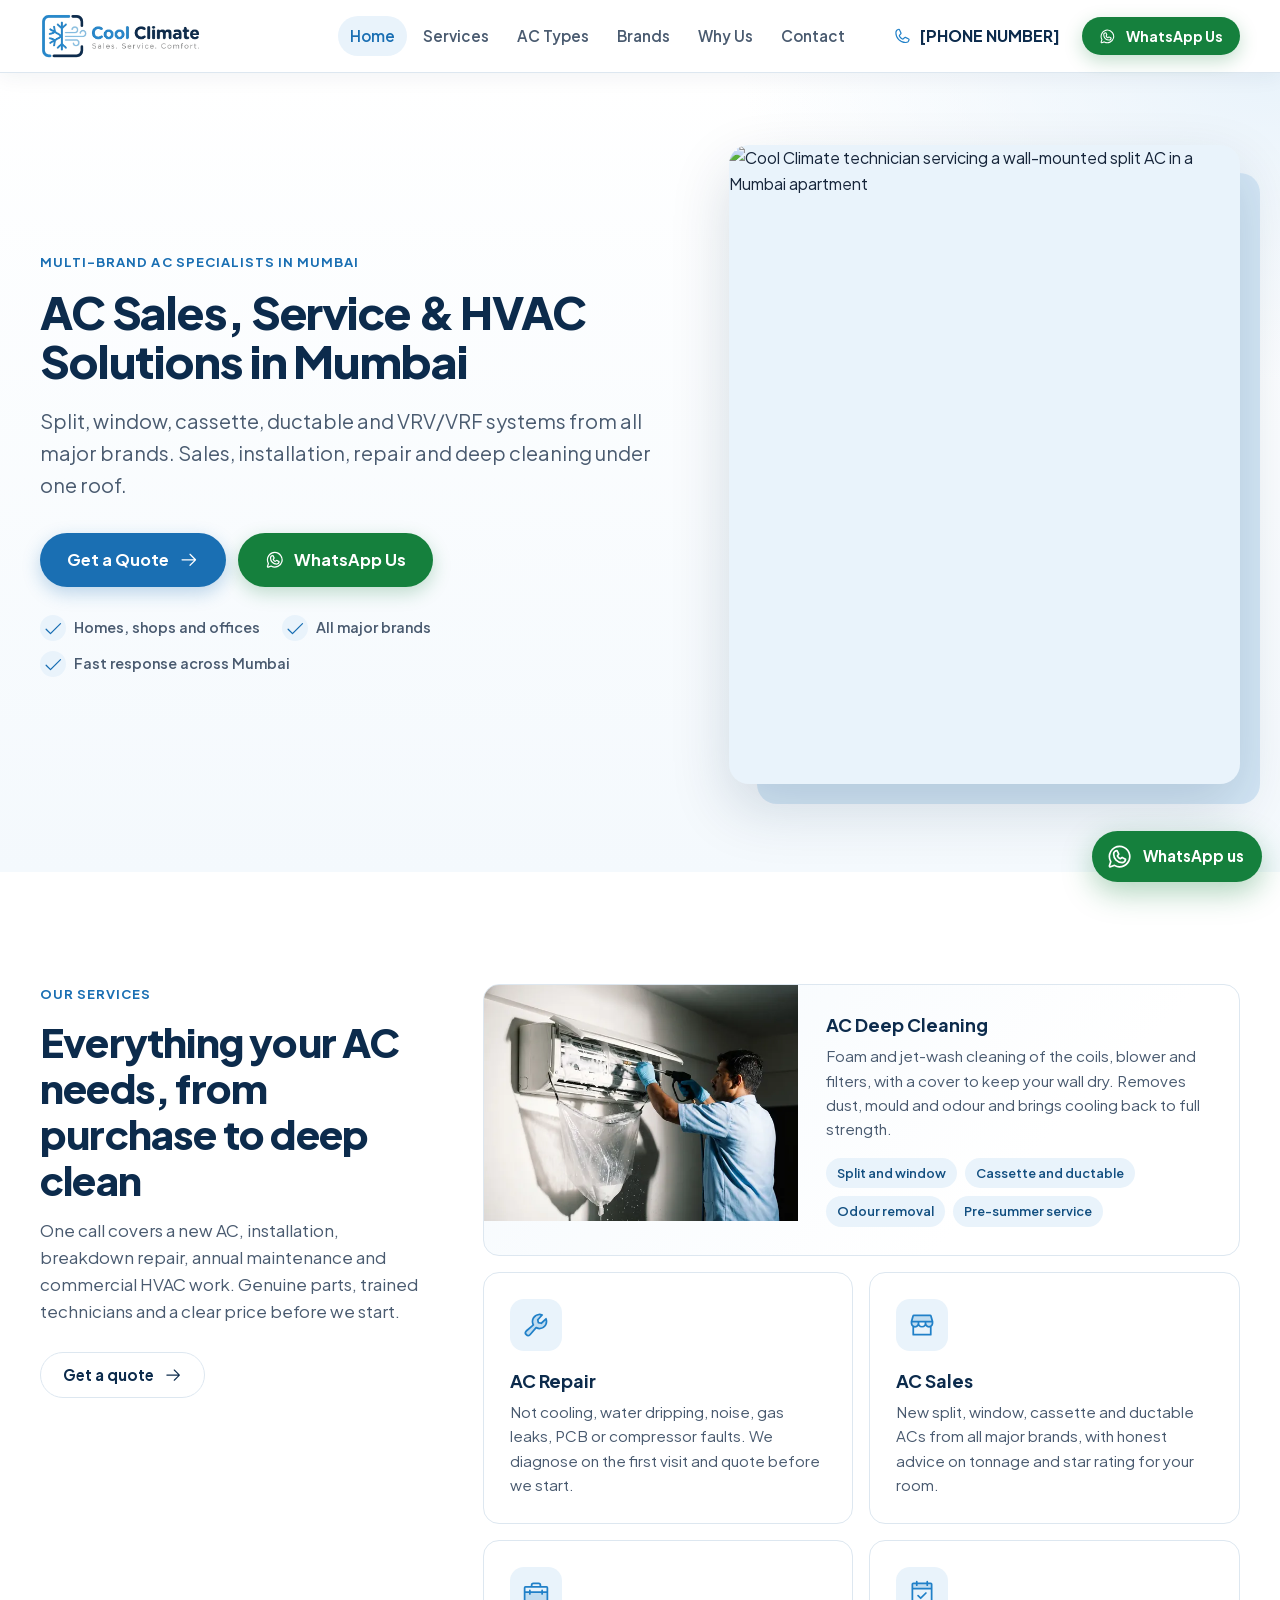
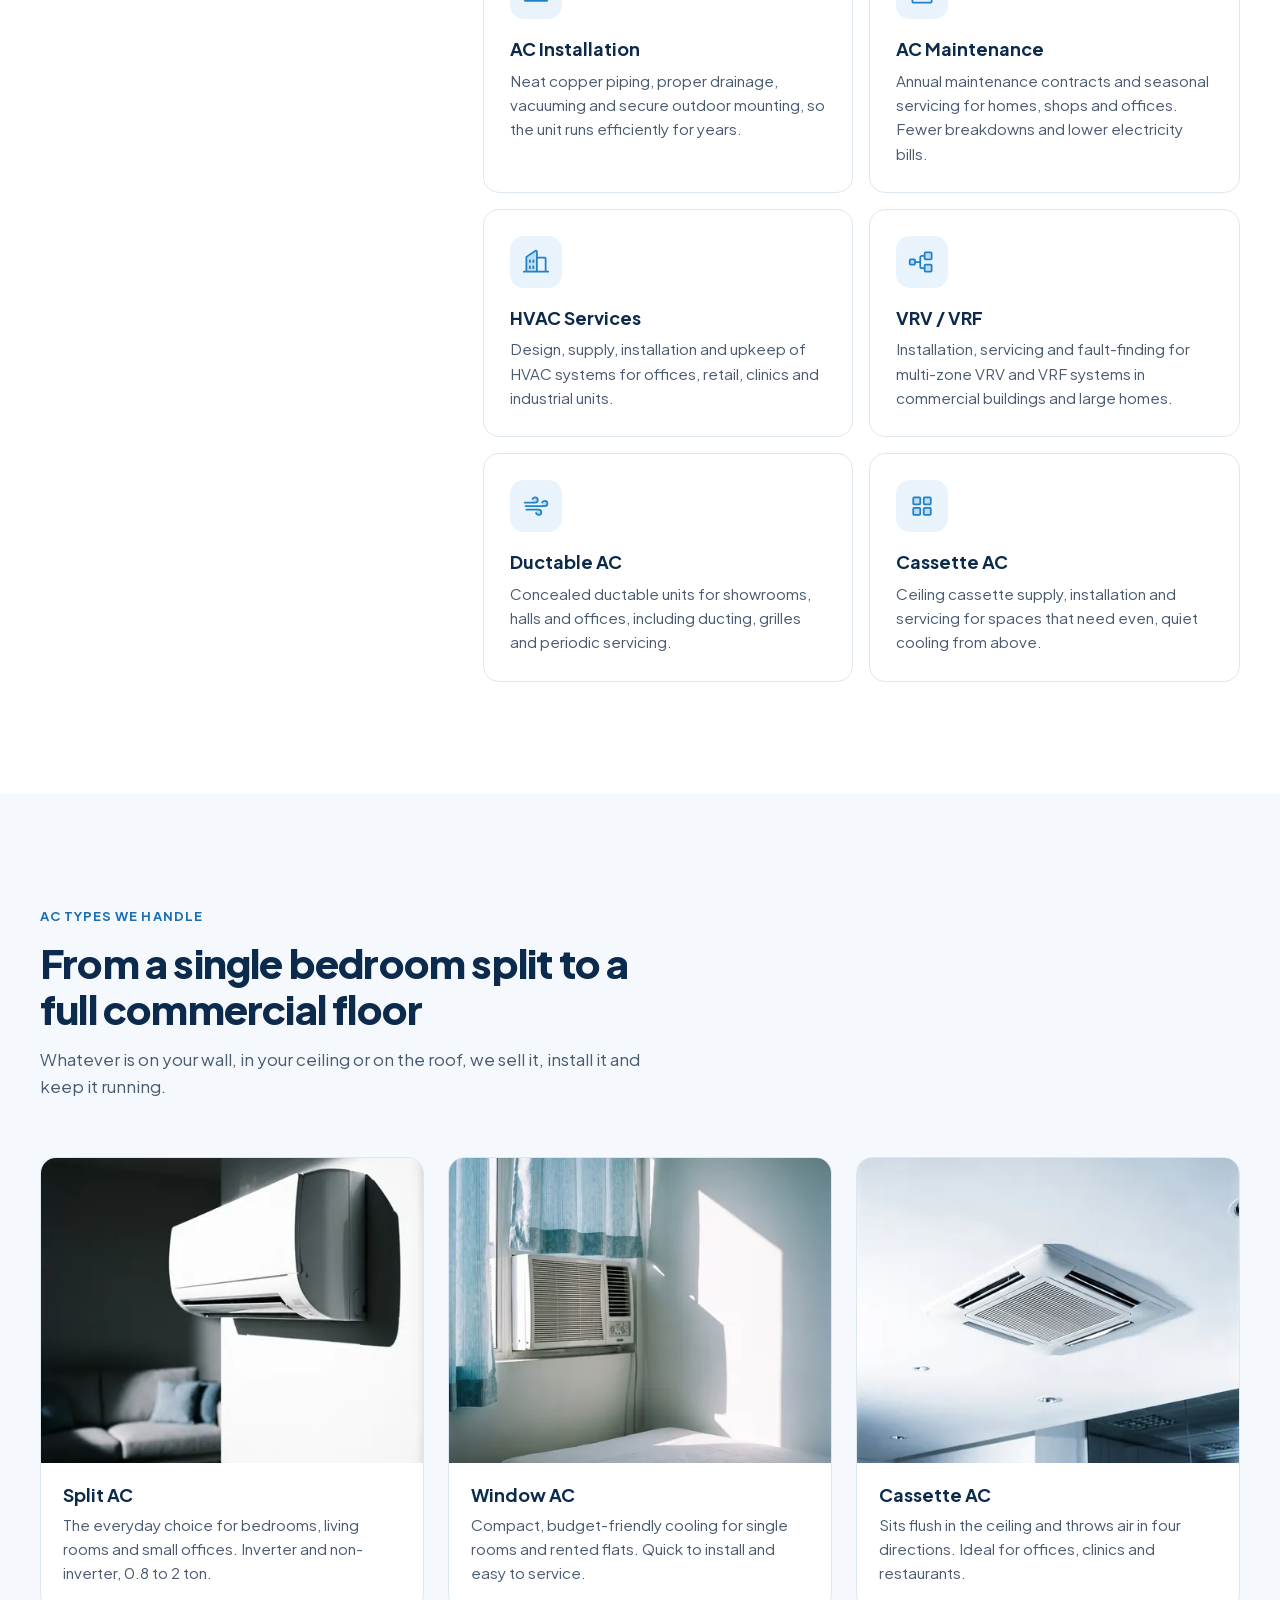
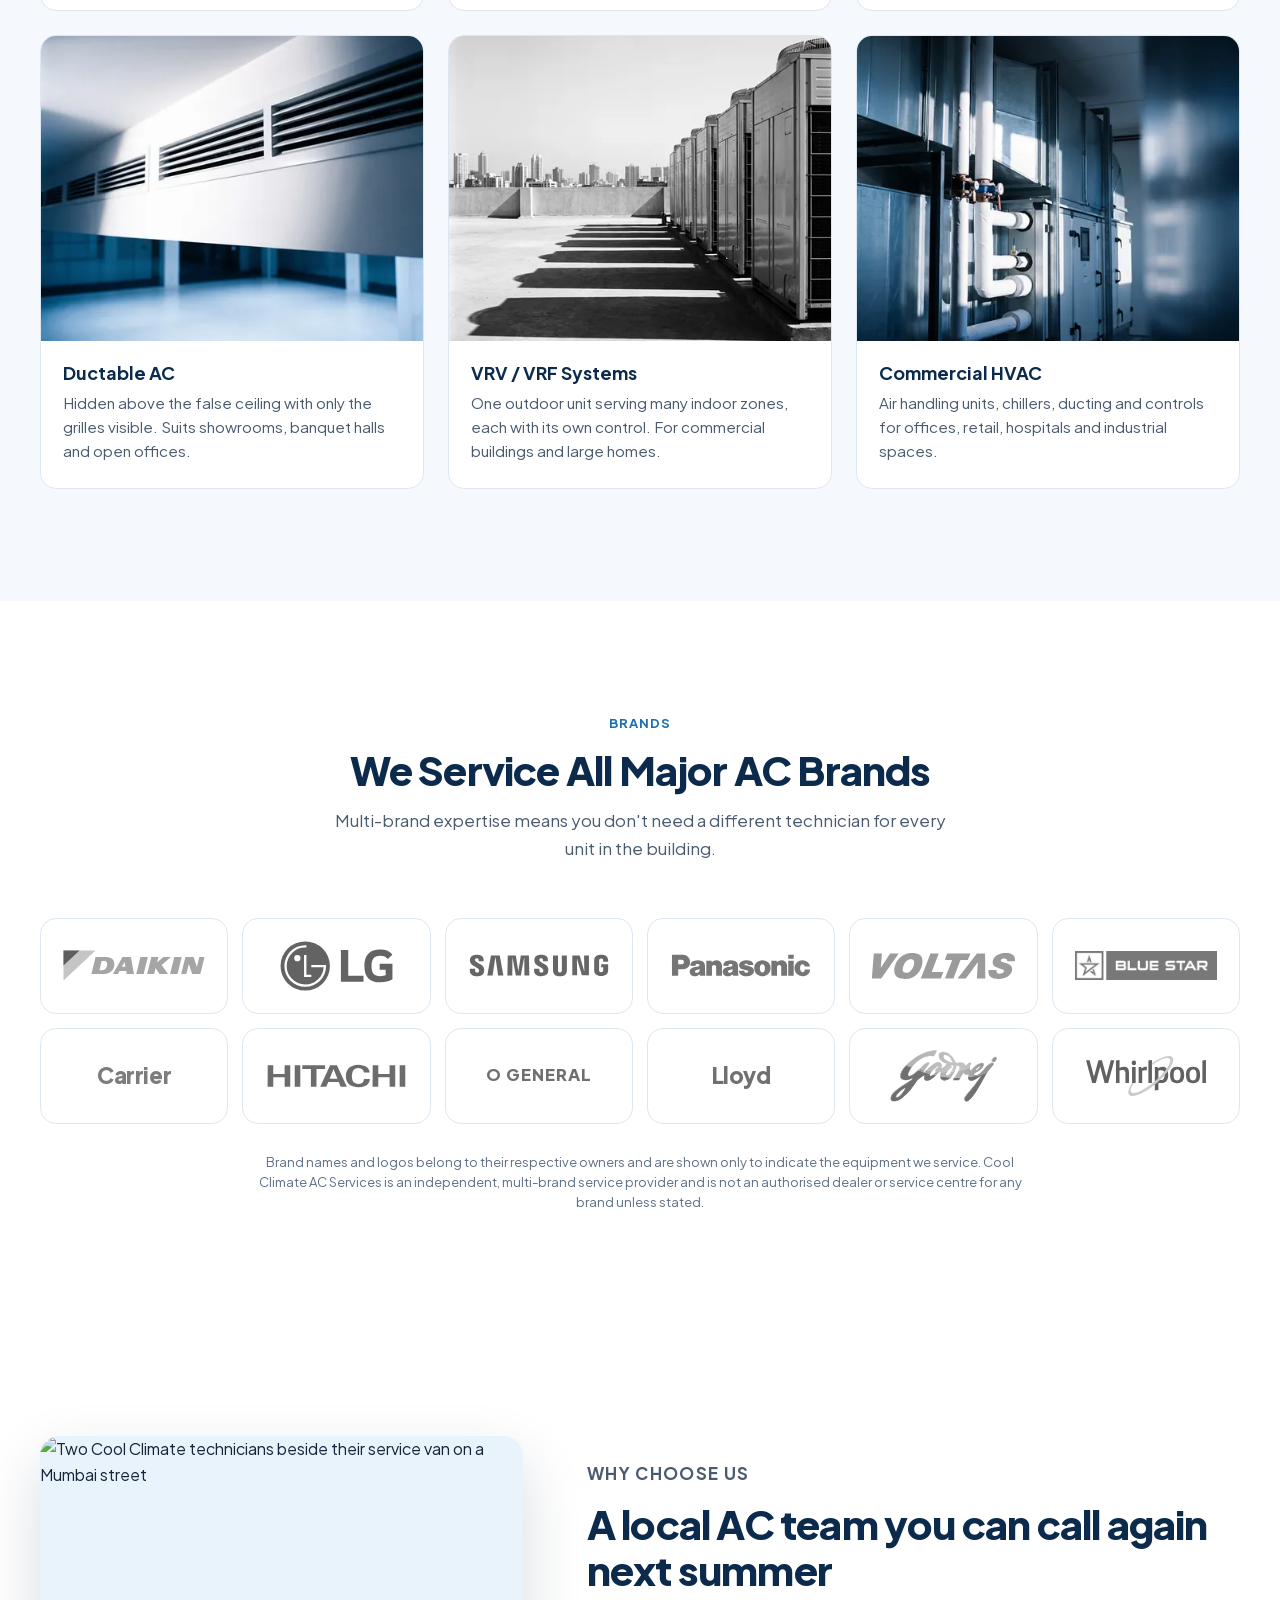
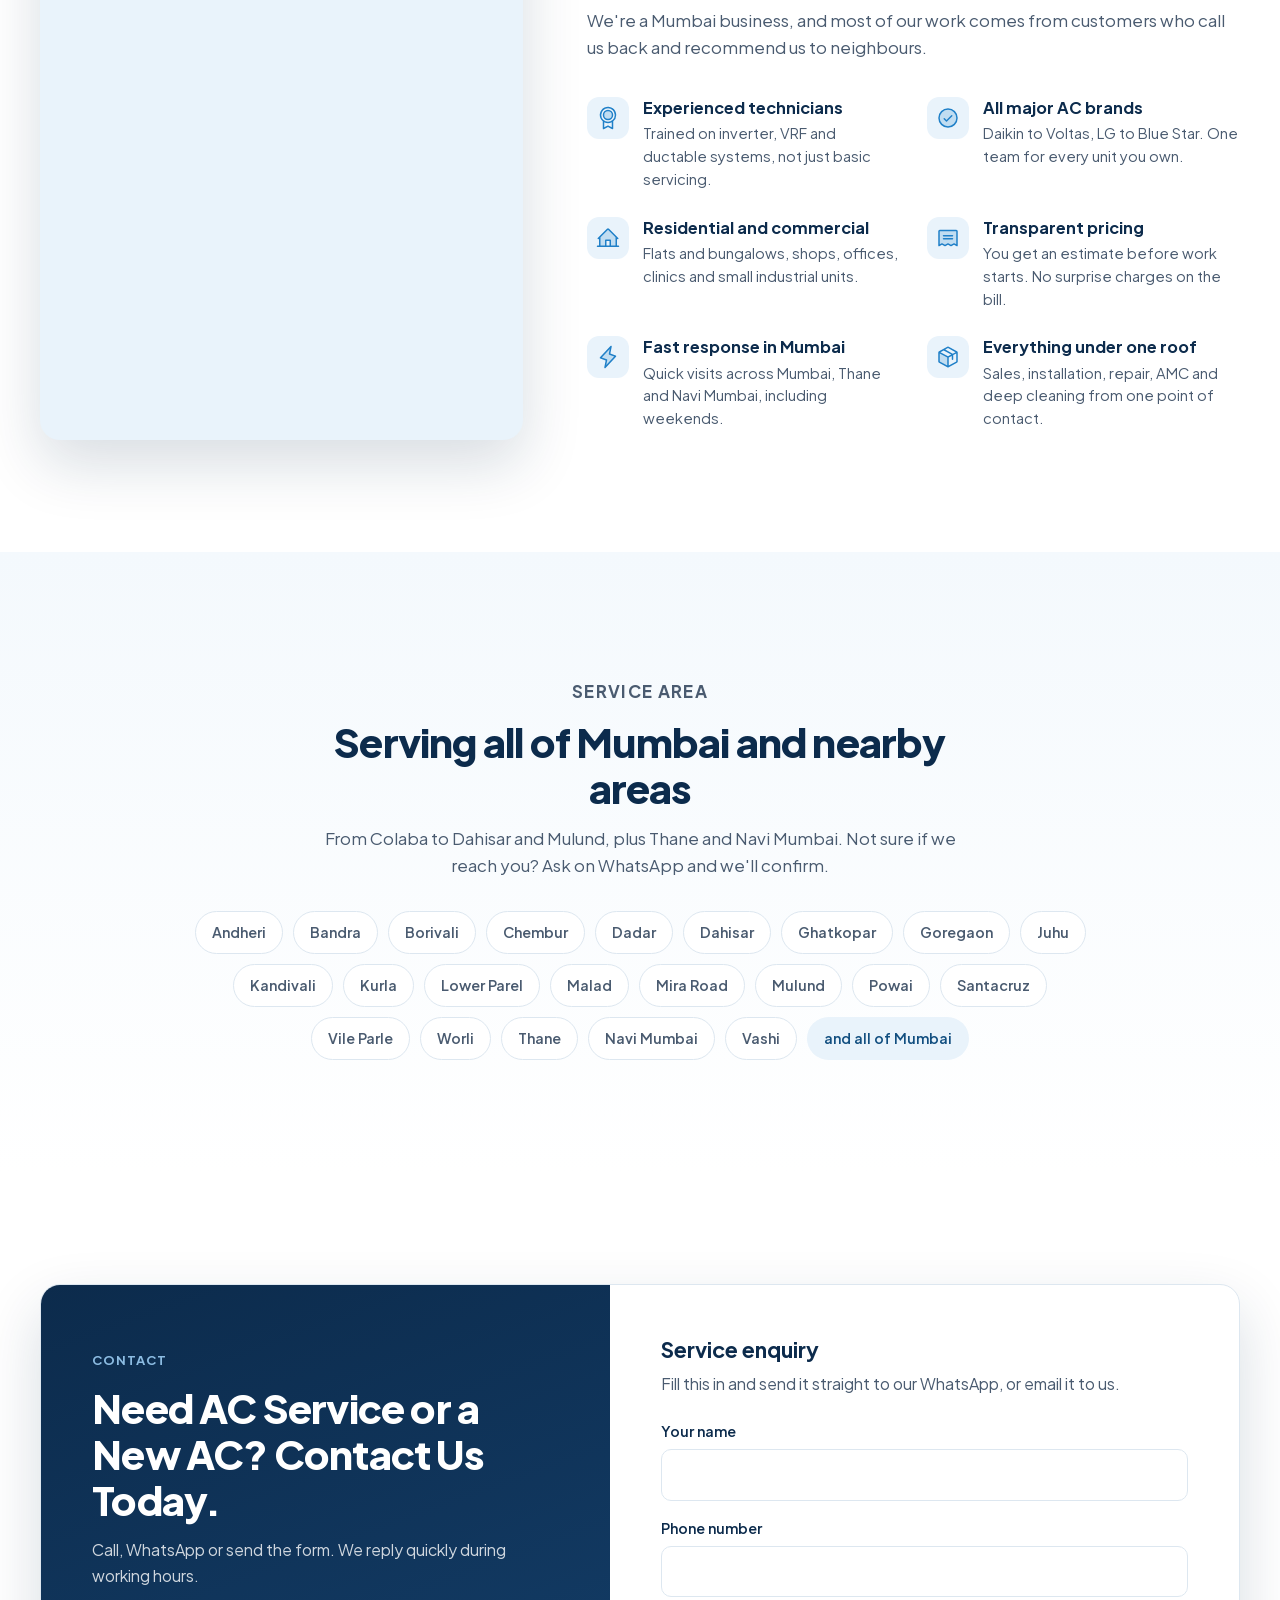
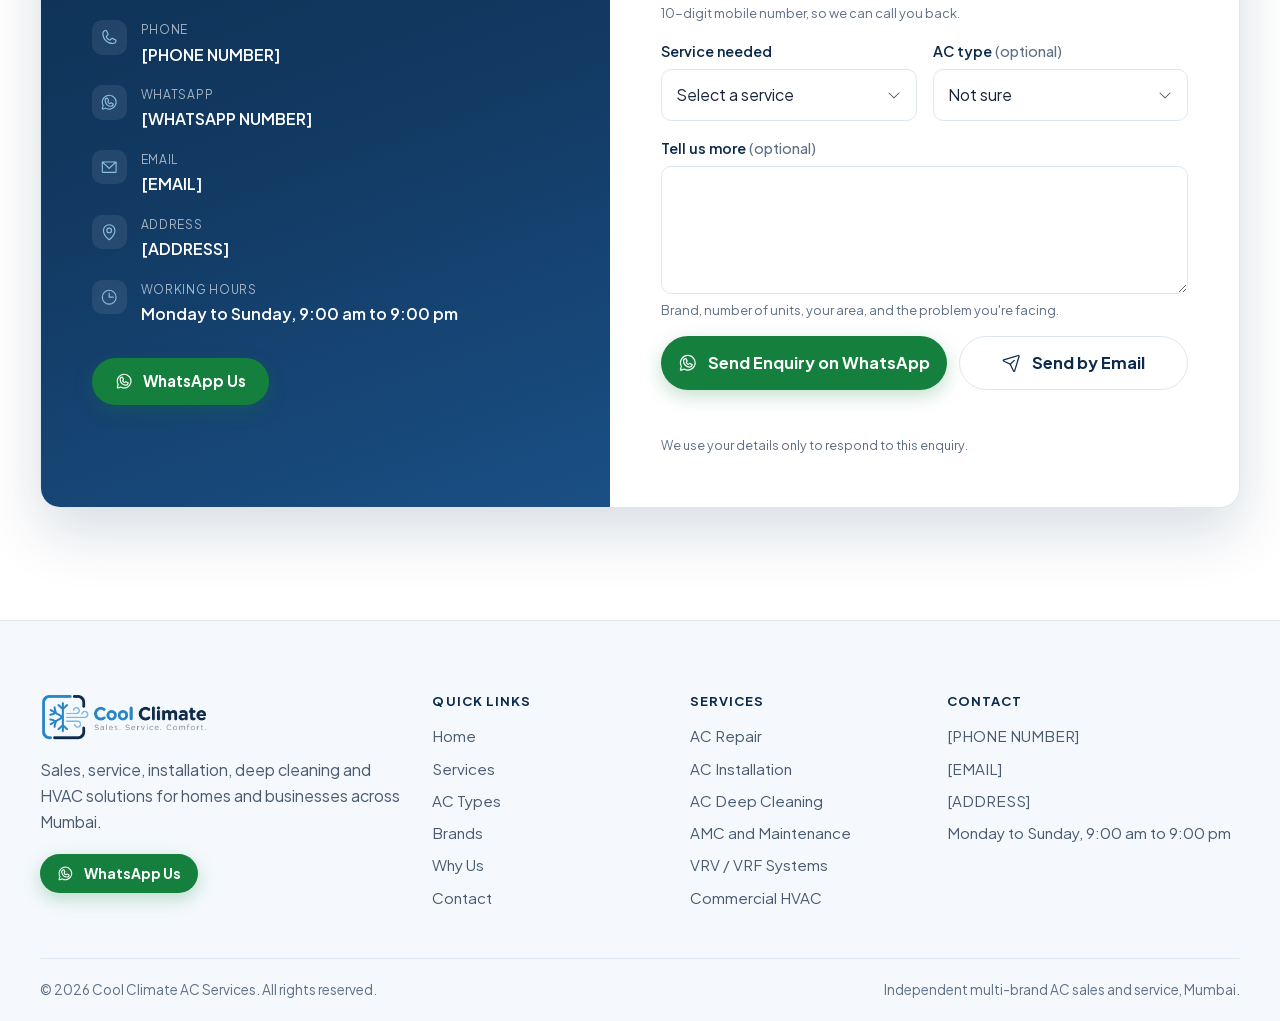
==== index.html @ 0ddce846 "v1" ====
<!DOCTYPE html>
<html lang="en-IN" class="no-js">
<head>
<meta charset="utf-8">
<meta name="viewport" content="width=device-width, initial-scale=1">
<script>document.documentElement.className = document.documentElement.className.replace('no-js', 'js');</script>

<!-- =====================================================================
     EDIT YOUR BUSINESS DETAILS
     1) On the <body> tag below: phone, WhatsApp number, email, address.
        Everything on the page (buttons, links, footer) reads from there.
     2) In this <head>: the website address, page title and description.
     Placeholders to search for:  [PHONE NUMBER]  [WHATSAPP NUMBER]  [EMAIL]  [ADDRESS]  [WEBSITE URL]
     ===================================================================== -->

<title>AC Sales, Service &amp; Repair in Mumbai | Cool Climate AC Services</title>
<meta name="description" content="Cool Climate AC Services: AC sales, installation, repair, maintenance, deep cleaning and HVAC solutions across Mumbai. Split, window, cassette, ductable and VRV/VRF systems, all major brands. WhatsApp us for a quote.">
<link rel="canonical" href="[WEBSITE URL]/">
<meta name="robots" content="index, follow">
<meta name="theme-color" content="#1a6fb3">
<meta name="geo.region" content="IN-MH">
<meta name="geo.placename" content="Mumbai, Maharashtra">

<!-- Social sharing (Open Graph / Twitter) -->
<meta property="og:type" content="website">
<meta property="og:site_name" content="Cool Climate AC Services">
<meta property="og:title" content="AC Sales, Service &amp; HVAC Solutions in Mumbai">
<meta property="og:description" content="Split, window, cassette, ductable and VRV/VRF systems from all major brands. Sales, installation, repair, maintenance and deep cleaning across Mumbai.">
<meta property="og:url" content="[WEBSITE URL]/">
<meta property="og:image" content="[WEBSITE URL]/assets/img/og-image.jpg">
<meta property="og:image:width" content="1200">
<meta property="og:image:height" content="630">
<meta property="og:image:alt" content="Cool Climate AC Services, AC sales, service and HVAC solutions in Mumbai">
<meta property="og:locale" content="en_IN">
<meta name="twitter:card" content="summary_large_image">
<meta name="twitter:title" content="AC Sales, Service &amp; HVAC Solutions in Mumbai">
<meta name="twitter:description" content="All AC types, all major brands. Sales, installation, repair, maintenance and deep cleaning across Mumbai.">
<meta name="twitter:image" content="[WEBSITE URL]/assets/img/og-image.jpg">

<!-- Icons -->
<link rel="icon" href="favicon.ico" sizes="any">
<link rel="icon" href="favicon-32.png" type="image/png" sizes="32x32">
<link rel="apple-touch-icon" href="apple-touch-icon.png">
<link rel="manifest" href="site.webmanifest">

<!-- Performance: self-hosted font and the hero photo load first -->
<link rel="preload" href="assets/fonts/plus-jakarta-sans-latin.woff2" as="font" type="font/woff2" crossorigin>
<link rel="preload" as="image" type="image/webp"
      imagesrcset="assets/img/hero-640.webp 640w, assets/img/hero-960.webp 960w, assets/img/hero-1280.webp 1280w"
      imagesizes="(min-width: 1024px) 38vw, 100vw">
<link rel="stylesheet" href="css/styles.css">

<!-- Local business structured data for Google -->
<script type="application/ld+json">
{
  "@context": "https://schema.org",
  "@type": "HVACBusiness",
  "name": "Cool Climate AC Services",
  "description": "AC sales, installation, repair, maintenance, deep cleaning and HVAC solutions for homes and businesses across Mumbai. All AC types and all major brands.",
  "url": "[WEBSITE URL]/",
  "logo": "[WEBSITE URL]/assets/img/logo.png",
  "image": "[WEBSITE URL]/assets/img/og-image.jpg",
  "telephone": "[PHONE NUMBER]",
  "email": "[EMAIL]",
  "address": {
    "@type": "PostalAddress",
    "streetAddress": "[ADDRESS]",
    "addressLocality": "Mumbai",
    "addressRegion": "Maharashtra",
    "addressCountry": "IN"
  },
  "areaServed": [
    { "@type": "City", "name": "Mumbai" },
    { "@type": "City", "name": "Navi Mumbai" },
    { "@type": "City", "name": "Thane" }
  ],
  "openingHoursSpecification": {
    "@type": "OpeningHoursSpecification",
    "dayOfWeek": ["Monday", "Tuesday", "Wednesday", "Thursday", "Friday", "Saturday", "Sunday"],
    "opens": "09:00",
    "closes": "21:00"
  },
  "priceRange": "₹₹",
  "hasOfferCatalog": {
    "@type": "OfferCatalog",
    "name": "AC services",
    "itemListElement": [
      { "@type": "Offer", "itemOffered": { "@type": "Service", "name": "AC Sales" } },
      { "@type": "Offer", "itemOffered": { "@type": "Service", "name": "AC Repair" } },
      { "@type": "Offer", "itemOffered": { "@type": "Service", "name": "AC Installation" } },
      { "@type": "Offer", "itemOffered": { "@type": "Service", "name": "AC Maintenance and AMC" } },
      { "@type": "Offer", "itemOffered": { "@type": "Service", "name": "AC Deep Cleaning" } },
      { "@type": "Offer", "itemOffered": { "@type": "Service", "name": "HVAC Services" } },
      { "@type": "Offer", "itemOffered": { "@type": "Service", "name": "VRV / VRF Systems" } },
      { "@type": "Offer", "itemOffered": { "@type": "Service", "name": "Ductable AC" } },
      { "@type": "Offer", "itemOffered": { "@type": "Service", "name": "Cassette AC" } }
    ]
  }
}
</script>
</head>

<!-- =====================================================================
     BUSINESS DETAILS: edit the values below.
       data-phone      shown on the page, e.g. "+91 98765 43210"
       data-whatsapp   digits with country code, no plus or spaces, e.g. "919876543210"
       data-email      e.g. "hello@coolclimate.in"
       data-address    e.g. "Shop 4, Sai Krupa CHS, S.V. Road, Andheri West, Mumbai 400058"
       data-wa-message the pre-filled WhatsApp text
     ===================================================================== -->
<body
  data-business="Cool Climate AC Services"
  data-phone="[PHONE NUMBER]"
  data-whatsapp="[WHATSAPP NUMBER]"
  data-email="[EMAIL]"
  data-address="[ADDRESS]"
  data-wa-message="Hello, I would like to enquire about AC sales/service. Please share more details.">

<a class="skip-link" href="#main">Skip to content</a>
<div class="header-sentinel" aria-hidden="true"></div>

<header class="site-header">
  <div class="wrap header-inner">
    <a class="brand" href="#home" aria-label="Cool Climate AC Services, back to top">
      <img class="brand-logo" src="assets/img/logo-sm.png" width="521" height="149" alt="Cool Climate. Sales. Service. Comfort." fetchpriority="high">
    </a>

    <nav class="site-nav" id="site-nav" aria-label="Primary">
      <ul>
        <li><a href="#home">Home</a></li>
        <li><a href="#services">Services</a></li>
        <li><a href="#ac-types">AC Types</a></li>
        <li><a href="#brands">Brands</a></li>
        <li><a href="#why-us">Why Us</a></li>
        <li><a href="#contact">Contact</a></li>
      </ul>
      <div class="nav-mobile-cta">
        <a class="btn btn-outline" href="tel:[PHONE NUMBER]" data-tel><svg class="icon" aria-hidden="true" focusable="false" xmlns="http://www.w3.org/2000/svg" viewBox="0 0 256 256" fill="currentColor"><path d="M222.37,158.46l-47.11-21.11-.13-.06a16,16,0,0,0-15.17,1.4,8.12,8.12,0,0,0-.75.56L134.87,160c-15.42-7.49-31.34-23.29-38.83-38.51l20.78-24.71c.2-.25.39-.5.57-.77a16,16,0,0,0,1.32-15.06l0-.12L97.54,33.64a16,16,0,0,0-16.62-9.52A56.26,56.26,0,0,0,32,80c0,79.4,64.6,144,144,144a56.26,56.26,0,0,0,55.88-48.92A16,16,0,0,0,222.37,158.46ZM176,208A128.14,128.14,0,0,1,48,80,40.2,40.2,0,0,1,82.87,40a.61.61,0,0,0,0,.12l21,47L83.2,111.86a6.13,6.13,0,0,0-.57.77,16,16,0,0,0-1,15.7c9.06,18.53,27.73,37.06,46.46,46.11a16,16,0,0,0,15.75-1.14,8.44,8.44,0,0,0,.74-.56L168.89,152l47,21.05h0s.08,0,.11,0A40.21,40.21,0,0,1,176,208Z"/></svg> Call us</a>
        <a class="btn btn-wa" href="https://wa.me/[WHATSAPP NUMBER]?text=Hello%2C%20I%20would%20like%20to%20enquire%20about%20AC%20sales%2Fservice.%20Please%20share%20more%20details." data-wa><svg class="icon" aria-hidden="true" focusable="false" xmlns="http://www.w3.org/2000/svg" viewBox="0 0 256 256" fill="currentColor"><path d="M187.58,144.84l-32-16a8,8,0,0,0-8,.5l-14.69,9.8a40.55,40.55,0,0,1-16-16l9.8-14.69a8,8,0,0,0,.5-8l-16-32A8,8,0,0,0,104,64a40,40,0,0,0-40,40,88.1,88.1,0,0,0,88,88,40,40,0,0,0,40-40A8,8,0,0,0,187.58,144.84ZM152,176a72.08,72.08,0,0,1-72-72A24,24,0,0,1,99.29,80.46l11.48,23L101,118a8,8,0,0,0-.73,7.51,56.47,56.47,0,0,0,30.15,30.15A8,8,0,0,0,138,155l14.61-9.74,23,11.48A24,24,0,0,1,152,176ZM128,24A104,104,0,0,0,36.18,176.88L24.83,210.93a16,16,0,0,0,20.24,20.24l34.05-11.35A104,104,0,1,0,128,24Zm0,192a87.87,87.87,0,0,1-44.06-11.81,8,8,0,0,0-6.54-.67L40,216,52.47,178.6a8,8,0,0,0-.66-6.54A88,88,0,1,1,128,216Z"/></svg> WhatsApp</a>
      </div>
    </nav>

    <div class="header-actions">
      <a class="header-phone" href="tel:[PHONE NUMBER]" data-tel><svg class="icon" aria-hidden="true" focusable="false" xmlns="http://www.w3.org/2000/svg" viewBox="0 0 256 256" fill="currentColor"><path d="M222.37,158.46l-47.11-21.11-.13-.06a16,16,0,0,0-15.17,1.4,8.12,8.12,0,0,0-.75.56L134.87,160c-15.42-7.49-31.34-23.29-38.83-38.51l20.78-24.71c.2-.25.39-.5.57-.77a16,16,0,0,0,1.32-15.06l0-.12L97.54,33.64a16,16,0,0,0-16.62-9.52A56.26,56.26,0,0,0,32,80c0,79.4,64.6,144,144,144a56.26,56.26,0,0,0,55.88-48.92A16,16,0,0,0,222.37,158.46ZM176,208A128.14,128.14,0,0,1,48,80,40.2,40.2,0,0,1,82.87,40a.61.61,0,0,0,0,.12l21,47L83.2,111.86a6.13,6.13,0,0,0-.57.77,16,16,0,0,0-1,15.7c9.06,18.53,27.73,37.06,46.46,46.11a16,16,0,0,0,15.75-1.14,8.44,8.44,0,0,0,.74-.56L168.89,152l47,21.05h0s.08,0,.11,0A40.21,40.21,0,0,1,176,208Z"/></svg> <span data-bind="phone">[PHONE NUMBER]</span></a>
      <a class="btn btn-wa btn-sm" href="https://wa.me/[WHATSAPP NUMBER]?text=Hello%2C%20I%20would%20like%20to%20enquire%20about%20AC%20sales%2Fservice.%20Please%20share%20more%20details." data-wa><svg class="icon" aria-hidden="true" focusable="false" xmlns="http://www.w3.org/2000/svg" viewBox="0 0 256 256" fill="currentColor"><path d="M187.58,144.84l-32-16a8,8,0,0,0-8,.5l-14.69,9.8a40.55,40.55,0,0,1-16-16l9.8-14.69a8,8,0,0,0,.5-8l-16-32A8,8,0,0,0,104,64a40,40,0,0,0-40,40,88.1,88.1,0,0,0,88,88,40,40,0,0,0,40-40A8,8,0,0,0,187.58,144.84ZM152,176a72.08,72.08,0,0,1-72-72A24,24,0,0,1,99.29,80.46l11.48,23L101,118a8,8,0,0,0-.73,7.51,56.47,56.47,0,0,0,30.15,30.15A8,8,0,0,0,138,155l14.61-9.74,23,11.48A24,24,0,0,1,152,176ZM128,24A104,104,0,0,0,36.18,176.88L24.83,210.93a16,16,0,0,0,20.24,20.24l34.05-11.35A104,104,0,1,0,128,24Zm0,192a87.87,87.87,0,0,1-44.06-11.81,8,8,0,0,0-6.54-.67L40,216,52.47,178.6a8,8,0,0,0-.66-6.54A88,88,0,1,1,128,216Z"/></svg> <span class="label">WhatsApp Us</span></a>
      <button class="nav-toggle" type="button" aria-expanded="false" aria-controls="site-nav" aria-label="Open menu"><svg class="icon icon-list" aria-hidden="true" focusable="false" xmlns="http://www.w3.org/2000/svg" viewBox="0 0 256 256" fill="currentColor"><path d="M224,128a8,8,0,0,1-8,8H40a8,8,0,0,1,0-16H216A8,8,0,0,1,224,128ZM40,72H216a8,8,0,0,0,0-16H40a8,8,0,0,0,0,16ZM216,184H40a8,8,0,0,0,0,16H216a8,8,0,0,0,0-16Z"/></svg><svg class="icon icon-x" aria-hidden="true" focusable="false" xmlns="http://www.w3.org/2000/svg" viewBox="0 0 256 256" fill="currentColor"><path d="M205.66,194.34a8,8,0,0,1-11.32,11.32L128,139.31,61.66,205.66a8,8,0,0,1-11.32-11.32L116.69,128,50.34,61.66A8,8,0,0,1,61.66,50.34L128,116.69l66.34-66.35a8,8,0,0,1,11.32,11.32L139.31,128Z"/></svg></button>
    </div>
  </div>
</header>

<main id="main">

  <!-- ================= HERO ================= -->
  <section class="hero" id="home" aria-labelledby="hero-title">
    <div class="wrap hero-grid">
      <div class="hero-copy">
        <p class="eyebrow">Multi-brand AC specialists in Mumbai</p>
        <h1 id="hero-title">AC Sales, Service &amp; HVAC Solutions in Mumbai</h1>
        <p class="lead">Split, window, cassette, ductable and VRV/VRF systems from all major brands. Sales, installation, repair and deep cleaning under one roof.</p>
        <div class="hero-actions">
          <a class="btn btn-primary btn-lg" href="#contact">Get a Quote <svg class="icon" aria-hidden="true" focusable="false" xmlns="http://www.w3.org/2000/svg" viewBox="0 0 256 256" fill="currentColor"><path d="M221.66,133.66l-72,72a8,8,0,0,1-11.32-11.32L196.69,136H40a8,8,0,0,1,0-16H196.69L138.34,61.66a8,8,0,0,1,11.32-11.32l72,72A8,8,0,0,1,221.66,133.66Z"/></svg></a>
          <a class="btn btn-wa btn-lg" href="https://wa.me/[WHATSAPP NUMBER]?text=Hello%2C%20I%20would%20like%20to%20enquire%20about%20AC%20sales%2Fservice.%20Please%20share%20more%20details." data-wa><svg class="icon" aria-hidden="true" focusable="false" xmlns="http://www.w3.org/2000/svg" viewBox="0 0 256 256" fill="currentColor"><path d="M187.58,144.84l-32-16a8,8,0,0,0-8,.5l-14.69,9.8a40.55,40.55,0,0,1-16-16l9.8-14.69a8,8,0,0,0,.5-8l-16-32A8,8,0,0,0,104,64a40,40,0,0,0-40,40,88.1,88.1,0,0,0,88,88,40,40,0,0,0,40-40A8,8,0,0,0,187.58,144.84ZM152,176a72.08,72.08,0,0,1-72-72A24,24,0,0,1,99.29,80.46l11.48,23L101,118a8,8,0,0,0-.73,7.51,56.47,56.47,0,0,0,30.15,30.15A8,8,0,0,0,138,155l14.61-9.74,23,11.48A24,24,0,0,1,152,176ZM128,24A104,104,0,0,0,36.18,176.88L24.83,210.93a16,16,0,0,0,20.24,20.24l34.05-11.35A104,104,0,1,0,128,24Zm0,192a87.87,87.87,0,0,1-44.06-11.81,8,8,0,0,0-6.54-.67L40,216,52.47,178.6a8,8,0,0,0-.66-6.54A88,88,0,1,1,128,216Z"/></svg> WhatsApp Us</a>
        </div>
        <ul class="hero-points" aria-label="Highlights">
          <li><svg class="icon" aria-hidden="true" focusable="false" xmlns="http://www.w3.org/2000/svg" viewBox="0 0 256 256" fill="currentColor"><path d="M229.66,77.66l-128,128a8,8,0,0,1-11.32,0l-56-56a8,8,0,0,1,11.32-11.32L96,188.69,218.34,66.34a8,8,0,0,1,11.32,11.32Z"/></svg> Homes, shops and offices</li>
          <li><svg class="icon" aria-hidden="true" focusable="false" xmlns="http://www.w3.org/2000/svg" viewBox="0 0 256 256" fill="currentColor"><path d="M229.66,77.66l-128,128a8,8,0,0,1-11.32,0l-56-56a8,8,0,0,1,11.32-11.32L96,188.69,218.34,66.34a8,8,0,0,1,11.32,11.32Z"/></svg> All major brands</li>
          <li><svg class="icon" aria-hidden="true" focusable="false" xmlns="http://www.w3.org/2000/svg" viewBox="0 0 256 256" fill="currentColor"><path d="M229.66,77.66l-128,128a8,8,0,0,1-11.32,0l-56-56a8,8,0,0,1,11.32-11.32L96,188.69,218.34,66.34a8,8,0,0,1,11.32,11.32Z"/></svg> Fast response across Mumbai</li>
        </ul>
      </div>
      <div class="hero-media">
        <picture>
          <source type="image/webp" srcset="assets/img/hero-640.webp 640w, assets/img/hero-960.webp 960w, assets/img/hero-1280.webp 1280w" sizes="(min-width: 1024px) 38vw, 100vw">
          <img src="assets/img/hero-960.jpg" srcset="assets/img/hero-640.jpg 640w, assets/img/hero-960.jpg 960w, assets/img/hero-1280.jpg 1280w" sizes="(min-width: 1024px) 38vw, 100vw" width="960" height="1192" alt="Cool Climate technician servicing a wall-mounted split AC in a Mumbai apartment" fetchpriority="high" decoding="async">
        </picture>
      </div>
    </div>
  </section>

  <!-- ================= SERVICES ================= -->
  <section class="section services" id="services" aria-labelledby="services-title">
    <div class="wrap services-layout">
      <div class="section-intro sticky reveal">
        <p class="eyebrow">Our services</p>
        <h2 id="services-title">Everything your AC needs, from purchase to deep clean</h2>
        <p>One call covers a new AC, installation, breakdown repair, annual maintenance and commercial HVAC work. Genuine parts, trained technicians and a clear price before we start.</p>
        <a class="btn btn-outline" href="#contact">Get a quote <svg class="icon" aria-hidden="true" focusable="false" xmlns="http://www.w3.org/2000/svg" viewBox="0 0 256 256" fill="currentColor"><path d="M221.66,133.66l-72,72a8,8,0,0,1-11.32-11.32L196.69,136H40a8,8,0,0,1,0-16H196.69L138.34,61.66a8,8,0,0,1,11.32-11.32l72,72A8,8,0,0,1,221.66,133.66Z"/></svg></a>
      </div>

      <div class="service-grid reveal-stagger">
        <article class="service-card featured">
          <div class="featured-media">
            <picture>
              <source type="image/webp" srcset="assets/img/deep-cleaning-800.webp 800w, assets/img/deep-cleaning-1280.webp 1280w" sizes="(min-width: 1024px) 330px, (min-width: 640px) 45vw, 100vw">
              <img src="assets/img/deep-cleaning-800.jpg" srcset="assets/img/deep-cleaning-800.jpg 800w, assets/img/deep-cleaning-1280.jpg 1280w" sizes="(min-width: 1024px) 330px, (min-width: 640px) 45vw, 100vw" width="800" height="447" alt="Technician deep cleaning a split AC indoor unit with a jet wash and protective cover" loading="lazy" decoding="async">
            </picture>
          </div>
          <div class="featured-body">
            <h3>AC Deep Cleaning</h3>
            <p>Foam and jet-wash cleaning of the coils, blower and filters, with a cover to keep your wall dry. Removes dust, mould and odour and brings cooling back to full strength.</p>
            <ul class="tag-row" aria-label="Deep cleaning covers">
              <li>Split and window</li>
              <li>Cassette and ductable</li>
              <li>Odour removal</li>
              <li>Pre-summer service</li>
            </ul>
          </div>
        </article>

        <article class="service-card">
          <span class="service-icon"><svg class="icon" aria-hidden="true" focusable="false" xmlns="http://www.w3.org/2000/svg" viewBox="0 0 256 256" fill="currentColor"><path d="M224,96a64,64,0,0,1-94.94,56L73,217A24,24,0,0,1,39,183L104,126.94a64,64,0,0,1,80-90.29L144,80l5.66,26.34L176,112l43.35-40A63.8,63.8,0,0,1,224,96Z" opacity="0.2"/><path d="M226.76,69a8,8,0,0,0-12.84-2.88l-40.3,37.19-17.23-3.7-3.7-17.23,37.19-40.3A8,8,0,0,0,187,29.24,72,72,0,0,0,88,96,72.34,72.34,0,0,0,94,124.94L33.79,177c-.15.12-.29.26-.43.39a32,32,0,0,0,45.26,45.26c.13-.13.27-.28.39-.42L131.06,162A72,72,0,0,0,232,96,71.56,71.56,0,0,0,226.76,69ZM160,152a56.14,56.14,0,0,1-27.07-7,8,8,0,0,0-9.92,1.77L67.11,211.51a16,16,0,0,1-22.62-22.62L109.18,133a8,8,0,0,0,1.77-9.93,56,56,0,0,1,58.36-82.31l-31.2,33.81a8,8,0,0,0-1.94,7.1L141.83,108a8,8,0,0,0,6.14,6.14l26.35,5.66a8,8,0,0,0,7.1-1.94l33.81-31.2A56.06,56.06,0,0,1,160,152Z"/></svg></span>
          <h3>AC Repair</h3>
          <p>Not cooling, water dripping, noise, gas leaks, PCB or compressor faults. We diagnose on the first visit and quote before we start.</p>
        </article>

        <article class="service-card">
          <span class="service-icon"><svg class="icon" aria-hidden="true" focusable="false" xmlns="http://www.w3.org/2000/svg" viewBox="0 0 256 256" fill="currentColor"><path d="M224,96v16a32,32,0,0,1-64,0V96H96v16a32,32,0,0,1-64,0V96L46.34,45.8A8,8,0,0,1,54,40H202a8,8,0,0,1,7.69,5.8Z" opacity="0.2"/><path d="M231.69,93.81,217.35,43.6A16.07,16.07,0,0,0,202,32H54A16.07,16.07,0,0,0,38.65,43.6L24.31,93.81A7.94,7.94,0,0,0,24,96v16a40,40,0,0,0,16,32v72a8,8,0,0,0,8,8H208a8,8,0,0,0,8-8V144a40,40,0,0,0,16-32V96A7.94,7.94,0,0,0,231.69,93.81ZM54,48H202l11.42,40H42.61Zm98,56v8a24,24,0,0,1-48,0v-8ZM51.06,132.2A24,24,0,0,1,40,112v-8H88v8a24,24,0,0,1-35.12,21.26A7.88,7.88,0,0,0,51.06,132.2ZM200,208H56V151.2a40.57,40.57,0,0,0,8,.8,40,40,0,0,0,32-16,40,40,0,0,0,64,0,40,40,0,0,0,32,16,40.57,40.57,0,0,0,8-.8Zm16-96a24,24,0,0,1-11.07,20.2,8.08,8.08,0,0,0-1.8,1.05A24,24,0,0,1,168,112v-8h48Z"/></svg></span>
          <h3>AC Sales</h3>
          <p>New split, window, cassette and ductable ACs from all major brands, with honest advice on tonnage and star rating for your room.</p>
        </article>

        <article class="service-card">
          <span class="service-icon"><svg class="icon" aria-hidden="true" focusable="false" xmlns="http://www.w3.org/2000/svg" viewBox="0 0 256 256" fill="currentColor"><path d="M232,120v72a8,8,0,0,1-8,8H32a8,8,0,0,1-8-8V120Z" opacity="0.2"/><path d="M224,64H176V56a24,24,0,0,0-24-24H104A24,24,0,0,0,80,56v8H32A16,16,0,0,0,16,80V192a16,16,0,0,0,16,16H224a16,16,0,0,0,16-16V80A16,16,0,0,0,224,64ZM96,56a8,8,0,0,1,8-8h48a8,8,0,0,1,8,8v8H96ZM32,80H224v32H192v-8a8,8,0,0,0-16,0v8H80v-8a8,8,0,0,0-16,0v8H32ZM224,192H32V128H64v8a8,8,0,0,0,16,0v-8h96v8a8,8,0,0,0,16,0v-8h32v64Z"/></svg></span>
          <h3>AC Installation</h3>
          <p>Neat copper piping, proper drainage, vacuuming and secure outdoor mounting, so the unit runs efficiently for years.</p>
        </article>

        <article class="service-card">
          <span class="service-icon"><svg class="icon" aria-hidden="true" focusable="false" xmlns="http://www.w3.org/2000/svg" viewBox="0 0 256 256" fill="currentColor"><path d="M216,48V88H40V48a8,8,0,0,1,8-8H208A8,8,0,0,1,216,48Z" opacity="0.2"/><path d="M208,32H184V24a8,8,0,0,0-16,0v8H88V24a8,8,0,0,0-16,0v8H48A16,16,0,0,0,32,48V208a16,16,0,0,0,16,16H208a16,16,0,0,0,16-16V48A16,16,0,0,0,208,32ZM72,48v8a8,8,0,0,0,16,0V48h80v8a8,8,0,0,0,16,0V48h24V80H48V48ZM208,208H48V96H208V208Zm-38.34-85.66a8,8,0,0,1,0,11.32l-48,48a8,8,0,0,1-11.32,0l-24-24a8,8,0,0,1,11.32-11.32L116,164.69l42.34-42.35A8,8,0,0,1,169.66,122.34Z"/></svg></span>
          <h3>AC Maintenance</h3>
          <p>Annual maintenance contracts and seasonal servicing for homes, shops and offices. Fewer breakdowns and lower electricity bills.</p>
        </article>

        <article class="service-card">
          <span class="service-icon"><svg class="icon" aria-hidden="true" focusable="false" xmlns="http://www.w3.org/2000/svg" viewBox="0 0 256 256" fill="currentColor"><path d="M136,32V216H40V85.35a8,8,0,0,1,3.56-6.66l80-53.33A8,8,0,0,1,136,32Z" opacity="0.2"/><path d="M240,208H224V96a16,16,0,0,0-16-16H144V32a16,16,0,0,0-24.88-13.32L39.12,72A16,16,0,0,0,32,85.34V208H16a8,8,0,0,0,0,16H240a8,8,0,0,0,0-16ZM208,96V208H144V96ZM48,85.34,128,32V208H48ZM112,112v16a8,8,0,0,1-16,0V112a8,8,0,1,1,16,0Zm-32,0v16a8,8,0,0,1-16,0V112a8,8,0,1,1,16,0Zm0,56v16a8,8,0,0,1-16,0V168a8,8,0,0,1,16,0Zm32,0v16a8,8,0,0,1-16,0V168a8,8,0,0,1,16,0Z"/></svg></span>
          <h3>HVAC Services</h3>
          <p>Design, supply, installation and upkeep of HVAC systems for offices, retail, clinics and industrial units.</p>
        </article>

        <article class="service-card">
          <span class="service-icon"><svg class="icon" aria-hidden="true" focusable="false" xmlns="http://www.w3.org/2000/svg" viewBox="0 0 256 256" fill="currentColor"><path d="M64,112v32a8,8,0,0,1-8,8H24a8,8,0,0,1-8-8V112a8,8,0,0,1,8-8H56A8,8,0,0,1,64,112ZM208,40H160a8,8,0,0,0-8,8V96a8,8,0,0,0,8,8h48a8,8,0,0,0,8-8V48A8,8,0,0,0,208,40Zm0,112H160a8,8,0,0,0-8,8v48a8,8,0,0,0,8,8h48a8,8,0,0,0,8-8V160A8,8,0,0,0,208,152Z" opacity="0.2"/><path d="M160,112h48a16,16,0,0,0,16-16V48a16,16,0,0,0-16-16H160a16,16,0,0,0-16,16V64H128a24,24,0,0,0-24,24v32H72v-8A16,16,0,0,0,56,96H24A16,16,0,0,0,8,112v32a16,16,0,0,0,16,16H56a16,16,0,0,0,16-16v-8h32v32a24,24,0,0,0,24,24h16v16a16,16,0,0,0,16,16h48a16,16,0,0,0,16-16V160a16,16,0,0,0-16-16H160a16,16,0,0,0-16,16v16H128a8,8,0,0,1-8-8V88a8,8,0,0,1,8-8h16V96A16,16,0,0,0,160,112ZM56,144H24V112H56v32Zm104,16h48v48H160Zm0-112h48V96H160Z"/></svg></span>
          <h3>VRV / VRF</h3>
          <p>Installation, servicing and fault-finding for multi-zone VRV and VRF systems in commercial buildings and large homes.</p>
        </article>

        <article class="service-card">
          <span class="service-icon"><svg class="icon" aria-hidden="true" focusable="false" xmlns="http://www.w3.org/2000/svg" viewBox="0 0 256 256" fill="currentColor"><path d="M120,96a24,24,0,1,1,24-24A24,24,0,0,1,120,96Zm88-16a24,24,0,1,0,24,24A24,24,0,0,0,208,80Zm-56,80a24,24,0,1,0,24,24A24,24,0,0,0,152,160Z" opacity="0.2"/><path d="M184,184a32,32,0,0,1-32,32c-13.7,0-26.95-8.93-31.5-21.22a8,8,0,0,1,15-5.56C137.74,195.27,145,200,152,200a16,16,0,0,0,0-32H40a8,8,0,0,1,0-16H152A32,32,0,0,1,184,184Zm-64-80a32,32,0,0,0,0-64c-13.7,0-26.95,8.93-31.5,21.22a8,8,0,0,0,15,5.56C105.74,60.73,113,56,120,56a16,16,0,0,1,0,32H24a8,8,0,0,0,0,16Zm88-32c-13.7,0-26.95,8.93-31.5,21.22a8,8,0,0,0,15,5.56C193.74,92.73,201,88,208,88a16,16,0,0,1,0,32H32a8,8,0,0,0,0,16H208a32,32,0,0,0,0-64Z"/></svg></span>
          <h3>Ductable AC</h3>
          <p>Concealed ductable units for showrooms, halls and offices, including ducting, grilles and periodic servicing.</p>
        </article>

        <article class="service-card">
          <span class="service-icon"><svg class="icon" aria-hidden="true" focusable="false" xmlns="http://www.w3.org/2000/svg" viewBox="0 0 256 256" fill="currentColor"><path d="M112,56v48a8,8,0,0,1-8,8H56a8,8,0,0,1-8-8V56a8,8,0,0,1,8-8h48A8,8,0,0,1,112,56Zm88-8H152a8,8,0,0,0-8,8v48a8,8,0,0,0,8,8h48a8,8,0,0,0,8-8V56A8,8,0,0,0,200,48Zm-96,96H56a8,8,0,0,0-8,8v48a8,8,0,0,0,8,8h48a8,8,0,0,0,8-8V152A8,8,0,0,0,104,144Zm96,0H152a8,8,0,0,0-8,8v48a8,8,0,0,0,8,8h48a8,8,0,0,0,8-8V152A8,8,0,0,0,200,144Z" opacity="0.2"/><path d="M200,136H152a16,16,0,0,0-16,16v48a16,16,0,0,0,16,16h48a16,16,0,0,0,16-16V152A16,16,0,0,0,200,136Zm0,64H152V152h48v48ZM104,40H56A16,16,0,0,0,40,56v48a16,16,0,0,0,16,16h48a16,16,0,0,0,16-16V56A16,16,0,0,0,104,40Zm0,64H56V56h48v48Zm96-64H152a16,16,0,0,0-16,16v48a16,16,0,0,0,16,16h48a16,16,0,0,0,16-16V56A16,16,0,0,0,200,40Zm0,64H152V56h48v48Zm-96,32H56a16,16,0,0,0-16,16v48a16,16,0,0,0,16,16h48a16,16,0,0,0,16-16V152A16,16,0,0,0,104,136Zm0,64H56V152h48v48Z"/></svg></span>
          <h3>Cassette AC</h3>
          <p>Ceiling cassette supply, installation and servicing for spaces that need even, quiet cooling from above.</p>
        </article>
      </div>
    </div>
  </section>

  <!-- ================= AC TYPES ================= -->
  <section class="section ac-types" id="ac-types" aria-labelledby="types-title">
    <div class="wrap">
      <div class="section-head reveal">
        <p class="eyebrow">AC types we handle</p>
        <h2 id="types-title">From a single bedroom split to a full commercial floor</h2>
        <p>Whatever is on your wall, in your ceiling or on the roof, we sell it, install it and keep it running.</p>
      </div>

      <div class="type-grid reveal-stagger">
        <article class="type-card">
          <div class="type-media">
            <picture>
              <source type="image/webp" srcset="assets/img/type-split-480.webp 480w, assets/img/type-split-800.webp 800w" sizes="(min-width: 1024px) 380px, (min-width: 560px) 50vw, 78vw">
              <img src="assets/img/type-split-480.jpg" srcset="assets/img/type-split-480.jpg 480w, assets/img/type-split-800.jpg 800w" sizes="(min-width: 1024px) 380px, (min-width: 560px) 50vw, 78vw" width="480" height="480" alt="White split AC indoor unit mounted on a living room wall" loading="lazy" decoding="async">
            </picture>
          </div>
          <div class="type-body">
            <h3>Split AC</h3>
            <p>The everyday choice for bedrooms, living rooms and small offices. Inverter and non-inverter, 0.8 to 2 ton.</p>
          </div>
        </article>

        <article class="type-card">
          <div class="type-media">
            <picture>
              <source type="image/webp" srcset="assets/img/type-window-480.webp 480w, assets/img/type-window-800.webp 800w" sizes="(min-width: 1024px) 380px, (min-width: 560px) 50vw, 78vw">
              <img src="assets/img/type-window-480.jpg" srcset="assets/img/type-window-480.jpg 480w, assets/img/type-window-800.jpg 800w" sizes="(min-width: 1024px) 380px, (min-width: 560px) 50vw, 78vw" width="480" height="480" alt="Window AC unit fitted in a bedroom window" loading="lazy" decoding="async">
            </picture>
          </div>
          <div class="type-body">
            <h3>Window AC</h3>
            <p>Compact, budget-friendly cooling for single rooms and rented flats. Quick to install and easy to service.</p>
          </div>
        </article>

        <article class="type-card">
          <div class="type-media">
            <picture>
              <source type="image/webp" srcset="assets/img/type-cassette-480.webp 480w, assets/img/type-cassette-800.webp 800w" sizes="(min-width: 1024px) 380px, (min-width: 560px) 50vw, 78vw">
              <img src="assets/img/type-cassette-480.jpg" srcset="assets/img/type-cassette-480.jpg 480w, assets/img/type-cassette-800.jpg 800w" sizes="(min-width: 1024px) 380px, (min-width: 560px) 50vw, 78vw" width="480" height="480" alt="Four-way ceiling cassette AC in an office false ceiling" loading="lazy" decoding="async">
            </picture>
          </div>
          <div class="type-body">
            <h3>Cassette AC</h3>
            <p>Sits flush in the ceiling and throws air in four directions. Ideal for offices, clinics and restaurants.</p>
          </div>
        </article>

        <article class="type-card">
          <div class="type-media">
            <picture>
              <source type="image/webp" srcset="assets/img/type-ductable-480.webp 480w, assets/img/type-ductable-800.webp 800w" sizes="(min-width: 1024px) 380px, (min-width: 560px) 50vw, 78vw">
              <img src="assets/img/type-ductable-480.jpg" srcset="assets/img/type-ductable-480.jpg 480w, assets/img/type-ductable-800.jpg 800w" sizes="(min-width: 1024px) 380px, (min-width: 560px) 50vw, 78vw" width="480" height="480" alt="Linear supply air grilles of a concealed ductable AC in a showroom ceiling" loading="lazy" decoding="async">
            </picture>
          </div>
          <div class="type-body">
            <h3>Ductable AC</h3>
            <p>Hidden above the false ceiling with only the grilles visible. Suits showrooms, banquet halls and open offices.</p>
          </div>
        </article>

        <article class="type-card">
          <div class="type-media">
            <picture>
              <source type="image/webp" srcset="assets/img/type-vrf-480.webp 480w, assets/img/type-vrf-800.webp 800w" sizes="(min-width: 1024px) 380px, (min-width: 560px) 50vw, 78vw">
              <img src="assets/img/type-vrf-480.jpg" srcset="assets/img/type-vrf-480.jpg 480w, assets/img/type-vrf-800.jpg 800w" sizes="(min-width: 1024px) 380px, (min-width: 560px) 50vw, 78vw" width="480" height="480" alt="Row of VRF outdoor units on a commercial rooftop in Mumbai" loading="lazy" decoding="async">
            </picture>
          </div>
          <div class="type-body">
            <h3>VRV / VRF Systems</h3>
            <p>One outdoor unit serving many indoor zones, each with its own control. For commercial buildings and large homes.</p>
          </div>
        </article>

        <article class="type-card">
          <div class="type-media">
            <picture>
              <source type="image/webp" srcset="assets/img/type-hvac-480.webp 480w, assets/img/type-hvac-800.webp 800w" sizes="(min-width: 1024px) 380px, (min-width: 560px) 50vw, 78vw">
              <img src="assets/img/type-hvac-480.jpg" srcset="assets/img/type-hvac-480.jpg 480w, assets/img/type-hvac-800.jpg 800w" sizes="(min-width: 1024px) 380px, (min-width: 560px) 50vw, 78vw" width="480" height="480" alt="Commercial HVAC plant room with air handling unit and insulated pipework" loading="lazy" decoding="async">
            </picture>
          </div>
          <div class="type-body">
            <h3>Commercial HVAC</h3>
            <p>Air handling units, chillers, ducting and controls for offices, retail, hospitals and industrial spaces.</p>
          </div>
        </article>
      </div>
    </div>
  </section>

  <!-- ================= BRANDS ================= -->
  <section class="section brands" id="brands" aria-labelledby="brands-title">
    <div class="wrap">
      <div class="section-head center reveal">
        <p class="eyebrow">Brands</p>
        <h2 id="brands-title">We Service All Major AC Brands</h2>
        <p>Multi-brand expertise means you don't need a different technician for every unit in the building.</p>
      </div>

      <!-- To replace a logo: drop the file in assets/brands/ and update the <img> below.
           Carrier, O General and Lloyd are typeset until official artwork is added. -->
      <ul class="brand-grid reveal-stagger" aria-label="AC brands we service">
        <li><img src="assets/brands/daikin.svg" width="186" height="40" alt="Daikin" loading="lazy" decoding="async"></li>
        <li><img src="assets/brands/lg.svg" width="114" height="52" class="tall" alt="LG" loading="lazy" decoding="async"></li>
        <li><img src="assets/brands/samsung.svg" width="231" height="40" alt="Samsung" loading="lazy" decoding="async"></li>
        <li><img src="assets/brands/panasonic.svg" width="230" height="40" alt="Panasonic" loading="lazy" decoding="async"></li>
        <li><img src="assets/brands/voltas.svg" width="218" height="40" alt="Voltas" loading="lazy" decoding="async"></li>
        <li><img src="assets/brands/bluestar.png" width="200" height="40" alt="Blue Star" loading="lazy" decoding="async"></li>
        <li><span class="brand-wordmark" style="--brand-color:#1c4fa1">Carrier</span></li>
        <li><img src="assets/brands/hitachi.svg" width="220" height="40" alt="Hitachi" loading="lazy" decoding="async"></li>
        <li><span class="brand-wordmark caps" style="--brand-color:#0b3d91">O GENERAL</span></li>
        <li><span class="brand-wordmark" style="--brand-color:#c8102e">Lloyd</span></li>
        <li><img src="assets/brands/godrej.svg" width="108" height="52" class="tall" alt="Godrej" loading="lazy" decoding="async"></li>
        <li><img src="assets/brands/whirlpool.svg" width="120" height="40" alt="Whirlpool" loading="lazy" decoding="async"></li>
      </ul>

      <p class="brand-note">Brand names and logos belong to their respective owners and are shown only to indicate the equipment we service. Cool Climate AC Services is an independent, multi-brand service provider and is not an authorised dealer or service centre for any brand unless stated.</p>
    </div>
  </section>

  <!-- ================= WHY US ================= -->
  <section class="section why-us" id="why-us" aria-labelledby="why-title">
    <div class="wrap why-layout">
      <div class="why-media reveal">
        <picture>
          <source type="image/webp" srcset="assets/img/team-800.webp 800w, assets/img/team-1280.webp 1280w" sizes="(min-width: 1024px) 40vw, 100vw">
          <img src="assets/img/team-800.jpg" srcset="assets/img/team-800.jpg 800w, assets/img/team-1280.jpg 1280w" sizes="(min-width: 1024px) 40vw, 100vw" width="800" height="447" alt="Two Cool Climate technicians beside their service van on a Mumbai street" loading="lazy" decoding="async">
        </picture>
      </div>

      <div class="why-copy reveal">
        <p class="eyebrow">Why choose us</p>
        <h2 id="why-title">A local AC team you can call again next summer</h2>
        <p>We're a Mumbai business, and most of our work comes from customers who call us back and recommend us to neighbours.</p>
        <ul class="benefit-grid">
          <li><svg class="icon" aria-hidden="true" focusable="false" xmlns="http://www.w3.org/2000/svg" viewBox="0 0 256 256" fill="currentColor"><path d="M176,96a48,48,0,1,1-48-48A48,48,0,0,1,176,96Z" opacity="0.2"/><path d="M216,96A88,88,0,1,0,72,163.83V240a8,8,0,0,0,11.58,7.16L128,225l44.43,22.21A8.07,8.07,0,0,0,176,248a8,8,0,0,0,8-8V163.83A87.85,87.85,0,0,0,216,96ZM56,96a72,72,0,1,1,72,72A72.08,72.08,0,0,1,56,96ZM168,227.06l-36.43-18.21a8,8,0,0,0-7.16,0L88,227.06V174.37a87.89,87.89,0,0,0,80,0ZM128,152A56,56,0,1,0,72,96,56.06,56.06,0,0,0,128,152Zm0-96A40,40,0,1,1,88,96,40,40,0,0,1,128,56Z"/></svg><div><h3>Experienced technicians</h3><p>Trained on inverter, VRF and ductable systems, not just basic servicing.</p></div></li>
          <li><svg class="icon" aria-hidden="true" focusable="false" xmlns="http://www.w3.org/2000/svg" viewBox="0 0 256 256" fill="currentColor"><path d="M224,128a96,96,0,1,1-96-96A96,96,0,0,1,224,128Z" opacity="0.2"/><path d="M173.66,98.34a8,8,0,0,1,0,11.32l-56,56a8,8,0,0,1-11.32,0l-24-24a8,8,0,0,1,11.32-11.32L112,148.69l50.34-50.35A8,8,0,0,1,173.66,98.34ZM232,128A104,104,0,1,1,128,24,104.11,104.11,0,0,1,232,128Zm-16,0a88,88,0,1,0-88,88A88.1,88.1,0,0,0,216,128Z"/></svg><div><h3>All major AC brands</h3><p>Daikin to Voltas, LG to Blue Star. One team for every unit you own.</p></div></li>
          <li><svg class="icon" aria-hidden="true" focusable="false" xmlns="http://www.w3.org/2000/svg" viewBox="0 0 256 256" fill="currentColor"><path d="M216,116.69V216H152V152H104v64H40V116.69l82.34-82.35a8,8,0,0,1,11.32,0Z" opacity="0.2"/><path d="M240,208H224V136l2.34,2.34A8,8,0,0,0,237.66,127L139.31,28.68a16,16,0,0,0-22.62,0L18.34,127a8,8,0,0,0,11.32,11.31L32,136v72H16a8,8,0,0,0,0,16H240a8,8,0,0,0,0-16ZM48,120l80-80,80,80v88H160V152a8,8,0,0,0-8-8H104a8,8,0,0,0-8,8v56H48Zm96,88H112V160h32Z"/></svg><div><h3>Residential and commercial</h3><p>Flats and bungalows, shops, offices, clinics and small industrial units.</p></div></li>
          <li><svg class="icon" aria-hidden="true" focusable="false" xmlns="http://www.w3.org/2000/svg" viewBox="0 0 256 256" fill="currentColor"><path d="M224,56V208l-32-16-32,16-32-16L96,208,64,192,32,208V56a8,8,0,0,1,8-8H216A8,8,0,0,1,224,56Z" opacity="0.2"/><path d="M72,104a8,8,0,0,1,8-8h96a8,8,0,0,1,0,16H80A8,8,0,0,1,72,104Zm8,40h96a8,8,0,0,0,0-16H80a8,8,0,0,0,0,16ZM232,56V208a8,8,0,0,1-11.58,7.15L192,200.94l-28.42,14.21a8,8,0,0,1-7.16,0L128,200.94,99.58,215.15a8,8,0,0,1-7.16,0L64,200.94,35.58,215.15A8,8,0,0,1,24,208V56A16,16,0,0,1,40,40H216A16,16,0,0,1,232,56Zm-16,0H40V195.06l20.42-10.22a8,8,0,0,1,7.16,0L96,199.06l28.42-14.22a8,8,0,0,1,7.16,0L160,199.06l28.42-14.22a8,8,0,0,1,7.16,0L216,195.06Z"/></svg><div><h3>Transparent pricing</h3><p>You get an estimate before work starts. No surprise charges on the bill.</p></div></li>
          <li><svg class="icon" aria-hidden="true" focusable="false" xmlns="http://www.w3.org/2000/svg" viewBox="0 0 256 256" fill="currentColor"><path d="M96,240l16-80L48,136,160,16,144,96l64,24Z" opacity="0.2"/><path d="M215.79,118.17a8,8,0,0,0-5-5.66L153.18,90.9l14.66-73.33a8,8,0,0,0-13.69-7l-112,120a8,8,0,0,0,3,13l57.63,21.61L88.16,238.43a8,8,0,0,0,13.69,7l112-120A8,8,0,0,0,215.79,118.17ZM109.37,214l10.47-52.38a8,8,0,0,0-5-9.06L62,132.71l84.62-90.66L136.16,94.43a8,8,0,0,0,5,9.06l52.8,19.8Z"/></svg><div><h3>Fast response in Mumbai</h3><p>Quick visits across Mumbai, Thane and Navi Mumbai, including weekends.</p></div></li>
          <li><svg class="icon" aria-hidden="true" focusable="false" xmlns="http://www.w3.org/2000/svg" viewBox="0 0 256 256" fill="currentColor"><path d="M128,129.09V232a8,8,0,0,1-3.84-1l-88-48.18a8,8,0,0,1-4.16-7V80.18a8,8,0,0,1,.7-3.25Z" opacity="0.2"/><path d="M223.68,66.15,135.68,18a15.88,15.88,0,0,0-15.36,0l-88,48.17a16,16,0,0,0-8.32,14v95.64a16,16,0,0,0,8.32,14l88,48.17a15.88,15.88,0,0,0,15.36,0l88-48.17a16,16,0,0,0,8.32-14V80.18A16,16,0,0,0,223.68,66.15ZM128,32l80.34,44-29.77,16.3-80.35-44ZM128,120,47.66,76l33.9-18.56,80.34,44ZM40,90l80,43.78v85.79L40,175.82Zm176,85.78h0l-80,43.79V133.82l32-17.51V152a8,8,0,0,0,16,0V107.55L216,90v85.77Z"/></svg><div><h3>Everything under one roof</h3><p>Sales, installation, repair, AMC and deep cleaning from one point of contact.</p></div></li>
        </ul>
      </div>
    </div>
  </section>

  <!-- ================= SERVICE AREA ================= -->
  <section class="section area" id="service-area" aria-labelledby="area-title">
    <div class="wrap">
      <div class="area-copy reveal">
        <p class="eyebrow">Service area</p>
        <h2 id="area-title">Serving all of Mumbai and nearby areas</h2>
        <p>From Colaba to Dahisar and Mulund, plus Thane and Navi Mumbai. Not sure if we reach you? Ask on WhatsApp and we'll confirm.</p>
      </div>
      <ul class="area-pills reveal-stagger" aria-label="Areas we serve">
        <li>Andheri</li><li>Bandra</li><li>Borivali</li><li>Chembur</li><li>Dadar</li><li>Dahisar</li>
        <li>Ghatkopar</li><li>Goregaon</li><li>Juhu</li><li>Kandivali</li><li>Kurla</li><li>Lower Parel</li>
        <li>Malad</li><li>Mira Road</li><li>Mulund</li><li>Powai</li><li>Santacruz</li><li>Vile Parle</li>
        <li>Worli</li><li>Thane</li><li>Navi Mumbai</li><li>Vashi</li>
        <li class="more">and all of Mumbai</li>
      </ul>
    </div>
  </section>

  <!-- ================= CONTACT ================= -->
  <section class="section contact" id="contact" aria-labelledby="contact-title">
    <div class="wrap">
      <div class="contact-panel reveal">
        <div class="contact-info">
          <p class="eyebrow">Contact</p>
          <h2 id="contact-title">Need AC Service or a New AC? Contact Us Today.</h2>
          <p>Call, WhatsApp or send the form. We reply quickly during working hours.</p>

          <ul class="contact-list">
            <li><svg class="icon" aria-hidden="true" focusable="false" xmlns="http://www.w3.org/2000/svg" viewBox="0 0 256 256" fill="currentColor"><path d="M222.37,158.46l-47.11-21.11-.13-.06a16,16,0,0,0-15.17,1.4,8.12,8.12,0,0,0-.75.56L134.87,160c-15.42-7.49-31.34-23.29-38.83-38.51l20.78-24.71c.2-.25.39-.5.57-.77a16,16,0,0,0,1.32-15.06l0-.12L97.54,33.64a16,16,0,0,0-16.62-9.52A56.26,56.26,0,0,0,32,80c0,79.4,64.6,144,144,144a56.26,56.26,0,0,0,55.88-48.92A16,16,0,0,0,222.37,158.46ZM176,208A128.14,128.14,0,0,1,48,80,40.2,40.2,0,0,1,82.87,40a.61.61,0,0,0,0,.12l21,47L83.2,111.86a6.13,6.13,0,0,0-.57.77,16,16,0,0,0-1,15.7c9.06,18.53,27.73,37.06,46.46,46.11a16,16,0,0,0,15.75-1.14,8.44,8.44,0,0,0,.74-.56L168.89,152l47,21.05h0s.08,0,.11,0A40.21,40.21,0,0,1,176,208Z"/></svg><div><span class="label">Phone</span><a href="tel:[PHONE NUMBER]" data-tel data-bind="phone">[PHONE NUMBER]</a></div></li>
            <li><svg class="icon" aria-hidden="true" focusable="false" xmlns="http://www.w3.org/2000/svg" viewBox="0 0 256 256" fill="currentColor"><path d="M187.58,144.84l-32-16a8,8,0,0,0-8,.5l-14.69,9.8a40.55,40.55,0,0,1-16-16l9.8-14.69a8,8,0,0,0,.5-8l-16-32A8,8,0,0,0,104,64a40,40,0,0,0-40,40,88.1,88.1,0,0,0,88,88,40,40,0,0,0,40-40A8,8,0,0,0,187.58,144.84ZM152,176a72.08,72.08,0,0,1-72-72A24,24,0,0,1,99.29,80.46l11.48,23L101,118a8,8,0,0,0-.73,7.51,56.47,56.47,0,0,0,30.15,30.15A8,8,0,0,0,138,155l14.61-9.74,23,11.48A24,24,0,0,1,152,176ZM128,24A104,104,0,0,0,36.18,176.88L24.83,210.93a16,16,0,0,0,20.24,20.24l34.05-11.35A104,104,0,1,0,128,24Zm0,192a87.87,87.87,0,0,1-44.06-11.81,8,8,0,0,0-6.54-.67L40,216,52.47,178.6a8,8,0,0,0-.66-6.54A88,88,0,1,1,128,216Z"/></svg><div><span class="label">WhatsApp</span><a href="https://wa.me/[WHATSAPP NUMBER]?text=Hello%2C%20I%20would%20like%20to%20enquire%20about%20AC%20sales%2Fservice.%20Please%20share%20more%20details." data-wa data-bind="whatsapp">[WHATSAPP NUMBER]</a></div></li>
            <li><svg class="icon" aria-hidden="true" focusable="false" xmlns="http://www.w3.org/2000/svg" viewBox="0 0 256 256" fill="currentColor"><path d="M224,48H32a8,8,0,0,0-8,8V192a16,16,0,0,0,16,16H216a16,16,0,0,0,16-16V56A8,8,0,0,0,224,48ZM203.43,64,128,133.15,52.57,64ZM216,192H40V74.19l82.59,75.71a8,8,0,0,0,10.82,0L216,74.19V192Z"/></svg><div><span class="label">Email</span><a href="mailto:[EMAIL]" data-mail data-bind="email">[EMAIL]</a></div></li>
            <li><svg class="icon" aria-hidden="true" focusable="false" xmlns="http://www.w3.org/2000/svg" viewBox="0 0 256 256" fill="currentColor"><path d="M128,64a40,40,0,1,0,40,40A40,40,0,0,0,128,64Zm0,64a24,24,0,1,1,24-24A24,24,0,0,1,128,128Zm0-112a88.1,88.1,0,0,0-88,88c0,31.4,14.51,64.68,42,96.25a254.19,254.19,0,0,0,41.45,38.3,8,8,0,0,0,9.18,0A254.19,254.19,0,0,0,174,200.25c27.45-31.57,42-64.85,42-96.25A88.1,88.1,0,0,0,128,16Zm0,206c-16.53-13-72-60.75-72-118a72,72,0,0,1,144,0C200,161.23,144.53,209,128,222Z"/></svg><div><span class="label">Address</span><address data-bind="address">[ADDRESS]</address></div></li>
            <li><svg class="icon" aria-hidden="true" focusable="false" xmlns="http://www.w3.org/2000/svg" viewBox="0 0 256 256" fill="currentColor"><path d="M128,24A104,104,0,1,0,232,128,104.11,104.11,0,0,0,128,24Zm0,192a88,88,0,1,1,88-88A88.1,88.1,0,0,1,128,216Zm64-88a8,8,0,0,1-8,8H128a8,8,0,0,1-8-8V72a8,8,0,0,1,16,0v48h48A8,8,0,0,1,192,128Z"/></svg><div><span class="label">Working hours</span><span class="value">Monday to Sunday, 9:00 am to 9:00 pm</span></div></li>
          </ul>

          <a class="btn btn-wa" href="https://wa.me/[WHATSAPP NUMBER]?text=Hello%2C%20I%20would%20like%20to%20enquire%20about%20AC%20sales%2Fservice.%20Please%20share%20more%20details." data-wa><svg class="icon" aria-hidden="true" focusable="false" xmlns="http://www.w3.org/2000/svg" viewBox="0 0 256 256" fill="currentColor"><path d="M187.58,144.84l-32-16a8,8,0,0,0-8,.5l-14.69,9.8a40.55,40.55,0,0,1-16-16l9.8-14.69a8,8,0,0,0,.5-8l-16-32A8,8,0,0,0,104,64a40,40,0,0,0-40,40,88.1,88.1,0,0,0,88,88,40,40,0,0,0,40-40A8,8,0,0,0,187.58,144.84ZM152,176a72.08,72.08,0,0,1-72-72A24,24,0,0,1,99.29,80.46l11.48,23L101,118a8,8,0,0,0-.73,7.51,56.47,56.47,0,0,0,30.15,30.15A8,8,0,0,0,138,155l14.61-9.74,23,11.48A24,24,0,0,1,152,176ZM128,24A104,104,0,0,0,36.18,176.88L24.83,210.93a16,16,0,0,0,20.24,20.24l34.05-11.35A104,104,0,1,0,128,24Zm0,192a87.87,87.87,0,0,1-44.06-11.81,8,8,0,0,0-6.54-.67L40,216,52.47,178.6a8,8,0,0,0-.66-6.54A88,88,0,1,1,128,216Z"/></svg> WhatsApp Us</a>
        </div>

        <form class="enquiry-form" id="enquiry-form" action="send-enquiry.php" method="post" novalidate>
          <h3>Service enquiry</h3>
          <p class="form-hint">Fill this in and send it straight to our WhatsApp, or email it to us.</p>

          <div class="field">
            <label for="f-name">Your name</label>
            <input id="f-name" name="name" type="text" autocomplete="name" required>
            <p class="error" id="err-name" aria-live="polite"></p>
          </div>

          <div class="field">
            <label for="f-phone">Phone number</label>
            <input id="f-phone" name="phone" type="tel" inputmode="tel" autocomplete="tel" required>
            <p class="helper">10-digit mobile number, so we can call you back.</p>
            <p class="error" aria-live="polite"></p>
          </div>

          <div class="field-row">
            <div class="field">
              <label for="f-service">Service needed</label>
              <select id="f-service" name="service" required>
                <option value="">Select a service</option>
                <option>AC Repair</option>
                <option>AC Deep Cleaning</option>
                <option>AC Installation</option>
                <option>AC Maintenance / AMC</option>
                <option>Buy a new AC</option>
                <option>HVAC project</option>
                <option>VRV / VRF system</option>
                <option>Ductable AC</option>
                <option>Cassette AC</option>
                <option>Something else</option>
              </select>
              <p class="error" aria-live="polite"></p>
            </div>
            <div class="field">
              <label for="f-type">AC type <span class="optional">(optional)</span></label>
              <select id="f-type" name="ac_type">
                <option value="">Not sure</option>
                <option>Split AC</option>
                <option>Window AC</option>
                <option>Cassette AC</option>
                <option>Ductable AC</option>
                <option>VRV / VRF</option>
                <option>Commercial HVAC</option>
              </select>
            </div>
          </div>

          <div class="field">
            <label for="f-message">Tell us more <span class="optional">(optional)</span></label>
            <textarea id="f-message" name="message" rows="4"></textarea>
            <p class="helper">Brand, number of units, your area, and the problem you're facing.</p>
          </div>

          <!-- Spam trap: hidden from people, bots tend to fill it -->
          <input class="hp" type="text" name="website" tabindex="-1" autocomplete="off" aria-hidden="true">

          <div class="form-actions">
            <button class="btn btn-wa btn-lg" type="button" id="send-wa"><svg class="icon" aria-hidden="true" focusable="false" xmlns="http://www.w3.org/2000/svg" viewBox="0 0 256 256" fill="currentColor"><path d="M187.58,144.84l-32-16a8,8,0,0,0-8,.5l-14.69,9.8a40.55,40.55,0,0,1-16-16l9.8-14.69a8,8,0,0,0,.5-8l-16-32A8,8,0,0,0,104,64a40,40,0,0,0-40,40,88.1,88.1,0,0,0,88,88,40,40,0,0,0,40-40A8,8,0,0,0,187.58,144.84ZM152,176a72.08,72.08,0,0,1-72-72A24,24,0,0,1,99.29,80.46l11.48,23L101,118a8,8,0,0,0-.73,7.51,56.47,56.47,0,0,0,30.15,30.15A8,8,0,0,0,138,155l14.61-9.74,23,11.48A24,24,0,0,1,152,176ZM128,24A104,104,0,0,0,36.18,176.88L24.83,210.93a16,16,0,0,0,20.24,20.24l34.05-11.35A104,104,0,1,0,128,24Zm0,192a87.87,87.87,0,0,1-44.06-11.81,8,8,0,0,0-6.54-.67L40,216,52.47,178.6a8,8,0,0,0-.66-6.54A88,88,0,1,1,128,216Z"/></svg> Send Enquiry on WhatsApp</button>
            <button class="btn btn-outline btn-lg" type="submit" id="send-email"><svg class="icon" aria-hidden="true" focusable="false" xmlns="http://www.w3.org/2000/svg" viewBox="0 0 256 256" fill="currentColor"><path d="M227.32,28.68a16,16,0,0,0-15.66-4.08l-.15,0L19.57,82.84a16,16,0,0,0-2.49,29.8L102,154l41.3,84.87A15.86,15.86,0,0,0,157.74,248q.69,0,1.38-.06a15.88,15.88,0,0,0,14-11.51l58.2-191.94c0-.05,0-.1,0-.15A16,16,0,0,0,227.32,28.68ZM157.83,231.85l-.05.14,0-.07-40.06-82.3,48-48a8,8,0,0,0-11.31-11.31l-48,48L24.08,98.25l-.07,0,.14,0L216,40Z"/></svg> Send by Email</button>
          </div>
          <p class="form-status" id="form-status" role="status" aria-live="polite"></p>
          <p class="form-privacy">We use your details only to respond to this enquiry.</p>
        </form>
      </div>
    </div>
  </section>

</main>

<!-- ================= FOOTER ================= -->
<footer class="site-footer">
  <div class="wrap footer-grid">
    <div class="footer-brand">
      <img src="assets/img/logo-sm.png" width="521" height="149" alt="Cool Climate. Sales. Service. Comfort." loading="lazy">
      <p>Sales, service, installation, deep cleaning and HVAC solutions for homes and businesses across Mumbai.</p>
      <a class="btn btn-wa btn-sm" href="https://wa.me/[WHATSAPP NUMBER]?text=Hello%2C%20I%20would%20like%20to%20enquire%20about%20AC%20sales%2Fservice.%20Please%20share%20more%20details." data-wa><svg class="icon" aria-hidden="true" focusable="false" xmlns="http://www.w3.org/2000/svg" viewBox="0 0 256 256" fill="currentColor"><path d="M187.58,144.84l-32-16a8,8,0,0,0-8,.5l-14.69,9.8a40.55,40.55,0,0,1-16-16l9.8-14.69a8,8,0,0,0,.5-8l-16-32A8,8,0,0,0,104,64a40,40,0,0,0-40,40,88.1,88.1,0,0,0,88,88,40,40,0,0,0,40-40A8,8,0,0,0,187.58,144.84ZM152,176a72.08,72.08,0,0,1-72-72A24,24,0,0,1,99.29,80.46l11.48,23L101,118a8,8,0,0,0-.73,7.51,56.47,56.47,0,0,0,30.15,30.15A8,8,0,0,0,138,155l14.61-9.74,23,11.48A24,24,0,0,1,152,176ZM128,24A104,104,0,0,0,36.18,176.88L24.83,210.93a16,16,0,0,0,20.24,20.24l34.05-11.35A104,104,0,1,0,128,24Zm0,192a87.87,87.87,0,0,1-44.06-11.81,8,8,0,0,0-6.54-.67L40,216,52.47,178.6a8,8,0,0,0-.66-6.54A88,88,0,1,1,128,216Z"/></svg> WhatsApp Us</a>
    </div>

    <nav aria-label="Footer">
      <h3>Quick links</h3>
      <ul>
        <li><a href="#home">Home</a></li>
        <li><a href="#services">Services</a></li>
        <li><a href="#ac-types">AC Types</a></li>
        <li><a href="#brands">Brands</a></li>
        <li><a href="#why-us">Why Us</a></li>
        <li><a href="#contact">Contact</a></li>
      </ul>
    </nav>

    <div>
      <h3>Services</h3>
      <ul>
        <li><a href="#services">AC Repair</a></li>
        <li><a href="#services">AC Installation</a></li>
        <li><a href="#services">AC Deep Cleaning</a></li>
        <li><a href="#services">AMC and Maintenance</a></li>
        <li><a href="#services">VRV / VRF Systems</a></li>
        <li><a href="#services">Commercial HVAC</a></li>
      </ul>
    </div>

    <div>
      <h3>Contact</h3>
      <ul>
        <li><a href="tel:[PHONE NUMBER]" data-tel data-bind="phone">[PHONE NUMBER]</a></li>
        <li><a href="mailto:[EMAIL]" data-mail data-bind="email">[EMAIL]</a></li>
        <li><address data-bind="address">[ADDRESS]</address></li>
        <li>Monday to Sunday, 9:00 am to 9:00 pm</li>
      </ul>
    </div>
  </div>

  <div class="wrap footer-bottom">
    <p>&copy; <span data-year>2026</span> Cool Climate AC Services. All rights reserved.</p>
    <p>Independent multi-brand AC sales and service, Mumbai.</p>
  </div>
</footer>

<a class="wa-float" href="https://wa.me/[WHATSAPP NUMBER]?text=Hello%2C%20I%20would%20like%20to%20enquire%20about%20AC%20sales%2Fservice.%20Please%20share%20more%20details." data-wa aria-label="Chat with us on WhatsApp"><svg class="icon" aria-hidden="true" focusable="false" xmlns="http://www.w3.org/2000/svg" viewBox="0 0 256 256" fill="currentColor"><path d="M187.58,144.84l-32-16a8,8,0,0,0-8,.5l-14.69,9.8a40.55,40.55,0,0,1-16-16l9.8-14.69a8,8,0,0,0,.5-8l-16-32A8,8,0,0,0,104,64a40,40,0,0,0-40,40,88.1,88.1,0,0,0,88,88,40,40,0,0,0,40-40A8,8,0,0,0,187.58,144.84ZM152,176a72.08,72.08,0,0,1-72-72A24,24,0,0,1,99.29,80.46l11.48,23L101,118a8,8,0,0,0-.73,7.51,56.47,56.47,0,0,0,30.15,30.15A8,8,0,0,0,138,155l14.61-9.74,23,11.48A24,24,0,0,1,152,176ZM128,24A104,104,0,0,0,36.18,176.88L24.83,210.93a16,16,0,0,0,20.24,20.24l34.05-11.35A104,104,0,1,0,128,24Zm0,192a87.87,87.87,0,0,1-44.06-11.81,8,8,0,0,0-6.54-.67L40,216,52.47,178.6a8,8,0,0,0-.66-6.54A88,88,0,1,1,128,216Z"/></svg><span>WhatsApp us</span></a>

<script src="js/main.js" defer></script>
</body>
</html>
---- css/styles.css ----
/* ==========================================================================
   Cool Climate AC Services - stylesheet
   Plain CSS, no build step. Sections appear in the same order as the page.

   Design rules used throughout
   - Palette comes from the logo: navy, brand blue, ice blue. One accent.
     WhatsApp green is used only on WhatsApp actions.
   - Radius: cards 16px, inputs 10px, large photos 20px, buttons and pills round.
   - Motion: transform and opacity only, switched off under prefers-reduced-motion.
   ========================================================================== */

@font-face {
  font-family: "Plus Jakarta Sans";
  font-style: normal;
  font-weight: 200 800;
  font-display: swap;
  src: url("../assets/fonts/plus-jakarta-sans-latin.woff2") format("woff2");
}

:root {
  color-scheme: light;

  --navy: #0c2b4c;
  --navy-700: #123a63;
  --blue: #1a6fb3;        /* buttons, links: 5.3:1 on white */
  --blue-600: #165f99;
  --blue-700: #124f80;
  --blue-icon: #2080c8;   /* the logo blue, for icons and large text */
  --ice: #8cbce2;
  --ice-50: #f4f9fd;
  --ice-100: #e9f3fb;
  --ice-200: #d4e7f6;

  --text: #16253a;
  --text-2: #4a5b70;
  --text-3: #5f7086;
  --line: #dde7f0;
  --surface: #ffffff;
  --surface-2: #f5f9fd;

  --wa: #15803d;          /* WhatsApp actions: 5:1 with white text */
  --wa-600: #126b33;
  --wa-tint: #e8f6ee;

  --ok: #067647;
  --danger: #b42318;
  --danger-line: #d92d20;

  --shadow-sm: 0 1px 2px rgba(12, 43, 76, .06), 0 2px 8px rgba(12, 43, 76, .06);
  --shadow-md: 0 8px 24px rgba(12, 43, 76, .10), 0 2px 6px rgba(12, 43, 76, .06);
  --shadow-lg: 0 24px 60px rgba(12, 43, 76, .16);

  --r-card: 16px;
  --r-input: 10px;
  --r-media: 20px;
  --r-pill: 999px;

  --ease: cubic-bezier(.16, 1, .3, 1);
  --header-h: 72px;
  --wrap: 1200px;
  --gutter: clamp(16px, 4vw, 32px);
}

/* --------------------------------------------------------------------------
   Base
   -------------------------------------------------------------------------- */
*, *::before, *::after { box-sizing: border-box; }

html {
  -webkit-text-size-adjust: 100%;
  scroll-behavior: smooth;
  scroll-padding-top: calc(var(--header-h) + 16px);
}

body {
  margin: 0;
  font-family: "Plus Jakarta Sans", system-ui, -apple-system, "Segoe UI", Roboto, sans-serif;
  font-size: 1rem;
  line-height: 1.6;
  color: var(--text);
  background: var(--surface);
  -webkit-font-smoothing: antialiased;
  overflow-x: clip;
}

img, picture, svg { display: block; max-width: 100%; }
img { height: auto; }
h1, h2, h3, h4, p, ul, figure { margin: 0; }
ul { padding: 0; list-style: none; }
a { color: inherit; text-decoration: none; }
button, input, select, textarea { font: inherit; color: inherit; }
address { font-style: normal; }

:focus-visible { outline: 3px solid var(--blue); outline-offset: 3px; border-radius: 4px; }

.skip-link {
  position: absolute; left: 16px; top: -100px; z-index: 100;
  background: var(--navy); color: #fff; padding: 10px 16px; border-radius: var(--r-pill);
  font-weight: 700;
}
.skip-link:focus { top: 12px; }

.icon { width: 1em; height: 1em; flex: none; box-sizing: content-box; } /* padding adds to 1em, never eats it */

.wrap { width: min(var(--wrap), 100% - 2 * var(--gutter)); margin-inline: auto; }
.section { padding-block: clamp(64px, 9vw, 112px); }

/* --------------------------------------------------------------------------
   Type
   -------------------------------------------------------------------------- */
h1 {
  font-size: clamp(2.125rem, 1rem + 2.3vw, 3rem);
  line-height: 1.08; letter-spacing: -.025em; font-weight: 800; color: var(--navy);
}
h2 {
  font-size: clamp(1.75rem, 1.2rem + 1.9vw, 2.5rem);
  line-height: 1.15; letter-spacing: -.02em; font-weight: 800; color: var(--navy);
}
h3 { font-size: 1.125rem; font-weight: 700; color: var(--navy); line-height: 1.3; }

.eyebrow {
  font-size: .8125rem; font-weight: 700; letter-spacing: .08em; text-transform: uppercase;
  color: var(--blue); margin-bottom: 14px;
}
.lead { font-size: clamp(1.0625rem, 1rem + .35vw, 1.25rem); color: var(--text-2); }

.section-head { max-width: 640px; margin-bottom: clamp(36px, 5vw, 56px); }
.section-head p:not(.eyebrow) { margin-top: 14px; color: var(--text-2); font-size: 1.0625rem; }
.section-head.center { margin-inline: auto; text-align: center; }

/* --------------------------------------------------------------------------
   Buttons
   -------------------------------------------------------------------------- */
.btn {
  display: inline-flex; align-items: center; justify-content: center; gap: 10px;
  padding: 13px 22px; border-radius: var(--r-pill);
  font-weight: 700; font-size: .95rem; line-height: 1.2;
  border: 1.5px solid transparent; cursor: pointer; white-space: nowrap;
  transition: transform .2s var(--ease), background-color .2s, border-color .2s, box-shadow .2s, color .2s;
}
.btn .icon { font-size: 1.2em; }
.btn:hover { transform: translateY(-1px); }
.btn:active { transform: translateY(0) scale(.98); }
.btn:disabled { opacity: .6; cursor: default; transform: none; }

.btn-lg { padding: 16px 26px; font-size: 1.02rem; }
.btn-sm { padding: 10px 16px; font-size: .875rem; }

.btn-primary { background: var(--blue); color: #fff; box-shadow: 0 6px 18px rgba(26, 111, 179, .28); }
.btn-primary:hover { background: var(--blue-600); }

.btn-wa { background: var(--wa); color: #fff; box-shadow: 0 6px 18px rgba(21, 128, 61, .25); }
.btn-wa:hover { background: var(--wa-600); }

.btn-outline { background: transparent; color: var(--navy); border-color: var(--line); }
.btn-outline:hover { border-color: var(--blue); color: var(--blue); background: var(--ice-50); }

.btn-light { background: #fff; color: var(--navy); }
.btn-light:hover { background: var(--ice-100); }

/* --------------------------------------------------------------------------
   Header
   -------------------------------------------------------------------------- */
.header-sentinel { position: absolute; top: 0; left: 0; width: 1px; height: 1px; }

.site-header {
  position: sticky; top: 0; z-index: 50;
  background: rgba(255, 255, 255, .92);
  -webkit-backdrop-filter: saturate(1.4) blur(10px);
  backdrop-filter: saturate(1.4) blur(10px);
  border-bottom: 1px solid transparent;
  transition: border-color .25s, box-shadow .25s;
}
.site-header.is-stuck { border-bottom-color: var(--line); box-shadow: 0 4px 20px rgba(12, 43, 76, .06); }

.header-inner { height: var(--header-h); display: flex; align-items: center; gap: 24px; }

.brand { flex: none; display: flex; align-items: center; }
.brand-logo { height: 46px; width: auto; }

.site-nav { margin-left: auto; }
.site-nav ul { display: flex; gap: 4px; }
.site-nav ul a {
  display: block; padding: 8px 12px; border-radius: var(--r-pill);
  font-weight: 600; font-size: .95rem; color: var(--text-2);
  transition: color .2s, background-color .2s;
}
.site-nav ul a:hover { color: var(--navy); background: var(--ice-50); }
.site-nav ul a.is-active { color: var(--blue); background: var(--ice-100); }

.header-actions { display: flex; align-items: center; gap: 10px; }
.header-phone {
  display: inline-flex; align-items: center; gap: 8px;
  font-weight: 700; color: var(--navy); padding: 8px 12px; border-radius: var(--r-pill);
}
.header-phone .icon { color: var(--blue-icon); font-size: 1.15rem; }
.header-phone:hover { background: var(--ice-50); }

.nav-toggle {
  display: none; width: 44px; height: 44px; align-items: center; justify-content: center;
  border: 1.5px solid var(--line); background: #fff; border-radius: var(--r-pill);
  font-size: 1.4rem; color: var(--navy); cursor: pointer;
}
.nav-toggle .icon-x { display: none; }
.nav-open .nav-toggle .icon-x { display: block; }
.nav-open .nav-toggle .icon-list { display: none; }
.nav-mobile-cta { display: none; }

@media (max-width: 1099px) {
  .header-phone { display: none; }
}

@media (max-width: 899px) {
  .nav-toggle { display: inline-flex; }
  .site-nav {
    position: fixed; left: 0; right: 0; top: var(--header-h); margin-left: 0;
    background: #fff; border-bottom: 1px solid var(--line); box-shadow: var(--shadow-lg);
    padding: 12px var(--gutter) 24px;
    max-height: calc(100dvh - var(--header-h)); overflow: auto;
    transform: translateY(-8px); opacity: 0; visibility: hidden; pointer-events: none;
    transition: opacity .25s var(--ease), transform .25s var(--ease), visibility 0s .25s;
  }
  .nav-open .site-nav { transform: none; opacity: 1; visibility: visible; pointer-events: auto; transition-delay: 0s; }
  .site-nav ul { flex-direction: column; gap: 2px; }
  .site-nav ul a { padding: 12px 14px; font-size: 1.05rem; }
  .nav-mobile-cta {
    display: grid; grid-template-columns: 1fr 1fr; gap: 10px;
    margin-top: 12px; padding-top: 16px; border-top: 1px solid var(--line);
  }
}

@media (max-width: 419px) {
  .header-actions .btn-wa .label { display: none; }
  .header-actions .btn-wa { padding: 10px 12px; }
  .brand-logo { height: 40px; }
}

/* --------------------------------------------------------------------------
   Hero
   -------------------------------------------------------------------------- */
.hero {
  position: relative; overflow: hidden;
  padding-block: clamp(40px, 6vw, 72px) clamp(48px, 7vw, 88px);
  background:
    radial-gradient(60% 55% at 100% 0%, var(--ice-100) 0%, rgba(233, 243, 251, 0) 70%),
    linear-gradient(180deg, #fff 0%, var(--ice-50) 100%);
}
.hero-grid {
  display: grid; grid-template-columns: minmax(0, 1.1fr) minmax(0, .9fr);
  gap: clamp(32px, 5vw, 72px); align-items: center;
}
.hero-copy { max-width: 620px; }
.hero h1 { text-wrap: balance; }
.hero h1 { margin-bottom: 20px; }
.hero .lead { max-width: 52ch; }
.hero-actions { display: flex; flex-wrap: wrap; gap: 12px; margin-top: 32px; }
.hero-points {
  display: flex; flex-wrap: wrap; gap: 10px 22px; margin-top: 28px;
  font-size: .9rem; font-weight: 600; color: var(--text-2);
}
.hero-points li { display: inline-flex; align-items: center; gap: 8px; }
.hero-points .icon {
  color: var(--blue); background: var(--ice-100); border-radius: 50%; padding: 3px; font-size: 1.25rem;
}

.hero-media { position: relative; }
.hero-media::before {
  content: ""; position: absolute; inset: 28px -20px -20px 28px; z-index: 0;
  border-radius: var(--r-media); background: var(--ice-200);
}
.hero-media img {
  position: relative; z-index: 1; width: 100%;
  aspect-ratio: 4 / 5; object-fit: cover; border-radius: var(--r-media);
  max-height: calc(100dvh - var(--header-h) - 140px); min-height: 440px;
  box-shadow: var(--shadow-lg); background: var(--ice-100);
}

@media (max-width: 1023px) {
  .hero-grid { grid-template-columns: 1fr; }
  .hero-media::before { display: none; }
  .hero-media img { aspect-ratio: 4 / 3; max-height: none; min-height: 0; }
}

/* --------------------------------------------------------------------------
   Services: sticky intro + two-column card grid
   -------------------------------------------------------------------------- */
.services-layout {
  display: grid; grid-template-columns: minmax(0, 1fr) minmax(0, 2fr);
  gap: clamp(32px, 5vw, 72px); align-items: start;
}
.section-intro.sticky { position: sticky; top: calc(var(--header-h) + 32px); }
.section-intro p:not(.eyebrow) { margin-top: 14px; color: var(--text-2); font-size: 1.0625rem; }
.section-intro .btn { margin-top: 26px; }

.service-grid { display: grid; grid-template-columns: repeat(2, minmax(0, 1fr)); gap: 16px; }

.service-card {
  background: #fff; border: 1px solid var(--line); border-radius: var(--r-card); padding: 26px;
  transition: transform .3s var(--ease), box-shadow .3s var(--ease), border-color .3s;
}
.service-card:hover { transform: translateY(-3px); box-shadow: var(--shadow-md); border-color: var(--ice-200); }
.service-card h3 { margin-bottom: 8px; }
.service-card p { color: var(--text-2); font-size: .95rem; }

.service-icon {
  display: inline-flex; font-size: 1.75rem; color: var(--blue-icon);
  background: var(--ice-100); border-radius: 14px; padding: 12px; margin-bottom: 18px;
}

.service-card.featured {
  grid-column: 1 / -1; padding: 0; overflow: hidden;
  display: grid; grid-template-columns: minmax(0, 5fr) minmax(0, 7fr);
  background: linear-gradient(135deg, var(--ice-50), #fff 70%);
}
.featured-media { overflow: hidden; }
.featured-media img { width: 100%; height: 100%; object-fit: cover; aspect-ratio: 4 / 3; }
.featured-body { padding: 28px; }
.tag-row { display: flex; flex-wrap: wrap; gap: 8px; margin-top: 16px; }
.tag-row li {
  font-size: .8rem; font-weight: 600; color: var(--blue-700);
  background: var(--ice-100); padding: 5px 11px; border-radius: var(--r-pill);
}

@media (max-width: 1023px) {
  .services-layout { grid-template-columns: 1fr; }
  .section-intro.sticky { position: static; }
}
@media (max-width: 639px) {
  .service-grid { grid-template-columns: 1fr; }
  .service-card.featured { grid-template-columns: 1fr; }
  .featured-media img { aspect-ratio: 16 / 10; }
  .service-card { padding: 22px; }
}

/* --------------------------------------------------------------------------
   AC types: catalogue grid, horizontal scroll on phones
   -------------------------------------------------------------------------- */
.ac-types { background: var(--surface-2); }
.type-grid { display: grid; grid-template-columns: repeat(3, minmax(0, 1fr)); gap: 24px; }

.type-card {
  background: #fff; border: 1px solid var(--line); border-radius: var(--r-card); overflow: hidden;
  transition: transform .3s var(--ease), box-shadow .3s var(--ease);
}
.type-card:hover { transform: translateY(-4px); box-shadow: var(--shadow-md); }
.type-media { overflow: hidden; background: var(--ice-100); }
.type-media img { width: 100%; aspect-ratio: 5 / 4; object-fit: cover; transition: transform .6s var(--ease); }
.type-card:hover .type-media img { transform: scale(1.04); }
.type-body { padding: 20px 22px 24px; }
.type-body p { color: var(--text-2); font-size: .95rem; margin-top: 6px; }

@media (max-width: 899px) { .type-grid { grid-template-columns: repeat(2, minmax(0, 1fr)); gap: 16px; } }
@media (max-width: 559px) {
  .type-grid {
    display: flex; overflow-x: auto; gap: 14px;
    scroll-snap-type: x mandatory; scrollbar-width: none;
    margin-inline: calc(-1 * var(--gutter)); padding: 4px var(--gutter) 12px;
  }
  .type-grid::-webkit-scrollbar { display: none; }
  .type-card { flex: 0 0 78%; scroll-snap-align: start; }
  .type-card:hover { transform: none; }
}

/* --------------------------------------------------------------------------
   Brands
   -------------------------------------------------------------------------- */
.brand-grid { display: grid; grid-template-columns: repeat(6, minmax(0, 1fr)); gap: 14px; }
.brand-grid li {
  height: 96px; display: flex; align-items: center; justify-content: center; padding: 18px 22px;
  background: #fff; border: 1px solid var(--line); border-radius: var(--r-card);
  transition: border-color .25s, box-shadow .25s, transform .25s var(--ease);
}
.brand-grid li:hover { border-color: var(--ice-200); box-shadow: var(--shadow-sm); transform: translateY(-2px); }
.brand-grid img, .brand-wordmark {
  filter: grayscale(1); opacity: .72;
  transition: filter .25s, opacity .25s;
}
.brand-grid li:hover img, .brand-grid li:hover .brand-wordmark { filter: none; opacity: 1; }
.brand-grid img { max-height: 40px; width: auto; max-width: 100%; object-fit: contain; }
.brand-grid img.tall { max-height: 52px; }
.brand-wordmark {
  font-weight: 800; font-size: 1.4rem; letter-spacing: -.02em; line-height: 1;
  color: var(--brand-color, var(--navy)); white-space: nowrap;
}
.brand-wordmark.caps { font-size: 1.05rem; letter-spacing: .06em; }
.brand-note {
  margin: 28px auto 0; max-width: 780px; text-align: center;
  font-size: .8125rem; line-height: 1.55; color: var(--text-3);
}

@media (max-width: 1023px) { .brand-grid { grid-template-columns: repeat(4, minmax(0, 1fr)); } }
@media (max-width: 639px) {
  .brand-grid { grid-template-columns: repeat(3, minmax(0, 1fr)); gap: 10px; }
  .brand-grid li { height: 78px; padding: 14px; }
  .brand-grid img { max-height: 32px; }
  .brand-wordmark { font-size: 1.1rem; }
  .brand-wordmark.caps { font-size: .85rem; }
}

/* --------------------------------------------------------------------------
   Why us: photo + benefit grid
   -------------------------------------------------------------------------- */
.why-layout {
  display: grid; grid-template-columns: minmax(0, .85fr) minmax(0, 1.15fr);
  gap: clamp(32px, 5vw, 72px); align-items: center;
}
.why-media img {
  width: 100%; aspect-ratio: 4 / 5; object-fit: cover; object-position: center;
  border-radius: var(--r-media); box-shadow: var(--shadow-lg); background: var(--ice-100);
}
.why-copy > p { margin-top: 14px; color: var(--text-2); font-size: 1.0625rem; max-width: 56ch; }
.benefit-grid { display: grid; grid-template-columns: repeat(2, minmax(0, 1fr)); gap: 26px 28px; margin-top: 36px; }
.benefit-grid li { display: grid; grid-template-columns: auto 1fr; gap: 14px; align-items: start; }
.benefit-grid .icon {
  font-size: 1.5rem; color: var(--blue-icon); background: var(--ice-100);
  border-radius: 12px; padding: 9px;
}
.benefit-grid h3 { font-size: 1.02rem; margin-bottom: 4px; }
.benefit-grid p { color: var(--text-2); font-size: .92rem; line-height: 1.55; }

@media (max-width: 1023px) {
  .why-layout { grid-template-columns: 1fr; }
  .why-media img { aspect-ratio: 16 / 9; }
}
@media (max-width: 559px) { .benefit-grid { grid-template-columns: 1fr; gap: 20px; } }

/* --------------------------------------------------------------------------
   Service area
   -------------------------------------------------------------------------- */
.area { background: linear-gradient(180deg, var(--ice-50), #fff); text-align: center; }
.area-copy { max-width: 640px; margin-inline: auto; }
.area-copy p { margin-top: 14px; color: var(--text-2); font-size: 1.0625rem; }
.area-pills {
  display: flex; flex-wrap: wrap; justify-content: center; gap: 10px;
  max-width: 920px; margin: 32px auto 0;
}
.area-pills li {
  padding: 9px 16px; border-radius: var(--r-pill);
  background: #fff; border: 1px solid var(--line);
  font-weight: 600; font-size: .9rem; color: var(--text-2);
}
.area-pills li.more { background: var(--ice-100); color: var(--blue-700); border-color: transparent; }

/* --------------------------------------------------------------------------
   Contact: navy details panel + enquiry form
   -------------------------------------------------------------------------- */
.contact-panel {
  display: grid; grid-template-columns: minmax(0, .95fr) minmax(0, 1.05fr);
  border-radius: var(--r-media); overflow: hidden;
  background: #fff; border: 1px solid var(--line); box-shadow: var(--shadow-lg);
}
.contact-info {
  background: linear-gradient(160deg, var(--navy) 0%, var(--navy-700) 55%, #1a4f85 100%);
  color: #fff; padding: clamp(28px, 4vw, 52px);
}
.contact-info .eyebrow { color: var(--ice); }
.contact-info h2 { color: #fff; }
.contact-info > p { margin-top: 14px; color: rgba(255, 255, 255, .8); }
.contact-list { margin-top: 32px; display: grid; gap: 18px; }
.contact-list li { display: flex; gap: 14px; align-items: flex-start; }
.contact-list .icon {
  flex: none; font-size: 1.15rem; color: var(--ice);
  background: rgba(255, 255, 255, .08); border-radius: 10px; padding: 8px;
}
.contact-list .label {
  display: block; font-size: .75rem; text-transform: uppercase; letter-spacing: .06em;
  color: rgba(255, 255, 255, .62); margin-bottom: 2px;
}
.contact-list a, .contact-list address, .contact-list .value { font-weight: 600; color: #fff; overflow-wrap: anywhere; }
.contact-list a:hover { text-decoration: underline; text-underline-offset: 3px; }
.contact-info .btn { margin-top: 32px; }

.enquiry-form { padding: clamp(28px, 4vw, 52px); }
.enquiry-form h3 { font-size: 1.35rem; }
.form-hint { color: var(--text-2); margin: 6px 0 24px; }

.field { display: grid; gap: 6px; margin-bottom: 16px; position: relative; }
.field label { font-weight: 600; font-size: .9rem; color: var(--navy); }
.field .optional { font-weight: 500; color: var(--text-3); }
.field input, .field select, .field textarea {
  width: 100%; padding: 12px 14px; border: 1.5px solid var(--line);
  border-radius: var(--r-input); background: #fff;
  transition: border-color .2s, box-shadow .2s;
}
.field textarea { resize: vertical; min-height: 110px; }
.field select {
  appearance: none; -webkit-appearance: none; padding-right: 40px;
  background-image: url("data:image/svg+xml;utf8,<svg xmlns='http://www.w3.org/2000/svg' viewBox='0 0 256 256' fill='%234a5b70'><path d='M213.66 101.66l-80 80a8 8 0 0 1-11.32 0l-80-80a8 8 0 0 1 11.32-11.32L128 164.69l74.34-74.35a8 8 0 0 1 11.32 11.32Z'/></svg>");
  background-repeat: no-repeat; background-position: right 14px center; background-size: 16px;
}
.field input:focus, .field select:focus, .field textarea:focus {
  outline: none; border-color: var(--blue); box-shadow: 0 0 0 4px var(--ice-100);
}
.field .helper { font-size: .8rem; color: var(--text-3); }
.field .error { font-size: .8rem; color: var(--danger); display: none; }
.field.has-error .error { display: block; }
.field.has-error input, .field.has-error select { border-color: var(--danger-line); }
.field-row { display: grid; grid-template-columns: 1fr 1fr; gap: 16px; }

.hp { position: absolute; left: -9999px; width: 1px; height: 1px; opacity: 0; }

.form-actions { display: flex; flex-wrap: wrap; gap: 12px; margin-top: 8px; }
.form-actions .btn { flex: 1 1 220px; }
.form-status { margin-top: 14px; font-size: .9rem; font-weight: 600; min-height: 1.4em; }
.form-status.ok { color: var(--ok); }
.form-status.err { color: var(--danger); }
.form-privacy { margin-top: 12px; font-size: .78rem; color: var(--text-3); }

@media (max-width: 899px) { .contact-panel { grid-template-columns: 1fr; } }
@media (max-width: 479px) { .field-row { grid-template-columns: 1fr; } }

/* --------------------------------------------------------------------------
   Footer
   -------------------------------------------------------------------------- */
.site-footer { background: var(--surface-2); border-top: 1px solid var(--line); padding-top: clamp(48px, 6vw, 72px); }
.footer-grid { display: grid; grid-template-columns: 1.6fr 1fr 1fr 1.3fr; gap: 32px; padding-bottom: 40px; }
.footer-brand img { height: 48px; width: auto; margin-bottom: 16px; }
.footer-brand p { color: var(--text-2); max-width: 36ch; margin-bottom: 20px; }
.site-footer h3 { font-size: .8125rem; text-transform: uppercase; letter-spacing: .08em; color: var(--navy); margin-bottom: 14px; }
.site-footer li { margin-bottom: 8px; color: var(--text-2); font-size: .95rem; overflow-wrap: anywhere; }
.site-footer li a:hover { color: var(--blue); }
.footer-bottom {
  border-top: 1px solid var(--line); padding-block: 20px;
  display: flex; flex-wrap: wrap; justify-content: space-between; gap: 8px 24px;
  font-size: .85rem; color: var(--text-3);
}
@media (max-width: 899px) { .footer-grid { grid-template-columns: 1fr 1fr; } }
@media (max-width: 559px) { .footer-grid { grid-template-columns: 1fr; gap: 28px; } }

/* --------------------------------------------------------------------------
   Floating WhatsApp button
   -------------------------------------------------------------------------- */
.wa-float {
  position: fixed; right: 18px; bottom: 18px; z-index: 40;
  display: inline-flex; align-items: center; gap: 10px;
  background: var(--wa); color: #fff; padding: 12px 18px 12px 14px;
  border-radius: var(--r-pill); font-weight: 700; font-size: .95rem;
  box-shadow: 0 10px 30px rgba(21, 128, 61, .35);
  transition: transform .25s var(--ease), background-color .2s;
}
.wa-float .icon { font-size: 1.7rem; }
.wa-float:hover { transform: translateY(-2px); background: var(--wa-600); }
@media (max-width: 899px) {
  .wa-float { right: 16px; bottom: 16px; padding: 14px; }
  .wa-float span { display: none; }
}

/* --------------------------------------------------------------------------
   Motion. Only when the visitor allows it and JS is running.
   -------------------------------------------------------------------------- */
@media (prefers-reduced-motion: reduce) {
  html { scroll-behavior: auto; }
  *, *::before, *::after { transition-duration: .01ms !important; animation-duration: .01ms !important; }
}

@media (prefers-reduced-motion: no-preference) {
  @keyframes rise {
    from { opacity: 0; transform: translateY(16px); }
    to   { opacity: 1; transform: none; }
  }
  .js .hero-copy > * { animation: rise .8s var(--ease) both; }
  .js .hero-copy > :nth-child(2) { animation-delay: .08s; }
  .js .hero-copy > :nth-child(3) { animation-delay: .16s; }
  .js .hero-copy > :nth-child(4) { animation-delay: .24s; }
  .js .hero-copy > :nth-child(5) { animation-delay: .32s; }
  .js .hero-media { animation: rise 1s var(--ease) .15s both; }

  .js .reveal { opacity: 0; transform: translateY(18px); transition: opacity .7s var(--ease), transform .7s var(--ease); }
  .js .reveal.is-visible { opacity: 1; transform: none; }

  .js .reveal-stagger > * {
    opacity: 0; transform: translateY(18px);
    transition: opacity .6s var(--ease), transform .6s var(--ease);
    transition-delay: calc(var(--i, 0) * 60ms);
  }
  .js .reveal-stagger.is-visible > * { opacity: 1; transform: none; }
}
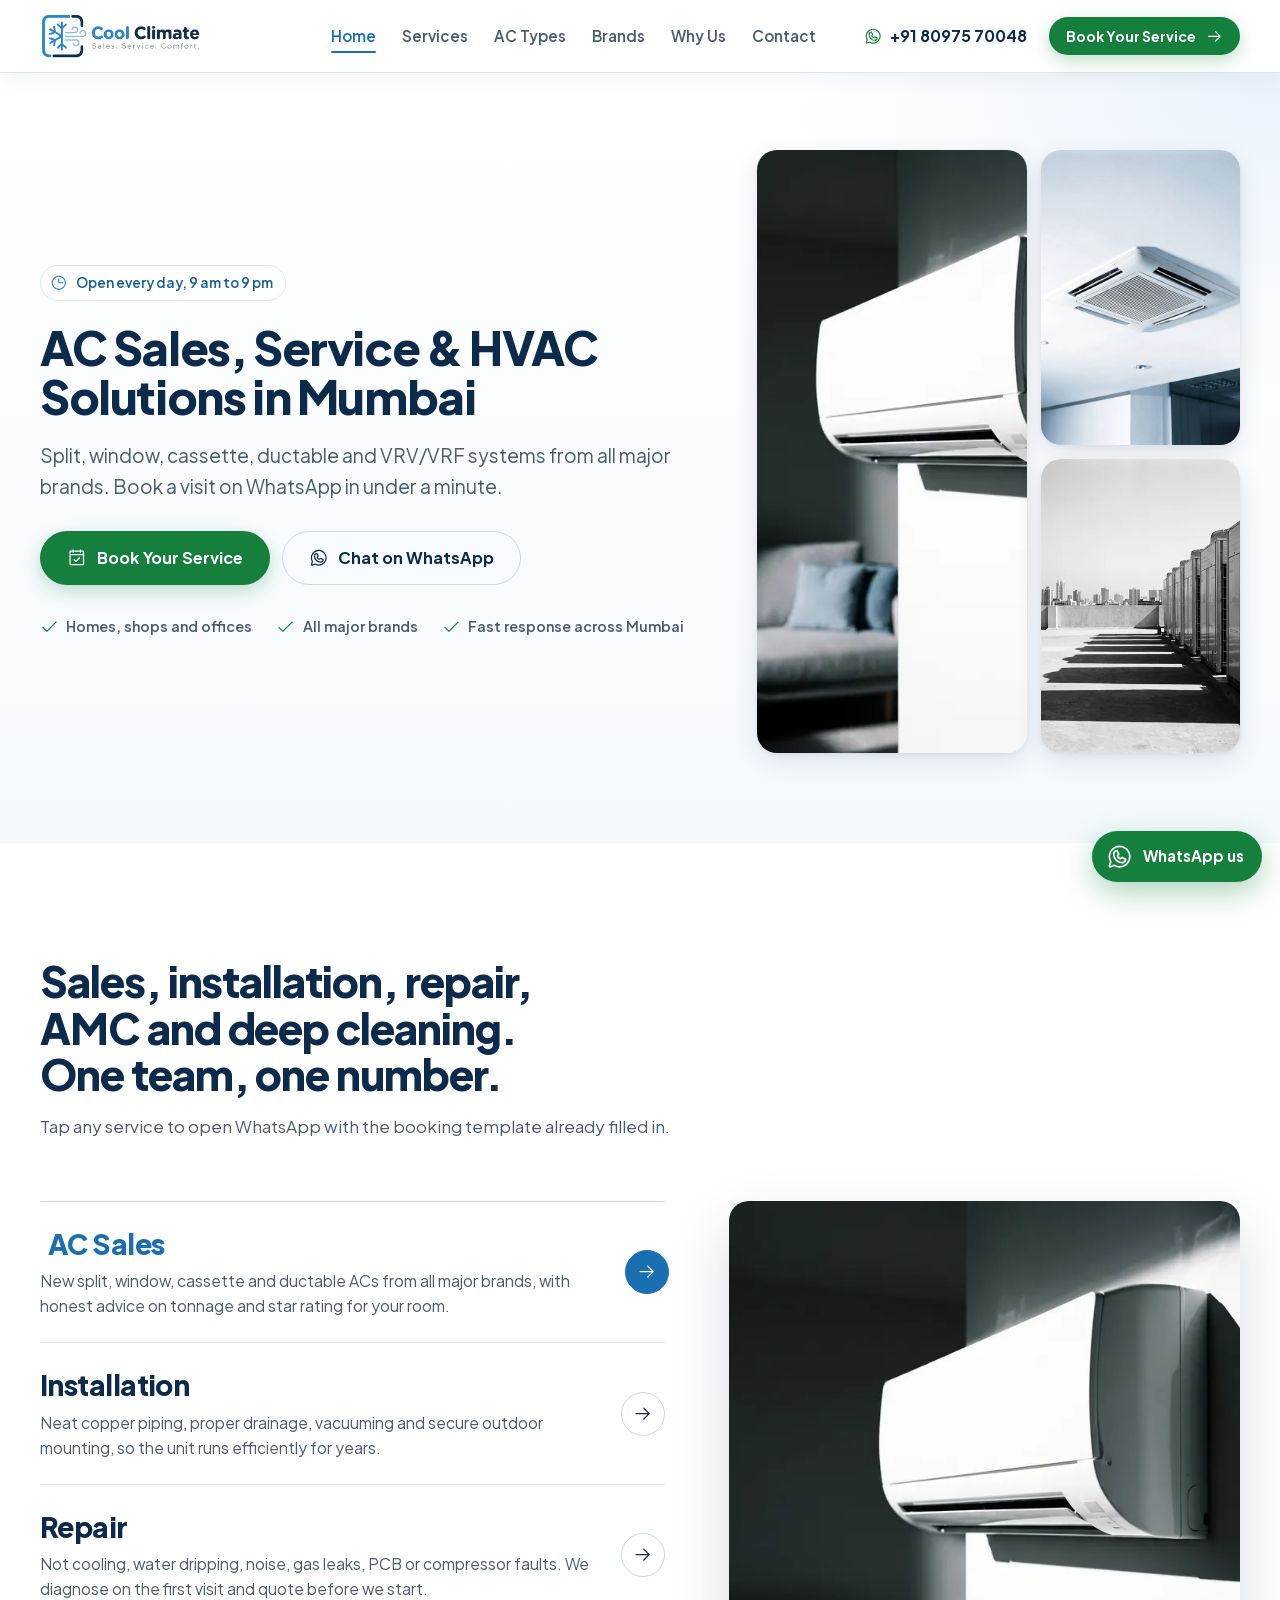
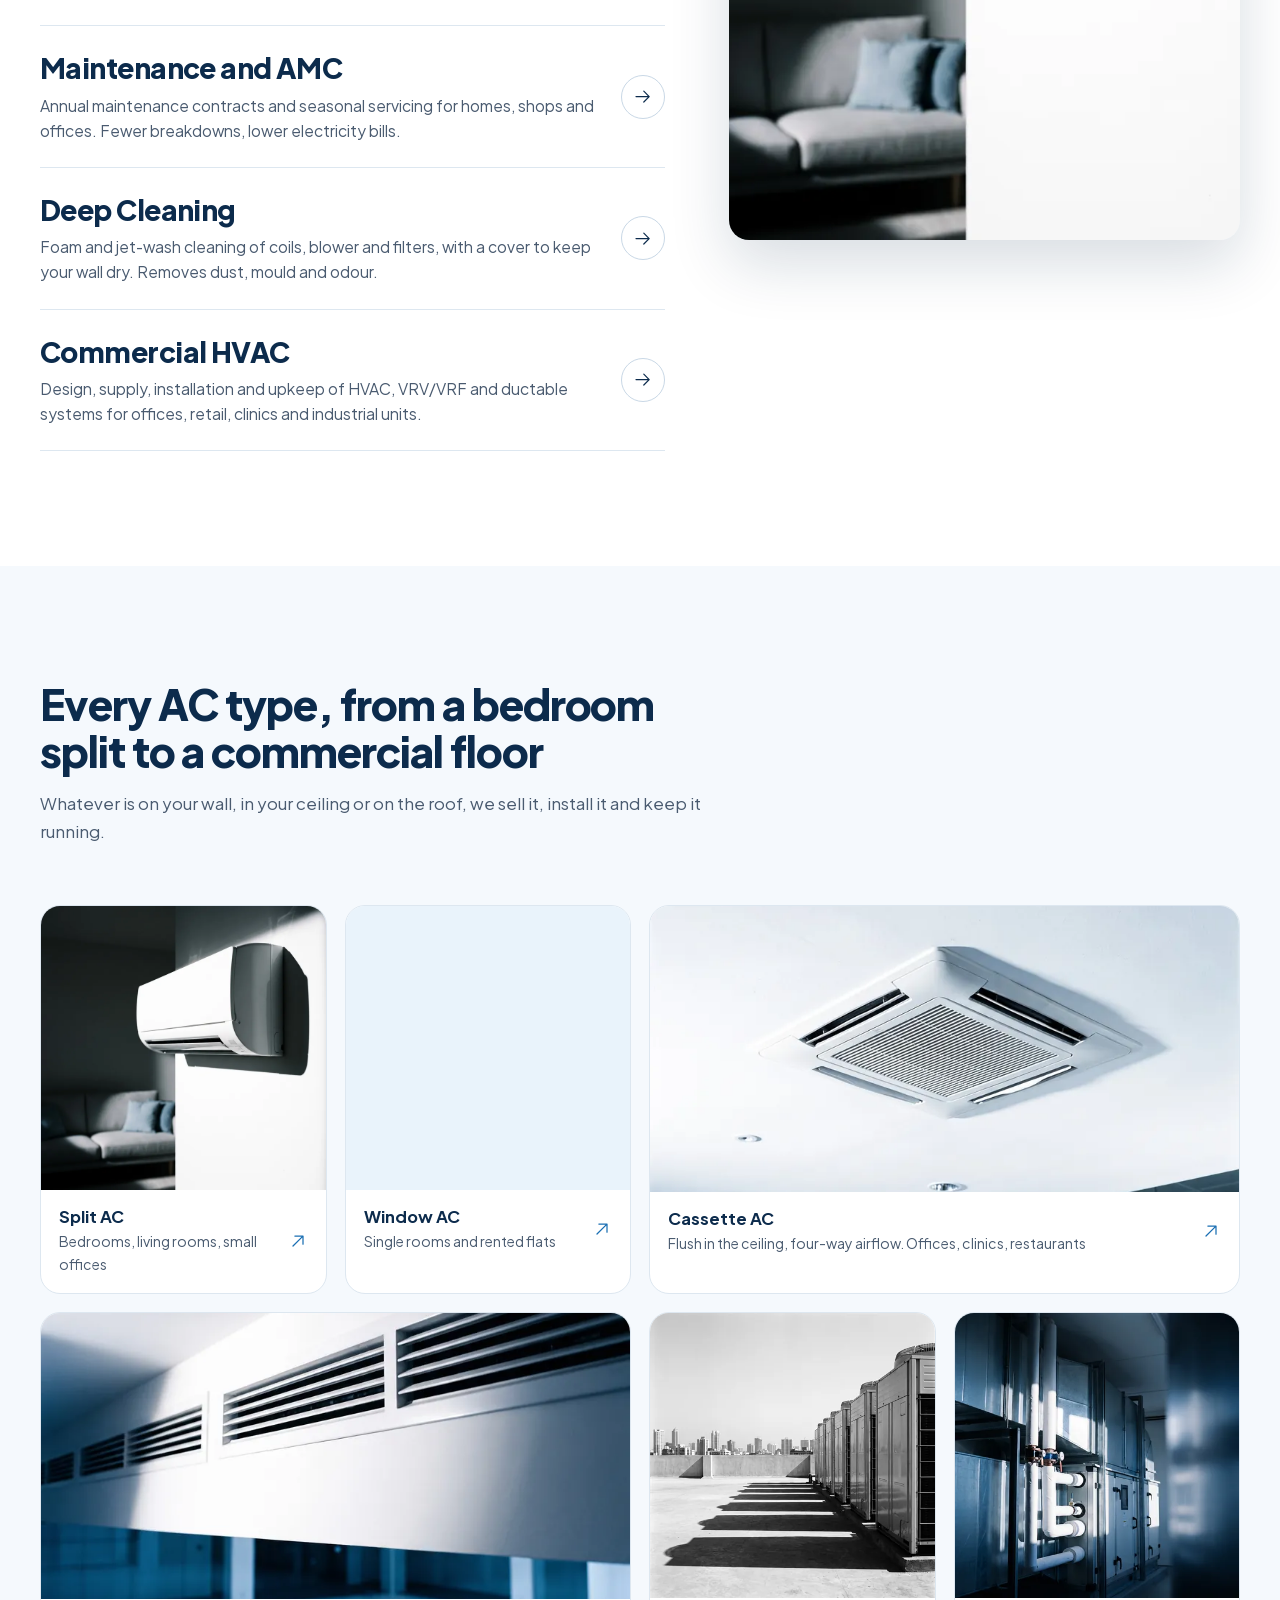
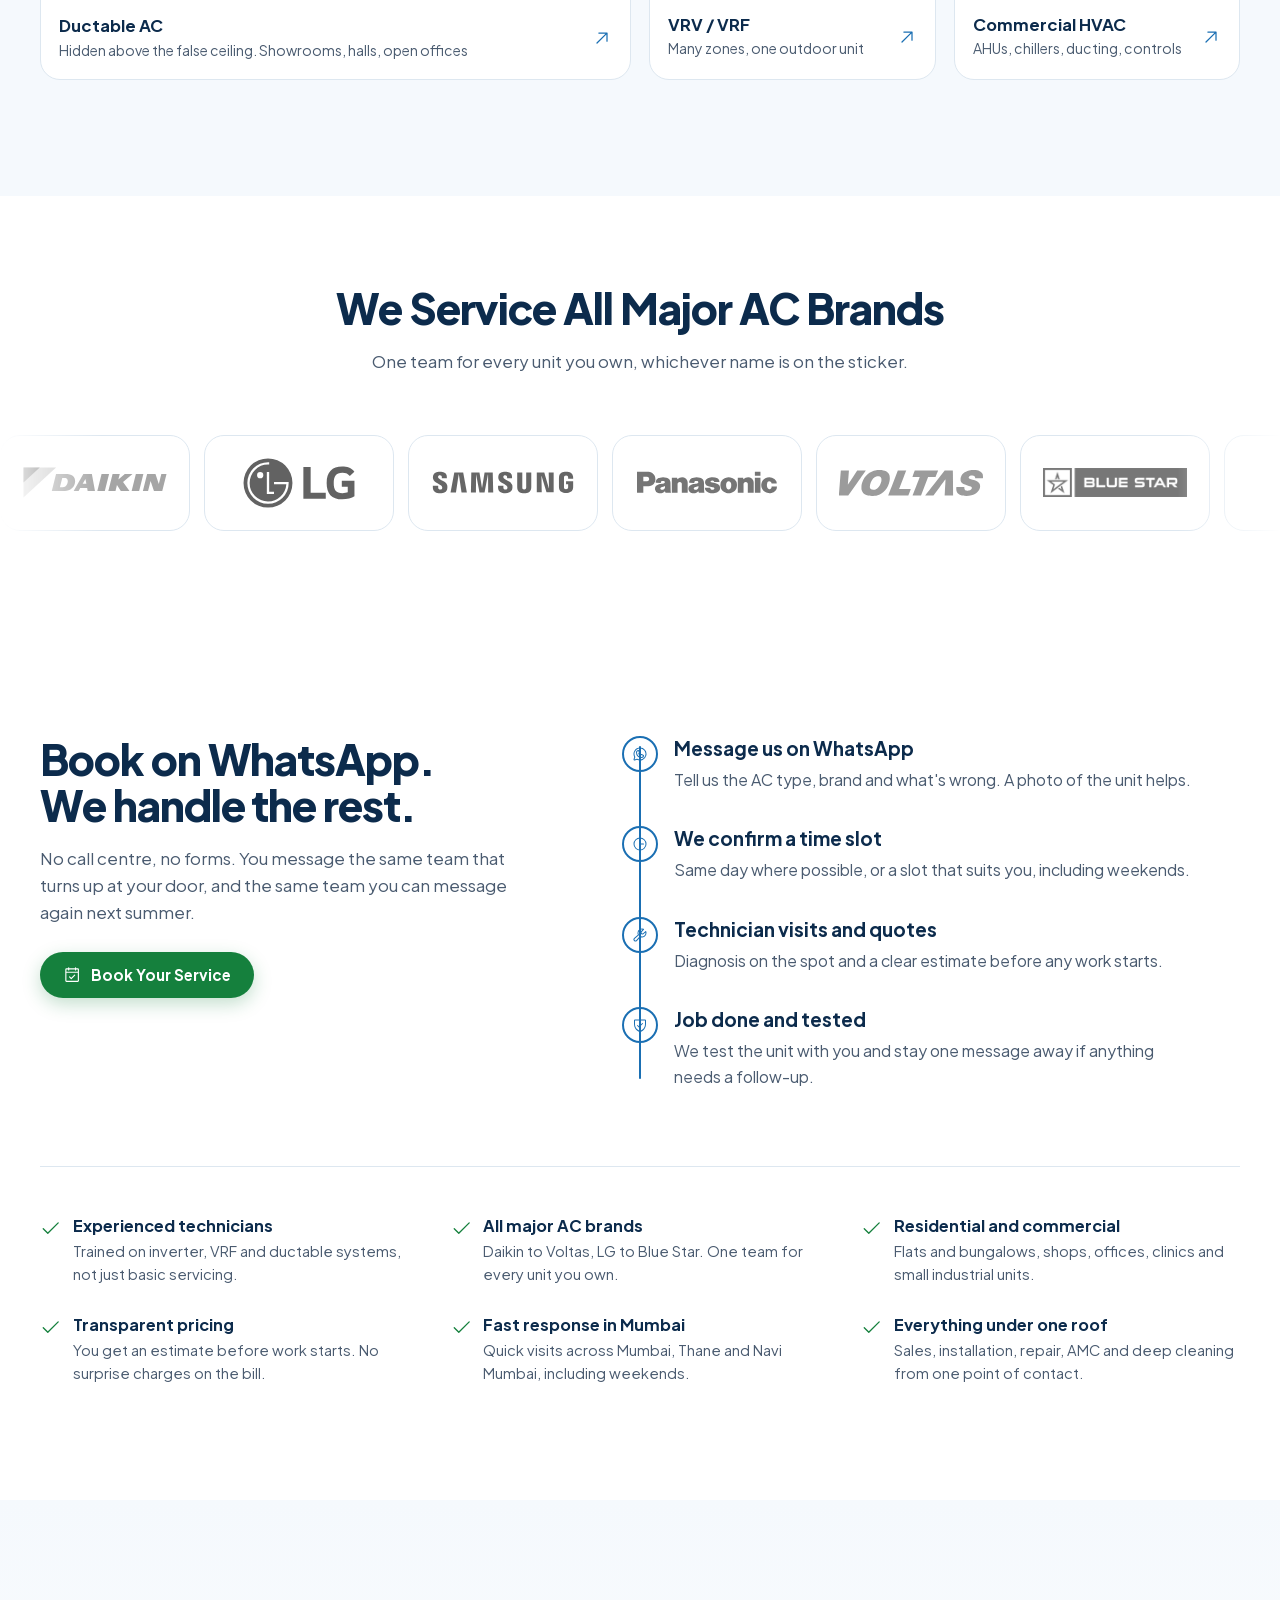
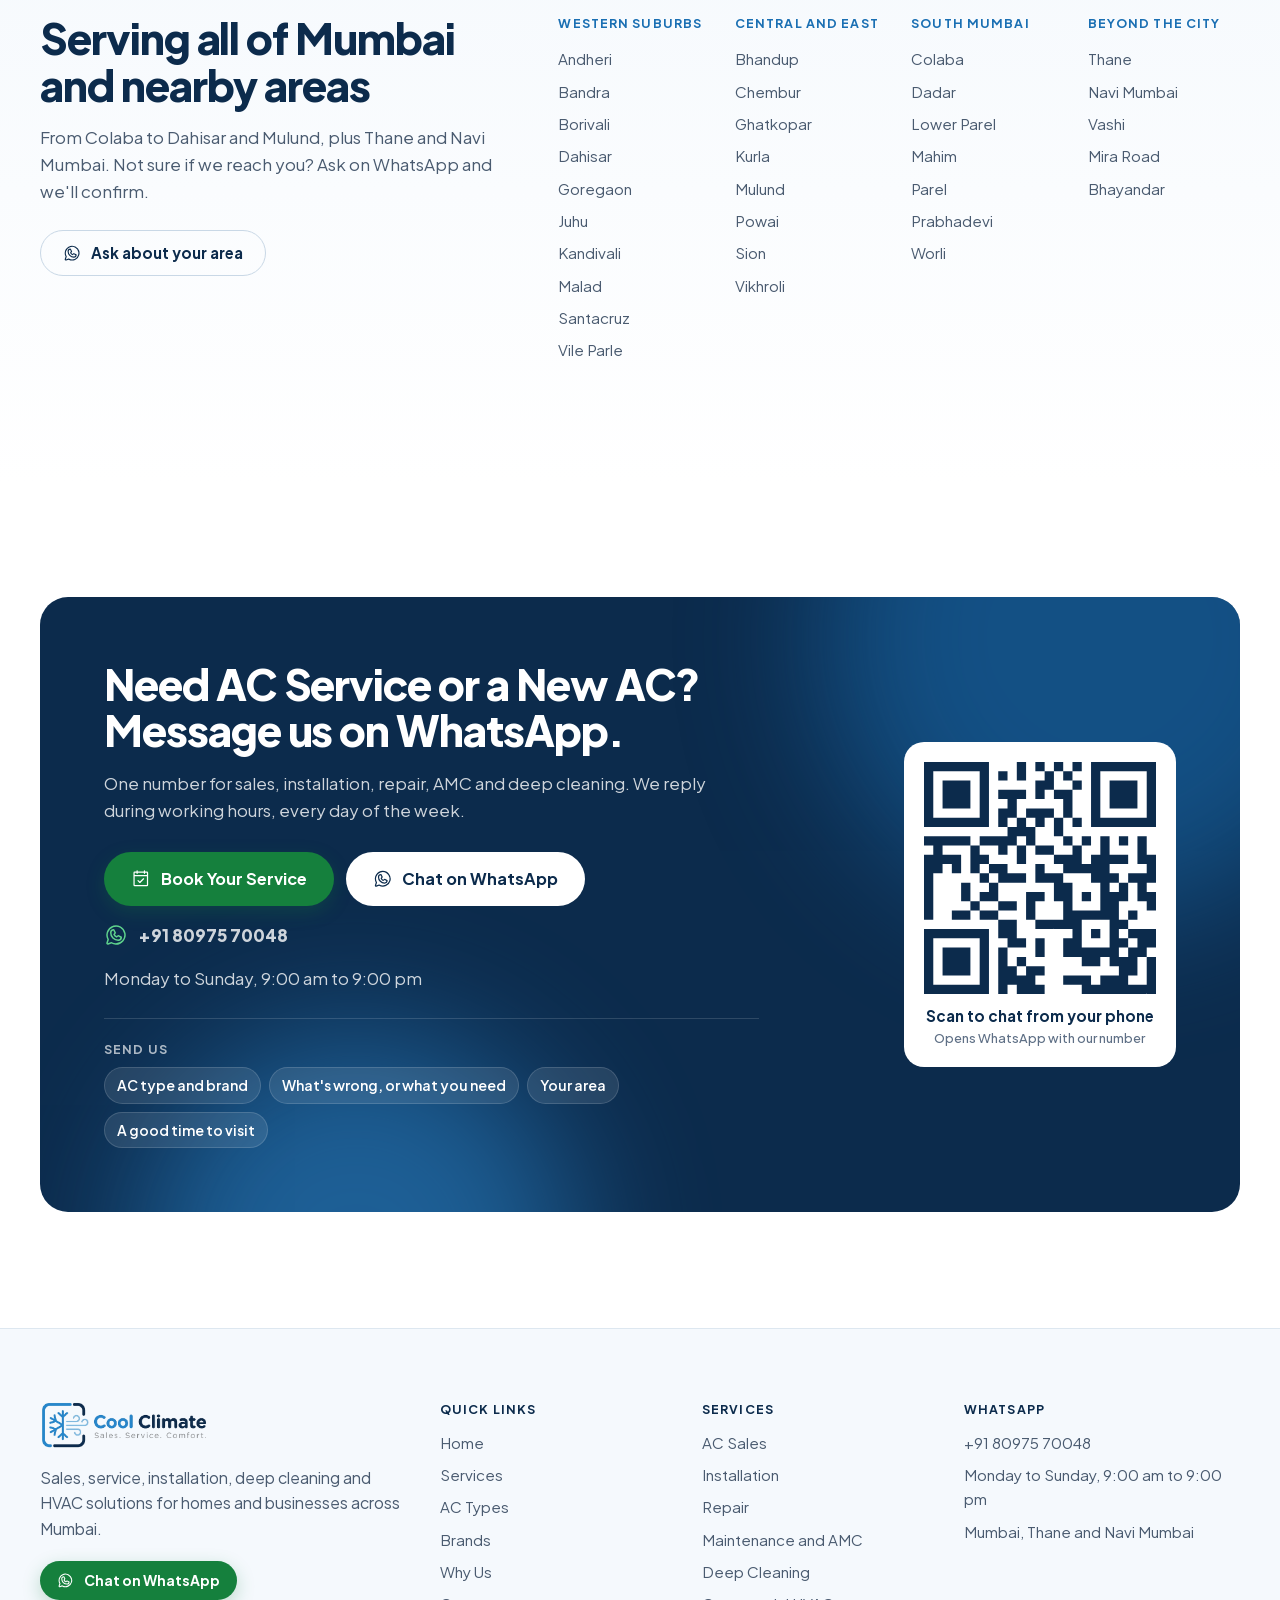
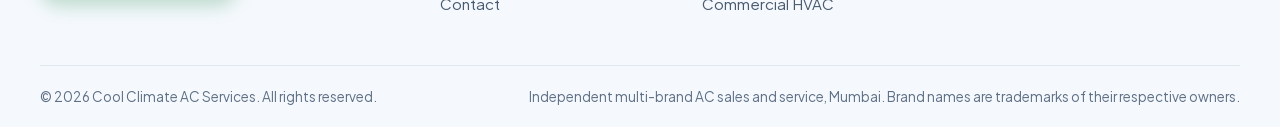
==== commit 695c8a2f: "v2" ====
--- a/index.html
+++ b/index.html
@@ -6,15 +6,14 @@
 <script>document.documentElement.className = document.documentElement.className.replace('no-js', 'js');</script>
 
 <!-- =====================================================================
-     EDIT YOUR BUSINESS DETAILS
-     1) On the <body> tag below: phone, WhatsApp number, email, address.
-        Everything on the page (buttons, links, footer) reads from there.
-     2) In this <head>: the website address, page title and description.
-     Placeholders to search for:  [PHONE NUMBER]  [WHATSAPP NUMBER]  [EMAIL]  [ADDRESS]  [WEBSITE URL]
+     EDIT YOUR DETAILS
+     1) WhatsApp number and messages: the data-* attributes on the <body> tag.
+     2) Website address: replace [WEBSITE URL] here in the <head> (and in
+        robots.txt and sitemap.xml) once you have a domain.
      ===================================================================== -->
 
 <title>AC Sales, Service &amp; Repair in Mumbai | Cool Climate AC Services</title>
-<meta name="description" content="Cool Climate AC Services: AC sales, installation, repair, maintenance, deep cleaning and HVAC solutions across Mumbai. Split, window, cassette, ductable and VRV/VRF systems, all major brands. WhatsApp us for a quote.">
+<meta name="description" content="Cool Climate AC Services: AC sales, installation, repair, AMC, deep cleaning and HVAC solutions across Mumbai. Split, window, cassette, ductable and VRV/VRF systems, all major brands. Book on WhatsApp.">
 <link rel="canonical" href="[WEBSITE URL]/">
 <meta name="robots" content="index, follow">
 <meta name="theme-color" content="#1a6fb3">
@@ -25,7 +24,7 @@
 <meta property="og:type" content="website">
 <meta property="og:site_name" content="Cool Climate AC Services">
 <meta property="og:title" content="AC Sales, Service &amp; HVAC Solutions in Mumbai">
-<meta property="og:description" content="Split, window, cassette, ductable and VRV/VRF systems from all major brands. Sales, installation, repair, maintenance and deep cleaning across Mumbai.">
+<meta property="og:description" content="Split, window, cassette, ductable and VRV/VRF systems from all major brands. Book sales, installation, repair, AMC or deep cleaning on WhatsApp.">
 <meta property="og:url" content="[WEBSITE URL]/">
 <meta property="og:image" content="[WEBSITE URL]/assets/img/og-image.jpg">
 <meta property="og:image:width" content="1200">
@@ -34,7 +33,7 @@
 <meta property="og:locale" content="en_IN">
 <meta name="twitter:card" content="summary_large_image">
 <meta name="twitter:title" content="AC Sales, Service &amp; HVAC Solutions in Mumbai">
-<meta name="twitter:description" content="All AC types, all major brands. Sales, installation, repair, maintenance and deep cleaning across Mumbai.">
+<meta name="twitter:description" content="All AC types, all major brands. Book sales, installation, repair, AMC or deep cleaning on WhatsApp.">
 <meta name="twitter:image" content="[WEBSITE URL]/assets/img/og-image.jpg">
 
 <!-- Icons -->
@@ -43,11 +42,9 @@
 <link rel="apple-touch-icon" href="apple-touch-icon.png">
 <link rel="manifest" href="site.webmanifest">
 
-<!-- Performance: self-hosted font and the hero photo load first -->
+<!-- Performance: self-hosted font and the first hero photo load early -->
 <link rel="preload" href="assets/fonts/plus-jakarta-sans-latin.woff2" as="font" type="font/woff2" crossorigin>
-<link rel="preload" as="image" type="image/webp"
-      imagesrcset="assets/img/hero-640.webp 640w, assets/img/hero-960.webp 960w, assets/img/hero-1280.webp 1280w"
-      imagesizes="(min-width: 1024px) 38vw, 100vw">
+<link rel="preload" as="image" type="image/webp" imagesrcset="assets/img/hero-split-560.webp 560w, assets/img/hero-split-840.webp 840w" imagesizes="(min-width: 1024px) 22vw, 55vw">
 <link rel="stylesheet" href="css/styles.css">
 
 <!-- Local business structured data for Google -->
@@ -56,15 +53,14 @@
   "@context": "https://schema.org",
   "@type": "HVACBusiness",
   "name": "Cool Climate AC Services",
-  "description": "AC sales, installation, repair, maintenance, deep cleaning and HVAC solutions for homes and businesses across Mumbai. All AC types and all major brands.",
+  "description": "AC sales, installation, repair, AMC, deep cleaning and HVAC solutions for homes and businesses across Mumbai. All AC types and all major brands.",
   "url": "[WEBSITE URL]/",
   "logo": "[WEBSITE URL]/assets/img/logo.png",
   "image": "[WEBSITE URL]/assets/img/og-image.jpg",
-  "telephone": "[PHONE NUMBER]",
-  "email": "[EMAIL]",
+  "telephone": "+91 80975 70048",
+  "sameAs": ["https://wa.me/918097570048"],
   "address": {
     "@type": "PostalAddress",
-    "streetAddress": "[ADDRESS]",
     "addressLocality": "Mumbai",
     "addressRegion": "Maharashtra",
     "addressCountry": "IN"
@@ -86,14 +82,11 @@
     "name": "AC services",
     "itemListElement": [
       { "@type": "Offer", "itemOffered": { "@type": "Service", "name": "AC Sales" } },
+      { "@type": "Offer", "itemOffered": { "@type": "Service", "name": "AC Installation" } },
       { "@type": "Offer", "itemOffered": { "@type": "Service", "name": "AC Repair" } },
-      { "@type": "Offer", "itemOffered": { "@type": "Service", "name": "AC Installation" } },
       { "@type": "Offer", "itemOffered": { "@type": "Service", "name": "AC Maintenance and AMC" } },
       { "@type": "Offer", "itemOffered": { "@type": "Service", "name": "AC Deep Cleaning" } },
-      { "@type": "Offer", "itemOffered": { "@type": "Service", "name": "HVAC Services" } },
-      { "@type": "Offer", "itemOffered": { "@type": "Service", "name": "VRV / VRF Systems" } },
-      { "@type": "Offer", "itemOffered": { "@type": "Service", "name": "Ductable AC" } },
-      { "@type": "Offer", "itemOffered": { "@type": "Service", "name": "Cassette AC" } }
+      { "@type": "Offer", "itemOffered": { "@type": "Service", "name": "Commercial HVAC, VRV/VRF and Ductable Systems" } }
     ]
   }
 }
@@ -101,20 +94,18 @@
 </head>
 
 <!-- =====================================================================
-     BUSINESS DETAILS: edit the values below.
-       data-phone      shown on the page, e.g. "+91 98765 43210"
-       data-whatsapp   digits with country code, no plus or spaces, e.g. "919876543210"
-       data-email      e.g. "hello@coolclimate.in"
-       data-address    e.g. "Shop 4, Sai Krupa CHS, S.V. Road, Andheri West, Mumbai 400058"
-       data-wa-message the pre-filled WhatsApp text
+     WHATSAPP SETTINGS
+       data-whatsapp          digits with country code, no plus or spaces
+       data-whatsapp-display  how the number is shown on the page
+       data-wa-chat           pre-filled text for "Chat on WhatsApp"
+       data-wa-book           first line of the "Book Your Service" template
      ===================================================================== -->
 <body
   data-business="Cool Climate AC Services"
-  data-phone="[PHONE NUMBER]"
-  data-whatsapp="[WHATSAPP NUMBER]"
-  data-email="[EMAIL]"
-  data-address="[ADDRESS]"
-  data-wa-message="Hello, I would like to enquire about AC sales/service. Please share more details.">
+  data-whatsapp="918097570048"
+  data-whatsapp-display="+91 80975 70048"
+  data-wa-chat="Hello Cool Climate, I would like to enquire about AC sales/service. Please share more details."
+  data-wa-book="Hello Cool Climate, I would like to book an AC service.">
 
 <a class="skip-link" href="#main">Skip to content</a>
 <div class="header-sentinel" aria-hidden="true"></div>
@@ -135,14 +126,14 @@
         <li><a href="#contact">Contact</a></li>
       </ul>
       <div class="nav-mobile-cta">
-        <a class="btn btn-outline" href="tel:[PHONE NUMBER]" data-tel><svg class="icon" aria-hidden="true" focusable="false" xmlns="http://www.w3.org/2000/svg" viewBox="0 0 256 256" fill="currentColor"><path d="M222.37,158.46l-47.11-21.11-.13-.06a16,16,0,0,0-15.17,1.4,8.12,8.12,0,0,0-.75.56L134.87,160c-15.42-7.49-31.34-23.29-38.83-38.51l20.78-24.71c.2-.25.39-.5.57-.77a16,16,0,0,0,1.32-15.06l0-.12L97.54,33.64a16,16,0,0,0-16.62-9.52A56.26,56.26,0,0,0,32,80c0,79.4,64.6,144,144,144a56.26,56.26,0,0,0,55.88-48.92A16,16,0,0,0,222.37,158.46ZM176,208A128.14,128.14,0,0,1,48,80,40.2,40.2,0,0,1,82.87,40a.61.61,0,0,0,0,.12l21,47L83.2,111.86a6.13,6.13,0,0,0-.57.77,16,16,0,0,0-1,15.7c9.06,18.53,27.73,37.06,46.46,46.11a16,16,0,0,0,15.75-1.14,8.44,8.44,0,0,0,.74-.56L168.89,152l47,21.05h0s.08,0,.11,0A40.21,40.21,0,0,1,176,208Z"/></svg> Call us</a>
-        <a class="btn btn-wa" href="https://wa.me/[WHATSAPP NUMBER]?text=Hello%2C%20I%20would%20like%20to%20enquire%20about%20AC%20sales%2Fservice.%20Please%20share%20more%20details." data-wa><svg class="icon" aria-hidden="true" focusable="false" xmlns="http://www.w3.org/2000/svg" viewBox="0 0 256 256" fill="currentColor"><path d="M187.58,144.84l-32-16a8,8,0,0,0-8,.5l-14.69,9.8a40.55,40.55,0,0,1-16-16l9.8-14.69a8,8,0,0,0,.5-8l-16-32A8,8,0,0,0,104,64a40,40,0,0,0-40,40,88.1,88.1,0,0,0,88,88,40,40,0,0,0,40-40A8,8,0,0,0,187.58,144.84ZM152,176a72.08,72.08,0,0,1-72-72A24,24,0,0,1,99.29,80.46l11.48,23L101,118a8,8,0,0,0-.73,7.51,56.47,56.47,0,0,0,30.15,30.15A8,8,0,0,0,138,155l14.61-9.74,23,11.48A24,24,0,0,1,152,176ZM128,24A104,104,0,0,0,36.18,176.88L24.83,210.93a16,16,0,0,0,20.24,20.24l34.05-11.35A104,104,0,1,0,128,24Zm0,192a87.87,87.87,0,0,1-44.06-11.81,8,8,0,0,0-6.54-.67L40,216,52.47,178.6a8,8,0,0,0-.66-6.54A88,88,0,1,1,128,216Z"/></svg> WhatsApp</a>
+        <a class="btn btn-ghost" href="https://wa.me/918097570048?text=Hello%20Cool%20Climate%2C%20I%20would%20like%20to%20enquire%20about%20AC%20sales%2Fservice.%20Please%20share%20more%20details." data-wa="book">Book a service</a>
+        <a class="btn btn-wa" href="https://wa.me/918097570048?text=Hello%20Cool%20Climate%2C%20I%20would%20like%20to%20enquire%20about%20AC%20sales%2Fservice.%20Please%20share%20more%20details." data-wa="chat"><svg class="icon" aria-hidden="true" focusable="false" xmlns="http://www.w3.org/2000/svg" viewBox="0 0 256 256" fill="currentColor"><path d="M187.58,144.84l-32-16a8,8,0,0,0-8,.5l-14.69,9.8a40.55,40.55,0,0,1-16-16l9.8-14.69a8,8,0,0,0,.5-8l-16-32A8,8,0,0,0,104,64a40,40,0,0,0-40,40,88.1,88.1,0,0,0,88,88,40,40,0,0,0,40-40A8,8,0,0,0,187.58,144.84ZM152,176a72.08,72.08,0,0,1-72-72A24,24,0,0,1,99.29,80.46l11.48,23L101,118a8,8,0,0,0-.73,7.51,56.47,56.47,0,0,0,30.15,30.15A8,8,0,0,0,138,155l14.61-9.74,23,11.48A24,24,0,0,1,152,176ZM128,24A104,104,0,0,0,36.18,176.88L24.83,210.93a16,16,0,0,0,20.24,20.24l34.05-11.35A104,104,0,1,0,128,24Zm0,192a87.87,87.87,0,0,1-44.06-11.81,8,8,0,0,0-6.54-.67L40,216,52.47,178.6a8,8,0,0,0-.66-6.54A88,88,0,1,1,128,216Z"/></svg> Chat</a>
       </div>
     </nav>
 
     <div class="header-actions">
-      <a class="header-phone" href="tel:[PHONE NUMBER]" data-tel><svg class="icon" aria-hidden="true" focusable="false" xmlns="http://www.w3.org/2000/svg" viewBox="0 0 256 256" fill="currentColor"><path d="M222.37,158.46l-47.11-21.11-.13-.06a16,16,0,0,0-15.17,1.4,8.12,8.12,0,0,0-.75.56L134.87,160c-15.42-7.49-31.34-23.29-38.83-38.51l20.78-24.71c.2-.25.39-.5.57-.77a16,16,0,0,0,1.32-15.06l0-.12L97.54,33.64a16,16,0,0,0-16.62-9.52A56.26,56.26,0,0,0,32,80c0,79.4,64.6,144,144,144a56.26,56.26,0,0,0,55.88-48.92A16,16,0,0,0,222.37,158.46ZM176,208A128.14,128.14,0,0,1,48,80,40.2,40.2,0,0,1,82.87,40a.61.61,0,0,0,0,.12l21,47L83.2,111.86a6.13,6.13,0,0,0-.57.77,16,16,0,0,0-1,15.7c9.06,18.53,27.73,37.06,46.46,46.11a16,16,0,0,0,15.75-1.14,8.44,8.44,0,0,0,.74-.56L168.89,152l47,21.05h0s.08,0,.11,0A40.21,40.21,0,0,1,176,208Z"/></svg> <span data-bind="phone">[PHONE NUMBER]</span></a>
-      <a class="btn btn-wa btn-sm" href="https://wa.me/[WHATSAPP NUMBER]?text=Hello%2C%20I%20would%20like%20to%20enquire%20about%20AC%20sales%2Fservice.%20Please%20share%20more%20details." data-wa><svg class="icon" aria-hidden="true" focusable="false" xmlns="http://www.w3.org/2000/svg" viewBox="0 0 256 256" fill="currentColor"><path d="M187.58,144.84l-32-16a8,8,0,0,0-8,.5l-14.69,9.8a40.55,40.55,0,0,1-16-16l9.8-14.69a8,8,0,0,0,.5-8l-16-32A8,8,0,0,0,104,64a40,40,0,0,0-40,40,88.1,88.1,0,0,0,88,88,40,40,0,0,0,40-40A8,8,0,0,0,187.58,144.84ZM152,176a72.08,72.08,0,0,1-72-72A24,24,0,0,1,99.29,80.46l11.48,23L101,118a8,8,0,0,0-.73,7.51,56.47,56.47,0,0,0,30.15,30.15A8,8,0,0,0,138,155l14.61-9.74,23,11.48A24,24,0,0,1,152,176ZM128,24A104,104,0,0,0,36.18,176.88L24.83,210.93a16,16,0,0,0,20.24,20.24l34.05-11.35A104,104,0,1,0,128,24Zm0,192a87.87,87.87,0,0,1-44.06-11.81,8,8,0,0,0-6.54-.67L40,216,52.47,178.6a8,8,0,0,0-.66-6.54A88,88,0,1,1,128,216Z"/></svg> <span class="label">WhatsApp Us</span></a>
+      <a class="header-number" href="https://wa.me/918097570048?text=Hello%20Cool%20Climate%2C%20I%20would%20like%20to%20enquire%20about%20AC%20sales%2Fservice.%20Please%20share%20more%20details." data-wa="chat"><svg class="icon" aria-hidden="true" focusable="false" xmlns="http://www.w3.org/2000/svg" viewBox="0 0 256 256" fill="currentColor"><path d="M187.58,144.84l-32-16a8,8,0,0,0-8,.5l-14.69,9.8a40.55,40.55,0,0,1-16-16l9.8-14.69a8,8,0,0,0,.5-8l-16-32A8,8,0,0,0,104,64a40,40,0,0,0-40,40,88.1,88.1,0,0,0,88,88,40,40,0,0,0,40-40A8,8,0,0,0,187.58,144.84ZM152,176a72.08,72.08,0,0,1-72-72A24,24,0,0,1,99.29,80.46l11.48,23L101,118a8,8,0,0,0-.73,7.51,56.47,56.47,0,0,0,30.15,30.15A8,8,0,0,0,138,155l14.61-9.74,23,11.48A24,24,0,0,1,152,176ZM128,24A104,104,0,0,0,36.18,176.88L24.83,210.93a16,16,0,0,0,20.24,20.24l34.05-11.35A104,104,0,1,0,128,24Zm0,192a87.87,87.87,0,0,1-44.06-11.81,8,8,0,0,0-6.54-.67L40,216,52.47,178.6a8,8,0,0,0-.66-6.54A88,88,0,1,1,128,216Z"/></svg> <span data-bind="whatsapp-display">+91 80975 70048</span></a>
+      <a class="btn btn-wa btn-sm" href="https://wa.me/918097570048?text=Hello%20Cool%20Climate%2C%20I%20would%20like%20to%20enquire%20about%20AC%20sales%2Fservice.%20Please%20share%20more%20details." data-wa="book" aria-label="Book your service on WhatsApp"><svg class="icon icon-compact" aria-hidden="true" focusable="false" xmlns="http://www.w3.org/2000/svg" viewBox="0 0 256 256" fill="currentColor"><path d="M187.58,144.84l-32-16a8,8,0,0,0-8,.5l-14.69,9.8a40.55,40.55,0,0,1-16-16l9.8-14.69a8,8,0,0,0,.5-8l-16-32A8,8,0,0,0,104,64a40,40,0,0,0-40,40,88.1,88.1,0,0,0,88,88,40,40,0,0,0,40-40A8,8,0,0,0,187.58,144.84ZM152,176a72.08,72.08,0,0,1-72-72A24,24,0,0,1,99.29,80.46l11.48,23L101,118a8,8,0,0,0-.73,7.51,56.47,56.47,0,0,0,30.15,30.15A8,8,0,0,0,138,155l14.61-9.74,23,11.48A24,24,0,0,1,152,176ZM128,24A104,104,0,0,0,36.18,176.88L24.83,210.93a16,16,0,0,0,20.24,20.24l34.05-11.35A104,104,0,1,0,128,24Zm0,192a87.87,87.87,0,0,1-44.06-11.81,8,8,0,0,0-6.54-.67L40,216,52.47,178.6a8,8,0,0,0-.66-6.54A88,88,0,1,1,128,216Z"/></svg><span class="label">Book Your Service</span><svg class="icon icon-nudge" aria-hidden="true" focusable="false" xmlns="http://www.w3.org/2000/svg" viewBox="0 0 256 256" fill="currentColor"><path d="M221.66,133.66l-72,72a8,8,0,0,1-11.32-11.32L196.69,136H40a8,8,0,0,1,0-16H196.69L138.34,61.66a8,8,0,0,1,11.32-11.32l72,72A8,8,0,0,1,221.66,133.66Z"/></svg></a>
       <button class="nav-toggle" type="button" aria-expanded="false" aria-controls="site-nav" aria-label="Open menu"><svg class="icon icon-list" aria-hidden="true" focusable="false" xmlns="http://www.w3.org/2000/svg" viewBox="0 0 256 256" fill="currentColor"><path d="M224,128a8,8,0,0,1-8,8H40a8,8,0,0,1,0-16H216A8,8,0,0,1,224,128ZM40,72H216a8,8,0,0,0,0-16H40a8,8,0,0,0,0,16ZM216,184H40a8,8,0,0,0,0,16H216a8,8,0,0,0,0-16Z"/></svg><svg class="icon icon-x" aria-hidden="true" focusable="false" xmlns="http://www.w3.org/2000/svg" viewBox="0 0 256 256" fill="currentColor"><path d="M205.66,194.34a8,8,0,0,1-11.32,11.32L128,139.31,61.66,205.66a8,8,0,0,1-11.32-11.32L116.69,128,50.34,61.66A8,8,0,0,1,61.66,50.34L128,116.69l66.34-66.35a8,8,0,0,1,11.32,11.32L139.31,128Z"/></svg></button>
     </div>
   </div>
@@ -154,12 +145,12 @@
   <section class="hero" id="home" aria-labelledby="hero-title">
     <div class="wrap hero-grid">
       <div class="hero-copy">
-        <p class="eyebrow">Multi-brand AC specialists in Mumbai</p>
+        <p class="hero-status"><svg class="icon" aria-hidden="true" focusable="false" xmlns="http://www.w3.org/2000/svg" viewBox="0 0 256 256" fill="currentColor"><path d="M128,24A104,104,0,1,0,232,128,104.11,104.11,0,0,0,128,24Zm0,192a88,88,0,1,1,88-88A88.1,88.1,0,0,1,128,216Zm64-88a8,8,0,0,1-8,8H128a8,8,0,0,1-8-8V72a8,8,0,0,1,16,0v48h48A8,8,0,0,1,192,128Z"/></svg> Open every day, 9 am to 9 pm</p>
         <h1 id="hero-title">AC Sales, Service &amp; HVAC Solutions in Mumbai</h1>
-        <p class="lead">Split, window, cassette, ductable and VRV/VRF systems from all major brands. Sales, installation, repair and deep cleaning under one roof.</p>
+        <p class="lead">Split, window, cassette, ductable and VRV/VRF systems from all major brands. Book a visit on WhatsApp in under a minute.</p>
         <div class="hero-actions">
-          <a class="btn btn-primary btn-lg" href="#contact">Get a Quote <svg class="icon" aria-hidden="true" focusable="false" xmlns="http://www.w3.org/2000/svg" viewBox="0 0 256 256" fill="currentColor"><path d="M221.66,133.66l-72,72a8,8,0,0,1-11.32-11.32L196.69,136H40a8,8,0,0,1,0-16H196.69L138.34,61.66a8,8,0,0,1,11.32-11.32l72,72A8,8,0,0,1,221.66,133.66Z"/></svg></a>
-          <a class="btn btn-wa btn-lg" href="https://wa.me/[WHATSAPP NUMBER]?text=Hello%2C%20I%20would%20like%20to%20enquire%20about%20AC%20sales%2Fservice.%20Please%20share%20more%20details." data-wa><svg class="icon" aria-hidden="true" focusable="false" xmlns="http://www.w3.org/2000/svg" viewBox="0 0 256 256" fill="currentColor"><path d="M187.58,144.84l-32-16a8,8,0,0,0-8,.5l-14.69,9.8a40.55,40.55,0,0,1-16-16l9.8-14.69a8,8,0,0,0,.5-8l-16-32A8,8,0,0,0,104,64a40,40,0,0,0-40,40,88.1,88.1,0,0,0,88,88,40,40,0,0,0,40-40A8,8,0,0,0,187.58,144.84ZM152,176a72.08,72.08,0,0,1-72-72A24,24,0,0,1,99.29,80.46l11.48,23L101,118a8,8,0,0,0-.73,7.51,56.47,56.47,0,0,0,30.15,30.15A8,8,0,0,0,138,155l14.61-9.74,23,11.48A24,24,0,0,1,152,176ZM128,24A104,104,0,0,0,36.18,176.88L24.83,210.93a16,16,0,0,0,20.24,20.24l34.05-11.35A104,104,0,1,0,128,24Zm0,192a87.87,87.87,0,0,1-44.06-11.81,8,8,0,0,0-6.54-.67L40,216,52.47,178.6a8,8,0,0,0-.66-6.54A88,88,0,1,1,128,216Z"/></svg> WhatsApp Us</a>
+          <a class="btn btn-wa btn-lg" href="https://wa.me/918097570048?text=Hello%20Cool%20Climate%2C%20I%20would%20like%20to%20enquire%20about%20AC%20sales%2Fservice.%20Please%20share%20more%20details." data-wa="book"><svg class="icon" aria-hidden="true" focusable="false" xmlns="http://www.w3.org/2000/svg" viewBox="0 0 256 256" fill="currentColor"><path d="M208,32H184V24a8,8,0,0,0-16,0v8H88V24a8,8,0,0,0-16,0v8H48A16,16,0,0,0,32,48V208a16,16,0,0,0,16,16H208a16,16,0,0,0,16-16V48A16,16,0,0,0,208,32ZM72,48v8a8,8,0,0,0,16,0V48h80v8a8,8,0,0,0,16,0V48h24V80H48V48ZM208,208H48V96H208V208Zm-38.34-85.66a8,8,0,0,1,0,11.32l-48,48a8,8,0,0,1-11.32,0l-24-24a8,8,0,0,1,11.32-11.32L116,164.69l42.34-42.35A8,8,0,0,1,169.66,122.34Z"/></svg> Book Your Service</a>
+          <a class="btn btn-ghost btn-lg" href="https://wa.me/918097570048?text=Hello%20Cool%20Climate%2C%20I%20would%20like%20to%20enquire%20about%20AC%20sales%2Fservice.%20Please%20share%20more%20details." data-wa="chat"><svg class="icon" aria-hidden="true" focusable="false" xmlns="http://www.w3.org/2000/svg" viewBox="0 0 256 256" fill="currentColor"><path d="M187.58,144.84l-32-16a8,8,0,0,0-8,.5l-14.69,9.8a40.55,40.55,0,0,1-16-16l9.8-14.69a8,8,0,0,0,.5-8l-16-32A8,8,0,0,0,104,64a40,40,0,0,0-40,40,88.1,88.1,0,0,0,88,88,40,40,0,0,0,40-40A8,8,0,0,0,187.58,144.84ZM152,176a72.08,72.08,0,0,1-72-72A24,24,0,0,1,99.29,80.46l11.48,23L101,118a8,8,0,0,0-.73,7.51,56.47,56.47,0,0,0,30.15,30.15A8,8,0,0,0,138,155l14.61-9.74,23,11.48A24,24,0,0,1,152,176ZM128,24A104,104,0,0,0,36.18,176.88L24.83,210.93a16,16,0,0,0,20.24,20.24l34.05-11.35A104,104,0,1,0,128,24Zm0,192a87.87,87.87,0,0,1-44.06-11.81,8,8,0,0,0-6.54-.67L40,216,52.47,178.6a8,8,0,0,0-.66-6.54A88,88,0,1,1,128,216Z"/></svg> Chat on WhatsApp</a>
         </div>
         <ul class="hero-points" aria-label="Highlights">
           <li><svg class="icon" aria-hidden="true" focusable="false" xmlns="http://www.w3.org/2000/svg" viewBox="0 0 256 256" fill="currentColor"><path d="M229.66,77.66l-128,128a8,8,0,0,1-11.32,0l-56-56a8,8,0,0,1,11.32-11.32L96,188.69,218.34,66.34a8,8,0,0,1,11.32,11.32Z"/></svg> Homes, shops and offices</li>
@@ -167,184 +158,172 @@
           <li><svg class="icon" aria-hidden="true" focusable="false" xmlns="http://www.w3.org/2000/svg" viewBox="0 0 256 256" fill="currentColor"><path d="M229.66,77.66l-128,128a8,8,0,0,1-11.32,0l-56-56a8,8,0,0,1,11.32-11.32L96,188.69,218.34,66.34a8,8,0,0,1,11.32,11.32Z"/></svg> Fast response across Mumbai</li>
         </ul>
       </div>
-      <div class="hero-media">
-        <picture>
-          <source type="image/webp" srcset="assets/img/hero-640.webp 640w, assets/img/hero-960.webp 960w, assets/img/hero-1280.webp 1280w" sizes="(min-width: 1024px) 38vw, 100vw">
-          <img src="assets/img/hero-960.jpg" srcset="assets/img/hero-640.jpg 640w, assets/img/hero-960.jpg 960w, assets/img/hero-1280.jpg 1280w" sizes="(min-width: 1024px) 38vw, 100vw" width="960" height="1192" alt="Cool Climate technician servicing a wall-mounted split AC in a Mumbai apartment" fetchpriority="high" decoding="async">
-        </picture>
+
+      <div class="hero-mosaic" aria-hidden="true">
+        <figure class="m1">
+          <picture>
+            <source type="image/webp" srcset="assets/img/hero-split-560.webp 560w, assets/img/hero-split-840.webp 840w" sizes="(min-width: 1024px) 22vw, 55vw">
+            <img src="assets/img/hero-split-560.jpg" srcset="assets/img/hero-split-560.jpg 560w, assets/img/hero-split-840.jpg 840w" sizes="(min-width: 1024px) 22vw, 55vw" width="560" height="700" alt="" fetchpriority="high" decoding="async">
+          </picture>
+        </figure>
+        <figure class="m2">
+          <picture>
+            <source type="image/webp" srcset="assets/img/type-cassette-480.webp 480w, assets/img/type-cassette-800.webp 800w" sizes="(min-width: 1024px) 16vw, 40vw">
+            <img src="assets/img/type-cassette-480.jpg" srcset="assets/img/type-cassette-480.jpg 480w, assets/img/type-cassette-800.jpg 800w" sizes="(min-width: 1024px) 16vw, 40vw" width="480" height="480" alt="" decoding="async">
+          </picture>
+        </figure>
+        <figure class="m3">
+          <picture>
+            <source type="image/webp" srcset="assets/img/type-vrf-480.webp 480w, assets/img/type-vrf-800.webp 800w" sizes="(min-width: 1024px) 16vw, 40vw">
+            <img src="assets/img/type-vrf-480.jpg" srcset="assets/img/type-vrf-480.jpg 480w, assets/img/type-vrf-800.jpg 800w" sizes="(min-width: 1024px) 16vw, 40vw" width="480" height="480" alt="" decoding="async">
+          </picture>
+        </figure>
       </div>
     </div>
   </section>
 
   <!-- ================= SERVICES ================= -->
   <section class="section services" id="services" aria-labelledby="services-title">
-    <div class="wrap services-layout">
-      <div class="section-intro sticky reveal">
-        <p class="eyebrow">Our services</p>
-        <h2 id="services-title">Everything your AC needs, from purchase to deep clean</h2>
-        <p>One call covers a new AC, installation, breakdown repair, annual maintenance and commercial HVAC work. Genuine parts, trained technicians and a clear price before we start.</p>
-        <a class="btn btn-outline" href="#contact">Get a quote <svg class="icon" aria-hidden="true" focusable="false" xmlns="http://www.w3.org/2000/svg" viewBox="0 0 256 256" fill="currentColor"><path d="M221.66,133.66l-72,72a8,8,0,0,1-11.32-11.32L196.69,136H40a8,8,0,0,1,0-16H196.69L138.34,61.66a8,8,0,0,1,11.32-11.32l72,72A8,8,0,0,1,221.66,133.66Z"/></svg></a>
-      </div>
-
-      <div class="service-grid reveal-stagger">
-        <article class="service-card featured">
-          <div class="featured-media">
-            <picture>
-              <source type="image/webp" srcset="assets/img/deep-cleaning-800.webp 800w, assets/img/deep-cleaning-1280.webp 1280w" sizes="(min-width: 1024px) 330px, (min-width: 640px) 45vw, 100vw">
-              <img src="assets/img/deep-cleaning-800.jpg" srcset="assets/img/deep-cleaning-800.jpg 800w, assets/img/deep-cleaning-1280.jpg 1280w" sizes="(min-width: 1024px) 330px, (min-width: 640px) 45vw, 100vw" width="800" height="447" alt="Technician deep cleaning a split AC indoor unit with a jet wash and protective cover" loading="lazy" decoding="async">
-            </picture>
-          </div>
-          <div class="featured-body">
-            <h3>AC Deep Cleaning</h3>
-            <p>Foam and jet-wash cleaning of the coils, blower and filters, with a cover to keep your wall dry. Removes dust, mould and odour and brings cooling back to full strength.</p>
-            <ul class="tag-row" aria-label="Deep cleaning covers">
-              <li>Split and window</li>
-              <li>Cassette and ductable</li>
-              <li>Odour removal</li>
-              <li>Pre-summer service</li>
-            </ul>
-          </div>
-        </article>
-
-        <article class="service-card">
-          <span class="service-icon"><svg class="icon" aria-hidden="true" focusable="false" xmlns="http://www.w3.org/2000/svg" viewBox="0 0 256 256" fill="currentColor"><path d="M224,96a64,64,0,0,1-94.94,56L73,217A24,24,0,0,1,39,183L104,126.94a64,64,0,0,1,80-90.29L144,80l5.66,26.34L176,112l43.35-40A63.8,63.8,0,0,1,224,96Z" opacity="0.2"/><path d="M226.76,69a8,8,0,0,0-12.84-2.88l-40.3,37.19-17.23-3.7-3.7-17.23,37.19-40.3A8,8,0,0,0,187,29.24,72,72,0,0,0,88,96,72.34,72.34,0,0,0,94,124.94L33.79,177c-.15.12-.29.26-.43.39a32,32,0,0,0,45.26,45.26c.13-.13.27-.28.39-.42L131.06,162A72,72,0,0,0,232,96,71.56,71.56,0,0,0,226.76,69ZM160,152a56.14,56.14,0,0,1-27.07-7,8,8,0,0,0-9.92,1.77L67.11,211.51a16,16,0,0,1-22.62-22.62L109.18,133a8,8,0,0,0,1.77-9.93,56,56,0,0,1,58.36-82.31l-31.2,33.81a8,8,0,0,0-1.94,7.1L141.83,108a8,8,0,0,0,6.14,6.14l26.35,5.66a8,8,0,0,0,7.1-1.94l33.81-31.2A56.06,56.06,0,0,1,160,152Z"/></svg></span>
-          <h3>AC Repair</h3>
-          <p>Not cooling, water dripping, noise, gas leaks, PCB or compressor faults. We diagnose on the first visit and quote before we start.</p>
-        </article>
-
-        <article class="service-card">
-          <span class="service-icon"><svg class="icon" aria-hidden="true" focusable="false" xmlns="http://www.w3.org/2000/svg" viewBox="0 0 256 256" fill="currentColor"><path d="M224,96v16a32,32,0,0,1-64,0V96H96v16a32,32,0,0,1-64,0V96L46.34,45.8A8,8,0,0,1,54,40H202a8,8,0,0,1,7.69,5.8Z" opacity="0.2"/><path d="M231.69,93.81,217.35,43.6A16.07,16.07,0,0,0,202,32H54A16.07,16.07,0,0,0,38.65,43.6L24.31,93.81A7.94,7.94,0,0,0,24,96v16a40,40,0,0,0,16,32v72a8,8,0,0,0,8,8H208a8,8,0,0,0,8-8V144a40,40,0,0,0,16-32V96A7.94,7.94,0,0,0,231.69,93.81ZM54,48H202l11.42,40H42.61Zm98,56v8a24,24,0,0,1-48,0v-8ZM51.06,132.2A24,24,0,0,1,40,112v-8H88v8a24,24,0,0,1-35.12,21.26A7.88,7.88,0,0,0,51.06,132.2ZM200,208H56V151.2a40.57,40.57,0,0,0,8,.8,40,40,0,0,0,32-16,40,40,0,0,0,64,0,40,40,0,0,0,32,16,40.57,40.57,0,0,0,8-.8Zm16-96a24,24,0,0,1-11.07,20.2,8.08,8.08,0,0,0-1.8,1.05A24,24,0,0,1,168,112v-8h48Z"/></svg></span>
-          <h3>AC Sales</h3>
-          <p>New split, window, cassette and ductable ACs from all major brands, with honest advice on tonnage and star rating for your room.</p>
-        </article>
-
-        <article class="service-card">
-          <span class="service-icon"><svg class="icon" aria-hidden="true" focusable="false" xmlns="http://www.w3.org/2000/svg" viewBox="0 0 256 256" fill="currentColor"><path d="M232,120v72a8,8,0,0,1-8,8H32a8,8,0,0,1-8-8V120Z" opacity="0.2"/><path d="M224,64H176V56a24,24,0,0,0-24-24H104A24,24,0,0,0,80,56v8H32A16,16,0,0,0,16,80V192a16,16,0,0,0,16,16H224a16,16,0,0,0,16-16V80A16,16,0,0,0,224,64ZM96,56a8,8,0,0,1,8-8h48a8,8,0,0,1,8,8v8H96ZM32,80H224v32H192v-8a8,8,0,0,0-16,0v8H80v-8a8,8,0,0,0-16,0v8H32ZM224,192H32V128H64v8a8,8,0,0,0,16,0v-8h96v8a8,8,0,0,0,16,0v-8h32v64Z"/></svg></span>
-          <h3>AC Installation</h3>
-          <p>Neat copper piping, proper drainage, vacuuming and secure outdoor mounting, so the unit runs efficiently for years.</p>
-        </article>
-
-        <article class="service-card">
-          <span class="service-icon"><svg class="icon" aria-hidden="true" focusable="false" xmlns="http://www.w3.org/2000/svg" viewBox="0 0 256 256" fill="currentColor"><path d="M216,48V88H40V48a8,8,0,0,1,8-8H208A8,8,0,0,1,216,48Z" opacity="0.2"/><path d="M208,32H184V24a8,8,0,0,0-16,0v8H88V24a8,8,0,0,0-16,0v8H48A16,16,0,0,0,32,48V208a16,16,0,0,0,16,16H208a16,16,0,0,0,16-16V48A16,16,0,0,0,208,32ZM72,48v8a8,8,0,0,0,16,0V48h80v8a8,8,0,0,0,16,0V48h24V80H48V48ZM208,208H48V96H208V208Zm-38.34-85.66a8,8,0,0,1,0,11.32l-48,48a8,8,0,0,1-11.32,0l-24-24a8,8,0,0,1,11.32-11.32L116,164.69l42.34-42.35A8,8,0,0,1,169.66,122.34Z"/></svg></span>
-          <h3>AC Maintenance</h3>
-          <p>Annual maintenance contracts and seasonal servicing for homes, shops and offices. Fewer breakdowns and lower electricity bills.</p>
-        </article>
-
-        <article class="service-card">
-          <span class="service-icon"><svg class="icon" aria-hidden="true" focusable="false" xmlns="http://www.w3.org/2000/svg" viewBox="0 0 256 256" fill="currentColor"><path d="M136,32V216H40V85.35a8,8,0,0,1,3.56-6.66l80-53.33A8,8,0,0,1,136,32Z" opacity="0.2"/><path d="M240,208H224V96a16,16,0,0,0-16-16H144V32a16,16,0,0,0-24.88-13.32L39.12,72A16,16,0,0,0,32,85.34V208H16a8,8,0,0,0,0,16H240a8,8,0,0,0,0-16ZM208,96V208H144V96ZM48,85.34,128,32V208H48ZM112,112v16a8,8,0,0,1-16,0V112a8,8,0,1,1,16,0Zm-32,0v16a8,8,0,0,1-16,0V112a8,8,0,1,1,16,0Zm0,56v16a8,8,0,0,1-16,0V168a8,8,0,0,1,16,0Zm32,0v16a8,8,0,0,1-16,0V168a8,8,0,0,1,16,0Z"/></svg></span>
-          <h3>HVAC Services</h3>
-          <p>Design, supply, installation and upkeep of HVAC systems for offices, retail, clinics and industrial units.</p>
-        </article>
-
-        <article class="service-card">
-          <span class="service-icon"><svg class="icon" aria-hidden="true" focusable="false" xmlns="http://www.w3.org/2000/svg" viewBox="0 0 256 256" fill="currentColor"><path d="M64,112v32a8,8,0,0,1-8,8H24a8,8,0,0,1-8-8V112a8,8,0,0,1,8-8H56A8,8,0,0,1,64,112ZM208,40H160a8,8,0,0,0-8,8V96a8,8,0,0,0,8,8h48a8,8,0,0,0,8-8V48A8,8,0,0,0,208,40Zm0,112H160a8,8,0,0,0-8,8v48a8,8,0,0,0,8,8h48a8,8,0,0,0,8-8V160A8,8,0,0,0,208,152Z" opacity="0.2"/><path d="M160,112h48a16,16,0,0,0,16-16V48a16,16,0,0,0-16-16H160a16,16,0,0,0-16,16V64H128a24,24,0,0,0-24,24v32H72v-8A16,16,0,0,0,56,96H24A16,16,0,0,0,8,112v32a16,16,0,0,0,16,16H56a16,16,0,0,0,16-16v-8h32v32a24,24,0,0,0,24,24h16v16a16,16,0,0,0,16,16h48a16,16,0,0,0,16-16V160a16,16,0,0,0-16-16H160a16,16,0,0,0-16,16v16H128a8,8,0,0,1-8-8V88a8,8,0,0,1,8-8h16V96A16,16,0,0,0,160,112ZM56,144H24V112H56v32Zm104,16h48v48H160Zm0-112h48V96H160Z"/></svg></span>
-          <h3>VRV / VRF</h3>
-          <p>Installation, servicing and fault-finding for multi-zone VRV and VRF systems in commercial buildings and large homes.</p>
-        </article>
-
-        <article class="service-card">
-          <span class="service-icon"><svg class="icon" aria-hidden="true" focusable="false" xmlns="http://www.w3.org/2000/svg" viewBox="0 0 256 256" fill="currentColor"><path d="M120,96a24,24,0,1,1,24-24A24,24,0,0,1,120,96Zm88-16a24,24,0,1,0,24,24A24,24,0,0,0,208,80Zm-56,80a24,24,0,1,0,24,24A24,24,0,0,0,152,160Z" opacity="0.2"/><path d="M184,184a32,32,0,0,1-32,32c-13.7,0-26.95-8.93-31.5-21.22a8,8,0,0,1,15-5.56C137.74,195.27,145,200,152,200a16,16,0,0,0,0-32H40a8,8,0,0,1,0-16H152A32,32,0,0,1,184,184Zm-64-80a32,32,0,0,0,0-64c-13.7,0-26.95,8.93-31.5,21.22a8,8,0,0,0,15,5.56C105.74,60.73,113,56,120,56a16,16,0,0,1,0,32H24a8,8,0,0,0,0,16Zm88-32c-13.7,0-26.95,8.93-31.5,21.22a8,8,0,0,0,15,5.56C193.74,92.73,201,88,208,88a16,16,0,0,1,0,32H32a8,8,0,0,0,0,16H208a32,32,0,0,0,0-64Z"/></svg></span>
-          <h3>Ductable AC</h3>
-          <p>Concealed ductable units for showrooms, halls and offices, including ducting, grilles and periodic servicing.</p>
-        </article>
-
-        <article class="service-card">
-          <span class="service-icon"><svg class="icon" aria-hidden="true" focusable="false" xmlns="http://www.w3.org/2000/svg" viewBox="0 0 256 256" fill="currentColor"><path d="M112,56v48a8,8,0,0,1-8,8H56a8,8,0,0,1-8-8V56a8,8,0,0,1,8-8h48A8,8,0,0,1,112,56Zm88-8H152a8,8,0,0,0-8,8v48a8,8,0,0,0,8,8h48a8,8,0,0,0,8-8V56A8,8,0,0,0,200,48Zm-96,96H56a8,8,0,0,0-8,8v48a8,8,0,0,0,8,8h48a8,8,0,0,0,8-8V152A8,8,0,0,0,104,144Zm96,0H152a8,8,0,0,0-8,8v48a8,8,0,0,0,8,8h48a8,8,0,0,0,8-8V152A8,8,0,0,0,200,144Z" opacity="0.2"/><path d="M200,136H152a16,16,0,0,0-16,16v48a16,16,0,0,0,16,16h48a16,16,0,0,0,16-16V152A16,16,0,0,0,200,136Zm0,64H152V152h48v48ZM104,40H56A16,16,0,0,0,40,56v48a16,16,0,0,0,16,16h48a16,16,0,0,0,16-16V56A16,16,0,0,0,104,40Zm0,64H56V56h48v48Zm96-64H152a16,16,0,0,0-16,16v48a16,16,0,0,0,16,16h48a16,16,0,0,0,16-16V56A16,16,0,0,0,200,40Zm0,64H152V56h48v48Zm-96,32H56a16,16,0,0,0-16,16v48a16,16,0,0,0,16,16h48a16,16,0,0,0,16-16V152A16,16,0,0,0,104,136Zm0,64H56V152h48v48Z"/></svg></span>
-          <h3>Cassette AC</h3>
-          <p>Ceiling cassette supply, installation and servicing for spaces that need even, quiet cooling from above.</p>
-        </article>
-      </div>
-    </div>
-  </section>
-
-  <!-- ================= AC TYPES ================= -->
-  <section class="section ac-types" id="ac-types" aria-labelledby="types-title">
     <div class="wrap">
       <div class="section-head reveal">
-        <p class="eyebrow">AC types we handle</p>
-        <h2 id="types-title">From a single bedroom split to a full commercial floor</h2>
+        <h2 id="services-title">Sales, installation, repair, AMC and deep cleaning. One team, one number.</h2>
+        <p>Tap any service to open WhatsApp with the booking template already filled in.</p>
+      </div>
+
+      <div class="services-layout">
+        <ul class="service-list reveal-stagger">
+          <li class="service-row" data-img="split">
+            <a href="https://wa.me/918097570048?text=Hello%20Cool%20Climate%2C%20I%20would%20like%20to%20enquire%20about%20AC%20sales%2Fservice.%20Please%20share%20more%20details." data-wa="book:AC Sales">
+              <h3>AC Sales</h3>
+              <p>New split, window, cassette and ductable ACs from all major brands, with honest advice on tonnage and star rating for your room.</p>
+              <span class="row-arrow"><svg class="icon" aria-hidden="true" focusable="false" xmlns="http://www.w3.org/2000/svg" viewBox="0 0 256 256" fill="currentColor"><path d="M221.66,133.66l-72,72a8,8,0,0,1-11.32-11.32L196.69,136H40a8,8,0,0,1,0-16H196.69L138.34,61.66a8,8,0,0,1,11.32-11.32l72,72A8,8,0,0,1,221.66,133.66Z"/></svg></span>
+            </a>
+          </li>
+          <li class="service-row" data-img="window">
+            <a href="https://wa.me/918097570048?text=Hello%20Cool%20Climate%2C%20I%20would%20like%20to%20enquire%20about%20AC%20sales%2Fservice.%20Please%20share%20more%20details." data-wa="book:AC Installation">
+              <h3>Installation</h3>
+              <p>Neat copper piping, proper drainage, vacuuming and secure outdoor mounting, so the unit runs efficiently for years.</p>
+              <span class="row-arrow"><svg class="icon" aria-hidden="true" focusable="false" xmlns="http://www.w3.org/2000/svg" viewBox="0 0 256 256" fill="currentColor"><path d="M221.66,133.66l-72,72a8,8,0,0,1-11.32-11.32L196.69,136H40a8,8,0,0,1,0-16H196.69L138.34,61.66a8,8,0,0,1,11.32-11.32l72,72A8,8,0,0,1,221.66,133.66Z"/></svg></span>
+            </a>
+          </li>
+          <li class="service-row" data-img="cassette">
+            <a href="https://wa.me/918097570048?text=Hello%20Cool%20Climate%2C%20I%20would%20like%20to%20enquire%20about%20AC%20sales%2Fservice.%20Please%20share%20more%20details." data-wa="book:AC Repair">
+              <h3>Repair</h3>
+              <p>Not cooling, water dripping, noise, gas leaks, PCB or compressor faults. We diagnose on the first visit and quote before we start.</p>
+              <span class="row-arrow"><svg class="icon" aria-hidden="true" focusable="false" xmlns="http://www.w3.org/2000/svg" viewBox="0 0 256 256" fill="currentColor"><path d="M221.66,133.66l-72,72a8,8,0,0,1-11.32-11.32L196.69,136H40a8,8,0,0,1,0-16H196.69L138.34,61.66a8,8,0,0,1,11.32-11.32l72,72A8,8,0,0,1,221.66,133.66Z"/></svg></span>
+            </a>
+          </li>
+          <li class="service-row" data-img="ductable">
+            <a href="https://wa.me/918097570048?text=Hello%20Cool%20Climate%2C%20I%20would%20like%20to%20enquire%20about%20AC%20sales%2Fservice.%20Please%20share%20more%20details." data-wa="book:AC Maintenance / AMC">
+              <h3>Maintenance and AMC</h3>
+              <p>Annual maintenance contracts and seasonal servicing for homes, shops and offices. Fewer breakdowns, lower electricity bills.</p>
+              <span class="row-arrow"><svg class="icon" aria-hidden="true" focusable="false" xmlns="http://www.w3.org/2000/svg" viewBox="0 0 256 256" fill="currentColor"><path d="M221.66,133.66l-72,72a8,8,0,0,1-11.32-11.32L196.69,136H40a8,8,0,0,1,0-16H196.69L138.34,61.66a8,8,0,0,1,11.32-11.32l72,72A8,8,0,0,1,221.66,133.66Z"/></svg></span>
+            </a>
+          </li>
+          <li class="service-row" data-img="cleaning">
+            <a href="https://wa.me/918097570048?text=Hello%20Cool%20Climate%2C%20I%20would%20like%20to%20enquire%20about%20AC%20sales%2Fservice.%20Please%20share%20more%20details." data-wa="book:AC Deep Cleaning">
+              <h3>Deep Cleaning</h3>
+              <p>Foam and jet-wash cleaning of coils, blower and filters, with a cover to keep your wall dry. Removes dust, mould and odour.</p>
+              <span class="row-arrow"><svg class="icon" aria-hidden="true" focusable="false" xmlns="http://www.w3.org/2000/svg" viewBox="0 0 256 256" fill="currentColor"><path d="M221.66,133.66l-72,72a8,8,0,0,1-11.32-11.32L196.69,136H40a8,8,0,0,1,0-16H196.69L138.34,61.66a8,8,0,0,1,11.32-11.32l72,72A8,8,0,0,1,221.66,133.66Z"/></svg></span>
+            </a>
+          </li>
+          <li class="service-row" data-img="hvac">
+            <a href="https://wa.me/918097570048?text=Hello%20Cool%20Climate%2C%20I%20would%20like%20to%20enquire%20about%20AC%20sales%2Fservice.%20Please%20share%20more%20details." data-wa="book:Commercial HVAC">
+              <h3>Commercial HVAC</h3>
+              <p>Design, supply, installation and upkeep of HVAC, VRV/VRF and ductable systems for offices, retail, clinics and industrial units.</p>
+              <span class="row-arrow"><svg class="icon" aria-hidden="true" focusable="false" xmlns="http://www.w3.org/2000/svg" viewBox="0 0 256 256" fill="currentColor"><path d="M221.66,133.66l-72,72a8,8,0,0,1-11.32-11.32L196.69,136H40a8,8,0,0,1,0-16H196.69L138.34,61.66a8,8,0,0,1,11.32-11.32l72,72A8,8,0,0,1,221.66,133.66Z"/></svg></span>
+            </a>
+          </li>
+        </ul>
+
+        <div class="service-visual reveal" aria-hidden="true">
+          <picture><source type="image/webp" srcset="assets/img/type-split-800.webp"><img data-for="split" src="assets/img/type-split-800.jpg" width="800" height="800" alt="" loading="lazy" decoding="async"></picture>
+          <picture><source type="image/webp" srcset="assets/img/type-window-800.webp"><img data-for="window" src="assets/img/type-window-800.jpg" width="800" height="800" alt="" loading="lazy" decoding="async"></picture>
+          <picture><source type="image/webp" srcset="assets/img/type-cassette-800.webp"><img data-for="cassette" src="assets/img/type-cassette-800.jpg" width="800" height="800" alt="" loading="lazy" decoding="async"></picture>
+          <picture><source type="image/webp" srcset="assets/img/type-ductable-800.webp"><img data-for="ductable" src="assets/img/type-ductable-800.jpg" width="800" height="800" alt="" loading="lazy" decoding="async"></picture>
+          <picture><source type="image/webp" srcset="assets/img/deep-cleaning-900.webp"><img data-for="cleaning" src="assets/img/deep-cleaning-900.jpg" width="900" height="1213" alt="" loading="lazy" decoding="async"></picture>
+          <picture><source type="image/webp" srcset="assets/img/type-hvac-800.webp"><img data-for="hvac" src="assets/img/type-hvac-800.jpg" width="800" height="800" alt="" loading="lazy" decoding="async"></picture>
+        </div>
+      </div>
+    </div>
+  </section>
+
+  <!-- ================= AC TYPES ================= -->
+  <section class="section types" id="ac-types" aria-labelledby="types-title">
+    <div class="wrap">
+      <div class="section-head reveal">
+        <h2 id="types-title">Every AC type, from a bedroom split to a commercial floor</h2>
         <p>Whatever is on your wall, in your ceiling or on the roof, we sell it, install it and keep it running.</p>
       </div>
 
-      <div class="type-grid reveal-stagger">
-        <article class="type-card">
-          <div class="type-media">
-            <picture>
-              <source type="image/webp" srcset="assets/img/type-split-480.webp 480w, assets/img/type-split-800.webp 800w" sizes="(min-width: 1024px) 380px, (min-width: 560px) 50vw, 78vw">
-              <img src="assets/img/type-split-480.jpg" srcset="assets/img/type-split-480.jpg 480w, assets/img/type-split-800.jpg 800w" sizes="(min-width: 1024px) 380px, (min-width: 560px) 50vw, 78vw" width="480" height="480" alt="White split AC indoor unit mounted on a living room wall" loading="lazy" decoding="async">
-            </picture>
-          </div>
-          <div class="type-body">
-            <h3>Split AC</h3>
-            <p>The everyday choice for bedrooms, living rooms and small offices. Inverter and non-inverter, 0.8 to 2 ton.</p>
-          </div>
-        </article>
-
-        <article class="type-card">
-          <div class="type-media">
-            <picture>
-              <source type="image/webp" srcset="assets/img/type-window-480.webp 480w, assets/img/type-window-800.webp 800w" sizes="(min-width: 1024px) 380px, (min-width: 560px) 50vw, 78vw">
-              <img src="assets/img/type-window-480.jpg" srcset="assets/img/type-window-480.jpg 480w, assets/img/type-window-800.jpg 800w" sizes="(min-width: 1024px) 380px, (min-width: 560px) 50vw, 78vw" width="480" height="480" alt="Window AC unit fitted in a bedroom window" loading="lazy" decoding="async">
-            </picture>
-          </div>
-          <div class="type-body">
-            <h3>Window AC</h3>
-            <p>Compact, budget-friendly cooling for single rooms and rented flats. Quick to install and easy to service.</p>
-          </div>
-        </article>
-
-        <article class="type-card">
-          <div class="type-media">
-            <picture>
-              <source type="image/webp" srcset="assets/img/type-cassette-480.webp 480w, assets/img/type-cassette-800.webp 800w" sizes="(min-width: 1024px) 380px, (min-width: 560px) 50vw, 78vw">
-              <img src="assets/img/type-cassette-480.jpg" srcset="assets/img/type-cassette-480.jpg 480w, assets/img/type-cassette-800.jpg 800w" sizes="(min-width: 1024px) 380px, (min-width: 560px) 50vw, 78vw" width="480" height="480" alt="Four-way ceiling cassette AC in an office false ceiling" loading="lazy" decoding="async">
-            </picture>
-          </div>
-          <div class="type-body">
-            <h3>Cassette AC</h3>
-            <p>Sits flush in the ceiling and throws air in four directions. Ideal for offices, clinics and restaurants.</p>
-          </div>
-        </article>
-
-        <article class="type-card">
-          <div class="type-media">
-            <picture>
-              <source type="image/webp" srcset="assets/img/type-ductable-480.webp 480w, assets/img/type-ductable-800.webp 800w" sizes="(min-width: 1024px) 380px, (min-width: 560px) 50vw, 78vw">
-              <img src="assets/img/type-ductable-480.jpg" srcset="assets/img/type-ductable-480.jpg 480w, assets/img/type-ductable-800.jpg 800w" sizes="(min-width: 1024px) 380px, (min-width: 560px) 50vw, 78vw" width="480" height="480" alt="Linear supply air grilles of a concealed ductable AC in a showroom ceiling" loading="lazy" decoding="async">
-            </picture>
-          </div>
-          <div class="type-body">
-            <h3>Ductable AC</h3>
-            <p>Hidden above the false ceiling with only the grilles visible. Suits showrooms, banquet halls and open offices.</p>
-          </div>
-        </article>
-
-        <article class="type-card">
-          <div class="type-media">
-            <picture>
-              <source type="image/webp" srcset="assets/img/type-vrf-480.webp 480w, assets/img/type-vrf-800.webp 800w" sizes="(min-width: 1024px) 380px, (min-width: 560px) 50vw, 78vw">
-              <img src="assets/img/type-vrf-480.jpg" srcset="assets/img/type-vrf-480.jpg 480w, assets/img/type-vrf-800.jpg 800w" sizes="(min-width: 1024px) 380px, (min-width: 560px) 50vw, 78vw" width="480" height="480" alt="Row of VRF outdoor units on a commercial rooftop in Mumbai" loading="lazy" decoding="async">
-            </picture>
-          </div>
-          <div class="type-body">
-            <h3>VRV / VRF Systems</h3>
-            <p>One outdoor unit serving many indoor zones, each with its own control. For commercial buildings and large homes.</p>
-          </div>
-        </article>
-
-        <article class="type-card">
-          <div class="type-media">
-            <picture>
-              <source type="image/webp" srcset="assets/img/type-hvac-480.webp 480w, assets/img/type-hvac-800.webp 800w" sizes="(min-width: 1024px) 380px, (min-width: 560px) 50vw, 78vw">
-              <img src="assets/img/type-hvac-480.jpg" srcset="assets/img/type-hvac-480.jpg 480w, assets/img/type-hvac-800.jpg 800w" sizes="(min-width: 1024px) 380px, (min-width: 560px) 50vw, 78vw" width="480" height="480" alt="Commercial HVAC plant room with air handling unit and insulated pipework" loading="lazy" decoding="async">
-            </picture>
-          </div>
-          <div class="type-body">
-            <h3>Commercial HVAC</h3>
-            <p>Air handling units, chillers, ducting and controls for offices, retail, hospitals and industrial spaces.</p>
-          </div>
-        </article>
-      </div>
+      <ul class="bento reveal-stagger">
+        <li class="tile">
+          <a href="https://wa.me/918097570048?text=Hello%20Cool%20Climate%2C%20I%20would%20like%20to%20enquire%20about%20AC%20sales%2Fservice.%20Please%20share%20more%20details." data-wa="type:Split AC">
+            <figure>
+              <picture>
+                <source type="image/webp" srcset="assets/img/type-split-480.webp 480w, assets/img/type-split-800.webp 800w" sizes="(min-width: 1024px) 24vw, (min-width: 560px) 50vw, 100vw">
+                <img src="assets/img/type-split-480.jpg" srcset="assets/img/type-split-480.jpg 480w, assets/img/type-split-800.jpg 800w" sizes="(min-width: 1024px) 24vw, (min-width: 560px) 50vw, 100vw" width="480" height="480" alt="White split AC indoor unit on a living room wall" loading="lazy" decoding="async">
+              </picture>
+            </figure>
+            <div class="tile-cap"><div><h3>Split AC</h3><p>Bedrooms, living rooms, small offices</p></div><svg class="icon" aria-hidden="true" focusable="false" xmlns="http://www.w3.org/2000/svg" viewBox="0 0 256 256" fill="currentColor"><path d="M200,64V168a8,8,0,0,1-16,0V83.31L69.66,197.66a8,8,0,0,1-11.32-11.32L172.69,72H88a8,8,0,0,1,0-16H192A8,8,0,0,1,200,64Z"/></svg></div>
+          </a>
+        </li>
+        <li class="tile">
+          <a href="https://wa.me/918097570048?text=Hello%20Cool%20Climate%2C%20I%20would%20like%20to%20enquire%20about%20AC%20sales%2Fservice.%20Please%20share%20more%20details." data-wa="type:Window AC">
+            <figure>
+              <picture>
+                <source type="image/webp" srcset="assets/img/type-window-480.webp 480w, assets/img/type-window-800.webp 800w" sizes="(min-width: 1024px) 24vw, (min-width: 560px) 50vw, 100vw">
+                <img src="assets/img/type-window-480.jpg" srcset="assets/img/type-window-480.jpg 480w, assets/img/type-window-800.jpg 800w" sizes="(min-width: 1024px) 24vw, (min-width: 560px) 50vw, 100vw" width="480" height="480" alt="Window AC unit fitted in a bedroom window" loading="lazy" decoding="async">
+              </picture>
+            </figure>
+            <div class="tile-cap"><div><h3>Window AC</h3><p>Single rooms and rented flats</p></div><svg class="icon" aria-hidden="true" focusable="false" xmlns="http://www.w3.org/2000/svg" viewBox="0 0 256 256" fill="currentColor"><path d="M200,64V168a8,8,0,0,1-16,0V83.31L69.66,197.66a8,8,0,0,1-11.32-11.32L172.69,72H88a8,8,0,0,1,0-16H192A8,8,0,0,1,200,64Z"/></svg></div>
+          </a>
+        </li>
+        <li class="tile wide">
+          <a href="https://wa.me/918097570048?text=Hello%20Cool%20Climate%2C%20I%20would%20like%20to%20enquire%20about%20AC%20sales%2Fservice.%20Please%20share%20more%20details." data-wa="type:Cassette AC">
+            <figure>
+              <picture>
+                <source type="image/webp" srcset="assets/img/type-cassette-800.webp 800w, assets/img/type-cassette-1200.webp 1200w" sizes="(min-width: 1024px) 50vw, 100vw">
+                <img src="assets/img/type-cassette-800.jpg" srcset="assets/img/type-cassette-800.jpg 800w, assets/img/type-cassette-1200.jpg 1200w" sizes="(min-width: 1024px) 50vw, 100vw" width="800" height="800" alt="Four-way ceiling cassette AC in an office false ceiling" loading="lazy" decoding="async">
+              </picture>
+            </figure>
+            <div class="tile-cap"><div><h3>Cassette AC</h3><p>Flush in the ceiling, four-way airflow. Offices, clinics, restaurants</p></div><svg class="icon" aria-hidden="true" focusable="false" xmlns="http://www.w3.org/2000/svg" viewBox="0 0 256 256" fill="currentColor"><path d="M200,64V168a8,8,0,0,1-16,0V83.31L69.66,197.66a8,8,0,0,1-11.32-11.32L172.69,72H88a8,8,0,0,1,0-16H192A8,8,0,0,1,200,64Z"/></svg></div>
+          </a>
+        </li>
+        <li class="tile wide">
+          <a href="https://wa.me/918097570048?text=Hello%20Cool%20Climate%2C%20I%20would%20like%20to%20enquire%20about%20AC%20sales%2Fservice.%20Please%20share%20more%20details." data-wa="type:Ductable AC">
+            <figure>
+              <picture>
+                <source type="image/webp" srcset="assets/img/type-ductable-800.webp 800w, assets/img/type-ductable-1200.webp 1200w" sizes="(min-width: 1024px) 50vw, 100vw">
+                <img src="assets/img/type-ductable-800.jpg" srcset="assets/img/type-ductable-800.jpg 800w, assets/img/type-ductable-1200.jpg 1200w" sizes="(min-width: 1024px) 50vw, 100vw" width="800" height="800" alt="Linear supply air grilles of a concealed ductable AC" loading="lazy" decoding="async">
+              </picture>
+            </figure>
+            <div class="tile-cap"><div><h3>Ductable AC</h3><p>Hidden above the false ceiling. Showrooms, halls, open offices</p></div><svg class="icon" aria-hidden="true" focusable="false" xmlns="http://www.w3.org/2000/svg" viewBox="0 0 256 256" fill="currentColor"><path d="M200,64V168a8,8,0,0,1-16,0V83.31L69.66,197.66a8,8,0,0,1-11.32-11.32L172.69,72H88a8,8,0,0,1,0-16H192A8,8,0,0,1,200,64Z"/></svg></div>
+          </a>
+        </li>
+        <li class="tile">
+          <a href="https://wa.me/918097570048?text=Hello%20Cool%20Climate%2C%20I%20would%20like%20to%20enquire%20about%20AC%20sales%2Fservice.%20Please%20share%20more%20details." data-wa="type:VRV / VRF">
+            <figure>
+              <picture>
+                <source type="image/webp" srcset="assets/img/type-vrf-480.webp 480w, assets/img/type-vrf-800.webp 800w" sizes="(min-width: 1024px) 24vw, (min-width: 560px) 50vw, 100vw">
+                <img src="assets/img/type-vrf-480.jpg" srcset="assets/img/type-vrf-480.jpg 480w, assets/img/type-vrf-800.jpg 800w" sizes="(min-width: 1024px) 24vw, (min-width: 560px) 50vw, 100vw" width="480" height="480" alt="Row of VRF outdoor units on a commercial rooftop in Mumbai" loading="lazy" decoding="async">
+              </picture>
+            </figure>
+            <div class="tile-cap"><div><h3>VRV / VRF</h3><p>Many zones, one outdoor unit</p></div><svg class="icon" aria-hidden="true" focusable="false" xmlns="http://www.w3.org/2000/svg" viewBox="0 0 256 256" fill="currentColor"><path d="M200,64V168a8,8,0,0,1-16,0V83.31L69.66,197.66a8,8,0,0,1-11.32-11.32L172.69,72H88a8,8,0,0,1,0-16H192A8,8,0,0,1,200,64Z"/></svg></div>
+          </a>
+        </li>
+        <li class="tile">
+          <a href="https://wa.me/918097570048?text=Hello%20Cool%20Climate%2C%20I%20would%20like%20to%20enquire%20about%20AC%20sales%2Fservice.%20Please%20share%20more%20details." data-wa="type:Commercial HVAC">
+            <figure>
+              <picture>
+                <source type="image/webp" srcset="assets/img/type-hvac-480.webp 480w, assets/img/type-hvac-800.webp 800w" sizes="(min-width: 1024px) 24vw, (min-width: 560px) 50vw, 100vw">
+                <img src="assets/img/type-hvac-480.jpg" srcset="assets/img/type-hvac-480.jpg 480w, assets/img/type-hvac-800.jpg 800w" sizes="(min-width: 1024px) 24vw, (min-width: 560px) 50vw, 100vw" width="480" height="480" alt="Commercial HVAC plant room with air handling unit and pipework" loading="lazy" decoding="async">
+              </picture>
+            </figure>
+            <div class="tile-cap"><div><h3>Commercial HVAC</h3><p>AHUs, chillers, ducting, controls</p></div><svg class="icon" aria-hidden="true" focusable="false" xmlns="http://www.w3.org/2000/svg" viewBox="0 0 256 256" fill="currentColor"><path d="M200,64V168a8,8,0,0,1-16,0V83.31L69.66,197.66a8,8,0,0,1-11.32-11.32L172.69,72H88a8,8,0,0,1,0-16H192A8,8,0,0,1,200,64Z"/></svg></div>
+          </a>
+        </li>
+      </ul>
     </div>
   </section>
 
@@ -352,161 +331,129 @@
   <section class="section brands" id="brands" aria-labelledby="brands-title">
     <div class="wrap">
       <div class="section-head center reveal">
-        <p class="eyebrow">Brands</p>
         <h2 id="brands-title">We Service All Major AC Brands</h2>
-        <p>Multi-brand expertise means you don't need a different technician for every unit in the building.</p>
-      </div>
-
-      <!-- To replace a logo: drop the file in assets/brands/ and update the <img> below.
-           Carrier, O General and Lloyd are typeset until official artwork is added. -->
-      <ul class="brand-grid reveal-stagger" aria-label="AC brands we service">
-        <li><img src="assets/brands/daikin.svg" width="186" height="40" alt="Daikin" loading="lazy" decoding="async"></li>
-        <li><img src="assets/brands/lg.svg" width="114" height="52" class="tall" alt="LG" loading="lazy" decoding="async"></li>
-        <li><img src="assets/brands/samsung.svg" width="231" height="40" alt="Samsung" loading="lazy" decoding="async"></li>
-        <li><img src="assets/brands/panasonic.svg" width="230" height="40" alt="Panasonic" loading="lazy" decoding="async"></li>
-        <li><img src="assets/brands/voltas.svg" width="218" height="40" alt="Voltas" loading="lazy" decoding="async"></li>
-        <li><img src="assets/brands/bluestar.png" width="200" height="40" alt="Blue Star" loading="lazy" decoding="async"></li>
-        <li><span class="brand-wordmark" style="--brand-color:#1c4fa1">Carrier</span></li>
-        <li><img src="assets/brands/hitachi.svg" width="220" height="40" alt="Hitachi" loading="lazy" decoding="async"></li>
-        <li><span class="brand-wordmark caps" style="--brand-color:#0b3d91">O GENERAL</span></li>
-        <li><span class="brand-wordmark" style="--brand-color:#c8102e">Lloyd</span></li>
-        <li><img src="assets/brands/godrej.svg" width="108" height="52" class="tall" alt="Godrej" loading="lazy" decoding="async"></li>
-        <li><img src="assets/brands/whirlpool.svg" width="120" height="40" alt="Whirlpool" loading="lazy" decoding="async"></li>
-      </ul>
-
-      <p class="brand-note">Brand names and logos belong to their respective owners and are shown only to indicate the equipment we service. Cool Climate AC Services is an independent, multi-brand service provider and is not an authorised dealer or service centre for any brand unless stated.</p>
+        <p>One team for every unit you own, whichever name is on the sticker.</p>
+      </div>
+    </div>
+    <!-- To replace a logo: drop the file in assets/brands/ and update the matching <img> in BOTH tracks.
+         Carrier, O General and Lloyd are typeset until official artwork is added. -->
+    <div class="marquee reveal" aria-label="AC brands we service">
+      <ul class="marquee-track">
+        <li class="brand-tile"><img src="assets/brands/daikin.svg" width="186" height="40" alt="Daikin" decoding="async"></li>
+        <li class="brand-tile"><img src="assets/brands/lg.svg" width="114" height="52" class="tall" alt="LG" decoding="async"></li>
+        <li class="brand-tile"><img src="assets/brands/samsung.svg" width="231" height="40" alt="Samsung" decoding="async"></li>
+        <li class="brand-tile"><img src="assets/brands/panasonic.svg" width="230" height="40" alt="Panasonic" decoding="async"></li>
+        <li class="brand-tile"><img src="assets/brands/voltas.svg" width="218" height="40" alt="Voltas" decoding="async"></li>
+        <li class="brand-tile"><img src="assets/brands/bluestar.png" width="200" height="40" alt="Blue Star" decoding="async"></li>
+        <li class="brand-tile"><span class="brand-wordmark" style="--brand-color:#1c4fa1" role="img" aria-label="Carrier">Carrier</span></li>
+        <li class="brand-tile"><img src="assets/brands/hitachi.svg" width="220" height="40" alt="Hitachi" decoding="async"></li>
+        <li class="brand-tile"><span class="brand-wordmark caps" style="--brand-color:#0b3d91" role="img" aria-label="O GENERAL">O GENERAL</span></li>
+        <li class="brand-tile"><span class="brand-wordmark" style="--brand-color:#c8102e" role="img" aria-label="Lloyd">Lloyd</span></li>
+        <li class="brand-tile"><img src="assets/brands/godrej.svg" width="108" height="52" class="tall" alt="Godrej" decoding="async"></li>
+        <li class="brand-tile"><img src="assets/brands/whirlpool.svg" width="120" height="40" alt="Whirlpool" decoding="async"></li>
+      </ul>
+      <ul class="marquee-track" aria-hidden="true">
+        <li class="brand-tile"><img src="assets/brands/daikin.svg" width="186" height="40" alt="Daikin" decoding="async"></li>
+        <li class="brand-tile"><img src="assets/brands/lg.svg" width="114" height="52" class="tall" alt="LG" decoding="async"></li>
+        <li class="brand-tile"><img src="assets/brands/samsung.svg" width="231" height="40" alt="Samsung" decoding="async"></li>
+        <li class="brand-tile"><img src="assets/brands/panasonic.svg" width="230" height="40" alt="Panasonic" decoding="async"></li>
+        <li class="brand-tile"><img src="assets/brands/voltas.svg" width="218" height="40" alt="Voltas" decoding="async"></li>
+        <li class="brand-tile"><img src="assets/brands/bluestar.png" width="200" height="40" alt="Blue Star" decoding="async"></li>
+        <li class="brand-tile"><span class="brand-wordmark" style="--brand-color:#1c4fa1" role="img" aria-label="Carrier">Carrier</span></li>
+        <li class="brand-tile"><img src="assets/brands/hitachi.svg" width="220" height="40" alt="Hitachi" decoding="async"></li>
+        <li class="brand-tile"><span class="brand-wordmark caps" style="--brand-color:#0b3d91" role="img" aria-label="O GENERAL">O GENERAL</span></li>
+        <li class="brand-tile"><span class="brand-wordmark" style="--brand-color:#c8102e" role="img" aria-label="Lloyd">Lloyd</span></li>
+        <li class="brand-tile"><img src="assets/brands/godrej.svg" width="108" height="52" class="tall" alt="Godrej" decoding="async"></li>
+        <li class="brand-tile"><img src="assets/brands/whirlpool.svg" width="120" height="40" alt="Whirlpool" decoding="async"></li>
+      </ul>
     </div>
   </section>
 
   <!-- ================= WHY US ================= -->
-  <section class="section why-us" id="why-us" aria-labelledby="why-title">
-    <div class="wrap why-layout">
-      <div class="why-media reveal">
-        <picture>
-          <source type="image/webp" srcset="assets/img/team-800.webp 800w, assets/img/team-1280.webp 1280w" sizes="(min-width: 1024px) 40vw, 100vw">
-          <img src="assets/img/team-800.jpg" srcset="assets/img/team-800.jpg 800w, assets/img/team-1280.jpg 1280w" sizes="(min-width: 1024px) 40vw, 100vw" width="800" height="447" alt="Two Cool Climate technicians beside their service van on a Mumbai street" loading="lazy" decoding="async">
-        </picture>
-      </div>
-
-      <div class="why-copy reveal">
-        <p class="eyebrow">Why choose us</p>
-        <h2 id="why-title">A local AC team you can call again next summer</h2>
-        <p>We're a Mumbai business, and most of our work comes from customers who call us back and recommend us to neighbours.</p>
-        <ul class="benefit-grid">
-          <li><svg class="icon" aria-hidden="true" focusable="false" xmlns="http://www.w3.org/2000/svg" viewBox="0 0 256 256" fill="currentColor"><path d="M176,96a48,48,0,1,1-48-48A48,48,0,0,1,176,96Z" opacity="0.2"/><path d="M216,96A88,88,0,1,0,72,163.83V240a8,8,0,0,0,11.58,7.16L128,225l44.43,22.21A8.07,8.07,0,0,0,176,248a8,8,0,0,0,8-8V163.83A87.85,87.85,0,0,0,216,96ZM56,96a72,72,0,1,1,72,72A72.08,72.08,0,0,1,56,96ZM168,227.06l-36.43-18.21a8,8,0,0,0-7.16,0L88,227.06V174.37a87.89,87.89,0,0,0,80,0ZM128,152A56,56,0,1,0,72,96,56.06,56.06,0,0,0,128,152Zm0-96A40,40,0,1,1,88,96,40,40,0,0,1,128,56Z"/></svg><div><h3>Experienced technicians</h3><p>Trained on inverter, VRF and ductable systems, not just basic servicing.</p></div></li>
-          <li><svg class="icon" aria-hidden="true" focusable="false" xmlns="http://www.w3.org/2000/svg" viewBox="0 0 256 256" fill="currentColor"><path d="M224,128a96,96,0,1,1-96-96A96,96,0,0,1,224,128Z" opacity="0.2"/><path d="M173.66,98.34a8,8,0,0,1,0,11.32l-56,56a8,8,0,0,1-11.32,0l-24-24a8,8,0,0,1,11.32-11.32L112,148.69l50.34-50.35A8,8,0,0,1,173.66,98.34ZM232,128A104,104,0,1,1,128,24,104.11,104.11,0,0,1,232,128Zm-16,0a88,88,0,1,0-88,88A88.1,88.1,0,0,0,216,128Z"/></svg><div><h3>All major AC brands</h3><p>Daikin to Voltas, LG to Blue Star. One team for every unit you own.</p></div></li>
-          <li><svg class="icon" aria-hidden="true" focusable="false" xmlns="http://www.w3.org/2000/svg" viewBox="0 0 256 256" fill="currentColor"><path d="M216,116.69V216H152V152H104v64H40V116.69l82.34-82.35a8,8,0,0,1,11.32,0Z" opacity="0.2"/><path d="M240,208H224V136l2.34,2.34A8,8,0,0,0,237.66,127L139.31,28.68a16,16,0,0,0-22.62,0L18.34,127a8,8,0,0,0,11.32,11.31L32,136v72H16a8,8,0,0,0,0,16H240a8,8,0,0,0,0-16ZM48,120l80-80,80,80v88H160V152a8,8,0,0,0-8-8H104a8,8,0,0,0-8,8v56H48Zm96,88H112V160h32Z"/></svg><div><h3>Residential and commercial</h3><p>Flats and bungalows, shops, offices, clinics and small industrial units.</p></div></li>
-          <li><svg class="icon" aria-hidden="true" focusable="false" xmlns="http://www.w3.org/2000/svg" viewBox="0 0 256 256" fill="currentColor"><path d="M224,56V208l-32-16-32,16-32-16L96,208,64,192,32,208V56a8,8,0,0,1,8-8H216A8,8,0,0,1,224,56Z" opacity="0.2"/><path d="M72,104a8,8,0,0,1,8-8h96a8,8,0,0,1,0,16H80A8,8,0,0,1,72,104Zm8,40h96a8,8,0,0,0,0-16H80a8,8,0,0,0,0,16ZM232,56V208a8,8,0,0,1-11.58,7.15L192,200.94l-28.42,14.21a8,8,0,0,1-7.16,0L128,200.94,99.58,215.15a8,8,0,0,1-7.16,0L64,200.94,35.58,215.15A8,8,0,0,1,24,208V56A16,16,0,0,1,40,40H216A16,16,0,0,1,232,56Zm-16,0H40V195.06l20.42-10.22a8,8,0,0,1,7.16,0L96,199.06l28.42-14.22a8,8,0,0,1,7.16,0L160,199.06l28.42-14.22a8,8,0,0,1,7.16,0L216,195.06Z"/></svg><div><h3>Transparent pricing</h3><p>You get an estimate before work starts. No surprise charges on the bill.</p></div></li>
-          <li><svg class="icon" aria-hidden="true" focusable="false" xmlns="http://www.w3.org/2000/svg" viewBox="0 0 256 256" fill="currentColor"><path d="M96,240l16-80L48,136,160,16,144,96l64,24Z" opacity="0.2"/><path d="M215.79,118.17a8,8,0,0,0-5-5.66L153.18,90.9l14.66-73.33a8,8,0,0,0-13.69-7l-112,120a8,8,0,0,0,3,13l57.63,21.61L88.16,238.43a8,8,0,0,0,13.69,7l112-120A8,8,0,0,0,215.79,118.17ZM109.37,214l10.47-52.38a8,8,0,0,0-5-9.06L62,132.71l84.62-90.66L136.16,94.43a8,8,0,0,0,5,9.06l52.8,19.8Z"/></svg><div><h3>Fast response in Mumbai</h3><p>Quick visits across Mumbai, Thane and Navi Mumbai, including weekends.</p></div></li>
-          <li><svg class="icon" aria-hidden="true" focusable="false" xmlns="http://www.w3.org/2000/svg" viewBox="0 0 256 256" fill="currentColor"><path d="M128,129.09V232a8,8,0,0,1-3.84-1l-88-48.18a8,8,0,0,1-4.16-7V80.18a8,8,0,0,1,.7-3.25Z" opacity="0.2"/><path d="M223.68,66.15,135.68,18a15.88,15.88,0,0,0-15.36,0l-88,48.17a16,16,0,0,0-8.32,14v95.64a16,16,0,0,0,8.32,14l88,48.17a15.88,15.88,0,0,0,15.36,0l88-48.17a16,16,0,0,0,8.32-14V80.18A16,16,0,0,0,223.68,66.15ZM128,32l80.34,44-29.77,16.3-80.35-44ZM128,120,47.66,76l33.9-18.56,80.34,44ZM40,90l80,43.78v85.79L40,175.82Zm176,85.78h0l-80,43.79V133.82l32-17.51V152a8,8,0,0,0,16,0V107.55L216,90v85.77Z"/></svg><div><h3>Everything under one roof</h3><p>Sales, installation, repair, AMC and deep cleaning from one point of contact.</p></div></li>
-        </ul>
-      </div>
+  <section class="section why" id="why-us" aria-labelledby="why-title">
+    <div class="wrap">
+      <div class="why-grid">
+        <div class="why-intro reveal">
+          <h2 id="why-title">Book on WhatsApp. We handle the rest.</h2>
+          <p>No call centre, no forms. You message the same team that turns up at your door, and the same team you can message again next summer.</p>
+          <a class="btn btn-wa" href="https://wa.me/918097570048?text=Hello%20Cool%20Climate%2C%20I%20would%20like%20to%20enquire%20about%20AC%20sales%2Fservice.%20Please%20share%20more%20details." data-wa="book"><svg class="icon" aria-hidden="true" focusable="false" xmlns="http://www.w3.org/2000/svg" viewBox="0 0 256 256" fill="currentColor"><path d="M208,32H184V24a8,8,0,0,0-16,0v8H88V24a8,8,0,0,0-16,0v8H48A16,16,0,0,0,32,48V208a16,16,0,0,0,16,16H208a16,16,0,0,0,16-16V48A16,16,0,0,0,208,32ZM72,48v8a8,8,0,0,0,16,0V48h80v8a8,8,0,0,0,16,0V48h24V80H48V48ZM208,208H48V96H208V208Zm-38.34-85.66a8,8,0,0,1,0,11.32l-48,48a8,8,0,0,1-11.32,0l-24-24a8,8,0,0,1,11.32-11.32L116,164.69l42.34-42.35A8,8,0,0,1,169.66,122.34Z"/></svg> Book Your Service</a>
+        </div>
+
+        <ol class="steps reveal-stagger" aria-label="How a service visit works">
+          <li><span class="step-dot"><svg class="icon" aria-hidden="true" focusable="false" xmlns="http://www.w3.org/2000/svg" viewBox="0 0 256 256" fill="currentColor"><path d="M187.58,144.84l-32-16a8,8,0,0,0-8,.5l-14.69,9.8a40.55,40.55,0,0,1-16-16l9.8-14.69a8,8,0,0,0,.5-8l-16-32A8,8,0,0,0,104,64a40,40,0,0,0-40,40,88.1,88.1,0,0,0,88,88,40,40,0,0,0,40-40A8,8,0,0,0,187.58,144.84ZM152,176a72.08,72.08,0,0,1-72-72A24,24,0,0,1,99.29,80.46l11.48,23L101,118a8,8,0,0,0-.73,7.51,56.47,56.47,0,0,0,30.15,30.15A8,8,0,0,0,138,155l14.61-9.74,23,11.48A24,24,0,0,1,152,176ZM128,24A104,104,0,0,0,36.18,176.88L24.83,210.93a16,16,0,0,0,20.24,20.24l34.05-11.35A104,104,0,1,0,128,24Zm0,192a87.87,87.87,0,0,1-44.06-11.81,8,8,0,0,0-6.54-.67L40,216,52.47,178.6a8,8,0,0,0-.66-6.54A88,88,0,1,1,128,216Z"/></svg></span><h3>Message us on WhatsApp</h3><p>Tell us the AC type, brand and what's wrong. A photo of the unit helps.</p></li>
+          <li><span class="step-dot"><svg class="icon" aria-hidden="true" focusable="false" xmlns="http://www.w3.org/2000/svg" viewBox="0 0 256 256" fill="currentColor"><path d="M128,24A104,104,0,1,0,232,128,104.11,104.11,0,0,0,128,24Zm0,192a88,88,0,1,1,88-88A88.1,88.1,0,0,1,128,216Zm64-88a8,8,0,0,1-8,8H128a8,8,0,0,1-8-8V72a8,8,0,0,1,16,0v48h48A8,8,0,0,1,192,128Z"/></svg></span><h3>We confirm a time slot</h3><p>Same day where possible, or a slot that suits you, including weekends.</p></li>
+          <li><span class="step-dot"><svg class="icon" aria-hidden="true" focusable="false" xmlns="http://www.w3.org/2000/svg" viewBox="0 0 256 256" fill="currentColor"><path d="M226.76,69a8,8,0,0,0-12.84-2.88l-40.3,37.19-17.23-3.7-3.7-17.23,37.19-40.3A8,8,0,0,0,187,29.24,72,72,0,0,0,88,96,72.34,72.34,0,0,0,94,124.94L33.79,177c-.15.12-.29.26-.43.39a32,32,0,0,0,45.26,45.26c.13-.13.27-.28.39-.42L131.06,162A72,72,0,0,0,232,96,71.56,71.56,0,0,0,226.76,69ZM160,152a56.14,56.14,0,0,1-27.07-7,8,8,0,0,0-9.92,1.77L67.11,211.51a16,16,0,0,1-22.62-22.62L109.18,133a8,8,0,0,0,1.77-9.93,56,56,0,0,1,58.36-82.31l-31.2,33.81a8,8,0,0,0-1.94,7.1L141.83,108a8,8,0,0,0,6.14,6.14l26.35,5.66a8,8,0,0,0,7.1-1.94l33.81-31.2A56.06,56.06,0,0,1,160,152Z"/></svg></span><h3>Technician visits and quotes</h3><p>Diagnosis on the spot and a clear estimate before any work starts.</p></li>
+          <li><span class="step-dot"><svg class="icon" aria-hidden="true" focusable="false" xmlns="http://www.w3.org/2000/svg" viewBox="0 0 256 256" fill="currentColor"><path d="M208,40H48A16,16,0,0,0,32,56v56c0,52.72,25.52,84.67,46.93,102.19,23.06,18.86,46,25.26,47,25.53a8,8,0,0,0,4.2,0c1-.27,23.91-6.67,47-25.53C198.48,196.67,224,164.72,224,112V56A16,16,0,0,0,208,40Zm0,72c0,37.07-13.66,67.16-40.6,89.42A129.3,129.3,0,0,1,128,223.62a128.25,128.25,0,0,1-38.92-21.81C61.82,179.51,48,149.3,48,112l0-56,160,0ZM82.34,141.66a8,8,0,0,1,11.32-11.32L112,148.69l50.34-50.35a8,8,0,0,1,11.32,11.32l-56,56a8,8,0,0,1-11.32,0Z"/></svg></span><h3>Job done and tested</h3><p>We test the unit with you and stay one message away if anything needs a follow-up.</p></li>
+        </ol>
+      </div>
+
+      <ul class="benefits reveal-stagger" aria-label="Why choose Cool Climate">
+        <li><svg class="icon" aria-hidden="true" focusable="false" xmlns="http://www.w3.org/2000/svg" viewBox="0 0 256 256" fill="currentColor"><path d="M229.66,77.66l-128,128a8,8,0,0,1-11.32,0l-56-56a8,8,0,0,1,11.32-11.32L96,188.69,218.34,66.34a8,8,0,0,1,11.32,11.32Z"/></svg><div><h3>Experienced technicians</h3><p>Trained on inverter, VRF and ductable systems, not just basic servicing.</p></div></li>
+        <li><svg class="icon" aria-hidden="true" focusable="false" xmlns="http://www.w3.org/2000/svg" viewBox="0 0 256 256" fill="currentColor"><path d="M229.66,77.66l-128,128a8,8,0,0,1-11.32,0l-56-56a8,8,0,0,1,11.32-11.32L96,188.69,218.34,66.34a8,8,0,0,1,11.32,11.32Z"/></svg><div><h3>All major AC brands</h3><p>Daikin to Voltas, LG to Blue Star. One team for every unit you own.</p></div></li>
+        <li><svg class="icon" aria-hidden="true" focusable="false" xmlns="http://www.w3.org/2000/svg" viewBox="0 0 256 256" fill="currentColor"><path d="M229.66,77.66l-128,128a8,8,0,0,1-11.32,0l-56-56a8,8,0,0,1,11.32-11.32L96,188.69,218.34,66.34a8,8,0,0,1,11.32,11.32Z"/></svg><div><h3>Residential and commercial</h3><p>Flats and bungalows, shops, offices, clinics and small industrial units.</p></div></li>
+        <li><svg class="icon" aria-hidden="true" focusable="false" xmlns="http://www.w3.org/2000/svg" viewBox="0 0 256 256" fill="currentColor"><path d="M229.66,77.66l-128,128a8,8,0,0,1-11.32,0l-56-56a8,8,0,0,1,11.32-11.32L96,188.69,218.34,66.34a8,8,0,0,1,11.32,11.32Z"/></svg><div><h3>Transparent pricing</h3><p>You get an estimate before work starts. No surprise charges on the bill.</p></div></li>
+        <li><svg class="icon" aria-hidden="true" focusable="false" xmlns="http://www.w3.org/2000/svg" viewBox="0 0 256 256" fill="currentColor"><path d="M229.66,77.66l-128,128a8,8,0,0,1-11.32,0l-56-56a8,8,0,0,1,11.32-11.32L96,188.69,218.34,66.34a8,8,0,0,1,11.32,11.32Z"/></svg><div><h3>Fast response in Mumbai</h3><p>Quick visits across Mumbai, Thane and Navi Mumbai, including weekends.</p></div></li>
+        <li><svg class="icon" aria-hidden="true" focusable="false" xmlns="http://www.w3.org/2000/svg" viewBox="0 0 256 256" fill="currentColor"><path d="M229.66,77.66l-128,128a8,8,0,0,1-11.32,0l-56-56a8,8,0,0,1,11.32-11.32L96,188.69,218.34,66.34a8,8,0,0,1,11.32,11.32Z"/></svg><div><h3>Everything under one roof</h3><p>Sales, installation, repair, AMC and deep cleaning from one point of contact.</p></div></li>
+      </ul>
     </div>
   </section>
 
   <!-- ================= SERVICE AREA ================= -->
   <section class="section area" id="service-area" aria-labelledby="area-title">
-    <div class="wrap">
-      <div class="area-copy reveal">
-        <p class="eyebrow">Service area</p>
+    <div class="wrap area-grid">
+      <div class="area-intro reveal">
         <h2 id="area-title">Serving all of Mumbai and nearby areas</h2>
         <p>From Colaba to Dahisar and Mulund, plus Thane and Navi Mumbai. Not sure if we reach you? Ask on WhatsApp and we'll confirm.</p>
-      </div>
-      <ul class="area-pills reveal-stagger" aria-label="Areas we serve">
-        <li>Andheri</li><li>Bandra</li><li>Borivali</li><li>Chembur</li><li>Dadar</li><li>Dahisar</li>
-        <li>Ghatkopar</li><li>Goregaon</li><li>Juhu</li><li>Kandivali</li><li>Kurla</li><li>Lower Parel</li>
-        <li>Malad</li><li>Mira Road</li><li>Mulund</li><li>Powai</li><li>Santacruz</li><li>Vile Parle</li>
-        <li>Worli</li><li>Thane</li><li>Navi Mumbai</li><li>Vashi</li>
-        <li class="more">and all of Mumbai</li>
-      </ul>
+        <a class="btn btn-ghost" href="https://wa.me/918097570048?text=Hello%20Cool%20Climate%2C%20I%20would%20like%20to%20enquire%20about%20AC%20sales%2Fservice.%20Please%20share%20more%20details." data-wa="chat"><svg class="icon" aria-hidden="true" focusable="false" xmlns="http://www.w3.org/2000/svg" viewBox="0 0 256 256" fill="currentColor"><path d="M187.58,144.84l-32-16a8,8,0,0,0-8,.5l-14.69,9.8a40.55,40.55,0,0,1-16-16l9.8-14.69a8,8,0,0,0,.5-8l-16-32A8,8,0,0,0,104,64a40,40,0,0,0-40,40,88.1,88.1,0,0,0,88,88,40,40,0,0,0,40-40A8,8,0,0,0,187.58,144.84ZM152,176a72.08,72.08,0,0,1-72-72A24,24,0,0,1,99.29,80.46l11.48,23L101,118a8,8,0,0,0-.73,7.51,56.47,56.47,0,0,0,30.15,30.15A8,8,0,0,0,138,155l14.61-9.74,23,11.48A24,24,0,0,1,152,176ZM128,24A104,104,0,0,0,36.18,176.88L24.83,210.93a16,16,0,0,0,20.24,20.24l34.05-11.35A104,104,0,1,0,128,24Zm0,192a87.87,87.87,0,0,1-44.06-11.81,8,8,0,0,0-6.54-.67L40,216,52.47,178.6a8,8,0,0,0-.66-6.54A88,88,0,1,1,128,216Z"/></svg> Ask about your area</a>
+      </div>
+      <div class="area-cols reveal-stagger">
+        <div>
+          <h3>Western suburbs</h3>
+          <ul><li>Andheri</li><li>Bandra</li><li>Borivali</li><li>Dahisar</li><li>Goregaon</li><li>Juhu</li><li>Kandivali</li><li>Malad</li><li>Santacruz</li><li>Vile Parle</li></ul>
+        </div>
+        <div>
+          <h3>Central and east</h3>
+          <ul><li>Bhandup</li><li>Chembur</li><li>Ghatkopar</li><li>Kurla</li><li>Mulund</li><li>Powai</li><li>Sion</li><li>Vikhroli</li></ul>
+        </div>
+        <div>
+          <h3>South Mumbai</h3>
+          <ul><li>Colaba</li><li>Dadar</li><li>Lower Parel</li><li>Mahim</li><li>Parel</li><li>Prabhadevi</li><li>Worli</li></ul>
+        </div>
+        <div>
+          <h3>Beyond the city</h3>
+          <ul><li>Thane</li><li>Navi Mumbai</li><li>Vashi</li><li>Mira Road</li><li>Bhayandar</li></ul>
+        </div>
+      </div>
     </div>
   </section>
 
   <!-- ================= CONTACT ================= -->
   <section class="section contact" id="contact" aria-labelledby="contact-title">
     <div class="wrap">
-      <div class="contact-panel reveal">
-        <div class="contact-info">
-          <p class="eyebrow">Contact</p>
-          <h2 id="contact-title">Need AC Service or a New AC? Contact Us Today.</h2>
-          <p>Call, WhatsApp or send the form. We reply quickly during working hours.</p>
-
-          <ul class="contact-list">
-            <li><svg class="icon" aria-hidden="true" focusable="false" xmlns="http://www.w3.org/2000/svg" viewBox="0 0 256 256" fill="currentColor"><path d="M222.37,158.46l-47.11-21.11-.13-.06a16,16,0,0,0-15.17,1.4,8.12,8.12,0,0,0-.75.56L134.87,160c-15.42-7.49-31.34-23.29-38.83-38.51l20.78-24.71c.2-.25.39-.5.57-.77a16,16,0,0,0,1.32-15.06l0-.12L97.54,33.64a16,16,0,0,0-16.62-9.52A56.26,56.26,0,0,0,32,80c0,79.4,64.6,144,144,144a56.26,56.26,0,0,0,55.88-48.92A16,16,0,0,0,222.37,158.46ZM176,208A128.14,128.14,0,0,1,48,80,40.2,40.2,0,0,1,82.87,40a.61.61,0,0,0,0,.12l21,47L83.2,111.86a6.13,6.13,0,0,0-.57.77,16,16,0,0,0-1,15.7c9.06,18.53,27.73,37.06,46.46,46.11a16,16,0,0,0,15.75-1.14,8.44,8.44,0,0,0,.74-.56L168.89,152l47,21.05h0s.08,0,.11,0A40.21,40.21,0,0,1,176,208Z"/></svg><div><span class="label">Phone</span><a href="tel:[PHONE NUMBER]" data-tel data-bind="phone">[PHONE NUMBER]</a></div></li>
-            <li><svg class="icon" aria-hidden="true" focusable="false" xmlns="http://www.w3.org/2000/svg" viewBox="0 0 256 256" fill="currentColor"><path d="M187.58,144.84l-32-16a8,8,0,0,0-8,.5l-14.69,9.8a40.55,40.55,0,0,1-16-16l9.8-14.69a8,8,0,0,0,.5-8l-16-32A8,8,0,0,0,104,64a40,40,0,0,0-40,40,88.1,88.1,0,0,0,88,88,40,40,0,0,0,40-40A8,8,0,0,0,187.58,144.84ZM152,176a72.08,72.08,0,0,1-72-72A24,24,0,0,1,99.29,80.46l11.48,23L101,118a8,8,0,0,0-.73,7.51,56.47,56.47,0,0,0,30.15,30.15A8,8,0,0,0,138,155l14.61-9.74,23,11.48A24,24,0,0,1,152,176ZM128,24A104,104,0,0,0,36.18,176.88L24.83,210.93a16,16,0,0,0,20.24,20.24l34.05-11.35A104,104,0,1,0,128,24Zm0,192a87.87,87.87,0,0,1-44.06-11.81,8,8,0,0,0-6.54-.67L40,216,52.47,178.6a8,8,0,0,0-.66-6.54A88,88,0,1,1,128,216Z"/></svg><div><span class="label">WhatsApp</span><a href="https://wa.me/[WHATSAPP NUMBER]?text=Hello%2C%20I%20would%20like%20to%20enquire%20about%20AC%20sales%2Fservice.%20Please%20share%20more%20details." data-wa data-bind="whatsapp">[WHATSAPP NUMBER]</a></div></li>
-            <li><svg class="icon" aria-hidden="true" focusable="false" xmlns="http://www.w3.org/2000/svg" viewBox="0 0 256 256" fill="currentColor"><path d="M224,48H32a8,8,0,0,0-8,8V192a16,16,0,0,0,16,16H216a16,16,0,0,0,16-16V56A8,8,0,0,0,224,48ZM203.43,64,128,133.15,52.57,64ZM216,192H40V74.19l82.59,75.71a8,8,0,0,0,10.82,0L216,74.19V192Z"/></svg><div><span class="label">Email</span><a href="mailto:[EMAIL]" data-mail data-bind="email">[EMAIL]</a></div></li>
-            <li><svg class="icon" aria-hidden="true" focusable="false" xmlns="http://www.w3.org/2000/svg" viewBox="0 0 256 256" fill="currentColor"><path d="M128,64a40,40,0,1,0,40,40A40,40,0,0,0,128,64Zm0,64a24,24,0,1,1,24-24A24,24,0,0,1,128,128Zm0-112a88.1,88.1,0,0,0-88,88c0,31.4,14.51,64.68,42,96.25a254.19,254.19,0,0,0,41.45,38.3,8,8,0,0,0,9.18,0A254.19,254.19,0,0,0,174,200.25c27.45-31.57,42-64.85,42-96.25A88.1,88.1,0,0,0,128,16Zm0,206c-16.53-13-72-60.75-72-118a72,72,0,0,1,144,0C200,161.23,144.53,209,128,222Z"/></svg><div><span class="label">Address</span><address data-bind="address">[ADDRESS]</address></div></li>
-            <li><svg class="icon" aria-hidden="true" focusable="false" xmlns="http://www.w3.org/2000/svg" viewBox="0 0 256 256" fill="currentColor"><path d="M128,24A104,104,0,1,0,232,128,104.11,104.11,0,0,0,128,24Zm0,192a88,88,0,1,1,88-88A88.1,88.1,0,0,1,128,216Zm64-88a8,8,0,0,1-8,8H128a8,8,0,0,1-8-8V72a8,8,0,0,1,16,0v48h48A8,8,0,0,1,192,128Z"/></svg><div><span class="label">Working hours</span><span class="value">Monday to Sunday, 9:00 am to 9:00 pm</span></div></li>
-          </ul>
-
-          <a class="btn btn-wa" href="https://wa.me/[WHATSAPP NUMBER]?text=Hello%2C%20I%20would%20like%20to%20enquire%20about%20AC%20sales%2Fservice.%20Please%20share%20more%20details." data-wa><svg class="icon" aria-hidden="true" focusable="false" xmlns="http://www.w3.org/2000/svg" viewBox="0 0 256 256" fill="currentColor"><path d="M187.58,144.84l-32-16a8,8,0,0,0-8,.5l-14.69,9.8a40.55,40.55,0,0,1-16-16l9.8-14.69a8,8,0,0,0,.5-8l-16-32A8,8,0,0,0,104,64a40,40,0,0,0-40,40,88.1,88.1,0,0,0,88,88,40,40,0,0,0,40-40A8,8,0,0,0,187.58,144.84ZM152,176a72.08,72.08,0,0,1-72-72A24,24,0,0,1,99.29,80.46l11.48,23L101,118a8,8,0,0,0-.73,7.51,56.47,56.47,0,0,0,30.15,30.15A8,8,0,0,0,138,155l14.61-9.74,23,11.48A24,24,0,0,1,152,176ZM128,24A104,104,0,0,0,36.18,176.88L24.83,210.93a16,16,0,0,0,20.24,20.24l34.05-11.35A104,104,0,1,0,128,24Zm0,192a87.87,87.87,0,0,1-44.06-11.81,8,8,0,0,0-6.54-.67L40,216,52.47,178.6a8,8,0,0,0-.66-6.54A88,88,0,1,1,128,216Z"/></svg> WhatsApp Us</a>
-        </div>
-
-        <form class="enquiry-form" id="enquiry-form" action="send-enquiry.php" method="post" novalidate>
-          <h3>Service enquiry</h3>
-          <p class="form-hint">Fill this in and send it straight to our WhatsApp, or email it to us.</p>
-
-          <div class="field">
-            <label for="f-name">Your name</label>
-            <input id="f-name" name="name" type="text" autocomplete="name" required>
-            <p class="error" id="err-name" aria-live="polite"></p>
+      <div class="cta-panel reveal">
+        <div class="cta-copy">
+          <h2 id="contact-title">Need AC Service or a New AC? Message us on WhatsApp.</h2>
+          <p>One number for sales, installation, repair, AMC and deep cleaning. We reply during working hours, every day of the week.</p>
+          <div class="cta-actions">
+            <a class="btn btn-wa btn-lg" href="https://wa.me/918097570048?text=Hello%20Cool%20Climate%2C%20I%20would%20like%20to%20enquire%20about%20AC%20sales%2Fservice.%20Please%20share%20more%20details." data-wa="book"><svg class="icon" aria-hidden="true" focusable="false" xmlns="http://www.w3.org/2000/svg" viewBox="0 0 256 256" fill="currentColor"><path d="M208,32H184V24a8,8,0,0,0-16,0v8H88V24a8,8,0,0,0-16,0v8H48A16,16,0,0,0,32,48V208a16,16,0,0,0,16,16H208a16,16,0,0,0,16-16V48A16,16,0,0,0,208,32ZM72,48v8a8,8,0,0,0,16,0V48h80v8a8,8,0,0,0,16,0V48h24V80H48V48ZM208,208H48V96H208V208Zm-38.34-85.66a8,8,0,0,1,0,11.32l-48,48a8,8,0,0,1-11.32,0l-24-24a8,8,0,0,1,11.32-11.32L116,164.69l42.34-42.35A8,8,0,0,1,169.66,122.34Z"/></svg> Book Your Service</a>
+            <a class="btn btn-light btn-lg" href="https://wa.me/918097570048?text=Hello%20Cool%20Climate%2C%20I%20would%20like%20to%20enquire%20about%20AC%20sales%2Fservice.%20Please%20share%20more%20details." data-wa="chat"><svg class="icon" aria-hidden="true" focusable="false" xmlns="http://www.w3.org/2000/svg" viewBox="0 0 256 256" fill="currentColor"><path d="M187.58,144.84l-32-16a8,8,0,0,0-8,.5l-14.69,9.8a40.55,40.55,0,0,1-16-16l9.8-14.69a8,8,0,0,0,.5-8l-16-32A8,8,0,0,0,104,64a40,40,0,0,0-40,40,88.1,88.1,0,0,0,88,88,40,40,0,0,0,40-40A8,8,0,0,0,187.58,144.84ZM152,176a72.08,72.08,0,0,1-72-72A24,24,0,0,1,99.29,80.46l11.48,23L101,118a8,8,0,0,0-.73,7.51,56.47,56.47,0,0,0,30.15,30.15A8,8,0,0,0,138,155l14.61-9.74,23,11.48A24,24,0,0,1,152,176ZM128,24A104,104,0,0,0,36.18,176.88L24.83,210.93a16,16,0,0,0,20.24,20.24l34.05-11.35A104,104,0,1,0,128,24Zm0,192a87.87,87.87,0,0,1-44.06-11.81,8,8,0,0,0-6.54-.67L40,216,52.47,178.6a8,8,0,0,0-.66-6.54A88,88,0,1,1,128,216Z"/></svg> Chat on WhatsApp</a>
           </div>
-
-          <div class="field">
-            <label for="f-phone">Phone number</label>
-            <input id="f-phone" name="phone" type="tel" inputmode="tel" autocomplete="tel" required>
-            <p class="helper">10-digit mobile number, so we can call you back.</p>
-            <p class="error" aria-live="polite"></p>
+          <p class="cta-number"><svg class="icon" aria-hidden="true" focusable="false" xmlns="http://www.w3.org/2000/svg" viewBox="0 0 256 256" fill="currentColor"><path d="M187.58,144.84l-32-16a8,8,0,0,0-8,.5l-14.69,9.8a40.55,40.55,0,0,1-16-16l9.8-14.69a8,8,0,0,0,.5-8l-16-32A8,8,0,0,0,104,64a40,40,0,0,0-40,40,88.1,88.1,0,0,0,88,88,40,40,0,0,0,40-40A8,8,0,0,0,187.58,144.84ZM152,176a72.08,72.08,0,0,1-72-72A24,24,0,0,1,99.29,80.46l11.48,23L101,118a8,8,0,0,0-.73,7.51,56.47,56.47,0,0,0,30.15,30.15A8,8,0,0,0,138,155l14.61-9.74,23,11.48A24,24,0,0,1,152,176ZM128,24A104,104,0,0,0,36.18,176.88L24.83,210.93a16,16,0,0,0,20.24,20.24l34.05-11.35A104,104,0,1,0,128,24Zm0,192a87.87,87.87,0,0,1-44.06-11.81,8,8,0,0,0-6.54-.67L40,216,52.47,178.6a8,8,0,0,0-.66-6.54A88,88,0,1,1,128,216Z"/></svg><a href="https://wa.me/918097570048?text=Hello%20Cool%20Climate%2C%20I%20would%20like%20to%20enquire%20about%20AC%20sales%2Fservice.%20Please%20share%20more%20details." data-wa="chat" data-bind="whatsapp-display">+91 80975 70048</a></p>
+          <p class="cta-hours">Monday to Sunday, 9:00 am to 9:00 pm</p>
+          <div class="cta-send">
+            <h3>Send us</h3>
+            <ul>
+              <li>AC type and brand</li>
+              <li>What's wrong, or what you need</li>
+              <li>Your area</li>
+              <li>A good time to visit</li>
+            </ul>
           </div>
-
-          <div class="field-row">
-            <div class="field">
-              <label for="f-service">Service needed</label>
-              <select id="f-service" name="service" required>
-                <option value="">Select a service</option>
-                <option>AC Repair</option>
-                <option>AC Deep Cleaning</option>
-                <option>AC Installation</option>
-                <option>AC Maintenance / AMC</option>
-                <option>Buy a new AC</option>
-                <option>HVAC project</option>
-                <option>VRV / VRF system</option>
-                <option>Ductable AC</option>
-                <option>Cassette AC</option>
-                <option>Something else</option>
-              </select>
-              <p class="error" aria-live="polite"></p>
-            </div>
-            <div class="field">
-              <label for="f-type">AC type <span class="optional">(optional)</span></label>
-              <select id="f-type" name="ac_type">
-                <option value="">Not sure</option>
-                <option>Split AC</option>
-                <option>Window AC</option>
-                <option>Cassette AC</option>
-                <option>Ductable AC</option>
-                <option>VRV / VRF</option>
-                <option>Commercial HVAC</option>
-              </select>
-            </div>
-          </div>
-
-          <div class="field">
-            <label for="f-message">Tell us more <span class="optional">(optional)</span></label>
-            <textarea id="f-message" name="message" rows="4"></textarea>
-            <p class="helper">Brand, number of units, your area, and the problem you're facing.</p>
-          </div>
-
-          <!-- Spam trap: hidden from people, bots tend to fill it -->
-          <input class="hp" type="text" name="website" tabindex="-1" autocomplete="off" aria-hidden="true">
-
-          <div class="form-actions">
-            <button class="btn btn-wa btn-lg" type="button" id="send-wa"><svg class="icon" aria-hidden="true" focusable="false" xmlns="http://www.w3.org/2000/svg" viewBox="0 0 256 256" fill="currentColor"><path d="M187.58,144.84l-32-16a8,8,0,0,0-8,.5l-14.69,9.8a40.55,40.55,0,0,1-16-16l9.8-14.69a8,8,0,0,0,.5-8l-16-32A8,8,0,0,0,104,64a40,40,0,0,0-40,40,88.1,88.1,0,0,0,88,88,40,40,0,0,0,40-40A8,8,0,0,0,187.58,144.84ZM152,176a72.08,72.08,0,0,1-72-72A24,24,0,0,1,99.29,80.46l11.48,23L101,118a8,8,0,0,0-.73,7.51,56.47,56.47,0,0,0,30.15,30.15A8,8,0,0,0,138,155l14.61-9.74,23,11.48A24,24,0,0,1,152,176ZM128,24A104,104,0,0,0,36.18,176.88L24.83,210.93a16,16,0,0,0,20.24,20.24l34.05-11.35A104,104,0,1,0,128,24Zm0,192a87.87,87.87,0,0,1-44.06-11.81,8,8,0,0,0-6.54-.67L40,216,52.47,178.6a8,8,0,0,0-.66-6.54A88,88,0,1,1,128,216Z"/></svg> Send Enquiry on WhatsApp</button>
-            <button class="btn btn-outline btn-lg" type="submit" id="send-email"><svg class="icon" aria-hidden="true" focusable="false" xmlns="http://www.w3.org/2000/svg" viewBox="0 0 256 256" fill="currentColor"><path d="M227.32,28.68a16,16,0,0,0-15.66-4.08l-.15,0L19.57,82.84a16,16,0,0,0-2.49,29.8L102,154l41.3,84.87A15.86,15.86,0,0,0,157.74,248q.69,0,1.38-.06a15.88,15.88,0,0,0,14-11.51l58.2-191.94c0-.05,0-.1,0-.15A16,16,0,0,0,227.32,28.68ZM157.83,231.85l-.05.14,0-.07-40.06-82.3,48-48a8,8,0,0,0-11.31-11.31l-48,48L24.08,98.25l-.07,0,.14,0L216,40Z"/></svg> Send by Email</button>
-          </div>
-          <p class="form-status" id="form-status" role="status" aria-live="polite"></p>
-          <p class="form-privacy">We use your details only to respond to this enquiry.</p>
-        </form>
+        </div>
+        <div class="cta-qr">
+          <img src="assets/img/whatsapp-qr.svg" width="475" height="475" alt="QR code that opens a WhatsApp chat with Cool Climate" loading="lazy">
+          <p>Scan to chat from your phone<span>Opens WhatsApp with our number</span></p>
+        </div>
       </div>
     </div>
   </section>
@@ -519,7 +466,7 @@
     <div class="footer-brand">
       <img src="assets/img/logo-sm.png" width="521" height="149" alt="Cool Climate. Sales. Service. Comfort." loading="lazy">
       <p>Sales, service, installation, deep cleaning and HVAC solutions for homes and businesses across Mumbai.</p>
-      <a class="btn btn-wa btn-sm" href="https://wa.me/[WHATSAPP NUMBER]?text=Hello%2C%20I%20would%20like%20to%20enquire%20about%20AC%20sales%2Fservice.%20Please%20share%20more%20details." data-wa><svg class="icon" aria-hidden="true" focusable="false" xmlns="http://www.w3.org/2000/svg" viewBox="0 0 256 256" fill="currentColor"><path d="M187.58,144.84l-32-16a8,8,0,0,0-8,.5l-14.69,9.8a40.55,40.55,0,0,1-16-16l9.8-14.69a8,8,0,0,0,.5-8l-16-32A8,8,0,0,0,104,64a40,40,0,0,0-40,40,88.1,88.1,0,0,0,88,88,40,40,0,0,0,40-40A8,8,0,0,0,187.58,144.84ZM152,176a72.08,72.08,0,0,1-72-72A24,24,0,0,1,99.29,80.46l11.48,23L101,118a8,8,0,0,0-.73,7.51,56.47,56.47,0,0,0,30.15,30.15A8,8,0,0,0,138,155l14.61-9.74,23,11.48A24,24,0,0,1,152,176ZM128,24A104,104,0,0,0,36.18,176.88L24.83,210.93a16,16,0,0,0,20.24,20.24l34.05-11.35A104,104,0,1,0,128,24Zm0,192a87.87,87.87,0,0,1-44.06-11.81,8,8,0,0,0-6.54-.67L40,216,52.47,178.6a8,8,0,0,0-.66-6.54A88,88,0,1,1,128,216Z"/></svg> WhatsApp Us</a>
+      <a class="btn btn-wa btn-sm" href="https://wa.me/918097570048?text=Hello%20Cool%20Climate%2C%20I%20would%20like%20to%20enquire%20about%20AC%20sales%2Fservice.%20Please%20share%20more%20details." data-wa="chat"><svg class="icon" aria-hidden="true" focusable="false" xmlns="http://www.w3.org/2000/svg" viewBox="0 0 256 256" fill="currentColor"><path d="M187.58,144.84l-32-16a8,8,0,0,0-8,.5l-14.69,9.8a40.55,40.55,0,0,1-16-16l9.8-14.69a8,8,0,0,0,.5-8l-16-32A8,8,0,0,0,104,64a40,40,0,0,0-40,40,88.1,88.1,0,0,0,88,88,40,40,0,0,0,40-40A8,8,0,0,0,187.58,144.84ZM152,176a72.08,72.08,0,0,1-72-72A24,24,0,0,1,99.29,80.46l11.48,23L101,118a8,8,0,0,0-.73,7.51,56.47,56.47,0,0,0,30.15,30.15A8,8,0,0,0,138,155l14.61-9.74,23,11.48A24,24,0,0,1,152,176ZM128,24A104,104,0,0,0,36.18,176.88L24.83,210.93a16,16,0,0,0,20.24,20.24l34.05-11.35A104,104,0,1,0,128,24Zm0,192a87.87,87.87,0,0,1-44.06-11.81,8,8,0,0,0-6.54-.67L40,216,52.47,178.6a8,8,0,0,0-.66-6.54A88,88,0,1,1,128,216Z"/></svg> Chat on WhatsApp</a>
     </div>
 
     <nav aria-label="Footer">
@@ -537,33 +484,32 @@
     <div>
       <h3>Services</h3>
       <ul>
-        <li><a href="#services">AC Repair</a></li>
-        <li><a href="#services">AC Installation</a></li>
-        <li><a href="#services">AC Deep Cleaning</a></li>
-        <li><a href="#services">AMC and Maintenance</a></li>
-        <li><a href="#services">VRV / VRF Systems</a></li>
-        <li><a href="#services">Commercial HVAC</a></li>
+        <li><a href="https://wa.me/918097570048?text=Hello%20Cool%20Climate%2C%20I%20would%20like%20to%20enquire%20about%20AC%20sales%2Fservice.%20Please%20share%20more%20details." data-wa="book:AC Sales">AC Sales</a></li>
+        <li><a href="https://wa.me/918097570048?text=Hello%20Cool%20Climate%2C%20I%20would%20like%20to%20enquire%20about%20AC%20sales%2Fservice.%20Please%20share%20more%20details." data-wa="book:AC Installation">Installation</a></li>
+        <li><a href="https://wa.me/918097570048?text=Hello%20Cool%20Climate%2C%20I%20would%20like%20to%20enquire%20about%20AC%20sales%2Fservice.%20Please%20share%20more%20details." data-wa="book:AC Repair">Repair</a></li>
+        <li><a href="https://wa.me/918097570048?text=Hello%20Cool%20Climate%2C%20I%20would%20like%20to%20enquire%20about%20AC%20sales%2Fservice.%20Please%20share%20more%20details." data-wa="book:AC Maintenance / AMC">Maintenance and AMC</a></li>
+        <li><a href="https://wa.me/918097570048?text=Hello%20Cool%20Climate%2C%20I%20would%20like%20to%20enquire%20about%20AC%20sales%2Fservice.%20Please%20share%20more%20details." data-wa="book:AC Deep Cleaning">Deep Cleaning</a></li>
+        <li><a href="https://wa.me/918097570048?text=Hello%20Cool%20Climate%2C%20I%20would%20like%20to%20enquire%20about%20AC%20sales%2Fservice.%20Please%20share%20more%20details." data-wa="book:Commercial HVAC">Commercial HVAC</a></li>
       </ul>
     </div>
 
     <div>
-      <h3>Contact</h3>
+      <h3>WhatsApp</h3>
       <ul>
-        <li><a href="tel:[PHONE NUMBER]" data-tel data-bind="phone">[PHONE NUMBER]</a></li>
-        <li><a href="mailto:[EMAIL]" data-mail data-bind="email">[EMAIL]</a></li>
-        <li><address data-bind="address">[ADDRESS]</address></li>
+        <li><a href="https://wa.me/918097570048?text=Hello%20Cool%20Climate%2C%20I%20would%20like%20to%20enquire%20about%20AC%20sales%2Fservice.%20Please%20share%20more%20details." data-wa="chat" data-bind="whatsapp-display">+91 80975 70048</a></li>
         <li>Monday to Sunday, 9:00 am to 9:00 pm</li>
+        <li>Mumbai, Thane and Navi Mumbai</li>
       </ul>
     </div>
   </div>
 
   <div class="wrap footer-bottom">
     <p>&copy; <span data-year>2026</span> Cool Climate AC Services. All rights reserved.</p>
-    <p>Independent multi-brand AC sales and service, Mumbai.</p>
+    <p>Independent multi-brand AC sales and service, Mumbai. Brand names are trademarks of their respective owners.</p>
   </div>
 </footer>
 
-<a class="wa-float" href="https://wa.me/[WHATSAPP NUMBER]?text=Hello%2C%20I%20would%20like%20to%20enquire%20about%20AC%20sales%2Fservice.%20Please%20share%20more%20details." data-wa aria-label="Chat with us on WhatsApp"><svg class="icon" aria-hidden="true" focusable="false" xmlns="http://www.w3.org/2000/svg" viewBox="0 0 256 256" fill="currentColor"><path d="M187.58,144.84l-32-16a8,8,0,0,0-8,.5l-14.69,9.8a40.55,40.55,0,0,1-16-16l9.8-14.69a8,8,0,0,0,.5-8l-16-32A8,8,0,0,0,104,64a40,40,0,0,0-40,40,88.1,88.1,0,0,0,88,88,40,40,0,0,0,40-40A8,8,0,0,0,187.58,144.84ZM152,176a72.08,72.08,0,0,1-72-72A24,24,0,0,1,99.29,80.46l11.48,23L101,118a8,8,0,0,0-.73,7.51,56.47,56.47,0,0,0,30.15,30.15A8,8,0,0,0,138,155l14.61-9.74,23,11.48A24,24,0,0,1,152,176ZM128,24A104,104,0,0,0,36.18,176.88L24.83,210.93a16,16,0,0,0,20.24,20.24l34.05-11.35A104,104,0,1,0,128,24Zm0,192a87.87,87.87,0,0,1-44.06-11.81,8,8,0,0,0-6.54-.67L40,216,52.47,178.6a8,8,0,0,0-.66-6.54A88,88,0,1,1,128,216Z"/></svg><span>WhatsApp us</span></a>
+<a class="wa-float" href="https://wa.me/918097570048?text=Hello%20Cool%20Climate%2C%20I%20would%20like%20to%20enquire%20about%20AC%20sales%2Fservice.%20Please%20share%20more%20details." data-wa="chat" aria-label="Chat with us on WhatsApp"><svg class="icon" aria-hidden="true" focusable="false" xmlns="http://www.w3.org/2000/svg" viewBox="0 0 256 256" fill="currentColor"><path d="M187.58,144.84l-32-16a8,8,0,0,0-8,.5l-14.69,9.8a40.55,40.55,0,0,1-16-16l9.8-14.69a8,8,0,0,0,.5-8l-16-32A8,8,0,0,0,104,64a40,40,0,0,0-40,40,88.1,88.1,0,0,0,88,88,40,40,0,0,0,40-40A8,8,0,0,0,187.58,144.84ZM152,176a72.08,72.08,0,0,1-72-72A24,24,0,0,1,99.29,80.46l11.48,23L101,118a8,8,0,0,0-.73,7.51,56.47,56.47,0,0,0,30.15,30.15A8,8,0,0,0,138,155l14.61-9.74,23,11.48A24,24,0,0,1,152,176ZM128,24A104,104,0,0,0,36.18,176.88L24.83,210.93a16,16,0,0,0,20.24,20.24l34.05-11.35A104,104,0,1,0,128,24Zm0,192a87.87,87.87,0,0,1-44.06-11.81,8,8,0,0,0-6.54-.67L40,216,52.47,178.6a8,8,0,0,0-.66-6.54A88,88,0,1,1,128,216Z"/></svg><span>WhatsApp us</span></a>
 
 <script src="js/main.js" defer></script>
 </body>
--- a/css/styles.css
+++ b/css/styles.css
@@ -1,12 +1,13 @@
 /* ==========================================================================
    Cool Climate AC Services - stylesheet
-   Plain CSS, no build step. Sections appear in the same order as the page.
-
-   Design rules used throughout
-   - Palette comes from the logo: navy, brand blue, ice blue. One accent.
-     WhatsApp green is used only on WhatsApp actions.
-   - Radius: cards 16px, inputs 10px, large photos 20px, buttons and pills round.
-   - Motion: transform and opacity only, switched off under prefers-reduced-motion.
+   Plain CSS, no build step. Sections appear in page order.
+
+   Rules used throughout
+   - Palette from the logo: navy, brand blue, ice blue. WhatsApp green only on
+     WhatsApp actions. No other accents.
+   - Radius: cards and photos 20px, buttons and chips fully round.
+   - Motion: transform and opacity only. Everything is switched off under
+     prefers-reduced-motion.
    ========================================================================== */
 
 @font-face {
@@ -22,10 +23,9 @@
 
   --navy: #0c2b4c;
   --navy-700: #123a63;
-  --blue: #1a6fb3;        /* buttons, links: 5.3:1 on white */
+  --blue: #1a6fb3;
   --blue-600: #165f99;
-  --blue-700: #124f80;
-  --blue-icon: #2080c8;   /* the logo blue, for icons and large text */
+  --blue-icon: #2080c8;
   --ice: #8cbce2;
   --ice-50: #f4f9fd;
   --ice-100: #e9f3fb;
@@ -35,24 +35,19 @@
   --text-2: #4a5b70;
   --text-3: #5f7086;
   --line: #dde7f0;
+  --line-strong: #c9d8e6;
   --surface: #ffffff;
   --surface-2: #f5f9fd;
 
-  --wa: #15803d;          /* WhatsApp actions: 5:1 with white text */
+  --wa: #15803d;
   --wa-600: #126b33;
-  --wa-tint: #e8f6ee;
-
-  --ok: #067647;
-  --danger: #b42318;
-  --danger-line: #d92d20;
+  --wa-light: #5fd38d;
 
   --shadow-sm: 0 1px 2px rgba(12, 43, 76, .06), 0 2px 8px rgba(12, 43, 76, .06);
   --shadow-md: 0 8px 24px rgba(12, 43, 76, .10), 0 2px 6px rgba(12, 43, 76, .06);
   --shadow-lg: 0 24px 60px rgba(12, 43, 76, .16);
 
-  --r-card: 16px;
-  --r-input: 10px;
-  --r-media: 20px;
+  --r-card: 20px;
   --r-pill: 999px;
 
   --ease: cubic-bezier(.16, 1, .3, 1);
@@ -85,48 +80,44 @@
 
 img, picture, svg { display: block; max-width: 100%; }
 img { height: auto; }
-h1, h2, h3, h4, p, ul, figure { margin: 0; }
-ul { padding: 0; list-style: none; }
+h1, h2, h3, h4, p, ul, ol, figure { margin: 0; }
+ul, ol { padding: 0; list-style: none; }
 a { color: inherit; text-decoration: none; }
-button, input, select, textarea { font: inherit; color: inherit; }
-address { font-style: normal; }
+button { font: inherit; color: inherit; }
 
 :focus-visible { outline: 3px solid var(--blue); outline-offset: 3px; border-radius: 4px; }
 
 .skip-link {
   position: absolute; left: 16px; top: -100px; z-index: 100;
-  background: var(--navy); color: #fff; padding: 10px 16px; border-radius: var(--r-pill);
-  font-weight: 700;
+  background: var(--navy); color: #fff; padding: 10px 16px; border-radius: var(--r-pill); font-weight: 700;
 }
 .skip-link:focus { top: 12px; }
 
-.icon { width: 1em; height: 1em; flex: none; box-sizing: content-box; } /* padding adds to 1em, never eats it */
+.icon { width: 1em; height: 1em; flex: none; box-sizing: content-box; }
 
 .wrap { width: min(var(--wrap), 100% - 2 * var(--gutter)); margin-inline: auto; }
-.section { padding-block: clamp(64px, 9vw, 112px); }
+.section { padding-block: clamp(64px, 9vw, 120px); }
 
 /* --------------------------------------------------------------------------
    Type
    -------------------------------------------------------------------------- */
 h1 {
-  font-size: clamp(2.125rem, 1rem + 2.3vw, 3rem);
-  line-height: 1.08; letter-spacing: -.025em; font-weight: 800; color: var(--navy);
+  font-size: clamp(2.25rem, 1rem + 2.4vw, 3.125rem);
+  line-height: 1.06; letter-spacing: -.03em; font-weight: 800; color: var(--navy);
+  text-wrap: balance;
 }
 h2 {
-  font-size: clamp(1.75rem, 1.2rem + 1.9vw, 2.5rem);
-  line-height: 1.15; letter-spacing: -.02em; font-weight: 800; color: var(--navy);
+  font-size: clamp(1.9rem, 1.2rem + 1.8vw, 2.75rem);
+  line-height: 1.1; letter-spacing: -.025em; font-weight: 800; color: var(--navy);
+  text-wrap: balance;
 }
 h3 { font-size: 1.125rem; font-weight: 700; color: var(--navy); line-height: 1.3; }
 
-.eyebrow {
-  font-size: .8125rem; font-weight: 700; letter-spacing: .08em; text-transform: uppercase;
-  color: var(--blue); margin-bottom: 14px;
-}
-.lead { font-size: clamp(1.0625rem, 1rem + .35vw, 1.25rem); color: var(--text-2); }
-
-.section-head { max-width: 640px; margin-bottom: clamp(36px, 5vw, 56px); }
-.section-head p:not(.eyebrow) { margin-top: 14px; color: var(--text-2); font-size: 1.0625rem; }
+.lead { font-size: clamp(1.0625rem, 1rem + .35vw, 1.2rem); color: var(--text-2); }
+.section-head { max-width: 680px; margin-bottom: clamp(36px, 5vw, 60px); }
+.section-head p { margin-top: 16px; color: var(--text-2); font-size: 1.0625rem; max-width: 56ch; }
 .section-head.center { margin-inline: auto; text-align: center; }
+.section-head.center p { margin-inline: auto; }
 
 /* --------------------------------------------------------------------------
    Buttons
@@ -136,24 +127,21 @@
   padding: 13px 22px; border-radius: var(--r-pill);
   font-weight: 700; font-size: .95rem; line-height: 1.2;
   border: 1.5px solid transparent; cursor: pointer; white-space: nowrap;
-  transition: transform .2s var(--ease), background-color .2s, border-color .2s, box-shadow .2s, color .2s;
-}
-.btn .icon { font-size: 1.2em; }
-.btn:hover { transform: translateY(-1px); }
+  transition: transform .25s var(--ease), background-color .2s, border-color .2s, box-shadow .25s, color .2s;
+}
+.btn .icon { font-size: 1.2em; transition: transform .3s var(--ease); }
+.btn:hover { transform: translateY(-2px); }
 .btn:active { transform: translateY(0) scale(.98); }
-.btn:disabled { opacity: .6; cursor: default; transform: none; }
+.btn:hover .icon-nudge { transform: translateX(3px); }
 
 .btn-lg { padding: 16px 26px; font-size: 1.02rem; }
 .btn-sm { padding: 10px 16px; font-size: .875rem; }
 
-.btn-primary { background: var(--blue); color: #fff; box-shadow: 0 6px 18px rgba(26, 111, 179, .28); }
-.btn-primary:hover { background: var(--blue-600); }
-
 .btn-wa { background: var(--wa); color: #fff; box-shadow: 0 6px 18px rgba(21, 128, 61, .25); }
-.btn-wa:hover { background: var(--wa-600); }
-
-.btn-outline { background: transparent; color: var(--navy); border-color: var(--line); }
-.btn-outline:hover { border-color: var(--blue); color: var(--blue); background: var(--ice-50); }
+.btn-wa:hover { background: var(--wa-600); box-shadow: 0 10px 24px rgba(21, 128, 61, .3); }
+
+.btn-ghost { background: transparent; color: var(--navy); border-color: var(--line-strong); }
+.btn-ghost:hover { border-color: var(--navy); background: #fff; }
 
 .btn-light { background: #fff; color: var(--navy); }
 .btn-light:hover { background: var(--ice-100); }
@@ -165,40 +153,44 @@
 
 .site-header {
   position: sticky; top: 0; z-index: 50;
-  background: rgba(255, 255, 255, .92);
-  -webkit-backdrop-filter: saturate(1.4) blur(10px);
-  backdrop-filter: saturate(1.4) blur(10px);
+  background: rgba(255, 255, 255, .9);
+  -webkit-backdrop-filter: saturate(1.4) blur(12px);
+  backdrop-filter: saturate(1.4) blur(12px);
   border-bottom: 1px solid transparent;
   transition: border-color .25s, box-shadow .25s;
 }
 .site-header.is-stuck { border-bottom-color: var(--line); box-shadow: 0 4px 20px rgba(12, 43, 76, .06); }
 
 .header-inner { height: var(--header-h); display: flex; align-items: center; gap: 24px; }
-
 .brand { flex: none; display: flex; align-items: center; }
 .brand-logo { height: 46px; width: auto; }
 
 .site-nav { margin-left: auto; }
-.site-nav ul { display: flex; gap: 4px; }
+.site-nav ul { display: flex; gap: 2px; }
 .site-nav ul a {
-  display: block; padding: 8px 12px; border-radius: var(--r-pill);
-  font-weight: 600; font-size: .95rem; color: var(--text-2);
-  transition: color .2s, background-color .2s;
-}
-.site-nav ul a:hover { color: var(--navy); background: var(--ice-50); }
-.site-nav ul a.is-active { color: var(--blue); background: var(--ice-100); }
+  position: relative; display: block; padding: 8px 12px;
+  font-weight: 600; font-size: .95rem; color: var(--text-2); transition: color .2s;
+}
+.site-nav ul a::after {
+  content: ""; position: absolute; left: 12px; right: 12px; bottom: 3px; height: 2px;
+  background: var(--blue); border-radius: 2px;
+  transform: scaleX(0); transform-origin: left; transition: transform .35s var(--ease);
+}
+.site-nav ul a:hover { color: var(--navy); }
+.site-nav ul a:hover::after, .site-nav ul a.is-active::after { transform: scaleX(1); }
+.site-nav ul a.is-active { color: var(--blue); }
 
 .header-actions { display: flex; align-items: center; gap: 10px; }
-.header-phone {
-  display: inline-flex; align-items: center; gap: 8px;
-  font-weight: 700; color: var(--navy); padding: 8px 12px; border-radius: var(--r-pill);
-}
-.header-phone .icon { color: var(--blue-icon); font-size: 1.15rem; }
-.header-phone:hover { background: var(--ice-50); }
+.header-number {
+  display: inline-flex; align-items: center; gap: 8px; padding: 8px 12px;
+  font-weight: 700; color: var(--navy); border-radius: var(--r-pill); transition: background-color .2s;
+}
+.header-number .icon { color: var(--wa); font-size: 1.15rem; }
+.header-number:hover { background: var(--ice-50); }
 
 .nav-toggle {
   display: none; width: 44px; height: 44px; align-items: center; justify-content: center;
-  border: 1.5px solid var(--line); background: #fff; border-radius: var(--r-pill);
+  border: 1.5px solid var(--line-strong); background: #fff; border-radius: var(--r-pill);
   font-size: 1.4rem; color: var(--navy); cursor: pointer;
 }
 .nav-toggle .icon-x { display: none; }
@@ -206,9 +198,7 @@
 .nav-open .nav-toggle .icon-list { display: none; }
 .nav-mobile-cta { display: none; }
 
-@media (max-width: 1099px) {
-  .header-phone { display: none; }
-}
+@media (max-width: 1139px) { .header-number { display: none; } }
 
 @media (max-width: 899px) {
   .nav-toggle { display: inline-flex; }
@@ -223,301 +213,302 @@
   .nav-open .site-nav { transform: none; opacity: 1; visibility: visible; pointer-events: auto; transition-delay: 0s; }
   .site-nav ul { flex-direction: column; gap: 2px; }
   .site-nav ul a { padding: 12px 14px; font-size: 1.05rem; }
+  .site-nav ul a::after { left: 14px; right: auto; width: 28px; bottom: 8px; }
   .nav-mobile-cta {
     display: grid; grid-template-columns: 1fr 1fr; gap: 10px;
     margin-top: 12px; padding-top: 16px; border-top: 1px solid var(--line);
   }
 }
-
+.header-actions .icon-compact { display: none; }
 @media (max-width: 419px) {
-  .header-actions .btn-wa .label { display: none; }
+  .header-actions .btn-wa .label, .header-actions .icon-nudge { display: none; }
+  .header-actions .icon-compact { display: block; }
   .header-actions .btn-wa { padding: 10px 12px; }
   .brand-logo { height: 40px; }
 }
 
 /* --------------------------------------------------------------------------
-   Hero
+   Hero: copy + photo mosaic
    -------------------------------------------------------------------------- */
 .hero {
   position: relative; overflow: hidden;
-  padding-block: clamp(40px, 6vw, 72px) clamp(48px, 7vw, 88px);
+  padding-block: clamp(40px, 6vw, 80px) clamp(56px, 7vw, 96px);
   background:
-    radial-gradient(60% 55% at 100% 0%, var(--ice-100) 0%, rgba(233, 243, 251, 0) 70%),
+    radial-gradient(55% 60% at 100% 0%, var(--ice-100) 0%, rgba(233, 243, 251, 0) 70%),
     linear-gradient(180deg, #fff 0%, var(--ice-50) 100%);
 }
 .hero-grid {
-  display: grid; grid-template-columns: minmax(0, 1.1fr) minmax(0, .9fr);
+  display: grid; grid-template-columns: minmax(0, 1.15fr) minmax(0, .85fr);
   gap: clamp(32px, 5vw, 72px); align-items: center;
 }
-.hero-copy { max-width: 620px; }
-.hero h1 { text-wrap: balance; }
-.hero h1 { margin-bottom: 20px; }
-.hero .lead { max-width: 52ch; }
-.hero-actions { display: flex; flex-wrap: wrap; gap: 12px; margin-top: 32px; }
+.hero-copy { max-width: 660px; }
+.hero-status {
+  display: inline-flex; align-items: center; gap: 8px; margin-bottom: 22px;
+  font-size: .85rem; font-weight: 600; color: var(--blue-600);
+  background: #fff; border: 1px solid var(--ice-200); padding: 6px 12px 6px 9px; border-radius: var(--r-pill);
+}
+.hero-status .icon { color: var(--blue-icon); font-size: 1.1rem; }
+.hero h1 { margin-bottom: 18px; }
+.hero .lead { max-width: 54ch; }
+.hero-actions { display: flex; flex-wrap: wrap; gap: 12px; margin-top: 30px; }
 .hero-points {
-  display: flex; flex-wrap: wrap; gap: 10px 22px; margin-top: 28px;
+  display: flex; flex-wrap: wrap; gap: 10px 24px; margin-top: 30px;
   font-size: .9rem; font-weight: 600; color: var(--text-2);
 }
 .hero-points li { display: inline-flex; align-items: center; gap: 8px; }
-.hero-points .icon {
-  color: var(--blue); background: var(--ice-100); border-radius: 50%; padding: 3px; font-size: 1.25rem;
-}
-
-.hero-media { position: relative; }
-.hero-media::before {
-  content: ""; position: absolute; inset: 28px -20px -20px 28px; z-index: 0;
-  border-radius: var(--r-media); background: var(--ice-200);
-}
-.hero-media img {
-  position: relative; z-index: 1; width: 100%;
-  aspect-ratio: 4 / 5; object-fit: cover; border-radius: var(--r-media);
-  max-height: calc(100dvh - var(--header-h) - 140px); min-height: 440px;
-  box-shadow: var(--shadow-lg); background: var(--ice-100);
-}
+.hero-points .icon { color: var(--wa); font-size: 1.15rem; }
+
+.hero-mosaic {
+  display: grid; grid-template-columns: 1.15fr .85fr; grid-template-rows: repeat(2, minmax(0, 1fr));
+  gap: 14px; aspect-ratio: 4 / 5;
+}
+.hero-mosaic figure {
+  min-height: 0; overflow: hidden; border-radius: var(--r-card);
+  background: var(--ice-100); box-shadow: var(--shadow-md);
+}
+.hero-mosaic .m1 { grid-row: 1 / 3; }
+.hero-mosaic .m2, .hero-mosaic .m3 { transform: translateY(22px); }
+.hero-mosaic picture { height: 100%; }
+.hero-mosaic img { width: 100%; height: 100%; object-fit: cover; transition: transform .9s var(--ease); }
+.hero-mosaic figure:hover img { transform: scale(1.04); }
 
 @media (max-width: 1023px) {
   .hero-grid { grid-template-columns: 1fr; }
-  .hero-media::before { display: none; }
-  .hero-media img { aspect-ratio: 4 / 3; max-height: none; min-height: 0; }
-}
-
-/* --------------------------------------------------------------------------
-   Services: sticky intro + two-column card grid
+  .hero-mosaic { aspect-ratio: 16 / 10; }
+  .hero-mosaic .m2, .hero-mosaic .m3 { transform: none; }
+}
+
+/* --------------------------------------------------------------------------
+   Services: big-type list with a photo that follows the hovered row
    -------------------------------------------------------------------------- */
 .services-layout {
-  display: grid; grid-template-columns: minmax(0, 1fr) minmax(0, 2fr);
-  gap: clamp(32px, 5vw, 72px); align-items: start;
-}
-.section-intro.sticky { position: sticky; top: calc(var(--header-h) + 32px); }
-.section-intro p:not(.eyebrow) { margin-top: 14px; color: var(--text-2); font-size: 1.0625rem; }
-.section-intro .btn { margin-top: 26px; }
-
-.service-grid { display: grid; grid-template-columns: repeat(2, minmax(0, 1fr)); gap: 16px; }
-
-.service-card {
-  background: #fff; border: 1px solid var(--line); border-radius: var(--r-card); padding: 26px;
-  transition: transform .3s var(--ease), box-shadow .3s var(--ease), border-color .3s;
-}
-.service-card:hover { transform: translateY(-3px); box-shadow: var(--shadow-md); border-color: var(--ice-200); }
-.service-card h3 { margin-bottom: 8px; }
-.service-card p { color: var(--text-2); font-size: .95rem; }
-
-.service-icon {
-  display: inline-flex; font-size: 1.75rem; color: var(--blue-icon);
-  background: var(--ice-100); border-radius: 14px; padding: 12px; margin-bottom: 18px;
-}
-
-.service-card.featured {
-  grid-column: 1 / -1; padding: 0; overflow: hidden;
-  display: grid; grid-template-columns: minmax(0, 5fr) minmax(0, 7fr);
-  background: linear-gradient(135deg, var(--ice-50), #fff 70%);
-}
-.featured-media { overflow: hidden; }
-.featured-media img { width: 100%; height: 100%; object-fit: cover; aspect-ratio: 4 / 3; }
-.featured-body { padding: 28px; }
-.tag-row { display: flex; flex-wrap: wrap; gap: 8px; margin-top: 16px; }
-.tag-row li {
-  font-size: .8rem; font-weight: 600; color: var(--blue-700);
-  background: var(--ice-100); padding: 5px 11px; border-radius: var(--r-pill);
-}
+  display: grid; grid-template-columns: minmax(0, 1.1fr) minmax(0, .9fr);
+  gap: clamp(32px, 5vw, 80px); align-items: start;
+}
+.service-list { border-top: 1px solid var(--line-strong); }
+.service-row { border-bottom: 1px solid var(--line); }
+.service-row a {
+  display: grid; grid-template-columns: minmax(0, 1fr) auto; gap: 6px 24px;
+  padding: 24px 0; align-items: start;
+}
+.service-row h3 {
+  font-size: clamp(1.35rem, 1rem + 1vw, 1.75rem); font-weight: 800; letter-spacing: -.02em;
+  transition: transform .4s var(--ease), color .25s;
+}
+.service-row p { grid-column: 1; color: var(--text-2); font-size: .98rem; max-width: 52ch; }
+.row-arrow {
+  grid-column: 2; grid-row: 1 / 3; align-self: center;
+  width: 44px; height: 44px; border-radius: 50%;
+  border: 1.5px solid var(--line-strong); color: var(--navy);
+  display: inline-flex; align-items: center; justify-content: center; font-size: 1.2rem;
+  transition: background-color .3s, color .3s, border-color .3s, transform .4s var(--ease);
+}
+.service-row a:hover h3, .service-row a:focus-visible h3 { color: var(--blue); transform: translateX(8px); }
+.service-row a:hover .row-arrow, .service-row a:focus-visible .row-arrow {
+  background: var(--blue); border-color: var(--blue); color: #fff; transform: translateX(4px);
+}
+@media (min-width: 1024px) {
+  .service-row.is-active h3 { color: var(--blue); transform: translateX(8px); }
+  .service-row.is-active .row-arrow { background: var(--blue); border-color: var(--blue); color: #fff; transform: translateX(4px); }
+}
+
+.service-visual {
+  position: sticky; top: calc(var(--header-h) + 32px);
+  aspect-ratio: 4 / 5; border-radius: var(--r-card); overflow: hidden;
+  background: var(--ice-100); box-shadow: var(--shadow-lg);
+}
+.service-visual picture { display: contents; }
+.service-visual img {
+  position: absolute; inset: 0; width: 100%; height: 100%; object-fit: cover;
+  opacity: 0; transform: scale(1.06);
+  transition: opacity .6s var(--ease), transform 1.4s var(--ease);
+}
+.service-visual img.is-active { opacity: 1; transform: none; }
 
 @media (max-width: 1023px) {
   .services-layout { grid-template-columns: 1fr; }
-  .section-intro.sticky { position: static; }
-}
-@media (max-width: 639px) {
-  .service-grid { grid-template-columns: 1fr; }
-  .service-card.featured { grid-template-columns: 1fr; }
-  .featured-media img { aspect-ratio: 16 / 10; }
-  .service-card { padding: 22px; }
-}
-
-/* --------------------------------------------------------------------------
-   AC types: catalogue grid, horizontal scroll on phones
-   -------------------------------------------------------------------------- */
-.ac-types { background: var(--surface-2); }
-.type-grid { display: grid; grid-template-columns: repeat(3, minmax(0, 1fr)); gap: 24px; }
-
-.type-card {
+  .service-visual { display: none; }
+}
+@media (max-width: 559px) {
+  .service-row a { grid-template-columns: 1fr; padding: 20px 0; }
+  .row-arrow { display: none; }
+  .service-row h3 { transform: none !important; }
+}
+
+/* --------------------------------------------------------------------------
+   AC types: photo bento
+   -------------------------------------------------------------------------- */
+.types { background: var(--surface-2); }
+.bento { display: grid; grid-template-columns: repeat(4, minmax(0, 1fr)); gap: 18px; }
+.tile.wide { grid-column: span 2; }
+.tile a {
+  display: flex; flex-direction: column; height: 100%;
   background: #fff; border: 1px solid var(--line); border-radius: var(--r-card); overflow: hidden;
-  transition: transform .3s var(--ease), box-shadow .3s var(--ease);
-}
-.type-card:hover { transform: translateY(-4px); box-shadow: var(--shadow-md); }
-.type-media { overflow: hidden; background: var(--ice-100); }
-.type-media img { width: 100%; aspect-ratio: 5 / 4; object-fit: cover; transition: transform .6s var(--ease); }
-.type-card:hover .type-media img { transform: scale(1.04); }
-.type-body { padding: 20px 22px 24px; }
-.type-body p { color: var(--text-2); font-size: .95rem; margin-top: 6px; }
-
-@media (max-width: 899px) { .type-grid { grid-template-columns: repeat(2, minmax(0, 1fr)); gap: 16px; } }
+  transition: transform .45s var(--ease), box-shadow .45s var(--ease), border-color .3s;
+}
+.tile a:hover { transform: translateY(-4px); box-shadow: var(--shadow-md); border-color: var(--ice-200); }
+.tile figure { overflow: hidden; background: var(--ice-100); }
+.tile img { width: 100%; aspect-ratio: 1 / 1; object-fit: cover; transition: transform .9s var(--ease); }
+.tile.wide img { aspect-ratio: 2.06 / 1; }
+.tile a:hover img { transform: scale(1.05); }
+.tile-cap { display: flex; align-items: center; justify-content: space-between; gap: 12px; padding: 16px 18px 18px; }
+.tile-cap h3 { font-size: 1.05rem; }
+.tile-cap p { font-size: .88rem; color: var(--text-2); margin-top: 2px; }
+.tile-cap .icon { color: var(--blue); font-size: 1.25rem; transition: transform .4s var(--ease); }
+.tile a:hover .tile-cap .icon { transform: translate(3px, -3px); }
+
+@media (max-width: 1023px) { .bento { grid-template-columns: repeat(2, minmax(0, 1fr)); } }
 @media (max-width: 559px) {
-  .type-grid {
-    display: flex; overflow-x: auto; gap: 14px;
-    scroll-snap-type: x mandatory; scrollbar-width: none;
-    margin-inline: calc(-1 * var(--gutter)); padding: 4px var(--gutter) 12px;
-  }
-  .type-grid::-webkit-scrollbar { display: none; }
-  .type-card { flex: 0 0 78%; scroll-snap-align: start; }
-  .type-card:hover { transform: none; }
-}
-
-/* --------------------------------------------------------------------------
-   Brands
-   -------------------------------------------------------------------------- */
-.brand-grid { display: grid; grid-template-columns: repeat(6, minmax(0, 1fr)); gap: 14px; }
-.brand-grid li {
-  height: 96px; display: flex; align-items: center; justify-content: center; padding: 18px 22px;
+  .bento { grid-template-columns: 1fr; gap: 14px; }
+  .tile.wide { grid-column: auto; }
+  .tile img, .tile.wide img { aspect-ratio: 4 / 3; }
+}
+
+/* --------------------------------------------------------------------------
+   Brands: logo marquee
+   -------------------------------------------------------------------------- */
+.brands { padding-block: clamp(56px, 7vw, 96px); }
+.marquee {
+  display: flex; overflow: hidden; width: 100%;
+  -webkit-mask-image: linear-gradient(90deg, transparent, #000 8%, #000 92%, transparent);
+  mask-image: linear-gradient(90deg, transparent, #000 8%, #000 92%, transparent);
+}
+.marquee-track { display: flex; gap: 14px; flex: none; padding-right: 14px; animation: marquee 48s linear infinite; }
+.marquee:hover .marquee-track { animation-play-state: paused; }
+@keyframes marquee { to { transform: translateX(-100%); } }
+
+.brand-tile {
+  width: 190px; height: 96px; flex: none;
+  display: flex; align-items: center; justify-content: center; padding: 18px 22px;
   background: #fff; border: 1px solid var(--line); border-radius: var(--r-card);
-  transition: border-color .25s, box-shadow .25s, transform .25s var(--ease);
-}
-.brand-grid li:hover { border-color: var(--ice-200); box-shadow: var(--shadow-sm); transform: translateY(-2px); }
-.brand-grid img, .brand-wordmark {
-  filter: grayscale(1); opacity: .72;
-  transition: filter .25s, opacity .25s;
-}
-.brand-grid li:hover img, .brand-grid li:hover .brand-wordmark { filter: none; opacity: 1; }
-.brand-grid img { max-height: 40px; width: auto; max-width: 100%; object-fit: contain; }
-.brand-grid img.tall { max-height: 52px; }
-.brand-wordmark {
-  font-weight: 800; font-size: 1.4rem; letter-spacing: -.02em; line-height: 1;
-  color: var(--brand-color, var(--navy)); white-space: nowrap;
-}
+  transition: border-color .25s, box-shadow .25s;
+}
+.brand-tile:hover { border-color: var(--ice-200); box-shadow: var(--shadow-sm); }
+.brand-tile img, .brand-wordmark { filter: grayscale(1); opacity: .72; transition: filter .25s, opacity .25s; }
+.brand-tile:hover img, .brand-tile:hover .brand-wordmark { filter: none; opacity: 1; }
+.brand-tile img { max-height: 40px; width: auto; max-width: 100%; object-fit: contain; }
+.brand-tile img.tall { max-height: 52px; }
+.brand-wordmark { font-weight: 800; font-size: 1.4rem; letter-spacing: -.02em; line-height: 1; color: var(--brand-color, var(--navy)); white-space: nowrap; }
 .brand-wordmark.caps { font-size: 1.05rem; letter-spacing: .06em; }
-.brand-note {
-  margin: 28px auto 0; max-width: 780px; text-align: center;
-  font-size: .8125rem; line-height: 1.55; color: var(--text-3);
-}
-
-@media (max-width: 1023px) { .brand-grid { grid-template-columns: repeat(4, minmax(0, 1fr)); } }
-@media (max-width: 639px) {
-  .brand-grid { grid-template-columns: repeat(3, minmax(0, 1fr)); gap: 10px; }
-  .brand-grid li { height: 78px; padding: 14px; }
-  .brand-grid img { max-height: 32px; }
-  .brand-wordmark { font-size: 1.1rem; }
-  .brand-wordmark.caps { font-size: .85rem; }
-}
-
-/* --------------------------------------------------------------------------
-   Why us: photo + benefit grid
-   -------------------------------------------------------------------------- */
-.why-layout {
-  display: grid; grid-template-columns: minmax(0, .85fr) minmax(0, 1.15fr);
-  gap: clamp(32px, 5vw, 72px); align-items: center;
-}
-.why-media img {
-  width: 100%; aspect-ratio: 4 / 5; object-fit: cover; object-position: center;
-  border-radius: var(--r-media); box-shadow: var(--shadow-lg); background: var(--ice-100);
-}
-.why-copy > p { margin-top: 14px; color: var(--text-2); font-size: 1.0625rem; max-width: 56ch; }
-.benefit-grid { display: grid; grid-template-columns: repeat(2, minmax(0, 1fr)); gap: 26px 28px; margin-top: 36px; }
-.benefit-grid li { display: grid; grid-template-columns: auto 1fr; gap: 14px; align-items: start; }
-.benefit-grid .icon {
-  font-size: 1.5rem; color: var(--blue-icon); background: var(--ice-100);
-  border-radius: 12px; padding: 9px;
-}
-.benefit-grid h3 { font-size: 1.02rem; margin-bottom: 4px; }
-.benefit-grid p { color: var(--text-2); font-size: .92rem; line-height: 1.55; }
+
+@media (max-width: 639px) { .brand-tile { width: 150px; height: 80px; padding: 14px; } .brand-tile img { max-height: 32px; } .brand-wordmark { font-size: 1.1rem; } .brand-wordmark.caps { font-size: .85rem; } }
+
+/* --------------------------------------------------------------------------
+   Why us: how a visit works + benefits
+   -------------------------------------------------------------------------- */
+.why-grid {
+  display: grid; grid-template-columns: minmax(0, .9fr) minmax(0, 1.1fr);
+  gap: clamp(32px, 6vw, 96px); align-items: start;
+}
+.why-intro { position: sticky; top: calc(var(--header-h) + 32px); }
+.why-intro p { margin-top: 16px; color: var(--text-2); font-size: 1.0625rem; max-width: 46ch; }
+.why-intro .btn { margin-top: 26px; }
+
+.steps { position: relative; padding-left: 52px; display: grid; gap: 34px; }
+.steps::before, .steps::after {
+  content: ""; position: absolute; left: 17px; top: 10px; bottom: 10px; width: 2px; border-radius: 2px;
+  background: var(--ice-200);
+}
+.steps::after { background: var(--blue); transform: scaleY(0); transform-origin: top; transition: transform 1.6s var(--ease) .15s; }
+.steps.is-visible::after { transform: scaleY(1); }
+.steps li { position: relative; }
+.step-dot {
+  position: absolute; left: -52px; top: 0; width: 36px; height: 36px; border-radius: 50%;
+  background: #fff; border: 2px solid var(--blue); color: var(--blue);
+  display: grid; place-items: center; font-size: 1rem;
+  transform: scale(.5); opacity: 0;
+  transition: transform .6s var(--ease), opacity .4s;
+  transition-delay: calc(.25s + var(--i, 0) * .3s);
+}
+.steps.is-visible .step-dot { transform: none; opacity: 1; }
+.steps h3 { font-size: 1.2rem; margin-bottom: 6px; }
+.steps p { color: var(--text-2); max-width: 48ch; }
+
+.benefits {
+  margin-top: clamp(48px, 6vw, 84px); padding-top: clamp(32px, 4vw, 48px); border-top: 1px solid var(--line);
+  display: grid; grid-template-columns: repeat(3, minmax(0, 1fr)); gap: 28px 32px;
+}
+.benefits li { display: grid; grid-template-columns: auto 1fr; gap: 12px; align-items: start; }
+.benefits .icon { color: var(--wa); font-size: 1.3rem; margin-top: 2px; }
+.benefits h3 { font-size: 1.02rem; margin-bottom: 4px; }
+.benefits p { font-size: .92rem; color: var(--text-2); line-height: 1.55; }
 
 @media (max-width: 1023px) {
-  .why-layout { grid-template-columns: 1fr; }
-  .why-media img { aspect-ratio: 16 / 9; }
-}
-@media (max-width: 559px) { .benefit-grid { grid-template-columns: 1fr; gap: 20px; } }
-
-/* --------------------------------------------------------------------------
-   Service area
-   -------------------------------------------------------------------------- */
-.area { background: linear-gradient(180deg, var(--ice-50), #fff); text-align: center; }
-.area-copy { max-width: 640px; margin-inline: auto; }
-.area-copy p { margin-top: 14px; color: var(--text-2); font-size: 1.0625rem; }
-.area-pills {
-  display: flex; flex-wrap: wrap; justify-content: center; gap: 10px;
-  max-width: 920px; margin: 32px auto 0;
-}
-.area-pills li {
-  padding: 9px 16px; border-radius: var(--r-pill);
-  background: #fff; border: 1px solid var(--line);
-  font-weight: 600; font-size: .9rem; color: var(--text-2);
-}
-.area-pills li.more { background: var(--ice-100); color: var(--blue-700); border-color: transparent; }
-
-/* --------------------------------------------------------------------------
-   Contact: navy details panel + enquiry form
-   -------------------------------------------------------------------------- */
-.contact-panel {
-  display: grid; grid-template-columns: minmax(0, .95fr) minmax(0, 1.05fr);
-  border-radius: var(--r-media); overflow: hidden;
-  background: #fff; border: 1px solid var(--line); box-shadow: var(--shadow-lg);
-}
-.contact-info {
-  background: linear-gradient(160deg, var(--navy) 0%, var(--navy-700) 55%, #1a4f85 100%);
-  color: #fff; padding: clamp(28px, 4vw, 52px);
-}
-.contact-info .eyebrow { color: var(--ice); }
-.contact-info h2 { color: #fff; }
-.contact-info > p { margin-top: 14px; color: rgba(255, 255, 255, .8); }
-.contact-list { margin-top: 32px; display: grid; gap: 18px; }
-.contact-list li { display: flex; gap: 14px; align-items: flex-start; }
-.contact-list .icon {
-  flex: none; font-size: 1.15rem; color: var(--ice);
-  background: rgba(255, 255, 255, .08); border-radius: 10px; padding: 8px;
-}
-.contact-list .label {
-  display: block; font-size: .75rem; text-transform: uppercase; letter-spacing: .06em;
-  color: rgba(255, 255, 255, .62); margin-bottom: 2px;
-}
-.contact-list a, .contact-list address, .contact-list .value { font-weight: 600; color: #fff; overflow-wrap: anywhere; }
-.contact-list a:hover { text-decoration: underline; text-underline-offset: 3px; }
-.contact-info .btn { margin-top: 32px; }
-
-.enquiry-form { padding: clamp(28px, 4vw, 52px); }
-.enquiry-form h3 { font-size: 1.35rem; }
-.form-hint { color: var(--text-2); margin: 6px 0 24px; }
-
-.field { display: grid; gap: 6px; margin-bottom: 16px; position: relative; }
-.field label { font-weight: 600; font-size: .9rem; color: var(--navy); }
-.field .optional { font-weight: 500; color: var(--text-3); }
-.field input, .field select, .field textarea {
-  width: 100%; padding: 12px 14px; border: 1.5px solid var(--line);
-  border-radius: var(--r-input); background: #fff;
-  transition: border-color .2s, box-shadow .2s;
-}
-.field textarea { resize: vertical; min-height: 110px; }
-.field select {
-  appearance: none; -webkit-appearance: none; padding-right: 40px;
-  background-image: url("data:image/svg+xml;utf8,<svg xmlns='http://www.w3.org/2000/svg' viewBox='0 0 256 256' fill='%234a5b70'><path d='M213.66 101.66l-80 80a8 8 0 0 1-11.32 0l-80-80a8 8 0 0 1 11.32-11.32L128 164.69l74.34-74.35a8 8 0 0 1 11.32 11.32Z'/></svg>");
-  background-repeat: no-repeat; background-position: right 14px center; background-size: 16px;
-}
-.field input:focus, .field select:focus, .field textarea:focus {
-  outline: none; border-color: var(--blue); box-shadow: 0 0 0 4px var(--ice-100);
-}
-.field .helper { font-size: .8rem; color: var(--text-3); }
-.field .error { font-size: .8rem; color: var(--danger); display: none; }
-.field.has-error .error { display: block; }
-.field.has-error input, .field.has-error select { border-color: var(--danger-line); }
-.field-row { display: grid; grid-template-columns: 1fr 1fr; gap: 16px; }
-
-.hp { position: absolute; left: -9999px; width: 1px; height: 1px; opacity: 0; }
-
-.form-actions { display: flex; flex-wrap: wrap; gap: 12px; margin-top: 8px; }
-.form-actions .btn { flex: 1 1 220px; }
-.form-status { margin-top: 14px; font-size: .9rem; font-weight: 600; min-height: 1.4em; }
-.form-status.ok { color: var(--ok); }
-.form-status.err { color: var(--danger); }
-.form-privacy { margin-top: 12px; font-size: .78rem; color: var(--text-3); }
-
-@media (max-width: 899px) { .contact-panel { grid-template-columns: 1fr; } }
-@media (max-width: 479px) { .field-row { grid-template-columns: 1fr; } }
+  .why-grid { grid-template-columns: 1fr; }
+  .why-intro { position: static; }
+}
+@media (max-width: 899px) { .benefits { grid-template-columns: repeat(2, minmax(0, 1fr)); } }
+@media (max-width: 559px) { .benefits { grid-template-columns: 1fr; gap: 20px; } }
+
+/* --------------------------------------------------------------------------
+   Service area: grouped columns
+   -------------------------------------------------------------------------- */
+.area { background: linear-gradient(180deg, var(--surface-2), #fff); }
+.area-grid { display: grid; grid-template-columns: minmax(0, .8fr) minmax(0, 1.2fr); gap: clamp(32px, 5vw, 80px); align-items: start; }
+.area-intro p { margin-top: 16px; color: var(--text-2); font-size: 1.0625rem; max-width: 44ch; }
+.area-intro .btn { margin-top: 24px; }
+.area-cols { display: grid; grid-template-columns: repeat(4, minmax(0, 1fr)); gap: 24px; }
+.area-cols h3 { font-size: .78rem; text-transform: uppercase; letter-spacing: .09em; color: var(--blue); margin-bottom: 12px; }
+.area-cols li { color: var(--text-2); font-size: .95rem; padding: 4px 0; }
+
+@media (max-width: 1023px) { .area-grid { grid-template-columns: 1fr; } }
+@media (max-width: 639px) { .area-cols { grid-template-columns: repeat(2, minmax(0, 1fr)); } }
+
+/* --------------------------------------------------------------------------
+   Contact: WhatsApp panel
+   -------------------------------------------------------------------------- */
+.cta-panel {
+  position: relative; isolation: isolate; overflow: hidden;
+  border-radius: 28px; background: var(--navy); color: #fff;
+  padding: clamp(32px, 5vw, 64px);
+  display: grid; grid-template-columns: minmax(0, 1.3fr) minmax(0, .7fr);
+  gap: clamp(32px, 5vw, 64px); align-items: center;
+}
+.cta-panel::before, .cta-panel::after {
+  content: ""; position: absolute; z-index: -1; border-radius: 50%; pointer-events: none;
+  filter: blur(70px); opacity: .55;
+}
+.cta-panel::before { width: 560px; height: 560px; background: #1a6fb3; top: -240px; right: -140px; animation: drift 18s ease-in-out infinite alternate; }
+.cta-panel::after { width: 440px; height: 440px; background: #2c8ad2; bottom: -260px; left: 8%; animation: drift 24s ease-in-out infinite alternate-reverse; }
+@keyframes drift { from { transform: translate(0, 0); } to { transform: translate(-70px, 50px); } }
+
+.cta-panel h2 { color: #fff; }
+.cta-copy > p { margin-top: 16px; color: rgba(255, 255, 255, .8); max-width: 54ch; font-size: 1.0625rem; }
+.cta-actions { display: flex; flex-wrap: wrap; gap: 12px; margin-top: 28px; }
+.cta-number { margin-top: 28px; display: flex; align-items: center; gap: 10px; font-size: 1.3rem; font-weight: 800; }
+.cta-number .icon { color: var(--wa-light); font-size: 1.5rem; }
+.cta-number a:hover { text-decoration: underline; text-underline-offset: 5px; }
+.cta-hours { color: rgba(255, 255, 255, .68); font-size: .92rem; margin-top: 2px; }
+.cta-send { margin-top: 26px; padding-top: 22px; border-top: 1px solid rgba(255, 255, 255, .14); }
+.cta-send h3 { color: rgba(255, 255, 255, .66); font-size: .78rem; text-transform: uppercase; letter-spacing: .09em; margin-bottom: 10px; }
+.cta-send ul { display: flex; flex-wrap: wrap; gap: 8px; }
+.cta-send li {
+  font-size: .88rem; font-weight: 600; padding: 6px 12px; border-radius: var(--r-pill);
+  background: rgba(255, 255, 255, .1); border: 1px solid rgba(255, 255, 255, .14);
+}
+.cta-qr {
+  justify-self: end; width: min(100%, 272px);
+  background: #fff; color: var(--navy); border-radius: var(--r-card); padding: 20px; text-align: center;
+}
+.cta-qr img { width: 100%; height: auto; margin-bottom: 12px; }
+.cta-qr p { font-weight: 700; font-size: .95rem; line-height: 1.3; }
+.cta-qr span { display: block; font-weight: 500; color: var(--text-3); font-size: .8rem; margin-top: 4px; }
+
+@media (max-width: 899px) {
+  .cta-panel { grid-template-columns: 1fr; border-radius: var(--r-card); }
+  .cta-qr { display: none; }
+}
 
 /* --------------------------------------------------------------------------
    Footer
    -------------------------------------------------------------------------- */
 .site-footer { background: var(--surface-2); border-top: 1px solid var(--line); padding-top: clamp(48px, 6vw, 72px); }
-.footer-grid { display: grid; grid-template-columns: 1.6fr 1fr 1fr 1.3fr; gap: 32px; padding-bottom: 40px; }
+.footer-grid { display: grid; grid-template-columns: 1.6fr 1fr 1fr 1.2fr; gap: 32px; padding-bottom: 40px; }
 .footer-brand img { height: 48px; width: auto; margin-bottom: 16px; }
 .footer-brand p { color: var(--text-2); max-width: 36ch; margin-bottom: 20px; }
-.site-footer h3 { font-size: .8125rem; text-transform: uppercase; letter-spacing: .08em; color: var(--navy); margin-bottom: 14px; }
-.site-footer li { margin-bottom: 8px; color: var(--text-2); font-size: .95rem; overflow-wrap: anywhere; }
+.site-footer h3 { font-size: .78rem; text-transform: uppercase; letter-spacing: .09em; color: var(--navy); margin-bottom: 14px; }
+.site-footer li { margin-bottom: 8px; color: var(--text-2); font-size: .95rem; }
+.site-footer li a { transition: color .2s; }
 .site-footer li a:hover { color: var(--blue); }
 .footer-bottom {
   border-top: 1px solid var(--line); padding-block: 20px;
@@ -538,6 +529,16 @@
   box-shadow: 0 10px 30px rgba(21, 128, 61, .35);
   transition: transform .25s var(--ease), background-color .2s;
 }
+.wa-float::before {
+  content: ""; position: absolute; inset: -5px; border-radius: inherit;
+  border: 2px solid var(--wa); opacity: 0; pointer-events: none;
+  animation: ring 3.4s ease-out infinite;
+}
+@keyframes ring {
+  0% { transform: scale(.92); opacity: .55; }
+  60% { transform: scale(1.22); opacity: 0; }
+  100% { transform: scale(1.22); opacity: 0; }
+}
 .wa-float .icon { font-size: 1.7rem; }
 .wa-float:hover { transform: translateY(-2px); background: var(--wa-600); }
 @media (max-width: 899px) {
@@ -546,32 +547,39 @@
 }
 
 /* --------------------------------------------------------------------------
-   Motion. Only when the visitor allows it and JS is running.
+   Motion. Only with JS running and when the visitor allows it.
    -------------------------------------------------------------------------- */
 @media (prefers-reduced-motion: reduce) {
   html { scroll-behavior: auto; }
-  *, *::before, *::after { transition-duration: .01ms !important; animation-duration: .01ms !important; }
+  *, *::before, *::after { transition-duration: .01ms !important; animation-duration: .01ms !important; animation-iteration-count: 1 !important; }
+  .marquee { -webkit-mask-image: none; mask-image: none; flex-wrap: wrap; justify-content: center; }
+  .marquee-track { flex-wrap: wrap; justify-content: center; padding-right: 0; }
+  .marquee-track[aria-hidden="true"] { display: none; }
+  .brand-tile { width: 160px; margin-bottom: 14px; }
 }
 
 @media (prefers-reduced-motion: no-preference) {
   @keyframes rise {
-    from { opacity: 0; transform: translateY(16px); }
+    from { opacity: 0; transform: translateY(18px); }
     to   { opacity: 1; transform: none; }
   }
   .js .hero-copy > * { animation: rise .8s var(--ease) both; }
-  .js .hero-copy > :nth-child(2) { animation-delay: .08s; }
-  .js .hero-copy > :nth-child(3) { animation-delay: .16s; }
-  .js .hero-copy > :nth-child(4) { animation-delay: .24s; }
-  .js .hero-copy > :nth-child(5) { animation-delay: .32s; }
-  .js .hero-media { animation: rise 1s var(--ease) .15s both; }
-
-  .js .reveal { opacity: 0; transform: translateY(18px); transition: opacity .7s var(--ease), transform .7s var(--ease); }
+  .js .hero-copy > :nth-child(2) { animation-delay: .07s; }
+  .js .hero-copy > :nth-child(3) { animation-delay: .14s; }
+  .js .hero-copy > :nth-child(4) { animation-delay: .21s; }
+  .js .hero-copy > :nth-child(5) { animation-delay: .28s; }
+  .js .hero-mosaic figure { animation: rise 1s var(--ease) both; }
+  .js .hero-mosaic .m1 { animation-delay: .15s; }
+  .js .hero-mosaic .m2 { animation-delay: .3s; }
+  .js .hero-mosaic .m3 { animation-delay: .45s; }
+
+  .js .reveal { opacity: 0; transform: translateY(20px); transition: opacity .7s var(--ease), transform .7s var(--ease); }
   .js .reveal.is-visible { opacity: 1; transform: none; }
 
   .js .reveal-stagger > * {
     opacity: 0; transform: translateY(18px);
     transition: opacity .6s var(--ease), transform .6s var(--ease);
-    transition-delay: calc(var(--i, 0) * 60ms);
+    transition-delay: calc(var(--i, 0) * 70ms);
   }
   .js .reveal-stagger.is-visible > * { opacity: 1; transform: none; }
 }
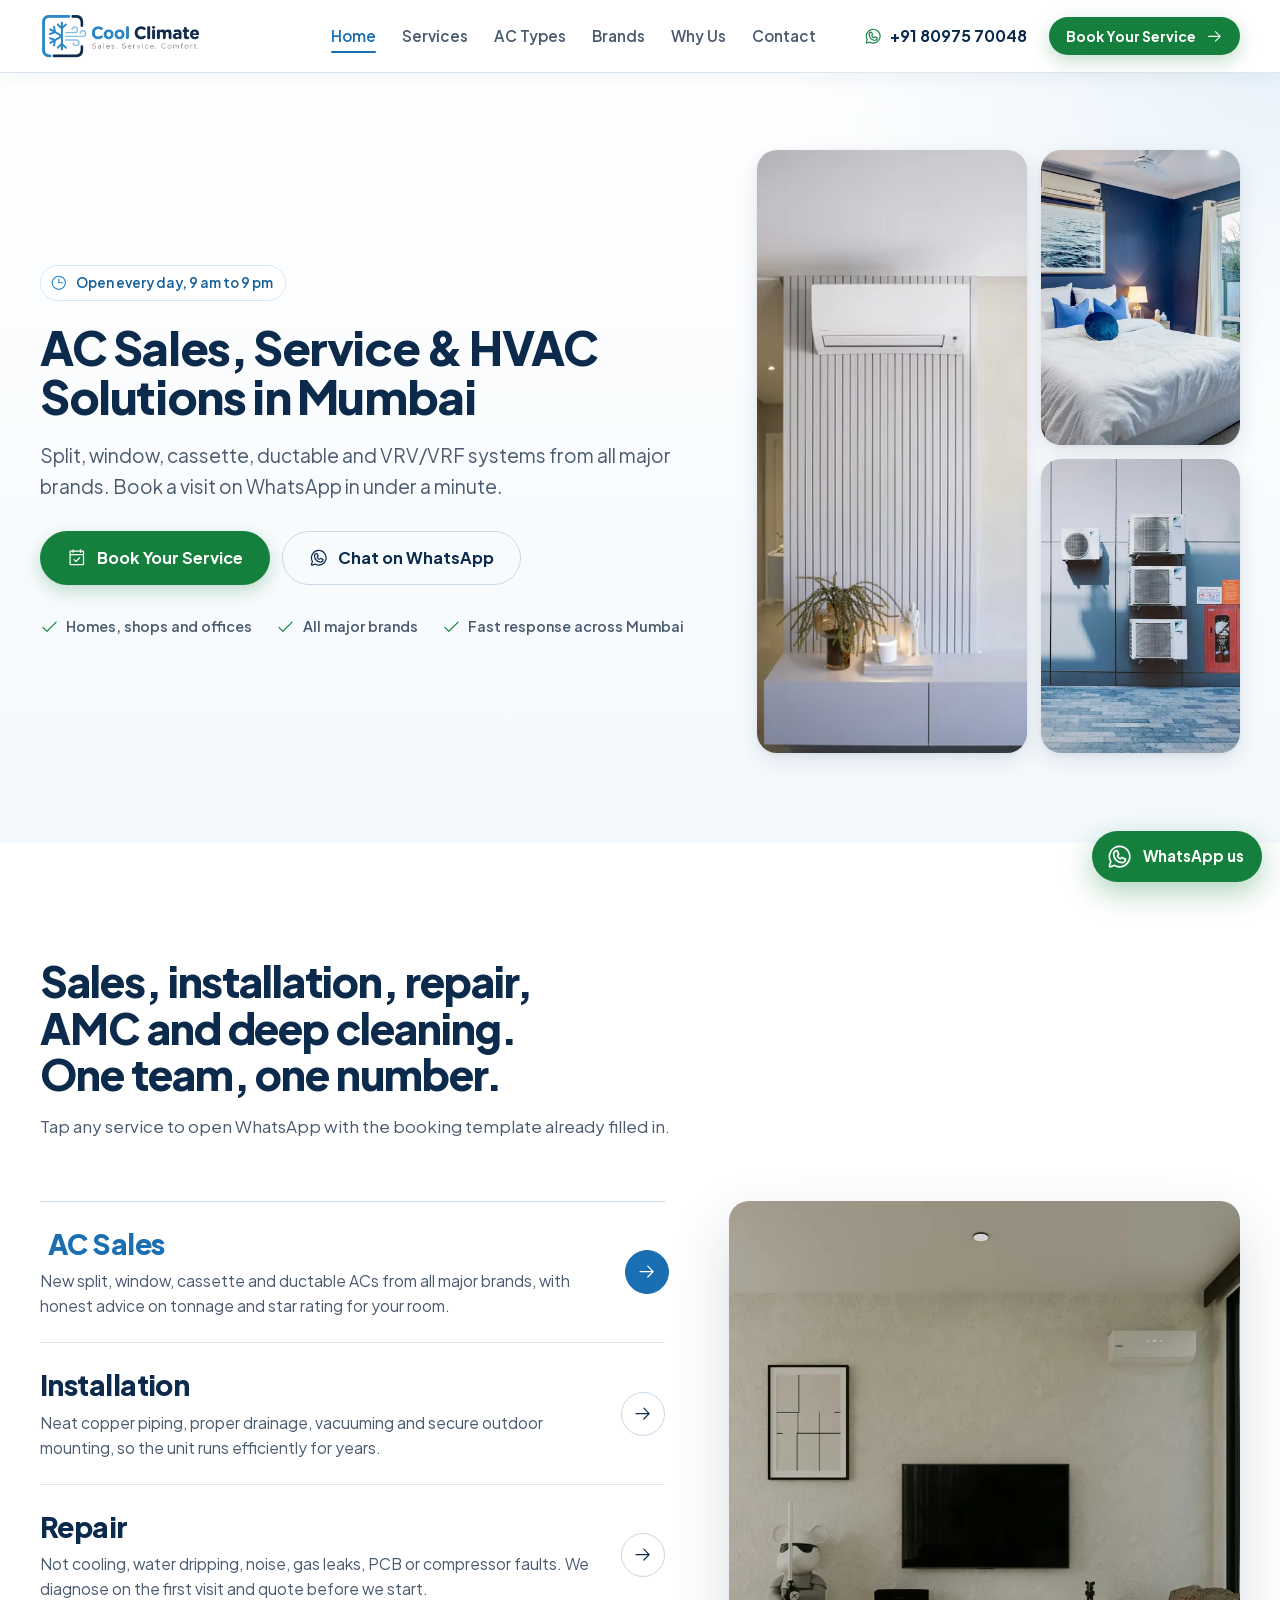
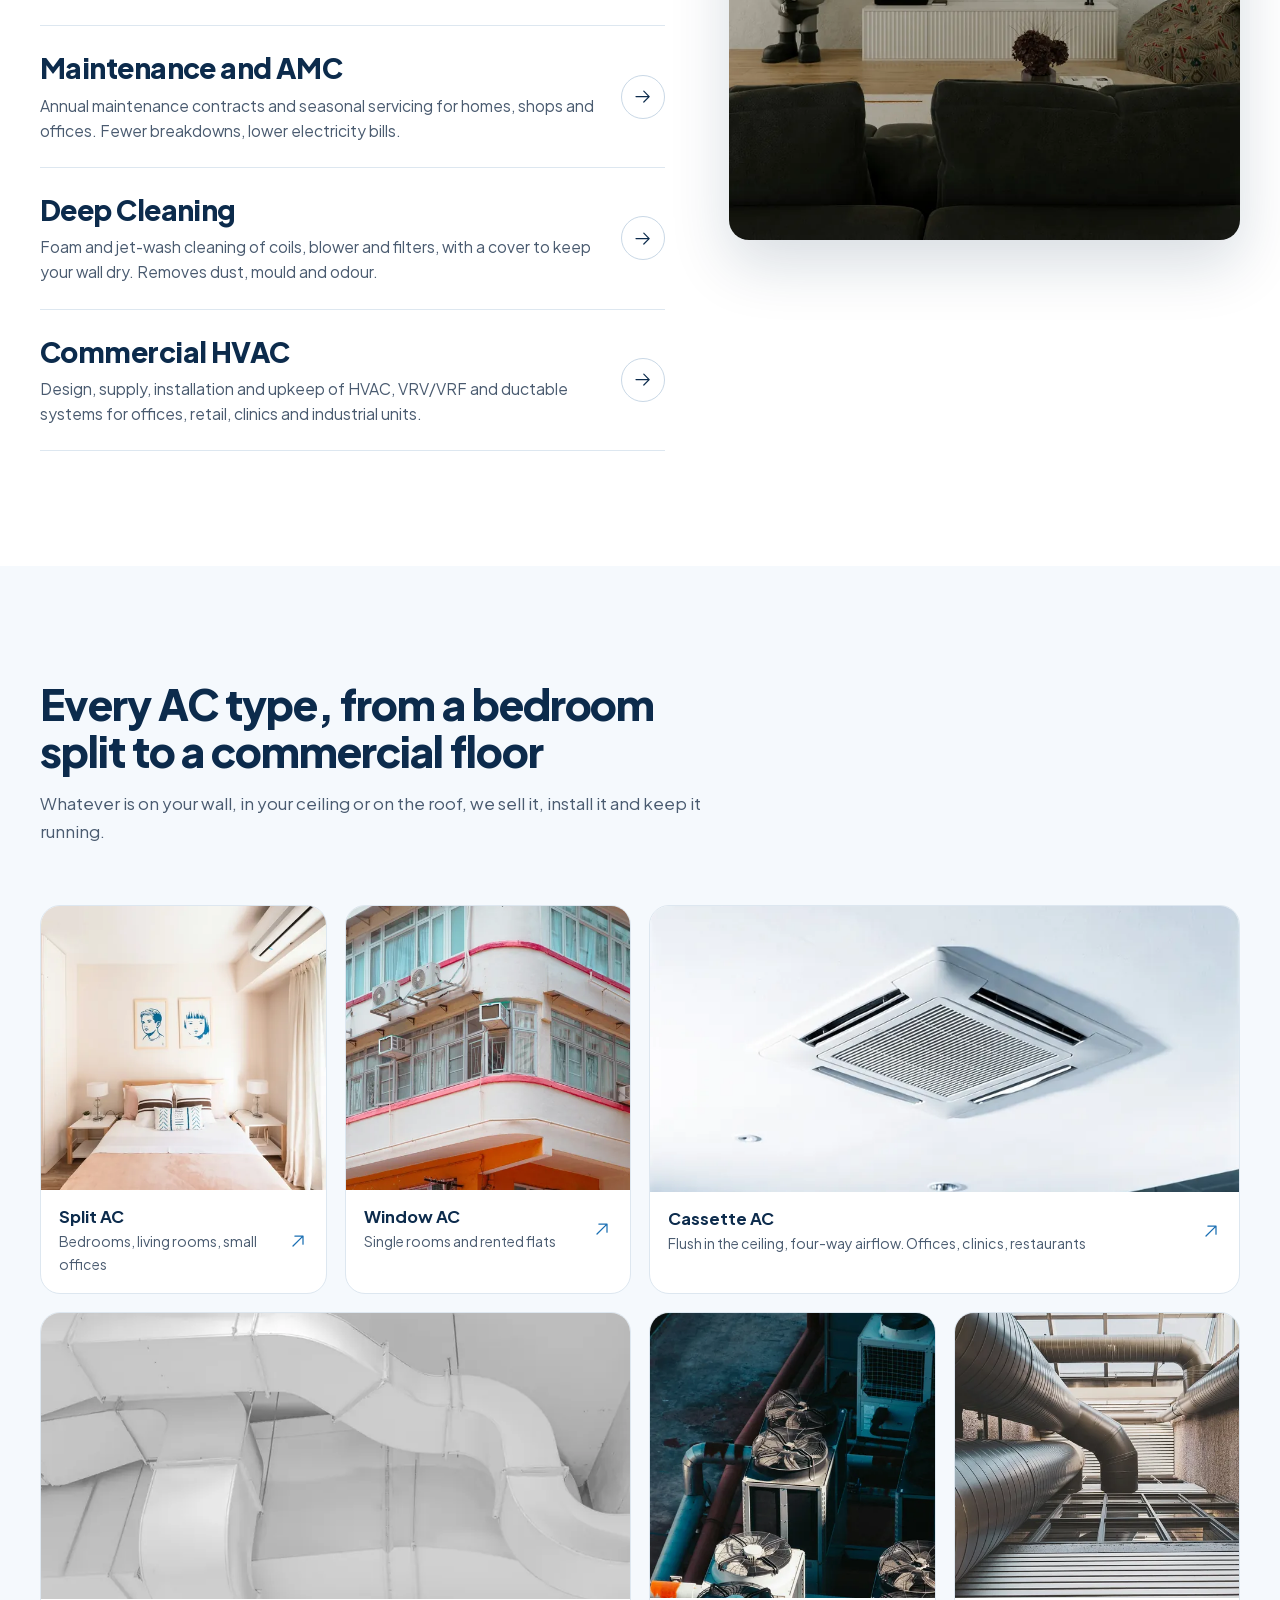
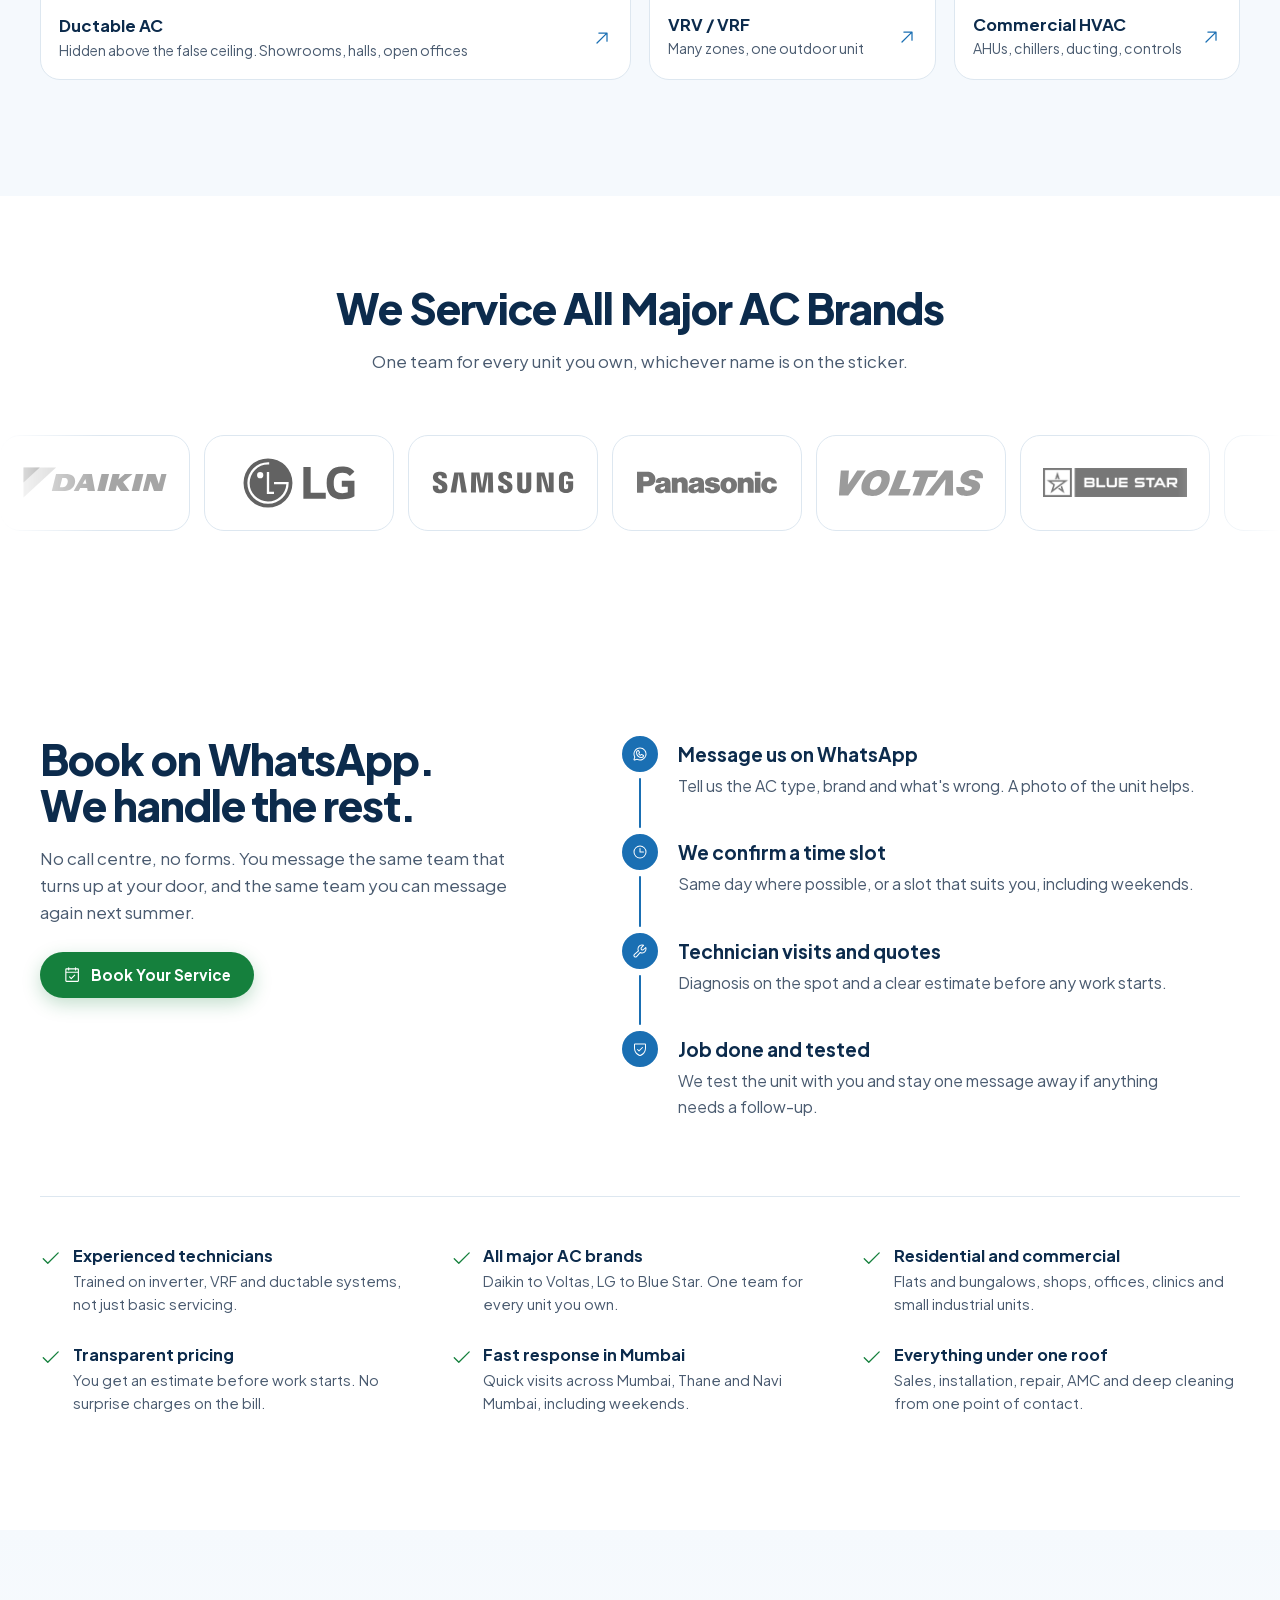
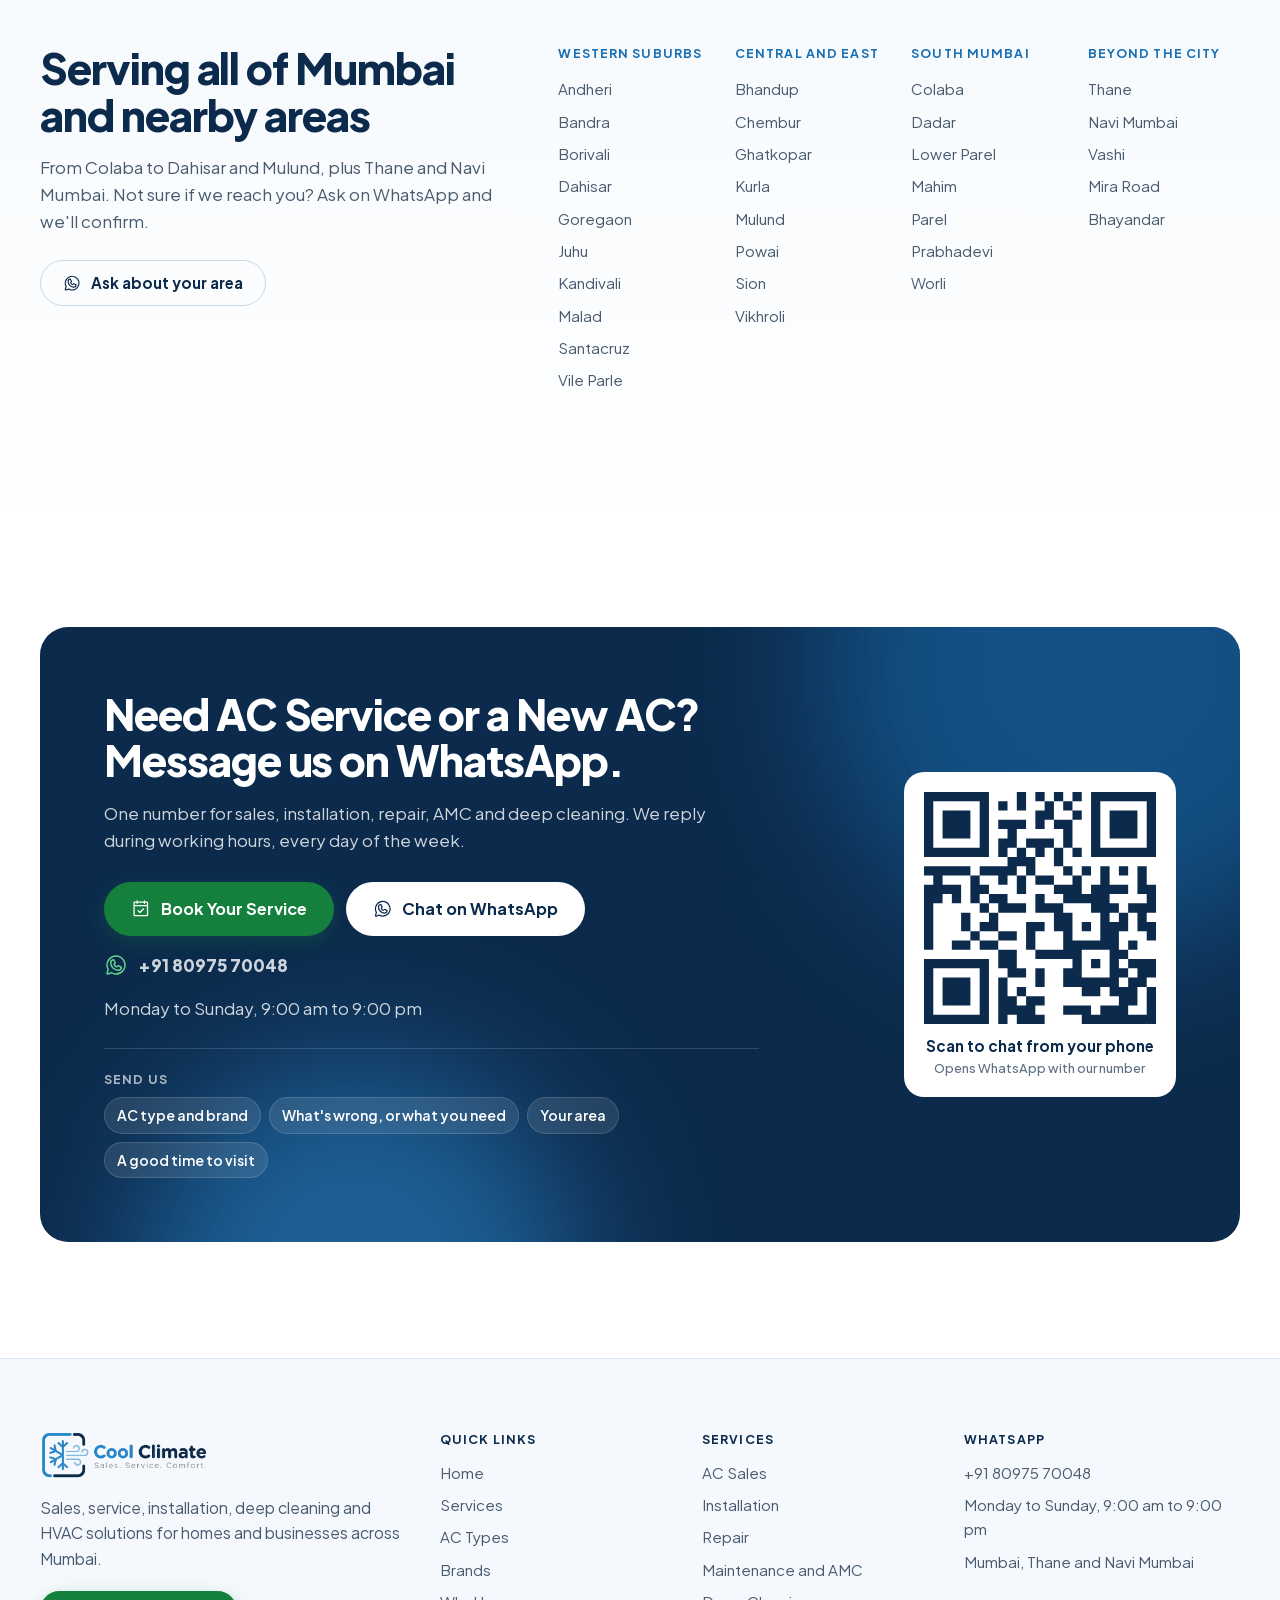
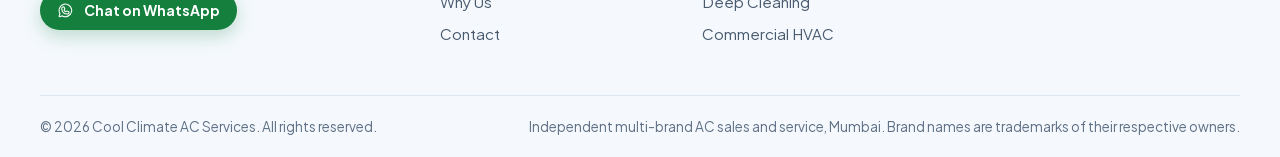
==== commit 46dd2b3b: "patch-1" ====
--- a/index.html
+++ b/index.html
@@ -44,7 +44,7 @@
 
 <!-- Performance: self-hosted font and the first hero photo load early -->
 <link rel="preload" href="assets/fonts/plus-jakarta-sans-latin.woff2" as="font" type="font/woff2" crossorigin>
-<link rel="preload" as="image" type="image/webp" imagesrcset="assets/img/hero-split-560.webp 560w, assets/img/hero-split-840.webp 840w" imagesizes="(min-width: 1024px) 22vw, 55vw">
+<link rel="preload" as="image" type="image/webp" imagesrcset="assets/img/hero-room-560.webp 560w, assets/img/hero-room-840.webp 840w" imagesizes="(min-width: 1024px) 22vw, 55vw">
 <link rel="stylesheet" href="css/styles.css">
 
 <!-- Local business structured data for Google -->
@@ -162,20 +162,20 @@
       <div class="hero-mosaic" aria-hidden="true">
         <figure class="m1">
           <picture>
-            <source type="image/webp" srcset="assets/img/hero-split-560.webp 560w, assets/img/hero-split-840.webp 840w" sizes="(min-width: 1024px) 22vw, 55vw">
-            <img src="assets/img/hero-split-560.jpg" srcset="assets/img/hero-split-560.jpg 560w, assets/img/hero-split-840.jpg 840w" sizes="(min-width: 1024px) 22vw, 55vw" width="560" height="700" alt="" fetchpriority="high" decoding="async">
+            <source type="image/webp" srcset="assets/img/hero-room-560.webp 560w, assets/img/hero-room-840.webp 840w" sizes="(min-width: 1024px) 22vw, 55vw">
+            <img src="assets/img/hero-room-560.jpg" srcset="assets/img/hero-room-560.jpg 560w, assets/img/hero-room-840.jpg 840w" sizes="(min-width: 1024px) 22vw, 55vw" width="560" height="700" alt="" fetchpriority="high" decoding="async">
           </picture>
         </figure>
         <figure class="m2">
           <picture>
-            <source type="image/webp" srcset="assets/img/type-cassette-480.webp 480w, assets/img/type-cassette-800.webp 800w" sizes="(min-width: 1024px) 16vw, 40vw">
-            <img src="assets/img/type-cassette-480.jpg" srcset="assets/img/type-cassette-480.jpg 480w, assets/img/type-cassette-800.jpg 800w" sizes="(min-width: 1024px) 16vw, 40vw" width="480" height="480" alt="" decoding="async">
+            <source type="image/webp" srcset="assets/img/hero-bedroom-480.webp 480w, assets/img/hero-bedroom-800.webp 800w" sizes="(min-width: 1024px) 16vw, 40vw">
+            <img src="assets/img/hero-bedroom-480.jpg" srcset="assets/img/hero-bedroom-480.jpg 480w, assets/img/hero-bedroom-800.jpg 800w" sizes="(min-width: 1024px) 16vw, 40vw" width="480" height="480" alt="" decoding="async">
           </picture>
         </figure>
         <figure class="m3">
           <picture>
-            <source type="image/webp" srcset="assets/img/type-vrf-480.webp 480w, assets/img/type-vrf-800.webp 800w" sizes="(min-width: 1024px) 16vw, 40vw">
-            <img src="assets/img/type-vrf-480.jpg" srcset="assets/img/type-vrf-480.jpg 480w, assets/img/type-vrf-800.jpg 800w" sizes="(min-width: 1024px) 16vw, 40vw" width="480" height="480" alt="" decoding="async">
+            <source type="image/webp" srcset="assets/img/hero-units-480.webp 480w, assets/img/hero-units-800.webp 800w" sizes="(min-width: 1024px) 16vw, 40vw">
+            <img src="assets/img/hero-units-480.jpg" srcset="assets/img/hero-units-480.jpg 480w, assets/img/hero-units-800.jpg 800w" sizes="(min-width: 1024px) 16vw, 40vw" width="480" height="480" alt="" decoding="async">
           </picture>
         </figure>
       </div>
@@ -237,12 +237,12 @@
         </ul>
 
         <div class="service-visual reveal" aria-hidden="true">
-          <picture><source type="image/webp" srcset="assets/img/type-split-800.webp"><img data-for="split" src="assets/img/type-split-800.jpg" width="800" height="800" alt="" loading="lazy" decoding="async"></picture>
-          <picture><source type="image/webp" srcset="assets/img/type-window-800.webp"><img data-for="window" src="assets/img/type-window-800.jpg" width="800" height="800" alt="" loading="lazy" decoding="async"></picture>
-          <picture><source type="image/webp" srcset="assets/img/type-cassette-800.webp"><img data-for="cassette" src="assets/img/type-cassette-800.jpg" width="800" height="800" alt="" loading="lazy" decoding="async"></picture>
-          <picture><source type="image/webp" srcset="assets/img/type-ductable-800.webp"><img data-for="ductable" src="assets/img/type-ductable-800.jpg" width="800" height="800" alt="" loading="lazy" decoding="async"></picture>
+          <picture><source type="image/webp" srcset="assets/img/svc-sales-800.webp"><img data-for="split" src="assets/img/svc-sales-800.jpg" width="800" height="1000" alt="" loading="lazy" decoding="async"></picture>
+          <picture><source type="image/webp" srcset="assets/img/svc-install-800.webp"><img data-for="window" src="assets/img/svc-install-800.jpg" width="800" height="1000" alt="" loading="lazy" decoding="async"></picture>
+          <picture><source type="image/webp" srcset="assets/img/svc-repair-800.webp"><img data-for="cassette" src="assets/img/svc-repair-800.jpg" width="800" height="1000" alt="" loading="lazy" decoding="async"></picture>
+          <picture><source type="image/webp" srcset="assets/img/svc-amc-800.webp"><img data-for="ductable" src="assets/img/svc-amc-800.jpg" width="800" height="1000" alt="" loading="lazy" decoding="async"></picture>
           <picture><source type="image/webp" srcset="assets/img/deep-cleaning-900.webp"><img data-for="cleaning" src="assets/img/deep-cleaning-900.jpg" width="900" height="1213" alt="" loading="lazy" decoding="async"></picture>
-          <picture><source type="image/webp" srcset="assets/img/type-hvac-800.webp"><img data-for="hvac" src="assets/img/type-hvac-800.jpg" width="800" height="800" alt="" loading="lazy" decoding="async"></picture>
+          <picture><source type="image/webp" srcset="assets/img/svc-hvac-800.webp"><img data-for="hvac" src="assets/img/svc-hvac-800.jpg" width="800" height="1000" alt="" loading="lazy" decoding="async"></picture>
         </div>
       </div>
     </div>
@@ -262,7 +262,7 @@
             <figure>
               <picture>
                 <source type="image/webp" srcset="assets/img/type-split-480.webp 480w, assets/img/type-split-800.webp 800w" sizes="(min-width: 1024px) 24vw, (min-width: 560px) 50vw, 100vw">
-                <img src="assets/img/type-split-480.jpg" srcset="assets/img/type-split-480.jpg 480w, assets/img/type-split-800.jpg 800w" sizes="(min-width: 1024px) 24vw, (min-width: 560px) 50vw, 100vw" width="480" height="480" alt="White split AC indoor unit on a living room wall" loading="lazy" decoding="async">
+                <img src="assets/img/type-split-480.jpg" srcset="assets/img/type-split-480.jpg 480w, assets/img/type-split-800.jpg 800w" sizes="(min-width: 1024px) 24vw, (min-width: 560px) 50vw, 100vw" width="480" height="480" alt="Wall-mounted split AC above a bed in a bright bedroom" loading="lazy" decoding="async">
               </picture>
             </figure>
             <div class="tile-cap"><div><h3>Split AC</h3><p>Bedrooms, living rooms, small offices</p></div><svg class="icon" aria-hidden="true" focusable="false" xmlns="http://www.w3.org/2000/svg" viewBox="0 0 256 256" fill="currentColor"><path d="M200,64V168a8,8,0,0,1-16,0V83.31L69.66,197.66a8,8,0,0,1-11.32-11.32L172.69,72H88a8,8,0,0,1,0-16H192A8,8,0,0,1,200,64Z"/></svg></div>
@@ -273,7 +273,7 @@
             <figure>
               <picture>
                 <source type="image/webp" srcset="assets/img/type-window-480.webp 480w, assets/img/type-window-800.webp 800w" sizes="(min-width: 1024px) 24vw, (min-width: 560px) 50vw, 100vw">
-                <img src="assets/img/type-window-480.jpg" srcset="assets/img/type-window-480.jpg 480w, assets/img/type-window-800.jpg 800w" sizes="(min-width: 1024px) 24vw, (min-width: 560px) 50vw, 100vw" width="480" height="480" alt="Window AC unit fitted in a bedroom window" loading="lazy" decoding="async">
+                <img src="assets/img/type-window-480.jpg" srcset="assets/img/type-window-480.jpg 480w, assets/img/type-window-800.jpg 800w" sizes="(min-width: 1024px) 24vw, (min-width: 560px) 50vw, 100vw" width="480" height="480" alt="Window AC units on the corner of a white apartment building" loading="lazy" decoding="async">
               </picture>
             </figure>
             <div class="tile-cap"><div><h3>Window AC</h3><p>Single rooms and rented flats</p></div><svg class="icon" aria-hidden="true" focusable="false" xmlns="http://www.w3.org/2000/svg" viewBox="0 0 256 256" fill="currentColor"><path d="M200,64V168a8,8,0,0,1-16,0V83.31L69.66,197.66a8,8,0,0,1-11.32-11.32L172.69,72H88a8,8,0,0,1,0-16H192A8,8,0,0,1,200,64Z"/></svg></div>
@@ -295,7 +295,7 @@
             <figure>
               <picture>
                 <source type="image/webp" srcset="assets/img/type-ductable-800.webp 800w, assets/img/type-ductable-1200.webp 1200w" sizes="(min-width: 1024px) 50vw, 100vw">
-                <img src="assets/img/type-ductable-800.jpg" srcset="assets/img/type-ductable-800.jpg 800w, assets/img/type-ductable-1200.jpg 1200w" sizes="(min-width: 1024px) 50vw, 100vw" width="800" height="800" alt="Linear supply air grilles of a concealed ductable AC" loading="lazy" decoding="async">
+                <img src="assets/img/type-ductable-800.jpg" srcset="assets/img/type-ductable-800.jpg 800w, assets/img/type-ductable-1200.jpg 1200w" sizes="(min-width: 1024px) 50vw, 100vw" width="800" height="800" alt="White ductwork running across a ceiling" loading="lazy" decoding="async">
               </picture>
             </figure>
             <div class="tile-cap"><div><h3>Ductable AC</h3><p>Hidden above the false ceiling. Showrooms, halls, open offices</p></div><svg class="icon" aria-hidden="true" focusable="false" xmlns="http://www.w3.org/2000/svg" viewBox="0 0 256 256" fill="currentColor"><path d="M200,64V168a8,8,0,0,1-16,0V83.31L69.66,197.66a8,8,0,0,1-11.32-11.32L172.69,72H88a8,8,0,0,1,0-16H192A8,8,0,0,1,200,64Z"/></svg></div>
@@ -306,7 +306,7 @@
             <figure>
               <picture>
                 <source type="image/webp" srcset="assets/img/type-vrf-480.webp 480w, assets/img/type-vrf-800.webp 800w" sizes="(min-width: 1024px) 24vw, (min-width: 560px) 50vw, 100vw">
-                <img src="assets/img/type-vrf-480.jpg" srcset="assets/img/type-vrf-480.jpg 480w, assets/img/type-vrf-800.jpg 800w" sizes="(min-width: 1024px) 24vw, (min-width: 560px) 50vw, 100vw" width="480" height="480" alt="Row of VRF outdoor units on a commercial rooftop in Mumbai" loading="lazy" decoding="async">
+                <img src="assets/img/type-vrf-480.jpg" srcset="assets/img/type-vrf-480.jpg 480w, assets/img/type-vrf-800.jpg 800w" sizes="(min-width: 1024px) 24vw, (min-width: 560px) 50vw, 100vw" width="480" height="480" alt="Cluster of outdoor condensing units and pipework on a rooftop" loading="lazy" decoding="async">
               </picture>
             </figure>
             <div class="tile-cap"><div><h3>VRV / VRF</h3><p>Many zones, one outdoor unit</p></div><svg class="icon" aria-hidden="true" focusable="false" xmlns="http://www.w3.org/2000/svg" viewBox="0 0 256 256" fill="currentColor"><path d="M200,64V168a8,8,0,0,1-16,0V83.31L69.66,197.66a8,8,0,0,1-11.32-11.32L172.69,72H88a8,8,0,0,1,0-16H192A8,8,0,0,1,200,64Z"/></svg></div>
@@ -317,7 +317,7 @@
             <figure>
               <picture>
                 <source type="image/webp" srcset="assets/img/type-hvac-480.webp 480w, assets/img/type-hvac-800.webp 800w" sizes="(min-width: 1024px) 24vw, (min-width: 560px) 50vw, 100vw">
-                <img src="assets/img/type-hvac-480.jpg" srcset="assets/img/type-hvac-480.jpg 480w, assets/img/type-hvac-800.jpg 800w" sizes="(min-width: 1024px) 24vw, (min-width: 560px) 50vw, 100vw" width="480" height="480" alt="Commercial HVAC plant room with air handling unit and pipework" loading="lazy" decoding="async">
+                <img src="assets/img/type-hvac-480.jpg" srcset="assets/img/type-hvac-480.jpg 480w, assets/img/type-hvac-800.jpg 800w" sizes="(min-width: 1024px) 24vw, (min-width: 560px) 50vw, 100vw" width="480" height="480" alt="Large spiral ventilation ducts in a commercial building" loading="lazy" decoding="async">
               </picture>
             </figure>
             <div class="tile-cap"><div><h3>Commercial HVAC</h3><p>AHUs, chillers, ducting, controls</p></div><svg class="icon" aria-hidden="true" focusable="false" xmlns="http://www.w3.org/2000/svg" viewBox="0 0 256 256" fill="currentColor"><path d="M200,64V168a8,8,0,0,1-16,0V83.31L69.66,197.66a8,8,0,0,1-11.32-11.32L172.69,72H88a8,8,0,0,1,0-16H192A8,8,0,0,1,200,64Z"/></svg></div>
--- a/css/styles.css
+++ b/css/styles.css
@@ -404,23 +404,29 @@
 .why-intro p { margin-top: 16px; color: var(--text-2); font-size: 1.0625rem; max-width: 46ch; }
 .why-intro .btn { margin-top: 26px; }
 
-.steps { position: relative; padding-left: 52px; display: grid; gap: 34px; }
-.steps::before, .steps::after {
-  content: ""; position: absolute; left: 17px; top: 10px; bottom: 10px; width: 2px; border-radius: 2px;
-  background: var(--ice-200);
-}
-.steps::after { background: var(--blue); transform: scaleY(0); transform-origin: top; transition: transform 1.6s var(--ease) .15s; }
-.steps.is-visible::after { transform: scaleY(1); }
-.steps li { position: relative; }
+.steps { position: relative; padding-left: 56px; display: grid; gap: 36px; }
+.steps li { position: relative; padding-top: 6px; }
+/* connector from this marker to the next one; the last step has none */
+.steps li::before, .steps li::after {
+  content: ""; position: absolute; left: -39px; top: 42px; width: 2px; height: calc(100% - 12px);
+  border-radius: 2px; background: var(--ice-200);
+}
+.steps li::after {
+  background: var(--blue); transform: scaleY(0); transform-origin: top;
+  transition: transform .7s var(--ease);
+  transition-delay: calc(.45s + var(--i, 0) * .45s);
+}
+.steps li:last-child::before, .steps li:last-child::after { display: none; }
+.steps.is-visible li::after { transform: scaleY(1); }
 .step-dot {
-  position: absolute; left: -52px; top: 0; width: 36px; height: 36px; border-radius: 50%;
-  background: #fff; border: 2px solid var(--blue); color: var(--blue);
+  position: absolute; left: -56px; top: 0; width: 36px; height: 36px; border-radius: 50%;
+  background: var(--ice-100); border: 2px solid var(--blue); color: var(--blue);
   display: grid; place-items: center; font-size: 1rem;
   transform: scale(.5); opacity: 0;
-  transition: transform .6s var(--ease), opacity .4s;
-  transition-delay: calc(.25s + var(--i, 0) * .3s);
-}
-.steps.is-visible .step-dot { transform: none; opacity: 1; }
+  transition: transform .6s var(--ease), opacity .4s, background-color .4s, color .4s;
+  transition-delay: calc(.15s + var(--i, 0) * .45s);
+}
+.steps.is-visible .step-dot { transform: none; opacity: 1; background: var(--blue); color: #fff; }
 .steps h3 { font-size: 1.2rem; margin-bottom: 6px; }
 .steps p { color: var(--text-2); max-width: 48ch; }
 
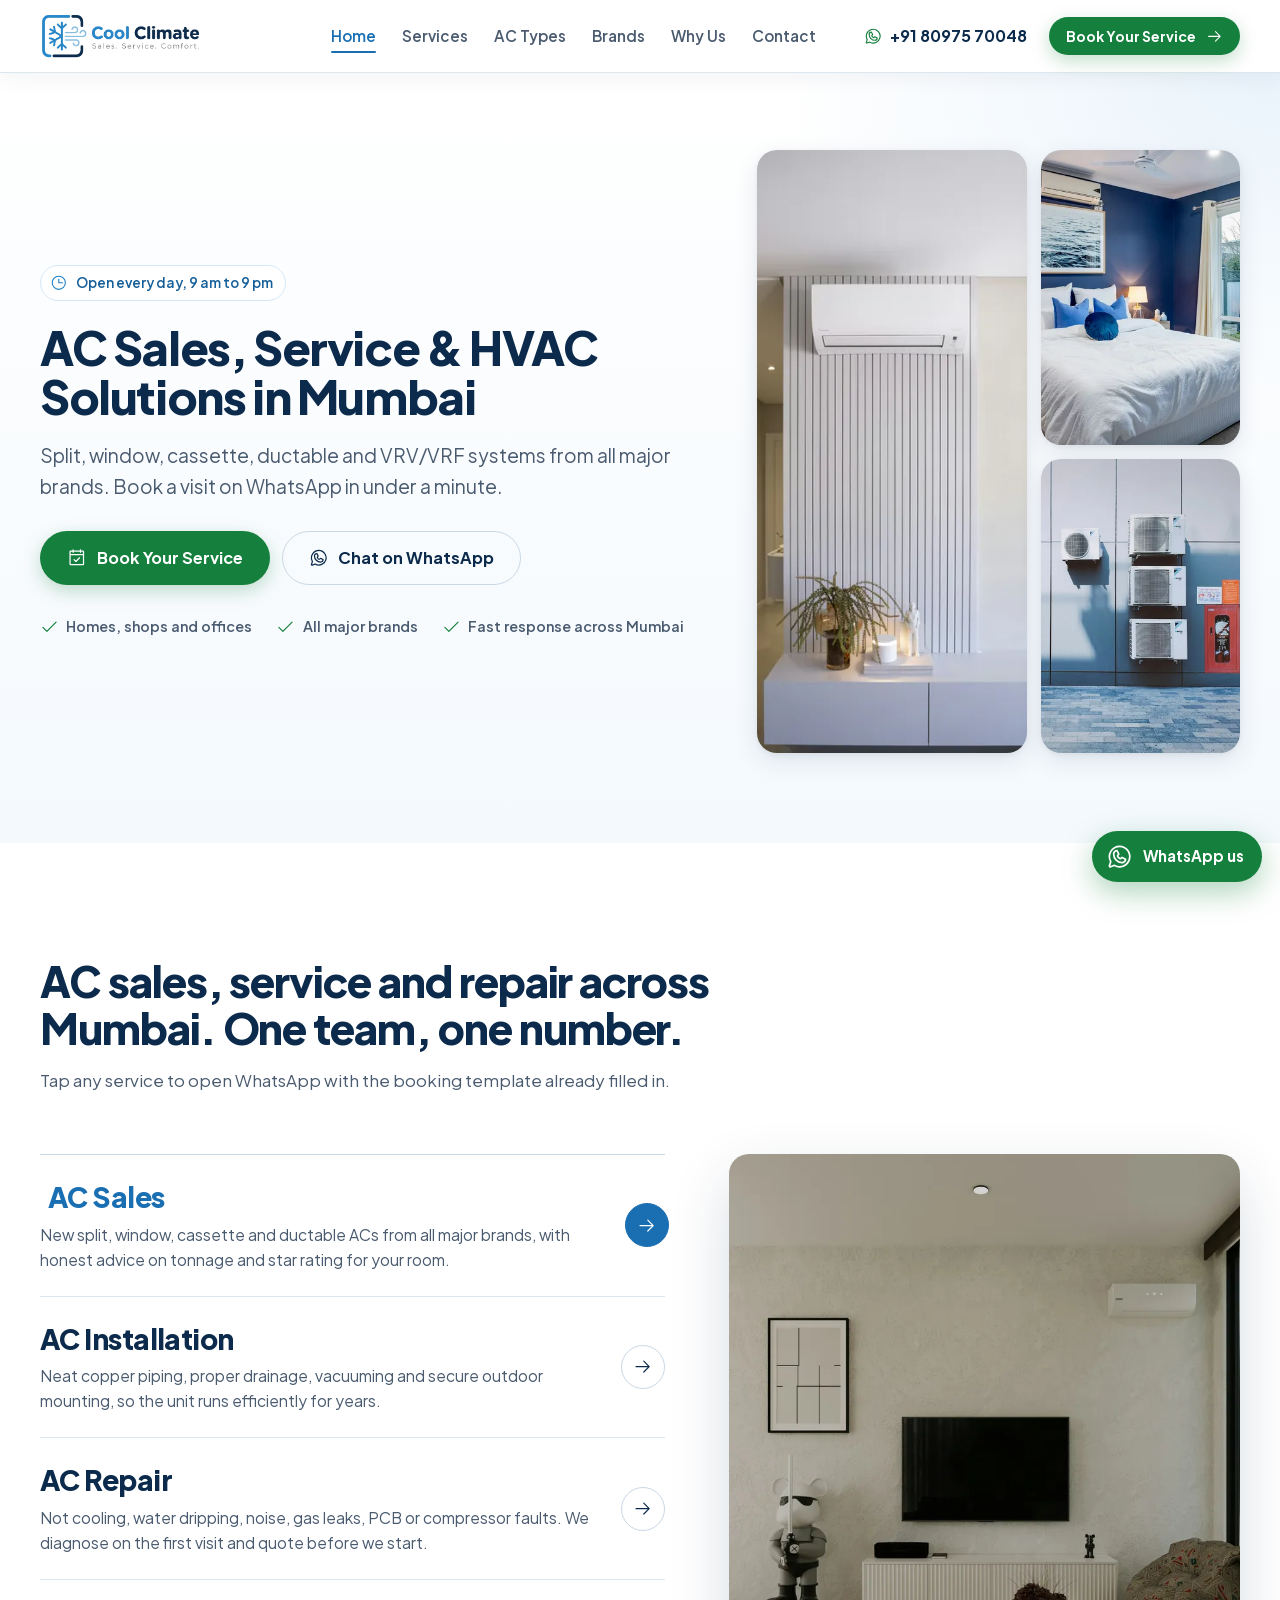
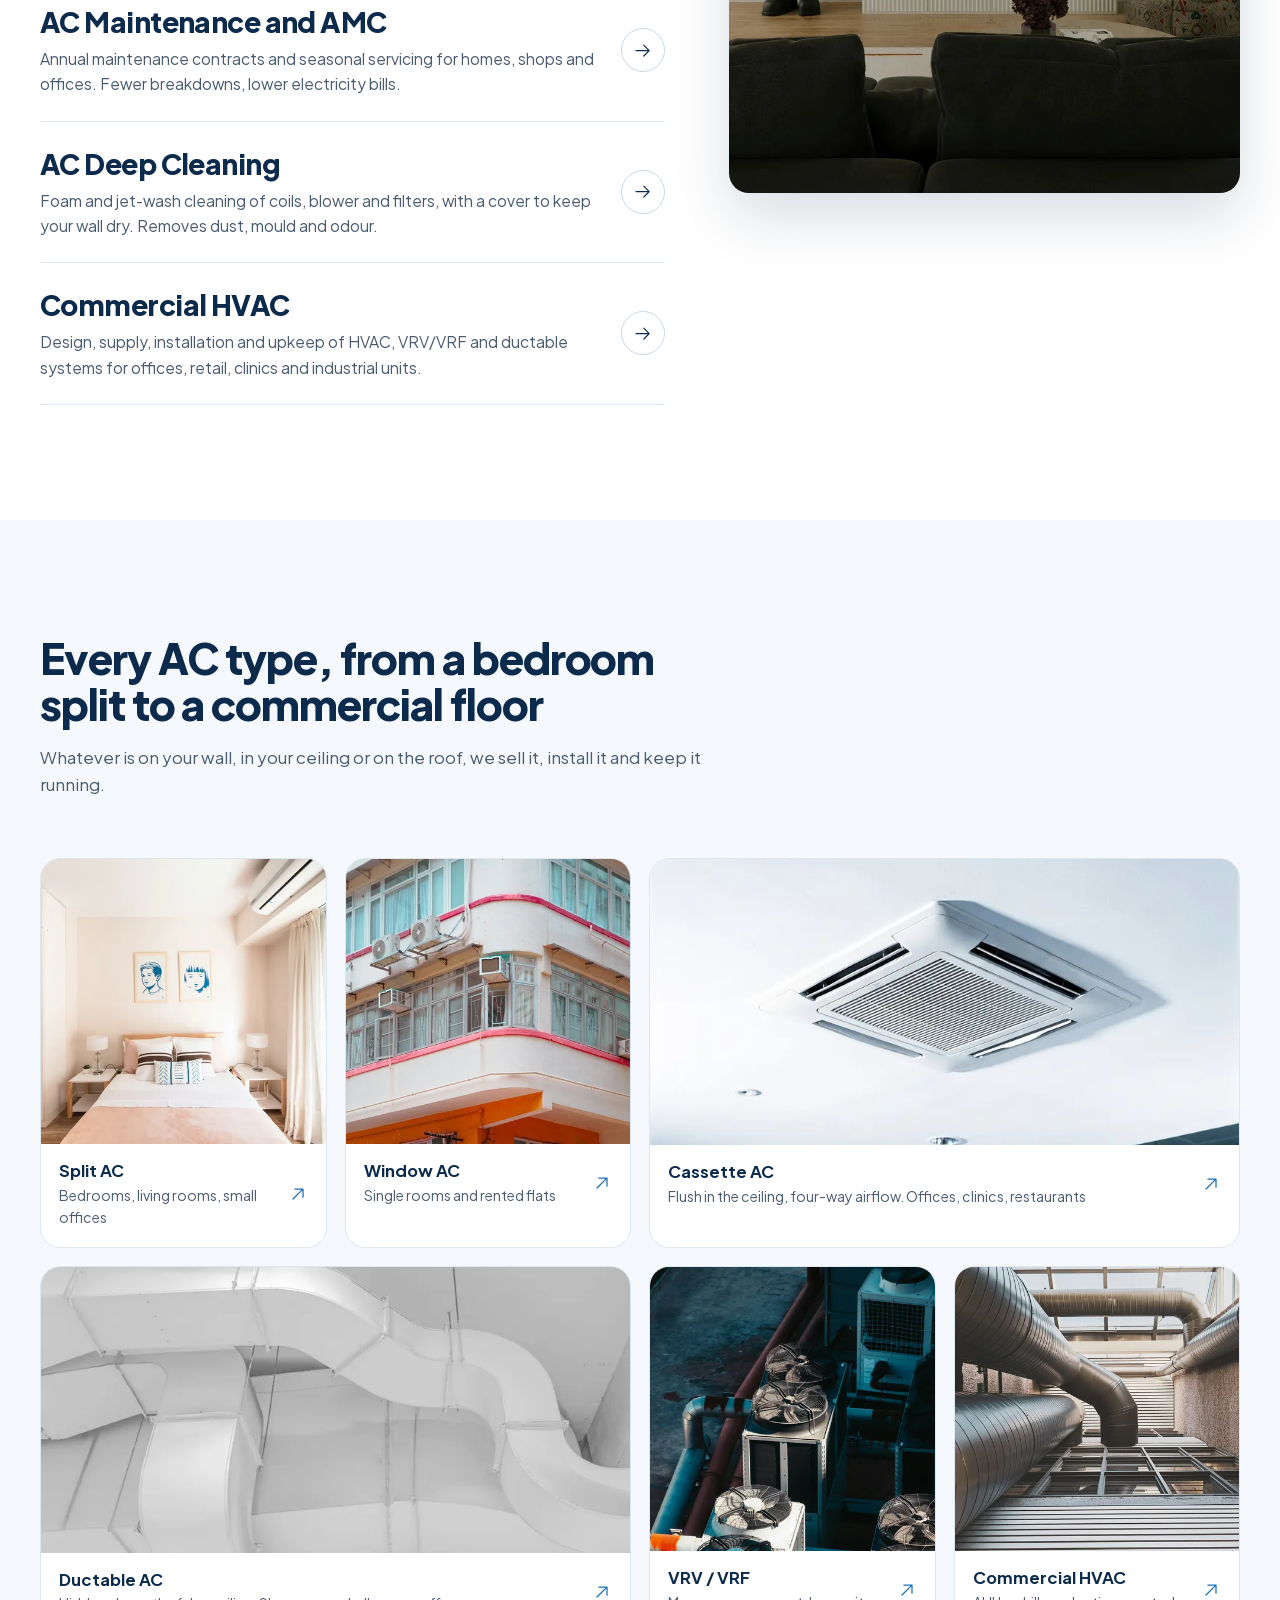
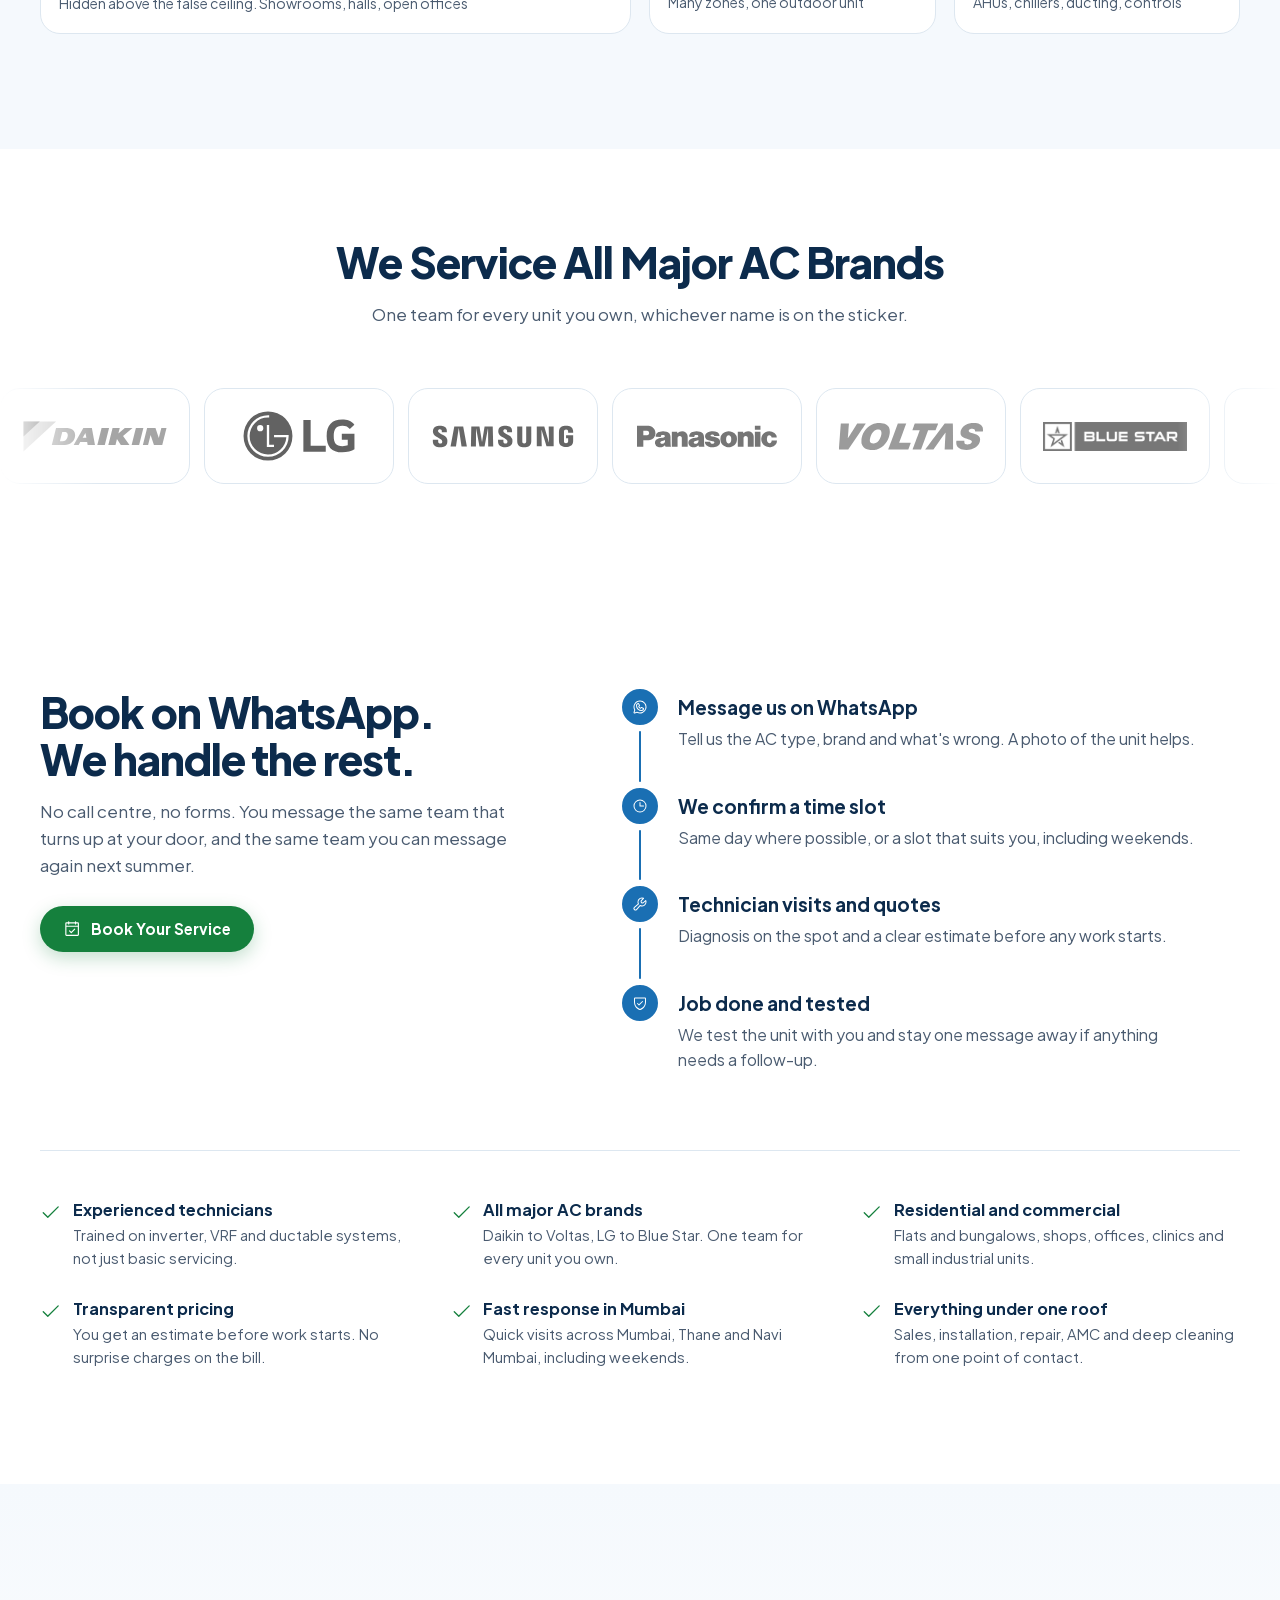
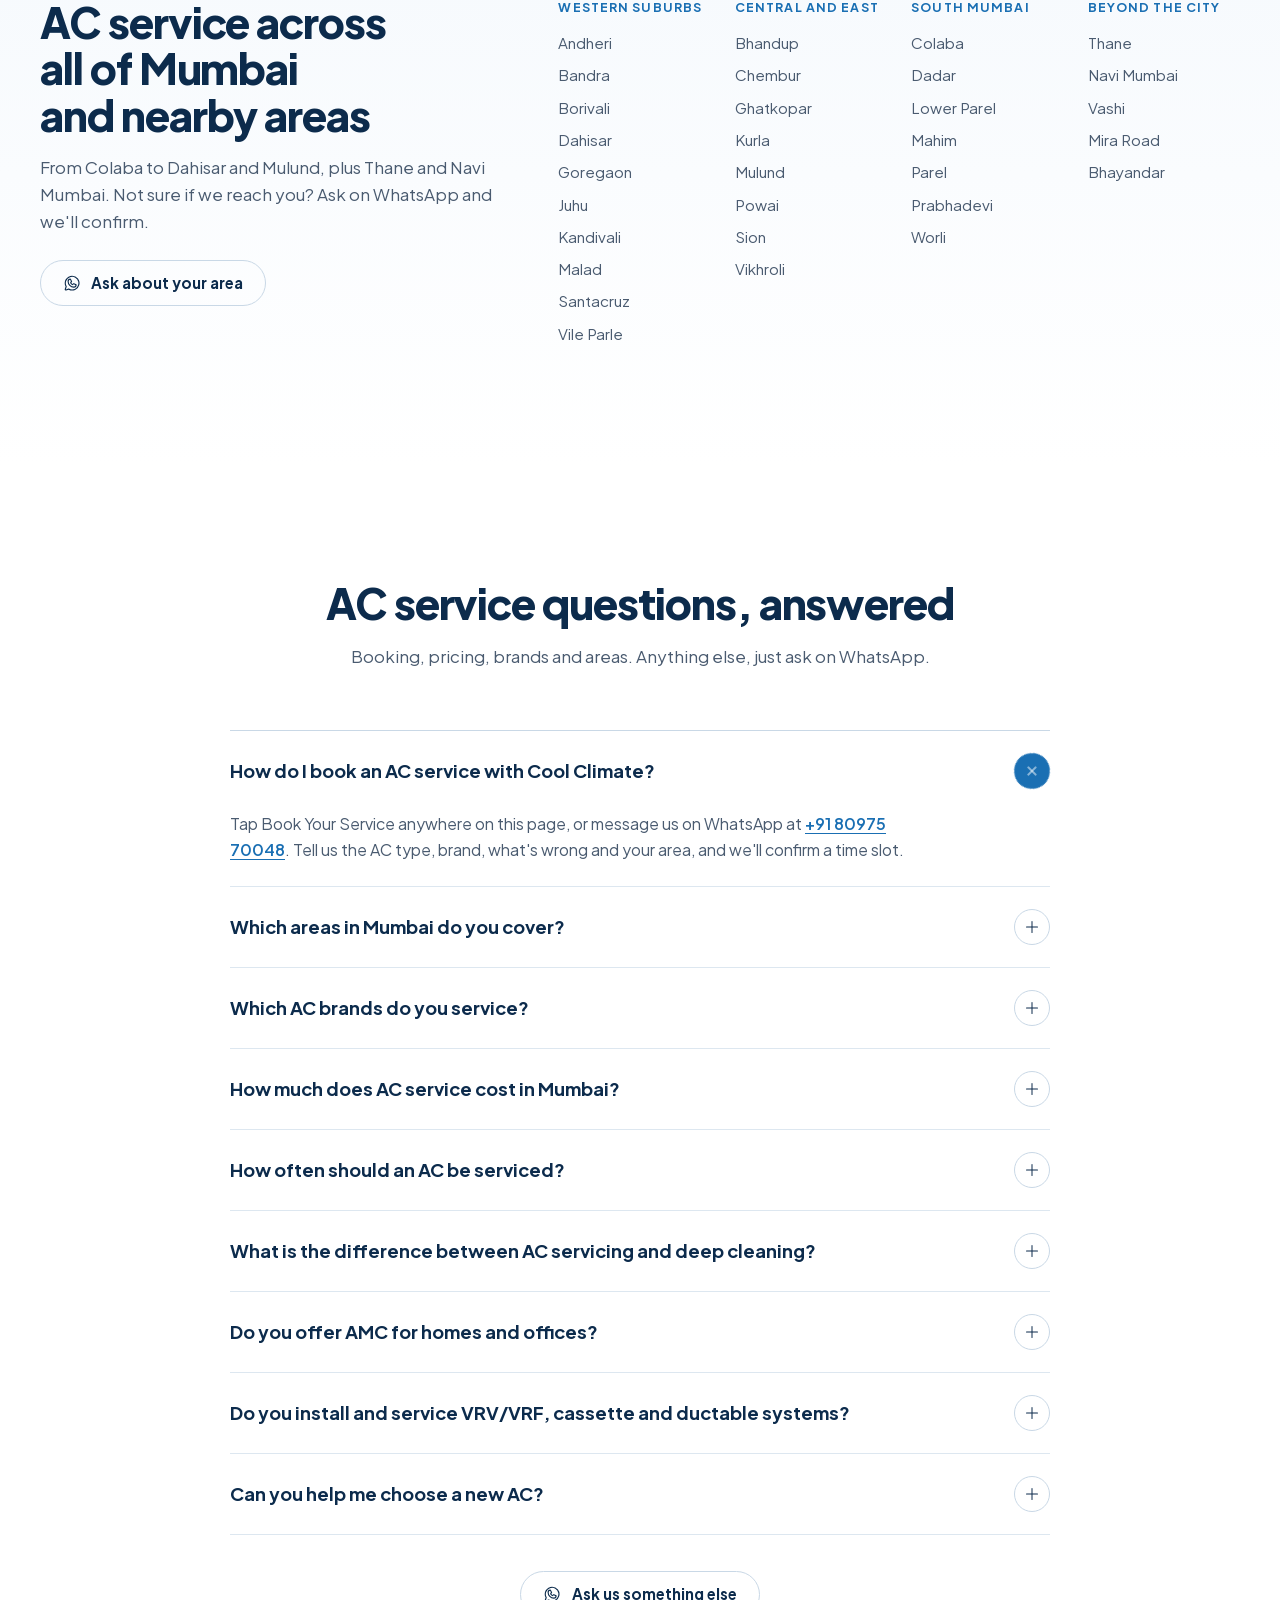
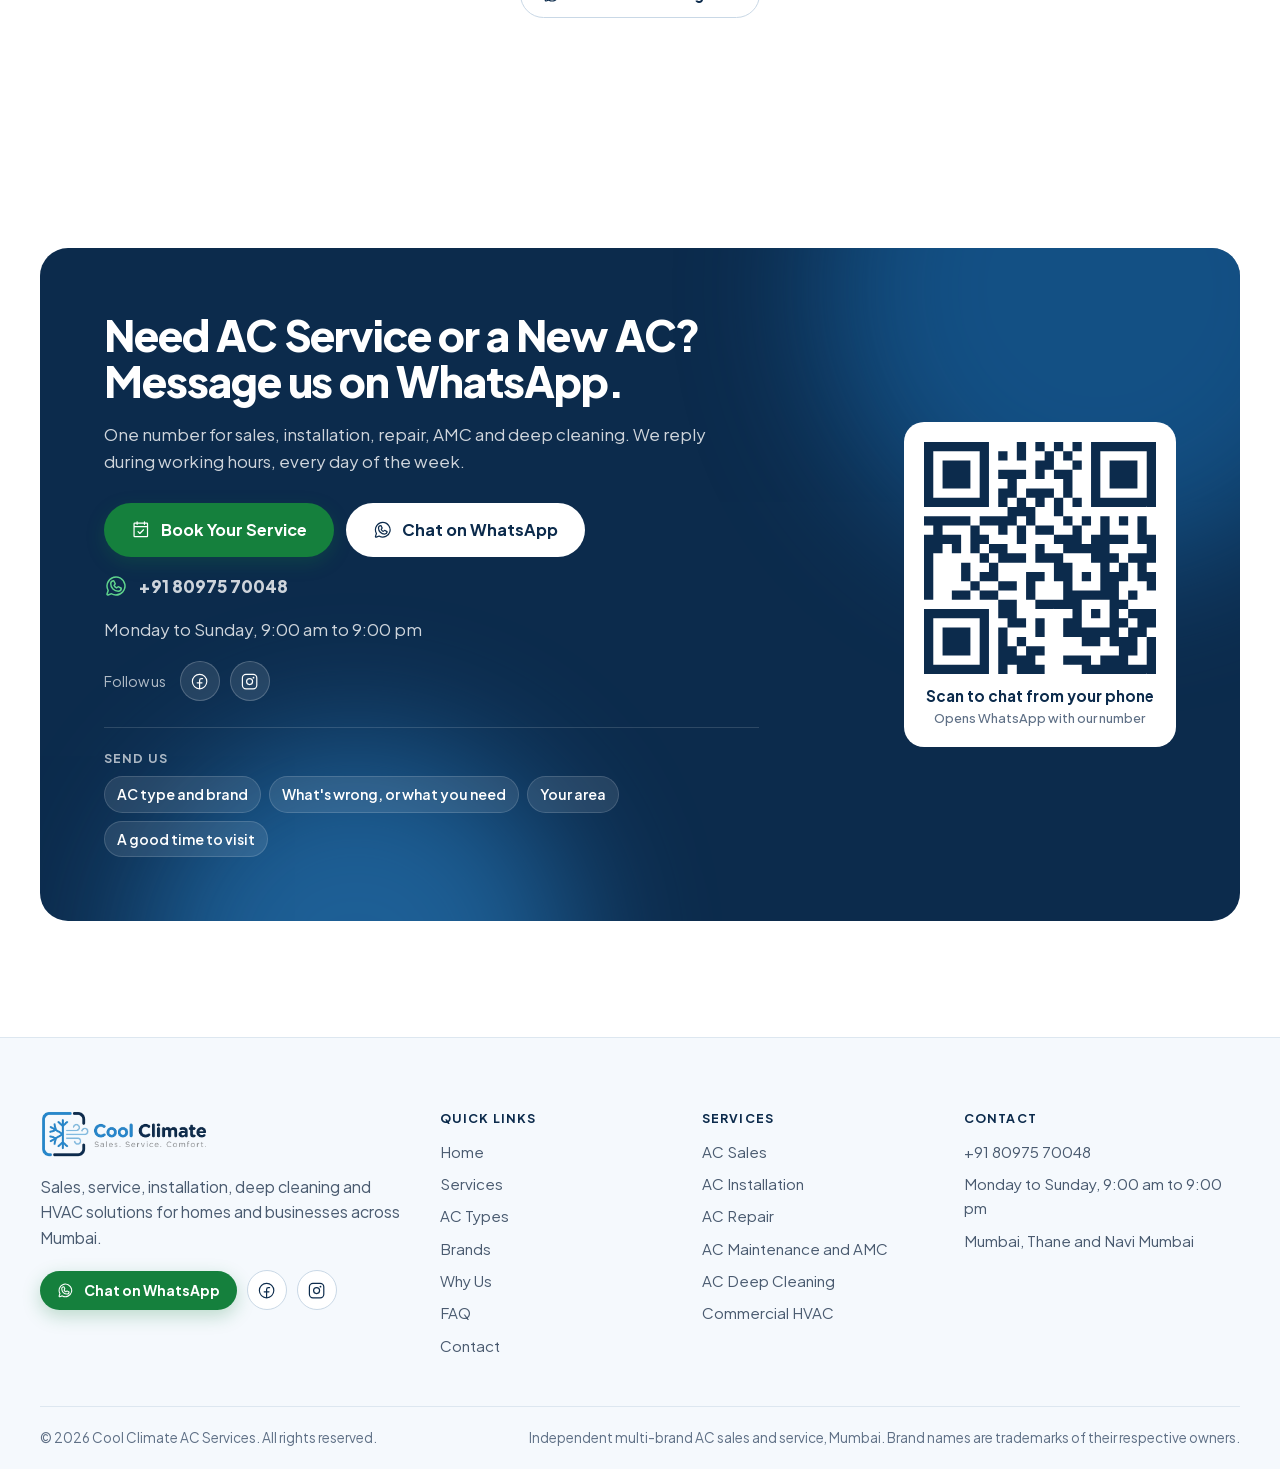
==== commit 9f6cf101: "seo" ====
--- a/index.html
+++ b/index.html
@@ -8,14 +8,17 @@
 <!-- =====================================================================
      EDIT YOUR DETAILS
      1) WhatsApp number and messages: the data-* attributes on the <body> tag.
-     2) Website address: replace [WEBSITE URL] here in the <head> (and in
-        robots.txt and sitemap.xml) once you have a domain.
+     2) Website address: set to https://coolclimateac.in (no www) in this file,
+        robots.txt and sitemap.xml. If the domain ever changes, search and
+        replace it in all three.
+     3) Facebook and Instagram: search for data-social and replace href="#"
+        with your page URLs, then add the same URLs to "sameAs" below.
      ===================================================================== -->
 
-<title>AC Sales, Service &amp; Repair in Mumbai | Cool Climate AC Services</title>
-<meta name="description" content="Cool Climate AC Services: AC sales, installation, repair, AMC, deep cleaning and HVAC solutions across Mumbai. Split, window, cassette, ductable and VRV/VRF systems, all major brands. Book on WhatsApp.">
-<link rel="canonical" href="[WEBSITE URL]/">
-<meta name="robots" content="index, follow">
+<title>AC Service, Repair &amp; Installation in Mumbai | Cool Climate</title>
+<meta name="description" content="AC service, repair, installation, AMC and deep cleaning across Mumbai, Thane and Navi Mumbai. All AC types and brands. Book on WhatsApp in a minute.">
+<link rel="canonical" href="https://coolclimateac.in/">
+<meta name="robots" content="index, follow, max-image-preview:large, max-snippet:-1">
 <meta name="theme-color" content="#1a6fb3">
 <meta name="geo.region" content="IN-MH">
 <meta name="geo.placename" content="Mumbai, Maharashtra">
@@ -25,16 +28,17 @@
 <meta property="og:site_name" content="Cool Climate AC Services">
 <meta property="og:title" content="AC Sales, Service &amp; HVAC Solutions in Mumbai">
 <meta property="og:description" content="Split, window, cassette, ductable and VRV/VRF systems from all major brands. Book sales, installation, repair, AMC or deep cleaning on WhatsApp.">
-<meta property="og:url" content="[WEBSITE URL]/">
-<meta property="og:image" content="[WEBSITE URL]/assets/img/og-image.jpg">
+<meta property="og:url" content="https://coolclimateac.in/">
+<meta property="og:image" content="https://coolclimateac.in/assets/img/og-image.jpg">
 <meta property="og:image:width" content="1200">
 <meta property="og:image:height" content="630">
+<meta property="og:image:type" content="image/jpeg">
 <meta property="og:image:alt" content="Cool Climate AC Services, AC sales, service and HVAC solutions in Mumbai">
 <meta property="og:locale" content="en_IN">
 <meta name="twitter:card" content="summary_large_image">
 <meta name="twitter:title" content="AC Sales, Service &amp; HVAC Solutions in Mumbai">
 <meta name="twitter:description" content="All AC types, all major brands. Book sales, installation, repair, AMC or deep cleaning on WhatsApp.">
-<meta name="twitter:image" content="[WEBSITE URL]/assets/img/og-image.jpg">
+<meta name="twitter:image" content="https://coolclimateac.in/assets/img/og-image.jpg">
 
 <!-- Icons -->
 <link rel="icon" href="favicon.ico" sizes="any">
@@ -45,50 +49,388 @@
 <!-- Performance: self-hosted font and the first hero photo load early -->
 <link rel="preload" href="assets/fonts/plus-jakarta-sans-latin.woff2" as="font" type="font/woff2" crossorigin>
 <link rel="preload" as="image" type="image/webp" imagesrcset="assets/img/hero-room-560.webp 560w, assets/img/hero-room-840.webp 840w" imagesizes="(min-width: 1024px) 22vw, 55vw">
-<link rel="stylesheet" href="css/styles.css">
-
-<!-- Local business structured data for Google -->
+<link rel="stylesheet" href="css/styles.css?v=20260929">
+
+<!-- Structured data for Google: business, website and FAQ.
+     When your Facebook and Instagram pages are live, add their URLs to "sameAs". -->
 <script type="application/ld+json">
 {
   "@context": "https://schema.org",
-  "@type": "HVACBusiness",
-  "name": "Cool Climate AC Services",
-  "description": "AC sales, installation, repair, AMC, deep cleaning and HVAC solutions for homes and businesses across Mumbai. All AC types and all major brands.",
-  "url": "[WEBSITE URL]/",
-  "logo": "[WEBSITE URL]/assets/img/logo.png",
-  "image": "[WEBSITE URL]/assets/img/og-image.jpg",
-  "telephone": "+91 80975 70048",
-  "sameAs": ["https://wa.me/918097570048"],
-  "address": {
-    "@type": "PostalAddress",
-    "addressLocality": "Mumbai",
-    "addressRegion": "Maharashtra",
-    "addressCountry": "IN"
-  },
-  "areaServed": [
-    { "@type": "City", "name": "Mumbai" },
-    { "@type": "City", "name": "Navi Mumbai" },
-    { "@type": "City", "name": "Thane" }
-  ],
-  "openingHoursSpecification": {
-    "@type": "OpeningHoursSpecification",
-    "dayOfWeek": ["Monday", "Tuesday", "Wednesday", "Thursday", "Friday", "Saturday", "Sunday"],
-    "opens": "09:00",
-    "closes": "21:00"
-  },
-  "priceRange": "₹₹",
-  "hasOfferCatalog": {
-    "@type": "OfferCatalog",
-    "name": "AC services",
-    "itemListElement": [
-      { "@type": "Offer", "itemOffered": { "@type": "Service", "name": "AC Sales" } },
-      { "@type": "Offer", "itemOffered": { "@type": "Service", "name": "AC Installation" } },
-      { "@type": "Offer", "itemOffered": { "@type": "Service", "name": "AC Repair" } },
-      { "@type": "Offer", "itemOffered": { "@type": "Service", "name": "AC Maintenance and AMC" } },
-      { "@type": "Offer", "itemOffered": { "@type": "Service", "name": "AC Deep Cleaning" } },
-      { "@type": "Offer", "itemOffered": { "@type": "Service", "name": "Commercial HVAC, VRV/VRF and Ductable Systems" } }
-    ]
-  }
+  "@graph": [
+    {
+      "@type": "HVACBusiness",
+      "@id": "https://coolclimateac.in/#business",
+      "name": "Cool Climate AC Services",
+      "alternateName": "Cool Climate",
+      "slogan": "Sales. Service. Comfort.",
+      "description": "AC sales, installation, repair, AMC, deep cleaning and HVAC solutions for homes and businesses across Mumbai, Thane and Navi Mumbai. All AC types and all major brands.",
+      "url": "https://coolclimateac.in/",
+      "logo": {
+        "@type": "ImageObject",
+        "url": "https://coolclimateac.in/assets/img/logo.png",
+        "width": 1043,
+        "height": 299
+      },
+      "image": [
+        "https://coolclimateac.in/assets/img/og-image.jpg",
+        "https://coolclimateac.in/assets/img/hero-room-840.jpg"
+      ],
+      "telephone": "+91 80975 70048",
+      "contactPoint": {
+        "@type": "ContactPoint",
+        "telephone": "+91 80975 70048",
+        "contactType": "customer service",
+        "areaServed": "IN",
+        "url": "https://wa.me/918097570048"
+      },
+      "sameAs": [
+        "https://wa.me/918097570048"
+      ],
+      "address": {
+        "@type": "PostalAddress",
+        "addressLocality": "Mumbai",
+        "addressRegion": "Maharashtra",
+        "addressCountry": "IN"
+      },
+      "areaServed": [
+        {
+          "@type": "City",
+          "name": "Mumbai"
+        },
+        {
+          "@type": "City",
+          "name": "Thane"
+        },
+        {
+          "@type": "City",
+          "name": "Navi Mumbai"
+        },
+        {
+          "@type": "City",
+          "name": "Mira-Bhayandar"
+        }
+      ],
+      "openingHoursSpecification": {
+        "@type": "OpeningHoursSpecification",
+        "dayOfWeek": [
+          "Monday",
+          "Tuesday",
+          "Wednesday",
+          "Thursday",
+          "Friday",
+          "Saturday",
+          "Sunday"
+        ],
+        "opens": "09:00",
+        "closes": "21:00"
+      },
+      "priceRange": "₹₹",
+      "currenciesAccepted": "INR",
+      "knowsAbout": [
+        "Split AC",
+        "Window AC",
+        "Cassette AC",
+        "Ductable AC",
+        "VRV and VRF systems",
+        "Commercial HVAC",
+        "AC deep cleaning",
+        "AC annual maintenance contracts"
+      ],
+      "hasOfferCatalog": {
+        "@type": "OfferCatalog",
+        "name": "AC services in Mumbai",
+        "itemListElement": [
+          {
+            "@type": "Offer",
+            "itemOffered": {
+              "@type": "Service",
+              "name": "AC Sales",
+              "serviceType": "AC Sales",
+              "description": "New split, window, cassette and ductable ACs from all major brands, with advice on tonnage and star rating.",
+              "areaServed": [
+                {
+                  "@type": "City",
+                  "name": "Mumbai"
+                },
+                {
+                  "@type": "City",
+                  "name": "Thane"
+                },
+                {
+                  "@type": "City",
+                  "name": "Navi Mumbai"
+                },
+                {
+                  "@type": "City",
+                  "name": "Mira-Bhayandar"
+                }
+              ],
+              "provider": {
+                "@id": "https://coolclimateac.in/#business"
+              }
+            }
+          },
+          {
+            "@type": "Offer",
+            "itemOffered": {
+              "@type": "Service",
+              "name": "AC Installation",
+              "serviceType": "AC Installation",
+              "description": "Installation with copper piping, drainage, vacuuming and secure outdoor unit mounting.",
+              "areaServed": [
+                {
+                  "@type": "City",
+                  "name": "Mumbai"
+                },
+                {
+                  "@type": "City",
+                  "name": "Thane"
+                },
+                {
+                  "@type": "City",
+                  "name": "Navi Mumbai"
+                },
+                {
+                  "@type": "City",
+                  "name": "Mira-Bhayandar"
+                }
+              ],
+              "provider": {
+                "@id": "https://coolclimateac.in/#business"
+              }
+            }
+          },
+          {
+            "@type": "Offer",
+            "itemOffered": {
+              "@type": "Service",
+              "name": "AC Repair",
+              "serviceType": "AC Repair",
+              "description": "Diagnosis and repair of cooling, leakage, noise, gas, PCB and compressor faults.",
+              "areaServed": [
+                {
+                  "@type": "City",
+                  "name": "Mumbai"
+                },
+                {
+                  "@type": "City",
+                  "name": "Thane"
+                },
+                {
+                  "@type": "City",
+                  "name": "Navi Mumbai"
+                },
+                {
+                  "@type": "City",
+                  "name": "Mira-Bhayandar"
+                }
+              ],
+              "provider": {
+                "@id": "https://coolclimateac.in/#business"
+              }
+            }
+          },
+          {
+            "@type": "Offer",
+            "itemOffered": {
+              "@type": "Service",
+              "name": "AC Maintenance and AMC",
+              "serviceType": "AC Maintenance and AMC",
+              "description": "Seasonal servicing and annual maintenance contracts for homes, shops and offices.",
+              "areaServed": [
+                {
+                  "@type": "City",
+                  "name": "Mumbai"
+                },
+                {
+                  "@type": "City",
+                  "name": "Thane"
+                },
+                {
+                  "@type": "City",
+                  "name": "Navi Mumbai"
+                },
+                {
+                  "@type": "City",
+                  "name": "Mira-Bhayandar"
+                }
+              ],
+              "provider": {
+                "@id": "https://coolclimateac.in/#business"
+              }
+            }
+          },
+          {
+            "@type": "Offer",
+            "itemOffered": {
+              "@type": "Service",
+              "name": "AC Deep Cleaning",
+              "serviceType": "AC Deep Cleaning",
+              "description": "Foam and jet-wash cleaning of coils, blower and filters to remove dust, mould and odour.",
+              "areaServed": [
+                {
+                  "@type": "City",
+                  "name": "Mumbai"
+                },
+                {
+                  "@type": "City",
+                  "name": "Thane"
+                },
+                {
+                  "@type": "City",
+                  "name": "Navi Mumbai"
+                },
+                {
+                  "@type": "City",
+                  "name": "Mira-Bhayandar"
+                }
+              ],
+              "provider": {
+                "@id": "https://coolclimateac.in/#business"
+              }
+            }
+          },
+          {
+            "@type": "Offer",
+            "itemOffered": {
+              "@type": "Service",
+              "name": "Commercial HVAC, VRV/VRF and Ductable Systems",
+              "serviceType": "Commercial HVAC, VRV/VRF and Ductable Systems",
+              "description": "Supply, installation and maintenance of HVAC, VRV/VRF, cassette and ductable systems for commercial spaces.",
+              "areaServed": [
+                {
+                  "@type": "City",
+                  "name": "Mumbai"
+                },
+                {
+                  "@type": "City",
+                  "name": "Thane"
+                },
+                {
+                  "@type": "City",
+                  "name": "Navi Mumbai"
+                },
+                {
+                  "@type": "City",
+                  "name": "Mira-Bhayandar"
+                }
+              ],
+              "provider": {
+                "@id": "https://coolclimateac.in/#business"
+              }
+            }
+          }
+        ]
+      }
+    },
+    {
+      "@type": "WebSite",
+      "@id": "https://coolclimateac.in/#website",
+      "url": "https://coolclimateac.in/",
+      "name": "Cool Climate AC Services",
+      "inLanguage": "en-IN",
+      "publisher": {
+        "@id": "https://coolclimateac.in/#business"
+      }
+    },
+    {
+      "@type": [
+        "WebPage",
+        "FAQPage"
+      ],
+      "@id": "https://coolclimateac.in/#webpage",
+      "url": "https://coolclimateac.in/",
+      "name": "AC Service, Repair & Installation in Mumbai | Cool Climate",
+      "description": "AC service, repair, installation, AMC and deep cleaning across Mumbai, Thane and Navi Mumbai. All AC types and brands. Book on WhatsApp in a minute.",
+      "inLanguage": "en-IN",
+      "isPartOf": {
+        "@id": "https://coolclimateac.in/#website"
+      },
+      "about": {
+        "@id": "https://coolclimateac.in/#business"
+      },
+      "primaryImageOfPage": {
+        "@type": "ImageObject",
+        "url": "https://coolclimateac.in/assets/img/og-image.jpg",
+        "width": 1200,
+        "height": 630
+      },
+      "mainEntity": [
+        {
+          "@type": "Question",
+          "name": "How do I book an AC service with Cool Climate?",
+          "acceptedAnswer": {
+            "@type": "Answer",
+            "text": "Tap Book Your Service anywhere on this page, or message us on WhatsApp at +91 80975 70048. Tell us the AC type, brand, what's wrong and your area, and we'll confirm a time slot."
+          }
+        },
+        {
+          "@type": "Question",
+          "name": "Which areas in Mumbai do you cover?",
+          "acceptedAnswer": {
+            "@type": "Answer",
+            "text": "All of Mumbai, from Colaba and Worli to Andheri, Borivali, Dahisar, Ghatkopar and Mulund, plus Thane, Navi Mumbai, Mira Road and Bhayandar. Not sure about your area? Send it to us on WhatsApp and we'll confirm."
+          }
+        },
+        {
+          "@type": "Question",
+          "name": "Which AC brands do you service?",
+          "acceptedAnswer": {
+            "@type": "Answer",
+            "text": "All major brands, including Daikin, LG, Samsung, Panasonic, Voltas, Blue Star, Carrier, Hitachi, O General, Lloyd, Godrej and Whirlpool. We're an independent multi-brand service, so one team can look after every unit you own."
+          }
+        },
+        {
+          "@type": "Question",
+          "name": "How much does AC service cost in Mumbai?",
+          "acceptedAnswer": {
+            "@type": "Answer",
+            "text": "It depends on the AC type, its capacity and the work needed. For servicing and deep cleaning, send us the details on WhatsApp and we'll share the charges up front. For repairs, the technician diagnoses the fault and gives you a clear estimate before any work starts."
+          }
+        },
+        {
+          "@type": "Question",
+          "name": "How often should an AC be serviced?",
+          "acceptedAnswer": {
+            "@type": "Answer",
+            "text": "Most homes in Mumbai do well with a routine service before summer and again after the monsoon, plus a deep clean once a year. ACs that run all day in offices and shops need servicing more often."
+          }
+        },
+        {
+          "@type": "Question",
+          "name": "What is the difference between AC servicing and deep cleaning?",
+          "acceptedAnswer": {
+            "@type": "Answer",
+            "text": "A routine service cleans the filters and checks cooling, gas pressure and drainage. Deep cleaning goes further: the coils, blower and drain tray are foam- and jet-washed, with a cover bag to keep your wall dry, which removes built-up dust, mould and odour."
+          }
+        },
+        {
+          "@type": "Question",
+          "name": "Do you offer AMC for homes and offices?",
+          "acceptedAnswer": {
+            "@type": "Answer",
+            "text": "Yes. Our annual maintenance contracts cover scheduled servicing for homes, shops and offices, from a single split AC to a full floor of units. Message us the number and type of ACs for a quote."
+          }
+        },
+        {
+          "@type": "Question",
+          "name": "Do you install and service VRV/VRF, cassette and ductable systems?",
+          "acceptedAnswer": {
+            "@type": "Answer",
+            "text": "Yes. Along with split and window ACs, we supply, install and service cassette, ductable and VRV/VRF systems and commercial HVAC for offices, retail, clinics and industrial units."
+          }
+        },
+        {
+          "@type": "Question",
+          "name": "Can you help me choose a new AC?",
+          "acceptedAnswer": {
+            "@type": "Answer",
+            "text": "Yes. Tell us the room size, how much sun it gets and your budget, and we'll suggest the right tonnage, star rating and brand, then handle the installation."
+          }
+        }
+      ]
+    }
+  ]
 }
 </script>
 </head>
@@ -159,23 +501,23 @@
         </ul>
       </div>
 
-      <div class="hero-mosaic" aria-hidden="true">
+      <div class="hero-mosaic">
         <figure class="m1">
           <picture>
             <source type="image/webp" srcset="assets/img/hero-room-560.webp 560w, assets/img/hero-room-840.webp 840w" sizes="(min-width: 1024px) 22vw, 55vw">
-            <img src="assets/img/hero-room-560.jpg" srcset="assets/img/hero-room-560.jpg 560w, assets/img/hero-room-840.jpg 840w" sizes="(min-width: 1024px) 22vw, 55vw" width="560" height="700" alt="" fetchpriority="high" decoding="async">
+            <img src="assets/img/hero-room-560.jpg" srcset="assets/img/hero-room-560.jpg 560w, assets/img/hero-room-840.jpg 840w" sizes="(min-width: 1024px) 22vw, 55vw" width="560" height="700" alt="Wall-mounted split AC on a slatted feature wall in a modern living room" fetchpriority="high" decoding="async">
           </picture>
         </figure>
         <figure class="m2">
           <picture>
             <source type="image/webp" srcset="assets/img/hero-bedroom-480.webp 480w, assets/img/hero-bedroom-800.webp 800w" sizes="(min-width: 1024px) 16vw, 40vw">
-            <img src="assets/img/hero-bedroom-480.jpg" srcset="assets/img/hero-bedroom-480.jpg 480w, assets/img/hero-bedroom-800.jpg 800w" sizes="(min-width: 1024px) 16vw, 40vw" width="480" height="480" alt="" decoding="async">
+            <img src="assets/img/hero-bedroom-480.jpg" srcset="assets/img/hero-bedroom-480.jpg 480w, assets/img/hero-bedroom-800.jpg 800w" sizes="(min-width: 1024px) 16vw, 40vw" width="480" height="480" alt="Split AC above the bed in a blue bedroom" decoding="async">
           </picture>
         </figure>
         <figure class="m3">
           <picture>
             <source type="image/webp" srcset="assets/img/hero-units-480.webp 480w, assets/img/hero-units-800.webp 800w" sizes="(min-width: 1024px) 16vw, 40vw">
-            <img src="assets/img/hero-units-480.jpg" srcset="assets/img/hero-units-480.jpg 480w, assets/img/hero-units-800.jpg 800w" sizes="(min-width: 1024px) 16vw, 40vw" width="480" height="480" alt="" decoding="async">
+            <img src="assets/img/hero-units-480.jpg" srcset="assets/img/hero-units-480.jpg 480w, assets/img/hero-units-800.jpg 800w" sizes="(min-width: 1024px) 16vw, 40vw" width="480" height="480" alt="Outdoor AC condenser units mounted on a building wall" decoding="async">
           </picture>
         </figure>
       </div>
@@ -186,7 +528,7 @@
   <section class="section services" id="services" aria-labelledby="services-title">
     <div class="wrap">
       <div class="section-head reveal">
-        <h2 id="services-title">Sales, installation, repair, AMC and deep cleaning. One team, one number.</h2>
+        <h2 id="services-title">AC sales, service and repair across Mumbai. One team, one number.</h2>
         <p>Tap any service to open WhatsApp with the booking template already filled in.</p>
       </div>
 
@@ -201,28 +543,28 @@
           </li>
           <li class="service-row" data-img="window">
             <a href="https://wa.me/918097570048?text=Hello%20Cool%20Climate%2C%20I%20would%20like%20to%20enquire%20about%20AC%20sales%2Fservice.%20Please%20share%20more%20details." data-wa="book:AC Installation">
-              <h3>Installation</h3>
+              <h3>AC Installation</h3>
               <p>Neat copper piping, proper drainage, vacuuming and secure outdoor mounting, so the unit runs efficiently for years.</p>
               <span class="row-arrow"><svg class="icon" aria-hidden="true" focusable="false" xmlns="http://www.w3.org/2000/svg" viewBox="0 0 256 256" fill="currentColor"><path d="M221.66,133.66l-72,72a8,8,0,0,1-11.32-11.32L196.69,136H40a8,8,0,0,1,0-16H196.69L138.34,61.66a8,8,0,0,1,11.32-11.32l72,72A8,8,0,0,1,221.66,133.66Z"/></svg></span>
             </a>
           </li>
           <li class="service-row" data-img="cassette">
             <a href="https://wa.me/918097570048?text=Hello%20Cool%20Climate%2C%20I%20would%20like%20to%20enquire%20about%20AC%20sales%2Fservice.%20Please%20share%20more%20details." data-wa="book:AC Repair">
-              <h3>Repair</h3>
+              <h3>AC Repair</h3>
               <p>Not cooling, water dripping, noise, gas leaks, PCB or compressor faults. We diagnose on the first visit and quote before we start.</p>
               <span class="row-arrow"><svg class="icon" aria-hidden="true" focusable="false" xmlns="http://www.w3.org/2000/svg" viewBox="0 0 256 256" fill="currentColor"><path d="M221.66,133.66l-72,72a8,8,0,0,1-11.32-11.32L196.69,136H40a8,8,0,0,1,0-16H196.69L138.34,61.66a8,8,0,0,1,11.32-11.32l72,72A8,8,0,0,1,221.66,133.66Z"/></svg></span>
             </a>
           </li>
           <li class="service-row" data-img="ductable">
             <a href="https://wa.me/918097570048?text=Hello%20Cool%20Climate%2C%20I%20would%20like%20to%20enquire%20about%20AC%20sales%2Fservice.%20Please%20share%20more%20details." data-wa="book:AC Maintenance / AMC">
-              <h3>Maintenance and AMC</h3>
+              <h3>AC Maintenance and AMC</h3>
               <p>Annual maintenance contracts and seasonal servicing for homes, shops and offices. Fewer breakdowns, lower electricity bills.</p>
               <span class="row-arrow"><svg class="icon" aria-hidden="true" focusable="false" xmlns="http://www.w3.org/2000/svg" viewBox="0 0 256 256" fill="currentColor"><path d="M221.66,133.66l-72,72a8,8,0,0,1-11.32-11.32L196.69,136H40a8,8,0,0,1,0-16H196.69L138.34,61.66a8,8,0,0,1,11.32-11.32l72,72A8,8,0,0,1,221.66,133.66Z"/></svg></span>
             </a>
           </li>
           <li class="service-row" data-img="cleaning">
             <a href="https://wa.me/918097570048?text=Hello%20Cool%20Climate%2C%20I%20would%20like%20to%20enquire%20about%20AC%20sales%2Fservice.%20Please%20share%20more%20details." data-wa="book:AC Deep Cleaning">
-              <h3>Deep Cleaning</h3>
+              <h3>AC Deep Cleaning</h3>
               <p>Foam and jet-wash cleaning of coils, blower and filters, with a cover to keep your wall dry. Removes dust, mould and odour.</p>
               <span class="row-arrow"><svg class="icon" aria-hidden="true" focusable="false" xmlns="http://www.w3.org/2000/svg" viewBox="0 0 256 256" fill="currentColor"><path d="M221.66,133.66l-72,72a8,8,0,0,1-11.32-11.32L196.69,136H40a8,8,0,0,1,0-16H196.69L138.34,61.66a8,8,0,0,1,11.32-11.32l72,72A8,8,0,0,1,221.66,133.66Z"/></svg></span>
             </a>
@@ -237,12 +579,12 @@
         </ul>
 
         <div class="service-visual reveal" aria-hidden="true">
-          <picture><source type="image/webp" srcset="assets/img/svc-sales-800.webp"><img data-for="split" src="assets/img/svc-sales-800.jpg" width="800" height="1000" alt="" loading="lazy" decoding="async"></picture>
-          <picture><source type="image/webp" srcset="assets/img/svc-install-800.webp"><img data-for="window" src="assets/img/svc-install-800.jpg" width="800" height="1000" alt="" loading="lazy" decoding="async"></picture>
-          <picture><source type="image/webp" srcset="assets/img/svc-repair-800.webp"><img data-for="cassette" src="assets/img/svc-repair-800.jpg" width="800" height="1000" alt="" loading="lazy" decoding="async"></picture>
-          <picture><source type="image/webp" srcset="assets/img/svc-amc-800.webp"><img data-for="ductable" src="assets/img/svc-amc-800.jpg" width="800" height="1000" alt="" loading="lazy" decoding="async"></picture>
-          <picture><source type="image/webp" srcset="assets/img/deep-cleaning-900.webp"><img data-for="cleaning" src="assets/img/deep-cleaning-900.jpg" width="900" height="1213" alt="" loading="lazy" decoding="async"></picture>
-          <picture><source type="image/webp" srcset="assets/img/svc-hvac-800.webp"><img data-for="hvac" src="assets/img/svc-hvac-800.jpg" width="800" height="1000" alt="" loading="lazy" decoding="async"></picture>
+          <picture><source type="image/webp" srcset="assets/img/svc-sales-800.webp"><img data-for="split" src="assets/img/svc-sales-800.jpg" width="800" height="1000" alt="Living room with a wall-mounted AC above the TV" loading="lazy" decoding="async"></picture>
+          <picture><source type="image/webp" srcset="assets/img/svc-install-800.webp"><img data-for="window" src="assets/img/svc-install-800.jpg" width="800" height="1000" alt="Copper refrigerant piping for an AC installation" loading="lazy" decoding="async"></picture>
+          <picture><source type="image/webp" srcset="assets/img/svc-repair-800.webp"><img data-for="cassette" src="assets/img/svc-repair-800.jpg" width="800" height="1000" alt="Pressure gauges on HVAC equipment" loading="lazy" decoding="async"></picture>
+          <picture><source type="image/webp" srcset="assets/img/svc-amc-800.webp"><img data-for="ductable" src="assets/img/svc-amc-800.jpg" width="800" height="1000" alt="Outdoor AC unit against a teal wall" loading="lazy" decoding="async"></picture>
+          <picture><source type="image/webp" srcset="assets/img/deep-cleaning-900.webp"><img data-for="cleaning" src="assets/img/deep-cleaning-900.jpg" width="900" height="1213" alt="Split AC indoor unit being foam-cleaned with a drip bag underneath" loading="lazy" decoding="async"></picture>
+          <picture><source type="image/webp" srcset="assets/img/svc-hvac-800.webp"><img data-for="hvac" src="assets/img/svc-hvac-800.jpg" width="800" height="1000" alt="Exposed ducts and pipework in a commercial building" loading="lazy" decoding="async"></picture>
         </div>
       </div>
     </div>
@@ -402,7 +744,7 @@
   <section class="section area" id="service-area" aria-labelledby="area-title">
     <div class="wrap area-grid">
       <div class="area-intro reveal">
-        <h2 id="area-title">Serving all of Mumbai and nearby areas</h2>
+        <h2 id="area-title">AC service across all of Mumbai and nearby areas</h2>
         <p>From Colaba to Dahisar and Mulund, plus Thane and Navi Mumbai. Not sure if we reach you? Ask on WhatsApp and we'll confirm.</p>
         <a class="btn btn-ghost" href="https://wa.me/918097570048?text=Hello%20Cool%20Climate%2C%20I%20would%20like%20to%20enquire%20about%20AC%20sales%2Fservice.%20Please%20share%20more%20details." data-wa="chat"><svg class="icon" aria-hidden="true" focusable="false" xmlns="http://www.w3.org/2000/svg" viewBox="0 0 256 256" fill="currentColor"><path d="M187.58,144.84l-32-16a8,8,0,0,0-8,.5l-14.69,9.8a40.55,40.55,0,0,1-16-16l9.8-14.69a8,8,0,0,0,.5-8l-16-32A8,8,0,0,0,104,64a40,40,0,0,0-40,40,88.1,88.1,0,0,0,88,88,40,40,0,0,0,40-40A8,8,0,0,0,187.58,144.84ZM152,176a72.08,72.08,0,0,1-72-72A24,24,0,0,1,99.29,80.46l11.48,23L101,118a8,8,0,0,0-.73,7.51,56.47,56.47,0,0,0,30.15,30.15A8,8,0,0,0,138,155l14.61-9.74,23,11.48A24,24,0,0,1,152,176ZM128,24A104,104,0,0,0,36.18,176.88L24.83,210.93a16,16,0,0,0,20.24,20.24l34.05-11.35A104,104,0,1,0,128,24Zm0,192a87.87,87.87,0,0,1-44.06-11.81,8,8,0,0,0-6.54-.67L40,216,52.47,178.6a8,8,0,0,0-.66-6.54A88,88,0,1,1,128,216Z"/></svg> Ask about your area</a>
       </div>
@@ -427,6 +769,55 @@
     </div>
   </section>
 
+  <!-- ================= FAQ ================= -->
+  <section class="section faq" id="faq" aria-labelledby="faq-title">
+    <div class="wrap">
+      <div class="section-head center reveal">
+        <h2 id="faq-title">AC service questions, answered</h2>
+        <p>Booking, pricing, brands and areas. Anything else, just ask on WhatsApp.</p>
+      </div>
+      <div class="faq-list reveal">
+        <details class="faq-item" open>
+          <summary><h3>How do I book an AC service with Cool Climate?</h3><span class="faq-toggle"><svg class="icon" aria-hidden="true" focusable="false" xmlns="http://www.w3.org/2000/svg" viewBox="0 0 256 256" fill="currentColor"><path d="M224,128a8,8,0,0,1-8,8H136v80a8,8,0,0,1-16,0V136H40a8,8,0,0,1,0-16h80V40a8,8,0,0,1,16,0v80h80A8,8,0,0,1,224,128Z"/></svg></span></summary>
+          <p class="faq-answer">Tap Book Your Service anywhere on this page, or message us on WhatsApp at <a href="https://wa.me/918097570048?text=Hello%20Cool%20Climate%2C%20I%20would%20like%20to%20enquire%20about%20AC%20sales%2Fservice.%20Please%20share%20more%20details." data-wa="chat">+91 80975 70048</a>. Tell us the AC type, brand, what's wrong and your area, and we'll confirm a time slot.</p>
+        </details>
+        <details class="faq-item">
+          <summary><h3>Which areas in Mumbai do you cover?</h3><span class="faq-toggle"><svg class="icon" aria-hidden="true" focusable="false" xmlns="http://www.w3.org/2000/svg" viewBox="0 0 256 256" fill="currentColor"><path d="M224,128a8,8,0,0,1-8,8H136v80a8,8,0,0,1-16,0V136H40a8,8,0,0,1,0-16h80V40a8,8,0,0,1,16,0v80h80A8,8,0,0,1,224,128Z"/></svg></span></summary>
+          <p class="faq-answer">All of Mumbai, from Colaba and Worli to Andheri, Borivali, Dahisar, Ghatkopar and Mulund, plus Thane, Navi Mumbai, Mira Road and Bhayandar. Not sure about your area? Send it to us on WhatsApp and we'll confirm.</p>
+        </details>
+        <details class="faq-item">
+          <summary><h3>Which AC brands do you service?</h3><span class="faq-toggle"><svg class="icon" aria-hidden="true" focusable="false" xmlns="http://www.w3.org/2000/svg" viewBox="0 0 256 256" fill="currentColor"><path d="M224,128a8,8,0,0,1-8,8H136v80a8,8,0,0,1-16,0V136H40a8,8,0,0,1,0-16h80V40a8,8,0,0,1,16,0v80h80A8,8,0,0,1,224,128Z"/></svg></span></summary>
+          <p class="faq-answer">All major brands, including Daikin, LG, Samsung, Panasonic, Voltas, Blue Star, Carrier, Hitachi, O General, Lloyd, Godrej and Whirlpool. We're an independent multi-brand service, so one team can look after every unit you own.</p>
+        </details>
+        <details class="faq-item">
+          <summary><h3>How much does AC service cost in Mumbai?</h3><span class="faq-toggle"><svg class="icon" aria-hidden="true" focusable="false" xmlns="http://www.w3.org/2000/svg" viewBox="0 0 256 256" fill="currentColor"><path d="M224,128a8,8,0,0,1-8,8H136v80a8,8,0,0,1-16,0V136H40a8,8,0,0,1,0-16h80V40a8,8,0,0,1,16,0v80h80A8,8,0,0,1,224,128Z"/></svg></span></summary>
+          <p class="faq-answer">It depends on the AC type, its capacity and the work needed. For servicing and deep cleaning, send us the details on WhatsApp and we'll share the charges up front. For repairs, the technician diagnoses the fault and gives you a clear estimate before any work starts.</p>
+        </details>
+        <details class="faq-item">
+          <summary><h3>How often should an AC be serviced?</h3><span class="faq-toggle"><svg class="icon" aria-hidden="true" focusable="false" xmlns="http://www.w3.org/2000/svg" viewBox="0 0 256 256" fill="currentColor"><path d="M224,128a8,8,0,0,1-8,8H136v80a8,8,0,0,1-16,0V136H40a8,8,0,0,1,0-16h80V40a8,8,0,0,1,16,0v80h80A8,8,0,0,1,224,128Z"/></svg></span></summary>
+          <p class="faq-answer">Most homes in Mumbai do well with a routine service before summer and again after the monsoon, plus a deep clean once a year. ACs that run all day in offices and shops need servicing more often.</p>
+        </details>
+        <details class="faq-item">
+          <summary><h3>What is the difference between AC servicing and deep cleaning?</h3><span class="faq-toggle"><svg class="icon" aria-hidden="true" focusable="false" xmlns="http://www.w3.org/2000/svg" viewBox="0 0 256 256" fill="currentColor"><path d="M224,128a8,8,0,0,1-8,8H136v80a8,8,0,0,1-16,0V136H40a8,8,0,0,1,0-16h80V40a8,8,0,0,1,16,0v80h80A8,8,0,0,1,224,128Z"/></svg></span></summary>
+          <p class="faq-answer">A routine service cleans the filters and checks cooling, gas pressure and drainage. Deep cleaning goes further: the coils, blower and drain tray are foam- and jet-washed, with a cover bag to keep your wall dry, which removes built-up dust, mould and odour.</p>
+        </details>
+        <details class="faq-item">
+          <summary><h3>Do you offer AMC for homes and offices?</h3><span class="faq-toggle"><svg class="icon" aria-hidden="true" focusable="false" xmlns="http://www.w3.org/2000/svg" viewBox="0 0 256 256" fill="currentColor"><path d="M224,128a8,8,0,0,1-8,8H136v80a8,8,0,0,1-16,0V136H40a8,8,0,0,1,0-16h80V40a8,8,0,0,1,16,0v80h80A8,8,0,0,1,224,128Z"/></svg></span></summary>
+          <p class="faq-answer">Yes. Our annual maintenance contracts cover scheduled servicing for homes, shops and offices, from a single split AC to a full floor of units. Message us the number and type of ACs for a quote.</p>
+        </details>
+        <details class="faq-item">
+          <summary><h3>Do you install and service VRV/VRF, cassette and ductable systems?</h3><span class="faq-toggle"><svg class="icon" aria-hidden="true" focusable="false" xmlns="http://www.w3.org/2000/svg" viewBox="0 0 256 256" fill="currentColor"><path d="M224,128a8,8,0,0,1-8,8H136v80a8,8,0,0,1-16,0V136H40a8,8,0,0,1,0-16h80V40a8,8,0,0,1,16,0v80h80A8,8,0,0,1,224,128Z"/></svg></span></summary>
+          <p class="faq-answer">Yes. Along with split and window ACs, we supply, install and service cassette, ductable and VRV/VRF systems and commercial HVAC for offices, retail, clinics and industrial units.</p>
+        </details>
+        <details class="faq-item">
+          <summary><h3>Can you help me choose a new AC?</h3><span class="faq-toggle"><svg class="icon" aria-hidden="true" focusable="false" xmlns="http://www.w3.org/2000/svg" viewBox="0 0 256 256" fill="currentColor"><path d="M224,128a8,8,0,0,1-8,8H136v80a8,8,0,0,1-16,0V136H40a8,8,0,0,1,0-16h80V40a8,8,0,0,1,16,0v80h80A8,8,0,0,1,224,128Z"/></svg></span></summary>
+          <p class="faq-answer">Yes. Tell us the room size, how much sun it gets and your budget, and we'll suggest the right tonnage, star rating and brand, then handle the installation.</p>
+        </details>
+      </div>
+      <p class="faq-more reveal"><a class="btn btn-ghost" href="https://wa.me/918097570048?text=Hello%20Cool%20Climate%2C%20I%20would%20like%20to%20enquire%20about%20AC%20sales%2Fservice.%20Please%20share%20more%20details." data-wa="chat"><svg class="icon" aria-hidden="true" focusable="false" xmlns="http://www.w3.org/2000/svg" viewBox="0 0 256 256" fill="currentColor"><path d="M187.58,144.84l-32-16a8,8,0,0,0-8,.5l-14.69,9.8a40.55,40.55,0,0,1-16-16l9.8-14.69a8,8,0,0,0,.5-8l-16-32A8,8,0,0,0,104,64a40,40,0,0,0-40,40,88.1,88.1,0,0,0,88,88,40,40,0,0,0,40-40A8,8,0,0,0,187.58,144.84ZM152,176a72.08,72.08,0,0,1-72-72A24,24,0,0,1,99.29,80.46l11.48,23L101,118a8,8,0,0,0-.73,7.51,56.47,56.47,0,0,0,30.15,30.15A8,8,0,0,0,138,155l14.61-9.74,23,11.48A24,24,0,0,1,152,176ZM128,24A104,104,0,0,0,36.18,176.88L24.83,210.93a16,16,0,0,0,20.24,20.24l34.05-11.35A104,104,0,1,0,128,24Zm0,192a87.87,87.87,0,0,1-44.06-11.81,8,8,0,0,0-6.54-.67L40,216,52.47,178.6a8,8,0,0,0-.66-6.54A88,88,0,1,1,128,216Z"/></svg> Ask us something else</a></p>
+    </div>
+  </section>
+
   <!-- ================= CONTACT ================= -->
   <section class="section contact" id="contact" aria-labelledby="contact-title">
     <div class="wrap">
@@ -440,6 +831,7 @@
           </div>
           <p class="cta-number"><svg class="icon" aria-hidden="true" focusable="false" xmlns="http://www.w3.org/2000/svg" viewBox="0 0 256 256" fill="currentColor"><path d="M187.58,144.84l-32-16a8,8,0,0,0-8,.5l-14.69,9.8a40.55,40.55,0,0,1-16-16l9.8-14.69a8,8,0,0,0,.5-8l-16-32A8,8,0,0,0,104,64a40,40,0,0,0-40,40,88.1,88.1,0,0,0,88,88,40,40,0,0,0,40-40A8,8,0,0,0,187.58,144.84ZM152,176a72.08,72.08,0,0,1-72-72A24,24,0,0,1,99.29,80.46l11.48,23L101,118a8,8,0,0,0-.73,7.51,56.47,56.47,0,0,0,30.15,30.15A8,8,0,0,0,138,155l14.61-9.74,23,11.48A24,24,0,0,1,152,176ZM128,24A104,104,0,0,0,36.18,176.88L24.83,210.93a16,16,0,0,0,20.24,20.24l34.05-11.35A104,104,0,1,0,128,24Zm0,192a87.87,87.87,0,0,1-44.06-11.81,8,8,0,0,0-6.54-.67L40,216,52.47,178.6a8,8,0,0,0-.66-6.54A88,88,0,1,1,128,216Z"/></svg><a href="https://wa.me/918097570048?text=Hello%20Cool%20Climate%2C%20I%20would%20like%20to%20enquire%20about%20AC%20sales%2Fservice.%20Please%20share%20more%20details." data-wa="chat" data-bind="whatsapp-display">+91 80975 70048</a></p>
           <p class="cta-hours">Monday to Sunday, 9:00 am to 9:00 pm</p>
+          <div class="cta-social"><span>Follow us</span><div class="social-links"><a class="social-link" href="#" data-social="facebook" target="_blank" rel="noopener" aria-label="Cool Climate on Facebook"><svg class="icon" aria-hidden="true" focusable="false" xmlns="http://www.w3.org/2000/svg" viewBox="0 0 256 256" fill="currentColor"><path d="M128,24A104,104,0,1,0,232,128,104.11,104.11,0,0,0,128,24Zm8,191.63V152h24a8,8,0,0,0,0-16H136V112a16,16,0,0,1,16-16h16a8,8,0,0,0,0-16H152a32,32,0,0,0-32,32v24H96a8,8,0,0,0,0,16h24v63.63a88,88,0,1,1,16,0Z"/></svg></a><a class="social-link" href="#" data-social="instagram" target="_blank" rel="noopener" aria-label="Cool Climate on Instagram"><svg class="icon" aria-hidden="true" focusable="false" xmlns="http://www.w3.org/2000/svg" viewBox="0 0 256 256" fill="currentColor"><path d="M128,80a48,48,0,1,0,48,48A48.05,48.05,0,0,0,128,80Zm0,80a32,32,0,1,1,32-32A32,32,0,0,1,128,160ZM176,24H80A56.06,56.06,0,0,0,24,80v96a56.06,56.06,0,0,0,56,56h96a56.06,56.06,0,0,0,56-56V80A56.06,56.06,0,0,0,176,24Zm40,152a40,40,0,0,1-40,40H80a40,40,0,0,1-40-40V80A40,40,0,0,1,80,40h96a40,40,0,0,1,40,40ZM192,76a12,12,0,1,1-12-12A12,12,0,0,1,192,76Z"/></svg></a></div></div>
           <div class="cta-send">
             <h3>Send us</h3>
             <ul>
@@ -466,7 +858,10 @@
     <div class="footer-brand">
       <img src="assets/img/logo-sm.png" width="521" height="149" alt="Cool Climate. Sales. Service. Comfort." loading="lazy">
       <p>Sales, service, installation, deep cleaning and HVAC solutions for homes and businesses across Mumbai.</p>
-      <a class="btn btn-wa btn-sm" href="https://wa.me/918097570048?text=Hello%20Cool%20Climate%2C%20I%20would%20like%20to%20enquire%20about%20AC%20sales%2Fservice.%20Please%20share%20more%20details." data-wa="chat"><svg class="icon" aria-hidden="true" focusable="false" xmlns="http://www.w3.org/2000/svg" viewBox="0 0 256 256" fill="currentColor"><path d="M187.58,144.84l-32-16a8,8,0,0,0-8,.5l-14.69,9.8a40.55,40.55,0,0,1-16-16l9.8-14.69a8,8,0,0,0,.5-8l-16-32A8,8,0,0,0,104,64a40,40,0,0,0-40,40,88.1,88.1,0,0,0,88,88,40,40,0,0,0,40-40A8,8,0,0,0,187.58,144.84ZM152,176a72.08,72.08,0,0,1-72-72A24,24,0,0,1,99.29,80.46l11.48,23L101,118a8,8,0,0,0-.73,7.51,56.47,56.47,0,0,0,30.15,30.15A8,8,0,0,0,138,155l14.61-9.74,23,11.48A24,24,0,0,1,152,176ZM128,24A104,104,0,0,0,36.18,176.88L24.83,210.93a16,16,0,0,0,20.24,20.24l34.05-11.35A104,104,0,1,0,128,24Zm0,192a87.87,87.87,0,0,1-44.06-11.81,8,8,0,0,0-6.54-.67L40,216,52.47,178.6a8,8,0,0,0-.66-6.54A88,88,0,1,1,128,216Z"/></svg> Chat on WhatsApp</a>
+      <div class="footer-actions">
+        <a class="btn btn-wa btn-sm" href="https://wa.me/918097570048?text=Hello%20Cool%20Climate%2C%20I%20would%20like%20to%20enquire%20about%20AC%20sales%2Fservice.%20Please%20share%20more%20details." data-wa="chat"><svg class="icon" aria-hidden="true" focusable="false" xmlns="http://www.w3.org/2000/svg" viewBox="0 0 256 256" fill="currentColor"><path d="M187.58,144.84l-32-16a8,8,0,0,0-8,.5l-14.69,9.8a40.55,40.55,0,0,1-16-16l9.8-14.69a8,8,0,0,0,.5-8l-16-32A8,8,0,0,0,104,64a40,40,0,0,0-40,40,88.1,88.1,0,0,0,88,88,40,40,0,0,0,40-40A8,8,0,0,0,187.58,144.84ZM152,176a72.08,72.08,0,0,1-72-72A24,24,0,0,1,99.29,80.46l11.48,23L101,118a8,8,0,0,0-.73,7.51,56.47,56.47,0,0,0,30.15,30.15A8,8,0,0,0,138,155l14.61-9.74,23,11.48A24,24,0,0,1,152,176ZM128,24A104,104,0,0,0,36.18,176.88L24.83,210.93a16,16,0,0,0,20.24,20.24l34.05-11.35A104,104,0,1,0,128,24Zm0,192a87.87,87.87,0,0,1-44.06-11.81,8,8,0,0,0-6.54-.67L40,216,52.47,178.6a8,8,0,0,0-.66-6.54A88,88,0,1,1,128,216Z"/></svg> Chat on WhatsApp</a>
+        <div class="social-links"><a class="social-link" href="#" data-social="facebook" target="_blank" rel="noopener" aria-label="Cool Climate on Facebook"><svg class="icon" aria-hidden="true" focusable="false" xmlns="http://www.w3.org/2000/svg" viewBox="0 0 256 256" fill="currentColor"><path d="M128,24A104,104,0,1,0,232,128,104.11,104.11,0,0,0,128,24Zm8,191.63V152h24a8,8,0,0,0,0-16H136V112a16,16,0,0,1,16-16h16a8,8,0,0,0,0-16H152a32,32,0,0,0-32,32v24H96a8,8,0,0,0,0,16h24v63.63a88,88,0,1,1,16,0Z"/></svg></a><a class="social-link" href="#" data-social="instagram" target="_blank" rel="noopener" aria-label="Cool Climate on Instagram"><svg class="icon" aria-hidden="true" focusable="false" xmlns="http://www.w3.org/2000/svg" viewBox="0 0 256 256" fill="currentColor"><path d="M128,80a48,48,0,1,0,48,48A48.05,48.05,0,0,0,128,80Zm0,80a32,32,0,1,1,32-32A32,32,0,0,1,128,160ZM176,24H80A56.06,56.06,0,0,0,24,80v96a56.06,56.06,0,0,0,56,56h96a56.06,56.06,0,0,0,56-56V80A56.06,56.06,0,0,0,176,24Zm40,152a40,40,0,0,1-40,40H80a40,40,0,0,1-40-40V80A40,40,0,0,1,80,40h96a40,40,0,0,1,40,40ZM192,76a12,12,0,1,1-12-12A12,12,0,0,1,192,76Z"/></svg></a></div>
+      </div>
     </div>
 
     <nav aria-label="Footer">
@@ -477,6 +872,7 @@
         <li><a href="#ac-types">AC Types</a></li>
         <li><a href="#brands">Brands</a></li>
         <li><a href="#why-us">Why Us</a></li>
+        <li><a href="#faq">FAQ</a></li>
         <li><a href="#contact">Contact</a></li>
       </ul>
     </nav>
@@ -485,16 +881,16 @@
       <h3>Services</h3>
       <ul>
         <li><a href="https://wa.me/918097570048?text=Hello%20Cool%20Climate%2C%20I%20would%20like%20to%20enquire%20about%20AC%20sales%2Fservice.%20Please%20share%20more%20details." data-wa="book:AC Sales">AC Sales</a></li>
-        <li><a href="https://wa.me/918097570048?text=Hello%20Cool%20Climate%2C%20I%20would%20like%20to%20enquire%20about%20AC%20sales%2Fservice.%20Please%20share%20more%20details." data-wa="book:AC Installation">Installation</a></li>
-        <li><a href="https://wa.me/918097570048?text=Hello%20Cool%20Climate%2C%20I%20would%20like%20to%20enquire%20about%20AC%20sales%2Fservice.%20Please%20share%20more%20details." data-wa="book:AC Repair">Repair</a></li>
-        <li><a href="https://wa.me/918097570048?text=Hello%20Cool%20Climate%2C%20I%20would%20like%20to%20enquire%20about%20AC%20sales%2Fservice.%20Please%20share%20more%20details." data-wa="book:AC Maintenance / AMC">Maintenance and AMC</a></li>
-        <li><a href="https://wa.me/918097570048?text=Hello%20Cool%20Climate%2C%20I%20would%20like%20to%20enquire%20about%20AC%20sales%2Fservice.%20Please%20share%20more%20details." data-wa="book:AC Deep Cleaning">Deep Cleaning</a></li>
+        <li><a href="https://wa.me/918097570048?text=Hello%20Cool%20Climate%2C%20I%20would%20like%20to%20enquire%20about%20AC%20sales%2Fservice.%20Please%20share%20more%20details." data-wa="book:AC Installation">AC Installation</a></li>
+        <li><a href="https://wa.me/918097570048?text=Hello%20Cool%20Climate%2C%20I%20would%20like%20to%20enquire%20about%20AC%20sales%2Fservice.%20Please%20share%20more%20details." data-wa="book:AC Repair">AC Repair</a></li>
+        <li><a href="https://wa.me/918097570048?text=Hello%20Cool%20Climate%2C%20I%20would%20like%20to%20enquire%20about%20AC%20sales%2Fservice.%20Please%20share%20more%20details." data-wa="book:AC Maintenance / AMC">AC Maintenance and AMC</a></li>
+        <li><a href="https://wa.me/918097570048?text=Hello%20Cool%20Climate%2C%20I%20would%20like%20to%20enquire%20about%20AC%20sales%2Fservice.%20Please%20share%20more%20details." data-wa="book:AC Deep Cleaning">AC Deep Cleaning</a></li>
         <li><a href="https://wa.me/918097570048?text=Hello%20Cool%20Climate%2C%20I%20would%20like%20to%20enquire%20about%20AC%20sales%2Fservice.%20Please%20share%20more%20details." data-wa="book:Commercial HVAC">Commercial HVAC</a></li>
       </ul>
     </div>
 
     <div>
-      <h3>WhatsApp</h3>
+      <h3>Contact</h3>
       <ul>
         <li><a href="https://wa.me/918097570048?text=Hello%20Cool%20Climate%2C%20I%20would%20like%20to%20enquire%20about%20AC%20sales%2Fservice.%20Please%20share%20more%20details." data-wa="chat" data-bind="whatsapp-display">+91 80975 70048</a></li>
         <li>Monday to Sunday, 9:00 am to 9:00 pm</li>
@@ -511,6 +907,6 @@
 
 <a class="wa-float" href="https://wa.me/918097570048?text=Hello%20Cool%20Climate%2C%20I%20would%20like%20to%20enquire%20about%20AC%20sales%2Fservice.%20Please%20share%20more%20details." data-wa="chat" aria-label="Chat with us on WhatsApp"><svg class="icon" aria-hidden="true" focusable="false" xmlns="http://www.w3.org/2000/svg" viewBox="0 0 256 256" fill="currentColor"><path d="M187.58,144.84l-32-16a8,8,0,0,0-8,.5l-14.69,9.8a40.55,40.55,0,0,1-16-16l9.8-14.69a8,8,0,0,0,.5-8l-16-32A8,8,0,0,0,104,64a40,40,0,0,0-40,40,88.1,88.1,0,0,0,88,88,40,40,0,0,0,40-40A8,8,0,0,0,187.58,144.84ZM152,176a72.08,72.08,0,0,1-72-72A24,24,0,0,1,99.29,80.46l11.48,23L101,118a8,8,0,0,0-.73,7.51,56.47,56.47,0,0,0,30.15,30.15A8,8,0,0,0,138,155l14.61-9.74,23,11.48A24,24,0,0,1,152,176ZM128,24A104,104,0,0,0,36.18,176.88L24.83,210.93a16,16,0,0,0,20.24,20.24l34.05-11.35A104,104,0,1,0,128,24Zm0,192a87.87,87.87,0,0,1-44.06-11.81,8,8,0,0,0-6.54-.67L40,216,52.47,178.6a8,8,0,0,0-.66-6.54A88,88,0,1,1,128,216Z"/></svg><span>WhatsApp us</span></a>
 
-<script src="js/main.js" defer></script>
+<script src="js/main.js?v=20260929" defer></script>
 </body>
 </html>
--- a/css/styles.css
+++ b/css/styles.css
@@ -201,6 +201,7 @@
 @media (max-width: 1139px) { .header-number { display: none; } }
 
 @media (max-width: 899px) {
+  .header-actions { margin-left: auto; }
   .nav-toggle { display: inline-flex; }
   .site-nav {
     position: fixed; left: 0; right: 0; top: var(--header-h); margin-left: 0;
@@ -391,7 +392,20 @@
 .brand-wordmark { font-weight: 800; font-size: 1.4rem; letter-spacing: -.02em; line-height: 1; color: var(--brand-color, var(--navy)); white-space: nowrap; }
 .brand-wordmark.caps { font-size: 1.05rem; letter-spacing: .06em; }
 
-@media (max-width: 639px) { .brand-tile { width: 150px; height: 80px; padding: 14px; } .brand-tile img { max-height: 32px; } .brand-wordmark { font-size: 1.1rem; } .brand-wordmark.caps { font-size: .85rem; } }
+@media (max-width: 767px) {
+  .marquee {
+    display: block; width: min(var(--wrap), 100% - 2 * var(--gutter)); margin-inline: auto;
+    -webkit-mask-image: none; mask-image: none;
+  }
+  .marquee-track { display: grid; grid-template-columns: repeat(3, minmax(0, 1fr)); gap: 10px; padding: 0; animation: none; }
+  .marquee-track[aria-hidden="true"] { display: none; }
+  .brand-tile { width: auto; height: 78px; padding: 14px; }
+  .brand-tile img, .brand-wordmark { filter: none; opacity: 1; } /* no hover on phones, so show colour directly */
+  .brand-tile img { max-height: 32px; }
+  .brand-tile img.tall { max-height: 42px; }
+  .brand-wordmark { font-size: 1.1rem; }
+  .brand-wordmark.caps { font-size: .85rem; }
+}
 
 /* --------------------------------------------------------------------------
    Why us: how a visit works + benefits
@@ -459,6 +473,51 @@
 
 @media (max-width: 1023px) { .area-grid { grid-template-columns: 1fr; } }
 @media (max-width: 639px) { .area-cols { grid-template-columns: repeat(2, minmax(0, 1fr)); } }
+
+/* --------------------------------------------------------------------------
+   FAQ: native <details> accordion
+   -------------------------------------------------------------------------- */
+.faq-list { max-width: 820px; margin-inline: auto; border-top: 1px solid var(--line-strong); }
+.faq-item { border-bottom: 1px solid var(--line); }
+.faq-item summary {
+  list-style: none; cursor: pointer;
+  display: flex; align-items: center; justify-content: space-between; gap: 20px;
+  padding: 22px 0;
+}
+.faq-item summary::-webkit-details-marker { display: none; }
+.faq-item summary h3 {
+  font-size: clamp(1.02rem, .95rem + .3vw, 1.15rem); line-height: 1.4;
+  transition: color .2s;
+}
+.faq-item summary:hover h3 { color: var(--blue); }
+.faq-toggle {
+  flex: none; width: 36px; height: 36px; border-radius: 50%;
+  border: 1.5px solid var(--line-strong); color: var(--navy);
+  display: inline-flex; align-items: center; justify-content: center; font-size: 1rem;
+  transition: transform .45s var(--ease), background-color .25s, color .25s, border-color .25s;
+}
+.faq-item summary:hover .faq-toggle { border-color: var(--blue); color: var(--blue); }
+.faq-item[open] .faq-toggle { transform: rotate(45deg); background: var(--blue); border-color: var(--blue); color: #fff; }
+.faq-answer { padding: 0 56px 24px 0; color: var(--text-2); max-width: 70ch; }
+.faq-answer a { color: var(--blue); font-weight: 600; text-decoration: underline; text-underline-offset: 3px; }
+.faq-more { text-align: center; margin-top: 36px; }
+@media (max-width: 559px) { .faq-answer { padding-right: 0; } }
+
+/* --------------------------------------------------------------------------
+   Social links (Facebook, Instagram)
+   -------------------------------------------------------------------------- */
+.social-links { display: flex; gap: 10px; }
+.social-link {
+  width: 40px; height: 40px; border-radius: 50%; flex: none;
+  display: inline-flex; align-items: center; justify-content: center; font-size: 1.2rem;
+  border: 1.5px solid var(--line-strong); color: var(--navy); background: #fff;
+  transition: transform .25s var(--ease), background-color .2s, color .2s, border-color .2s;
+}
+.social-link:hover { transform: translateY(-2px); background: var(--navy); border-color: var(--navy); color: #fff; }
+.footer-actions { display: flex; flex-wrap: wrap; align-items: center; gap: 10px; }
+.cta-social { display: flex; align-items: center; gap: 14px; margin-top: 18px; font-size: .9rem; color: rgba(255, 255, 255, .68); }
+.cta-social .social-link { background: rgba(255, 255, 255, .1); border-color: rgba(255, 255, 255, .2); color: #fff; }
+.cta-social .social-link:hover { background: #fff; border-color: #fff; color: var(--navy); }
 
 /* --------------------------------------------------------------------------
    Contact: WhatsApp panel
@@ -579,6 +638,12 @@
   .js .hero-mosaic .m2 { animation-delay: .3s; }
   .js .hero-mosaic .m3 { animation-delay: .45s; }
 
+  @keyframes faq-in {
+    from { opacity: 0; transform: translateY(-6px); }
+    to   { opacity: 1; transform: none; }
+  }
+  .faq-item[open] .faq-answer { animation: faq-in .45s var(--ease); }
+
   .js .reveal { opacity: 0; transform: translateY(20px); transition: opacity .7s var(--ease), transform .7s var(--ease); }
   .js .reveal.is-visible { opacity: 1; transform: none; }
 
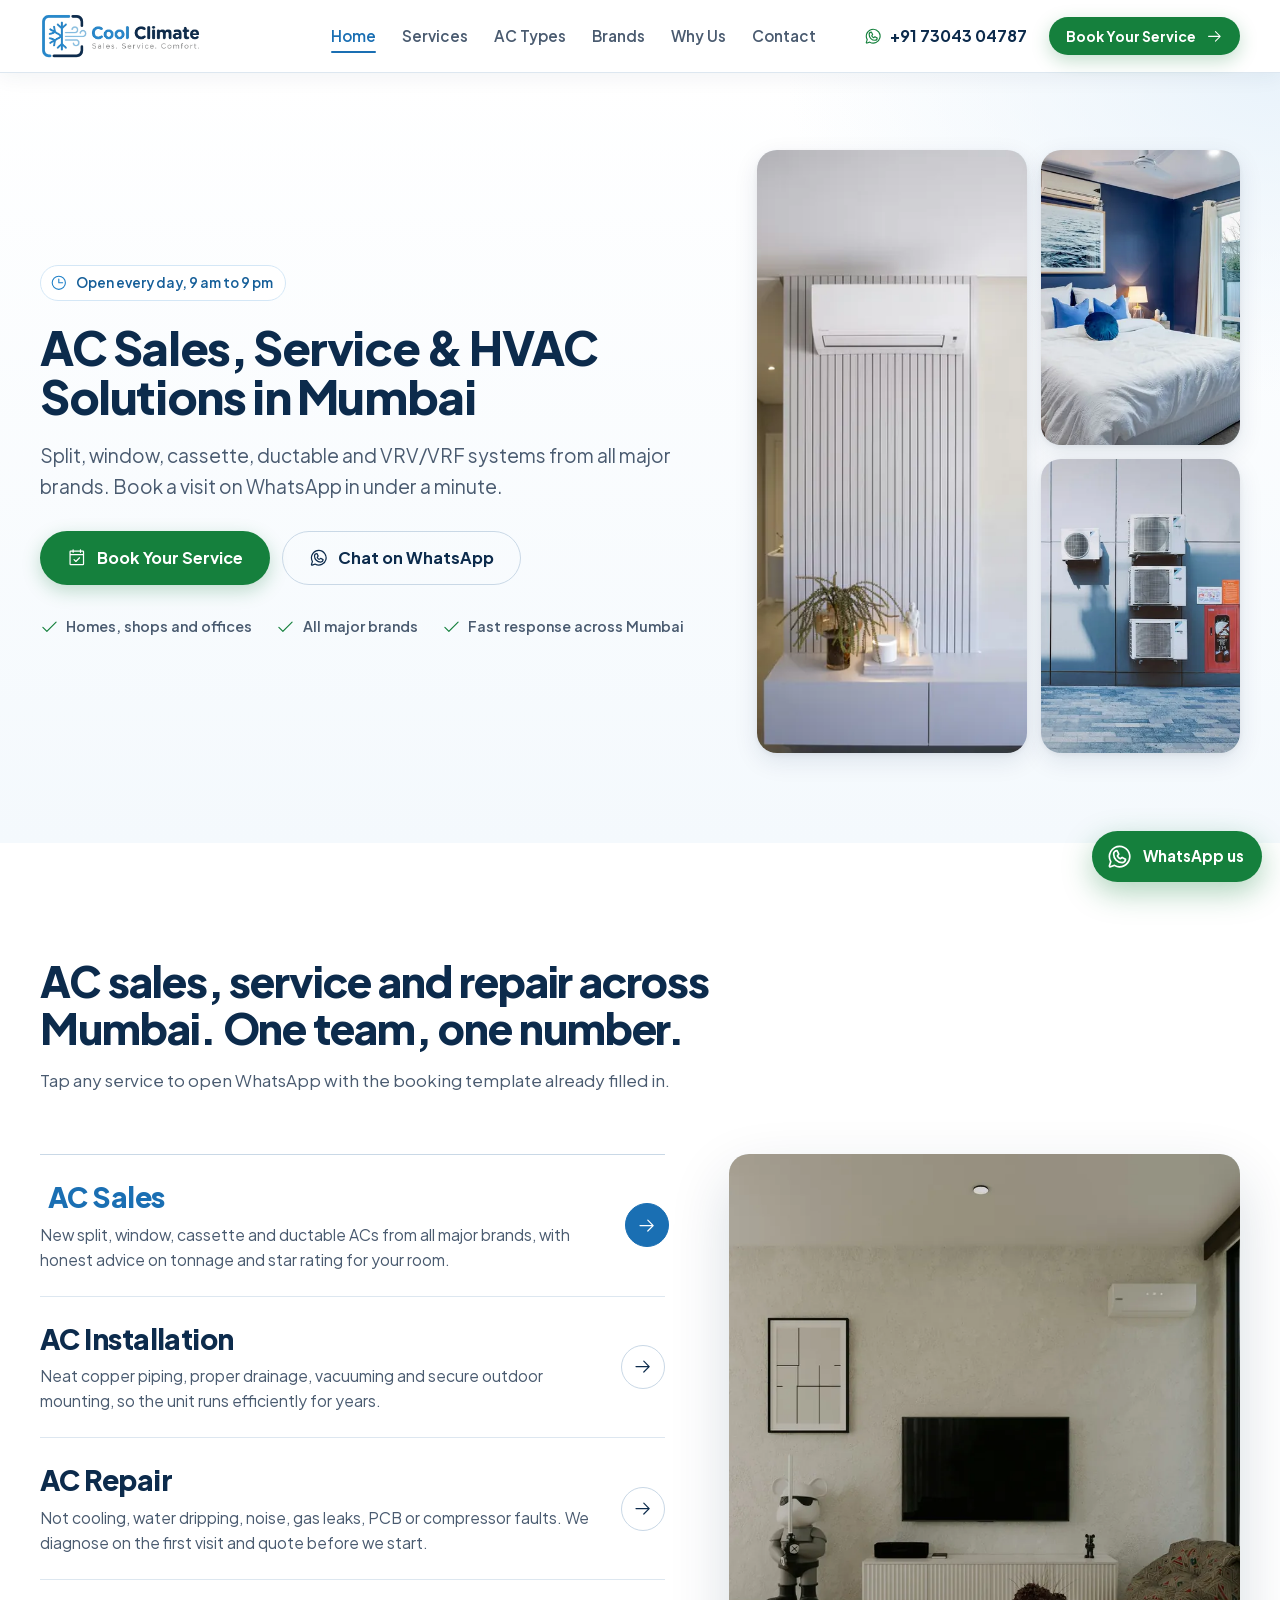
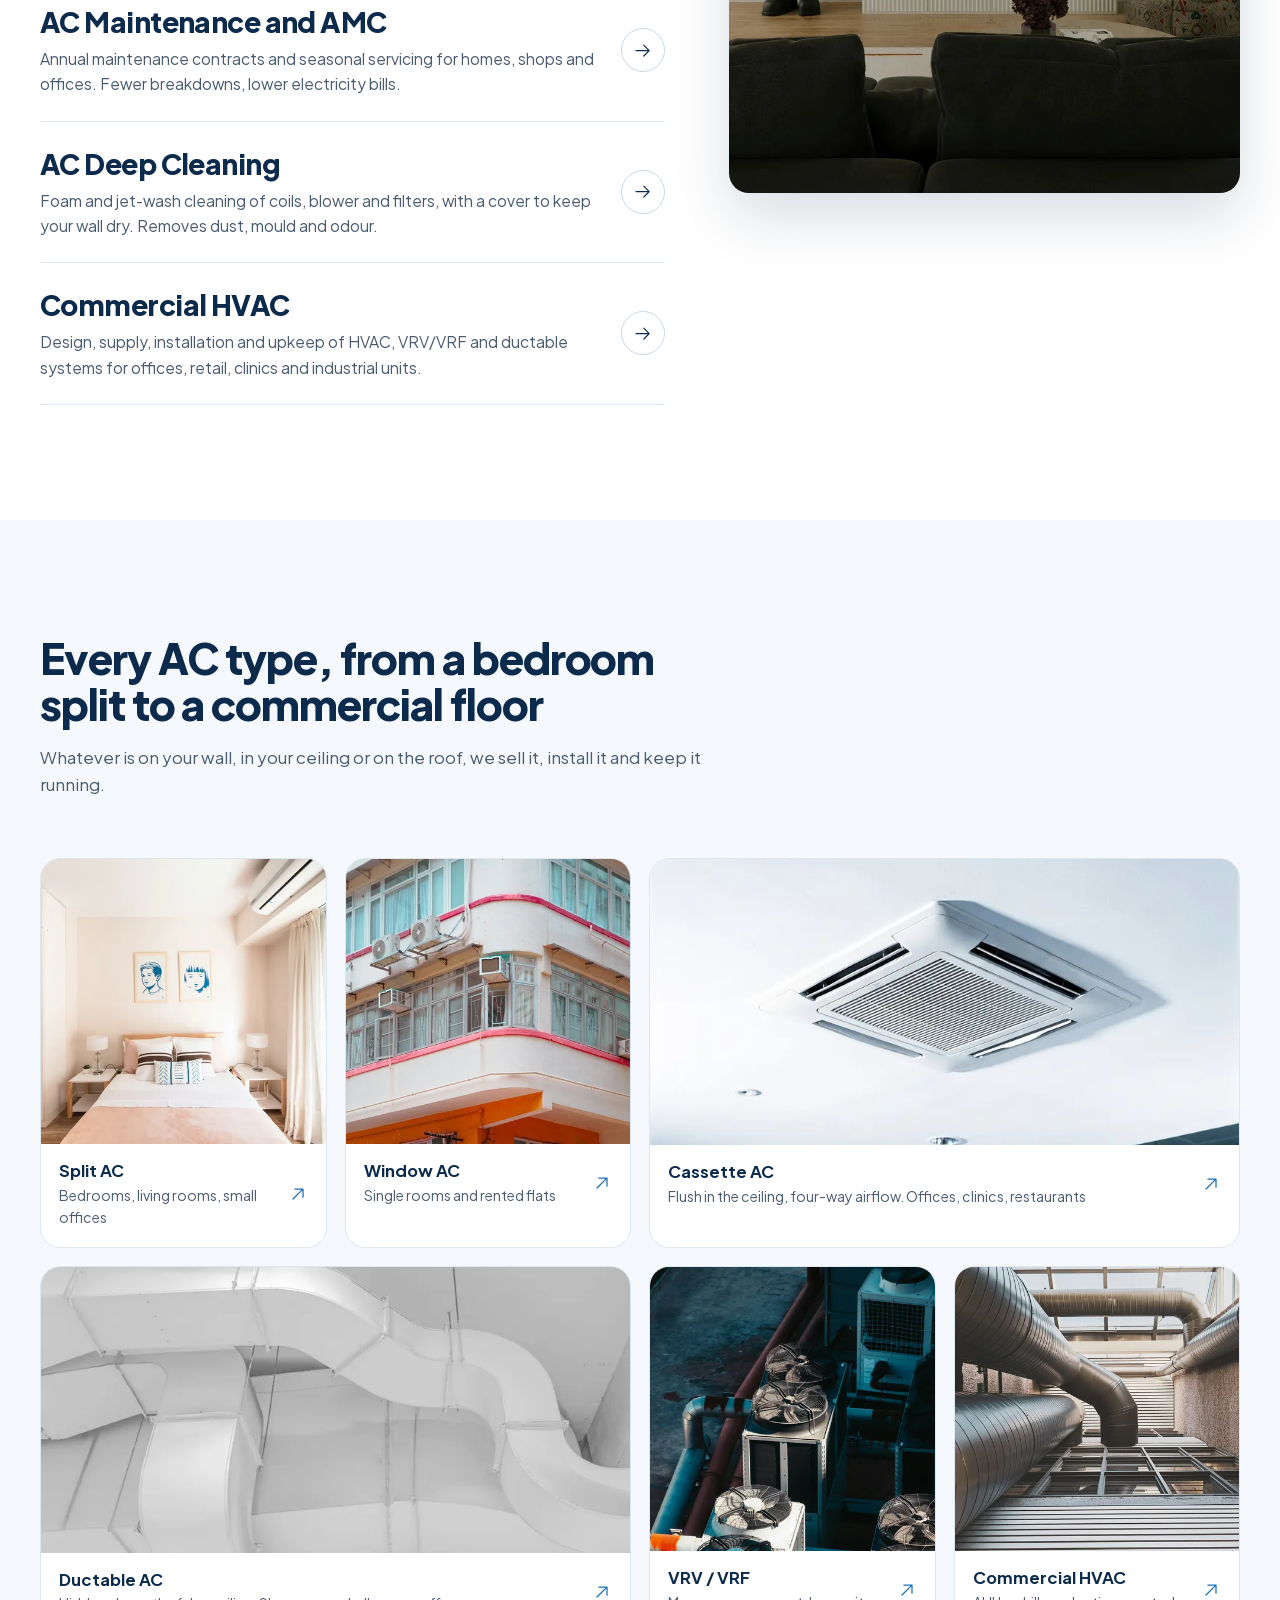
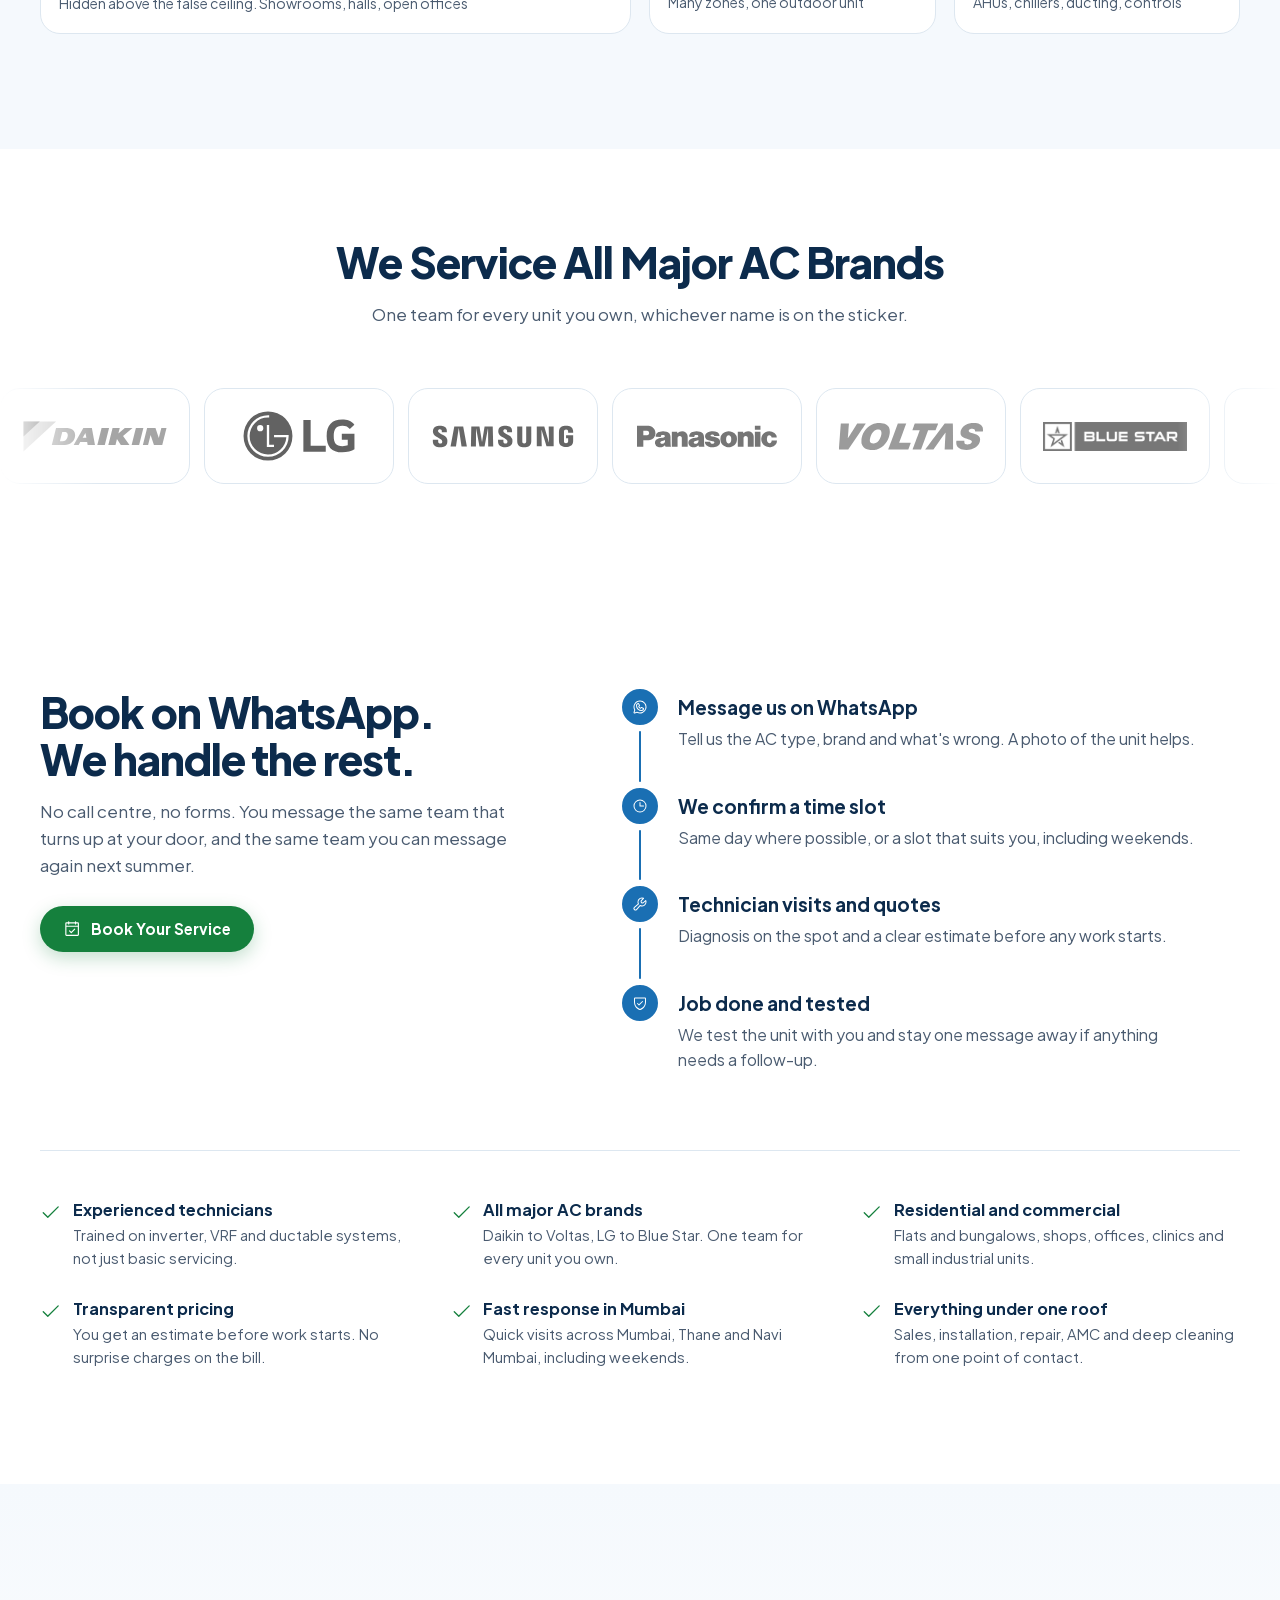
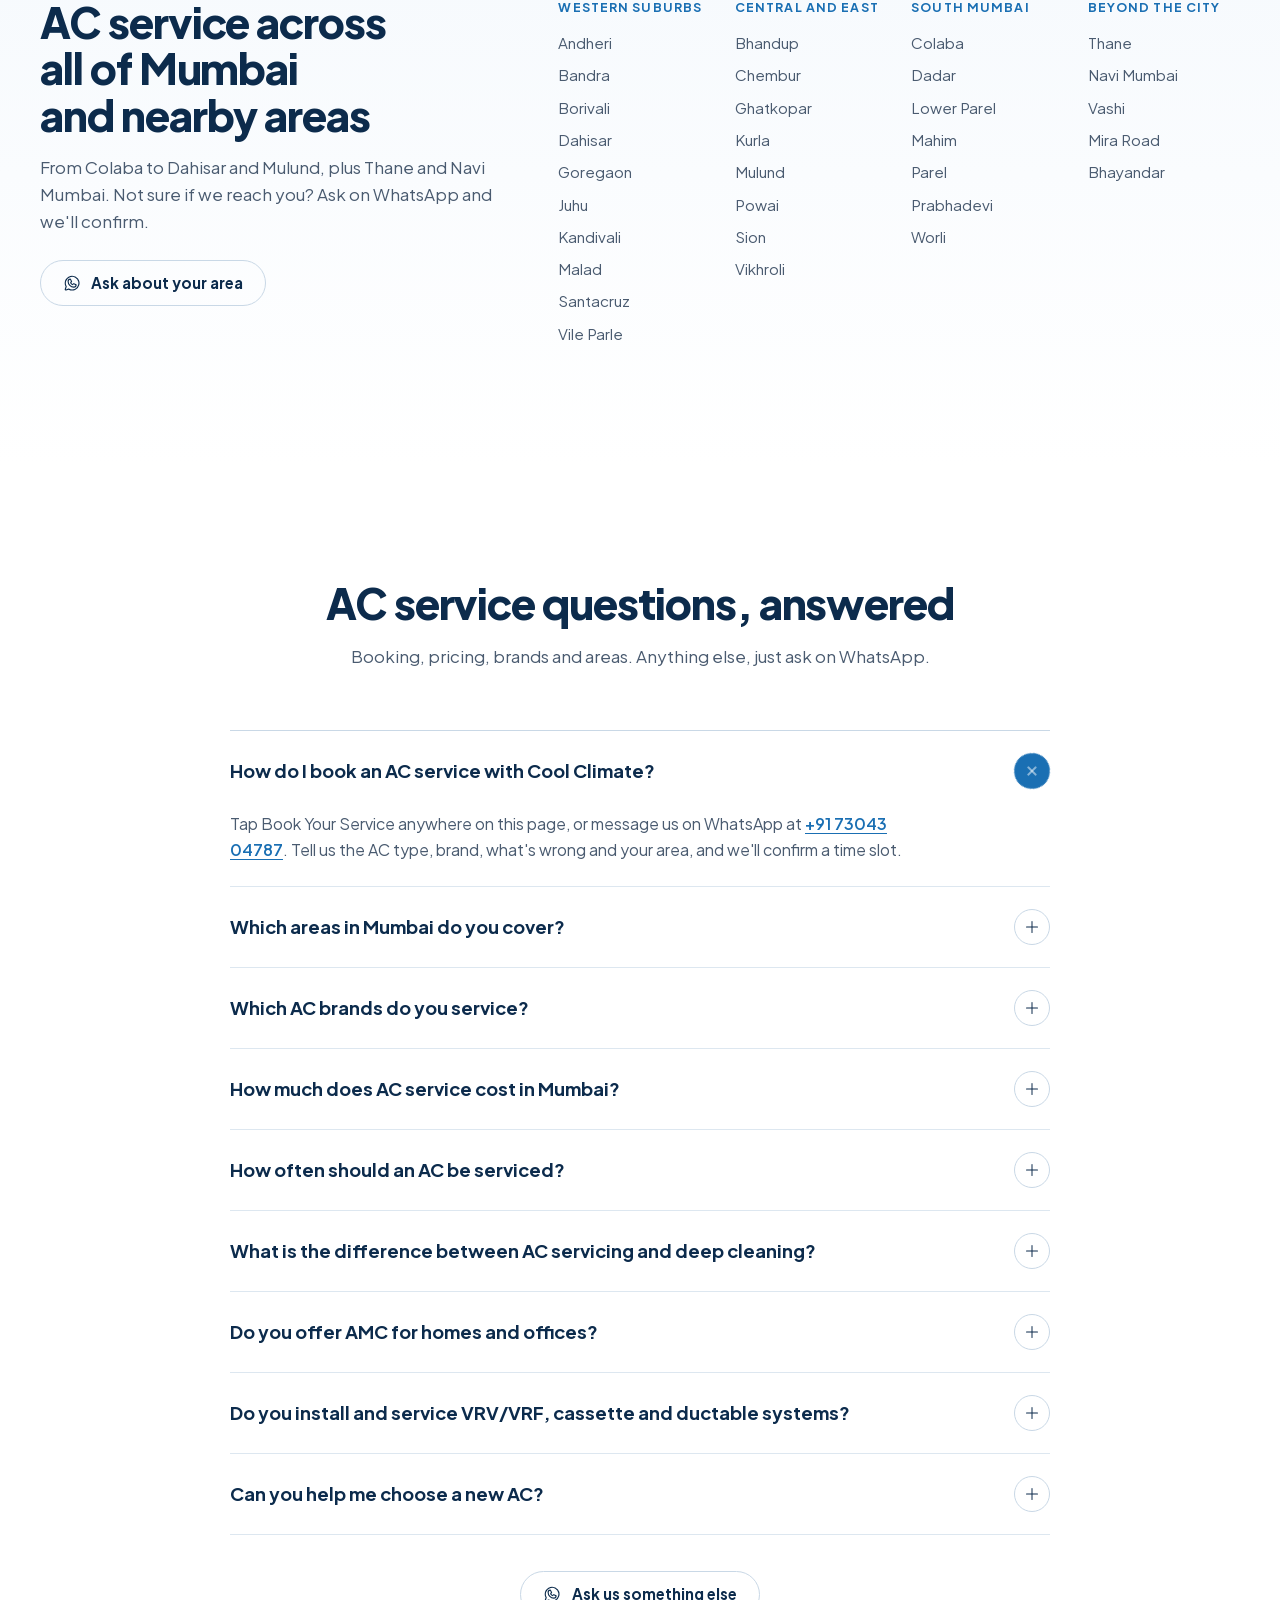
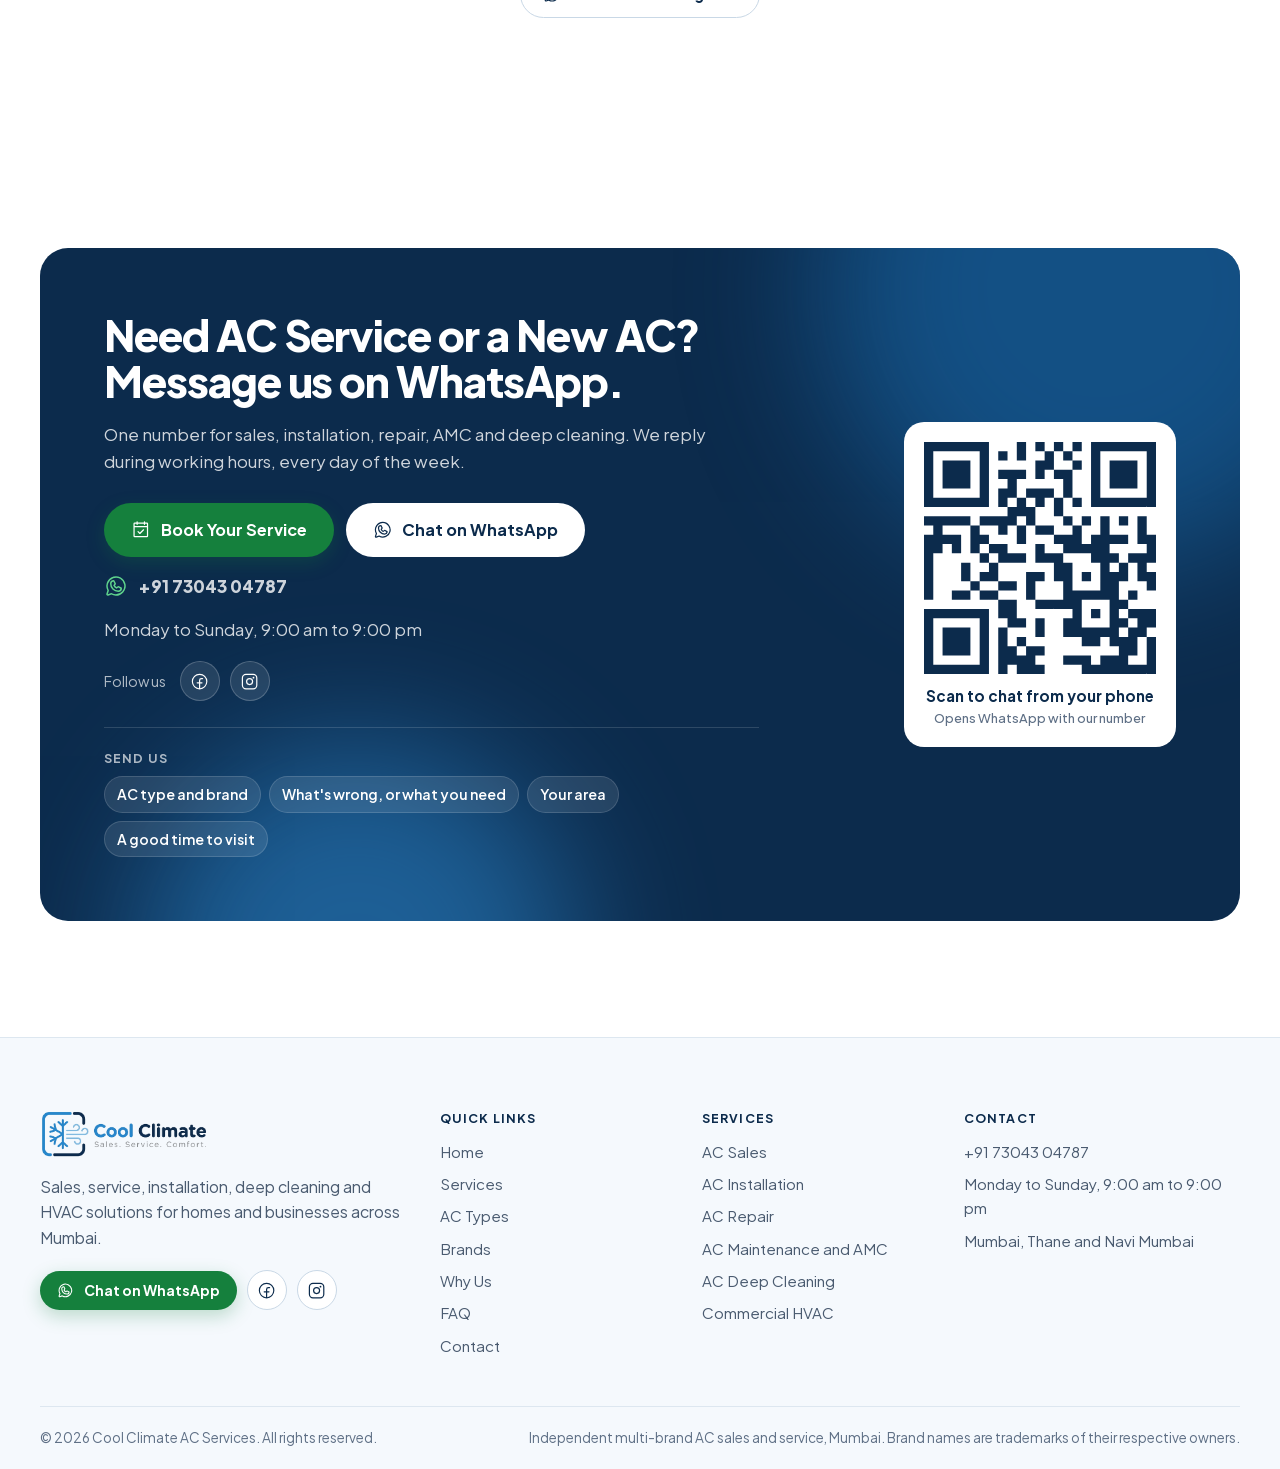
==== commit 4e350f4a: "file fixes" ====
--- a/index.html
+++ b/index.html
@@ -11,8 +11,9 @@
      2) Website address: set to https://coolclimateac.in (no www) in this file,
         robots.txt and sitemap.xml. If the domain ever changes, search and
         replace it in all three.
-     3) Facebook and Instagram: search for data-social and replace href="#"
-        with your page URLs, then add the same URLs to "sameAs" below.
+     3) Social: Instagram is live. For Facebook, search for
+        data-social="facebook", replace href="#" with the page URL (two places),
+        then add the same URL to "sameAs" below.
      ===================================================================== -->
 
 <title>AC Service, Repair &amp; Installation in Mumbai | Cool Climate</title>
@@ -52,7 +53,7 @@
 <link rel="stylesheet" href="css/styles.css?v=20260929">
 
 <!-- Structured data for Google: business, website and FAQ.
-     When your Facebook and Instagram pages are live, add their URLs to "sameAs". -->
+     When your Facebook page is live, add its URL to "sameAs". -->
 <script type="application/ld+json">
 {
   "@context": "https://schema.org",
@@ -75,16 +76,17 @@
         "https://coolclimateac.in/assets/img/og-image.jpg",
         "https://coolclimateac.in/assets/img/hero-room-840.jpg"
       ],
-      "telephone": "+91 80975 70048",
+      "telephone": "+91 73043 04787",
       "contactPoint": {
         "@type": "ContactPoint",
-        "telephone": "+91 80975 70048",
+        "telephone": "+91 73043 04787",
         "contactType": "customer service",
         "areaServed": "IN",
-        "url": "https://wa.me/918097570048"
+        "url": "https://wa.me/917304304787"
       },
       "sameAs": [
-        "https://wa.me/918097570048"
+        "https://wa.me/917304304787",
+        "https://www.instagram.com/coolclimate.a.c"
       ],
       "address": {
         "@type": "PostalAddress",
@@ -361,7 +363,7 @@
           "name": "How do I book an AC service with Cool Climate?",
           "acceptedAnswer": {
             "@type": "Answer",
-            "text": "Tap Book Your Service anywhere on this page, or message us on WhatsApp at +91 80975 70048. Tell us the AC type, brand, what's wrong and your area, and we'll confirm a time slot."
+            "text": "Tap Book Your Service anywhere on this page, or message us on WhatsApp at +91 73043 04787. Tell us the AC type, brand, what's wrong and your area, and we'll confirm a time slot."
           }
         },
         {
@@ -444,8 +446,8 @@
      ===================================================================== -->
 <body
   data-business="Cool Climate AC Services"
-  data-whatsapp="918097570048"
-  data-whatsapp-display="+91 80975 70048"
+  data-whatsapp="917304304787"
+  data-whatsapp-display="+91 73043 04787"
   data-wa-chat="Hello Cool Climate, I would like to enquire about AC sales/service. Please share more details."
   data-wa-book="Hello Cool Climate, I would like to book an AC service.">
 
@@ -468,14 +470,14 @@
         <li><a href="#contact">Contact</a></li>
       </ul>
       <div class="nav-mobile-cta">
-        <a class="btn btn-ghost" href="https://wa.me/918097570048?text=Hello%20Cool%20Climate%2C%20I%20would%20like%20to%20enquire%20about%20AC%20sales%2Fservice.%20Please%20share%20more%20details." data-wa="book">Book a service</a>
-        <a class="btn btn-wa" href="https://wa.me/918097570048?text=Hello%20Cool%20Climate%2C%20I%20would%20like%20to%20enquire%20about%20AC%20sales%2Fservice.%20Please%20share%20more%20details." data-wa="chat"><svg class="icon" aria-hidden="true" focusable="false" xmlns="http://www.w3.org/2000/svg" viewBox="0 0 256 256" fill="currentColor"><path d="M187.58,144.84l-32-16a8,8,0,0,0-8,.5l-14.69,9.8a40.55,40.55,0,0,1-16-16l9.8-14.69a8,8,0,0,0,.5-8l-16-32A8,8,0,0,0,104,64a40,40,0,0,0-40,40,88.1,88.1,0,0,0,88,88,40,40,0,0,0,40-40A8,8,0,0,0,187.58,144.84ZM152,176a72.08,72.08,0,0,1-72-72A24,24,0,0,1,99.29,80.46l11.48,23L101,118a8,8,0,0,0-.73,7.51,56.47,56.47,0,0,0,30.15,30.15A8,8,0,0,0,138,155l14.61-9.74,23,11.48A24,24,0,0,1,152,176ZM128,24A104,104,0,0,0,36.18,176.88L24.83,210.93a16,16,0,0,0,20.24,20.24l34.05-11.35A104,104,0,1,0,128,24Zm0,192a87.87,87.87,0,0,1-44.06-11.81,8,8,0,0,0-6.54-.67L40,216,52.47,178.6a8,8,0,0,0-.66-6.54A88,88,0,1,1,128,216Z"/></svg> Chat</a>
+        <a class="btn btn-ghost" href="https://wa.me/917304304787?text=Hello%20Cool%20Climate%2C%20I%20would%20like%20to%20enquire%20about%20AC%20sales%2Fservice.%20Please%20share%20more%20details." data-wa="book">Book a service</a>
+        <a class="btn btn-wa" href="https://wa.me/917304304787?text=Hello%20Cool%20Climate%2C%20I%20would%20like%20to%20enquire%20about%20AC%20sales%2Fservice.%20Please%20share%20more%20details." data-wa="chat"><svg class="icon" aria-hidden="true" focusable="false" xmlns="http://www.w3.org/2000/svg" viewBox="0 0 256 256" fill="currentColor"><path d="M187.58,144.84l-32-16a8,8,0,0,0-8,.5l-14.69,9.8a40.55,40.55,0,0,1-16-16l9.8-14.69a8,8,0,0,0,.5-8l-16-32A8,8,0,0,0,104,64a40,40,0,0,0-40,40,88.1,88.1,0,0,0,88,88,40,40,0,0,0,40-40A8,8,0,0,0,187.58,144.84ZM152,176a72.08,72.08,0,0,1-72-72A24,24,0,0,1,99.29,80.46l11.48,23L101,118a8,8,0,0,0-.73,7.51,56.47,56.47,0,0,0,30.15,30.15A8,8,0,0,0,138,155l14.61-9.74,23,11.48A24,24,0,0,1,152,176ZM128,24A104,104,0,0,0,36.18,176.88L24.83,210.93a16,16,0,0,0,20.24,20.24l34.05-11.35A104,104,0,1,0,128,24Zm0,192a87.87,87.87,0,0,1-44.06-11.81,8,8,0,0,0-6.54-.67L40,216,52.47,178.6a8,8,0,0,0-.66-6.54A88,88,0,1,1,128,216Z"/></svg> Chat</a>
       </div>
     </nav>
 
     <div class="header-actions">
-      <a class="header-number" href="https://wa.me/918097570048?text=Hello%20Cool%20Climate%2C%20I%20would%20like%20to%20enquire%20about%20AC%20sales%2Fservice.%20Please%20share%20more%20details." data-wa="chat"><svg class="icon" aria-hidden="true" focusable="false" xmlns="http://www.w3.org/2000/svg" viewBox="0 0 256 256" fill="currentColor"><path d="M187.58,144.84l-32-16a8,8,0,0,0-8,.5l-14.69,9.8a40.55,40.55,0,0,1-16-16l9.8-14.69a8,8,0,0,0,.5-8l-16-32A8,8,0,0,0,104,64a40,40,0,0,0-40,40,88.1,88.1,0,0,0,88,88,40,40,0,0,0,40-40A8,8,0,0,0,187.58,144.84ZM152,176a72.08,72.08,0,0,1-72-72A24,24,0,0,1,99.29,80.46l11.48,23L101,118a8,8,0,0,0-.73,7.51,56.47,56.47,0,0,0,30.15,30.15A8,8,0,0,0,138,155l14.61-9.74,23,11.48A24,24,0,0,1,152,176ZM128,24A104,104,0,0,0,36.18,176.88L24.83,210.93a16,16,0,0,0,20.24,20.24l34.05-11.35A104,104,0,1,0,128,24Zm0,192a87.87,87.87,0,0,1-44.06-11.81,8,8,0,0,0-6.54-.67L40,216,52.47,178.6a8,8,0,0,0-.66-6.54A88,88,0,1,1,128,216Z"/></svg> <span data-bind="whatsapp-display">+91 80975 70048</span></a>
-      <a class="btn btn-wa btn-sm" href="https://wa.me/918097570048?text=Hello%20Cool%20Climate%2C%20I%20would%20like%20to%20enquire%20about%20AC%20sales%2Fservice.%20Please%20share%20more%20details." data-wa="book" aria-label="Book your service on WhatsApp"><svg class="icon icon-compact" aria-hidden="true" focusable="false" xmlns="http://www.w3.org/2000/svg" viewBox="0 0 256 256" fill="currentColor"><path d="M187.58,144.84l-32-16a8,8,0,0,0-8,.5l-14.69,9.8a40.55,40.55,0,0,1-16-16l9.8-14.69a8,8,0,0,0,.5-8l-16-32A8,8,0,0,0,104,64a40,40,0,0,0-40,40,88.1,88.1,0,0,0,88,88,40,40,0,0,0,40-40A8,8,0,0,0,187.58,144.84ZM152,176a72.08,72.08,0,0,1-72-72A24,24,0,0,1,99.29,80.46l11.48,23L101,118a8,8,0,0,0-.73,7.51,56.47,56.47,0,0,0,30.15,30.15A8,8,0,0,0,138,155l14.61-9.74,23,11.48A24,24,0,0,1,152,176ZM128,24A104,104,0,0,0,36.18,176.88L24.83,210.93a16,16,0,0,0,20.24,20.24l34.05-11.35A104,104,0,1,0,128,24Zm0,192a87.87,87.87,0,0,1-44.06-11.81,8,8,0,0,0-6.54-.67L40,216,52.47,178.6a8,8,0,0,0-.66-6.54A88,88,0,1,1,128,216Z"/></svg><span class="label">Book Your Service</span><svg class="icon icon-nudge" aria-hidden="true" focusable="false" xmlns="http://www.w3.org/2000/svg" viewBox="0 0 256 256" fill="currentColor"><path d="M221.66,133.66l-72,72a8,8,0,0,1-11.32-11.32L196.69,136H40a8,8,0,0,1,0-16H196.69L138.34,61.66a8,8,0,0,1,11.32-11.32l72,72A8,8,0,0,1,221.66,133.66Z"/></svg></a>
+      <a class="header-number" href="https://wa.me/917304304787?text=Hello%20Cool%20Climate%2C%20I%20would%20like%20to%20enquire%20about%20AC%20sales%2Fservice.%20Please%20share%20more%20details." data-wa="chat"><svg class="icon" aria-hidden="true" focusable="false" xmlns="http://www.w3.org/2000/svg" viewBox="0 0 256 256" fill="currentColor"><path d="M187.58,144.84l-32-16a8,8,0,0,0-8,.5l-14.69,9.8a40.55,40.55,0,0,1-16-16l9.8-14.69a8,8,0,0,0,.5-8l-16-32A8,8,0,0,0,104,64a40,40,0,0,0-40,40,88.1,88.1,0,0,0,88,88,40,40,0,0,0,40-40A8,8,0,0,0,187.58,144.84ZM152,176a72.08,72.08,0,0,1-72-72A24,24,0,0,1,99.29,80.46l11.48,23L101,118a8,8,0,0,0-.73,7.51,56.47,56.47,0,0,0,30.15,30.15A8,8,0,0,0,138,155l14.61-9.74,23,11.48A24,24,0,0,1,152,176ZM128,24A104,104,0,0,0,36.18,176.88L24.83,210.93a16,16,0,0,0,20.24,20.24l34.05-11.35A104,104,0,1,0,128,24Zm0,192a87.87,87.87,0,0,1-44.06-11.81,8,8,0,0,0-6.54-.67L40,216,52.47,178.6a8,8,0,0,0-.66-6.54A88,88,0,1,1,128,216Z"/></svg> <span data-bind="whatsapp-display">+91 73043 04787</span></a>
+      <a class="btn btn-wa btn-sm" href="https://wa.me/917304304787?text=Hello%20Cool%20Climate%2C%20I%20would%20like%20to%20enquire%20about%20AC%20sales%2Fservice.%20Please%20share%20more%20details." data-wa="book" aria-label="Book your service on WhatsApp"><svg class="icon icon-compact" aria-hidden="true" focusable="false" xmlns="http://www.w3.org/2000/svg" viewBox="0 0 256 256" fill="currentColor"><path d="M187.58,144.84l-32-16a8,8,0,0,0-8,.5l-14.69,9.8a40.55,40.55,0,0,1-16-16l9.8-14.69a8,8,0,0,0,.5-8l-16-32A8,8,0,0,0,104,64a40,40,0,0,0-40,40,88.1,88.1,0,0,0,88,88,40,40,0,0,0,40-40A8,8,0,0,0,187.58,144.84ZM152,176a72.08,72.08,0,0,1-72-72A24,24,0,0,1,99.29,80.46l11.48,23L101,118a8,8,0,0,0-.73,7.51,56.47,56.47,0,0,0,30.15,30.15A8,8,0,0,0,138,155l14.61-9.74,23,11.48A24,24,0,0,1,152,176ZM128,24A104,104,0,0,0,36.18,176.88L24.83,210.93a16,16,0,0,0,20.24,20.24l34.05-11.35A104,104,0,1,0,128,24Zm0,192a87.87,87.87,0,0,1-44.06-11.81,8,8,0,0,0-6.54-.67L40,216,52.47,178.6a8,8,0,0,0-.66-6.54A88,88,0,1,1,128,216Z"/></svg><span class="label">Book Your Service</span><svg class="icon icon-nudge" aria-hidden="true" focusable="false" xmlns="http://www.w3.org/2000/svg" viewBox="0 0 256 256" fill="currentColor"><path d="M221.66,133.66l-72,72a8,8,0,0,1-11.32-11.32L196.69,136H40a8,8,0,0,1,0-16H196.69L138.34,61.66a8,8,0,0,1,11.32-11.32l72,72A8,8,0,0,1,221.66,133.66Z"/></svg></a>
       <button class="nav-toggle" type="button" aria-expanded="false" aria-controls="site-nav" aria-label="Open menu"><svg class="icon icon-list" aria-hidden="true" focusable="false" xmlns="http://www.w3.org/2000/svg" viewBox="0 0 256 256" fill="currentColor"><path d="M224,128a8,8,0,0,1-8,8H40a8,8,0,0,1,0-16H216A8,8,0,0,1,224,128ZM40,72H216a8,8,0,0,0,0-16H40a8,8,0,0,0,0,16ZM216,184H40a8,8,0,0,0,0,16H216a8,8,0,0,0,0-16Z"/></svg><svg class="icon icon-x" aria-hidden="true" focusable="false" xmlns="http://www.w3.org/2000/svg" viewBox="0 0 256 256" fill="currentColor"><path d="M205.66,194.34a8,8,0,0,1-11.32,11.32L128,139.31,61.66,205.66a8,8,0,0,1-11.32-11.32L116.69,128,50.34,61.66A8,8,0,0,1,61.66,50.34L128,116.69l66.34-66.35a8,8,0,0,1,11.32,11.32L139.31,128Z"/></svg></button>
     </div>
   </div>
@@ -491,8 +493,8 @@
         <h1 id="hero-title">AC Sales, Service &amp; HVAC Solutions in Mumbai</h1>
         <p class="lead">Split, window, cassette, ductable and VRV/VRF systems from all major brands. Book a visit on WhatsApp in under a minute.</p>
         <div class="hero-actions">
-          <a class="btn btn-wa btn-lg" href="https://wa.me/918097570048?text=Hello%20Cool%20Climate%2C%20I%20would%20like%20to%20enquire%20about%20AC%20sales%2Fservice.%20Please%20share%20more%20details." data-wa="book"><svg class="icon" aria-hidden="true" focusable="false" xmlns="http://www.w3.org/2000/svg" viewBox="0 0 256 256" fill="currentColor"><path d="M208,32H184V24a8,8,0,0,0-16,0v8H88V24a8,8,0,0,0-16,0v8H48A16,16,0,0,0,32,48V208a16,16,0,0,0,16,16H208a16,16,0,0,0,16-16V48A16,16,0,0,0,208,32ZM72,48v8a8,8,0,0,0,16,0V48h80v8a8,8,0,0,0,16,0V48h24V80H48V48ZM208,208H48V96H208V208Zm-38.34-85.66a8,8,0,0,1,0,11.32l-48,48a8,8,0,0,1-11.32,0l-24-24a8,8,0,0,1,11.32-11.32L116,164.69l42.34-42.35A8,8,0,0,1,169.66,122.34Z"/></svg> Book Your Service</a>
-          <a class="btn btn-ghost btn-lg" href="https://wa.me/918097570048?text=Hello%20Cool%20Climate%2C%20I%20would%20like%20to%20enquire%20about%20AC%20sales%2Fservice.%20Please%20share%20more%20details." data-wa="chat"><svg class="icon" aria-hidden="true" focusable="false" xmlns="http://www.w3.org/2000/svg" viewBox="0 0 256 256" fill="currentColor"><path d="M187.58,144.84l-32-16a8,8,0,0,0-8,.5l-14.69,9.8a40.55,40.55,0,0,1-16-16l9.8-14.69a8,8,0,0,0,.5-8l-16-32A8,8,0,0,0,104,64a40,40,0,0,0-40,40,88.1,88.1,0,0,0,88,88,40,40,0,0,0,40-40A8,8,0,0,0,187.58,144.84ZM152,176a72.08,72.08,0,0,1-72-72A24,24,0,0,1,99.29,80.46l11.48,23L101,118a8,8,0,0,0-.73,7.51,56.47,56.47,0,0,0,30.15,30.15A8,8,0,0,0,138,155l14.61-9.74,23,11.48A24,24,0,0,1,152,176ZM128,24A104,104,0,0,0,36.18,176.88L24.83,210.93a16,16,0,0,0,20.24,20.24l34.05-11.35A104,104,0,1,0,128,24Zm0,192a87.87,87.87,0,0,1-44.06-11.81,8,8,0,0,0-6.54-.67L40,216,52.47,178.6a8,8,0,0,0-.66-6.54A88,88,0,1,1,128,216Z"/></svg> Chat on WhatsApp</a>
+          <a class="btn btn-wa btn-lg" href="https://wa.me/917304304787?text=Hello%20Cool%20Climate%2C%20I%20would%20like%20to%20enquire%20about%20AC%20sales%2Fservice.%20Please%20share%20more%20details." data-wa="book"><svg class="icon" aria-hidden="true" focusable="false" xmlns="http://www.w3.org/2000/svg" viewBox="0 0 256 256" fill="currentColor"><path d="M208,32H184V24a8,8,0,0,0-16,0v8H88V24a8,8,0,0,0-16,0v8H48A16,16,0,0,0,32,48V208a16,16,0,0,0,16,16H208a16,16,0,0,0,16-16V48A16,16,0,0,0,208,32ZM72,48v8a8,8,0,0,0,16,0V48h80v8a8,8,0,0,0,16,0V48h24V80H48V48ZM208,208H48V96H208V208Zm-38.34-85.66a8,8,0,0,1,0,11.32l-48,48a8,8,0,0,1-11.32,0l-24-24a8,8,0,0,1,11.32-11.32L116,164.69l42.34-42.35A8,8,0,0,1,169.66,122.34Z"/></svg> Book Your Service</a>
+          <a class="btn btn-ghost btn-lg" href="https://wa.me/917304304787?text=Hello%20Cool%20Climate%2C%20I%20would%20like%20to%20enquire%20about%20AC%20sales%2Fservice.%20Please%20share%20more%20details." data-wa="chat"><svg class="icon" aria-hidden="true" focusable="false" xmlns="http://www.w3.org/2000/svg" viewBox="0 0 256 256" fill="currentColor"><path d="M187.58,144.84l-32-16a8,8,0,0,0-8,.5l-14.69,9.8a40.55,40.55,0,0,1-16-16l9.8-14.69a8,8,0,0,0,.5-8l-16-32A8,8,0,0,0,104,64a40,40,0,0,0-40,40,88.1,88.1,0,0,0,88,88,40,40,0,0,0,40-40A8,8,0,0,0,187.58,144.84ZM152,176a72.08,72.08,0,0,1-72-72A24,24,0,0,1,99.29,80.46l11.48,23L101,118a8,8,0,0,0-.73,7.51,56.47,56.47,0,0,0,30.15,30.15A8,8,0,0,0,138,155l14.61-9.74,23,11.48A24,24,0,0,1,152,176ZM128,24A104,104,0,0,0,36.18,176.88L24.83,210.93a16,16,0,0,0,20.24,20.24l34.05-11.35A104,104,0,1,0,128,24Zm0,192a87.87,87.87,0,0,1-44.06-11.81,8,8,0,0,0-6.54-.67L40,216,52.47,178.6a8,8,0,0,0-.66-6.54A88,88,0,1,1,128,216Z"/></svg> Chat on WhatsApp</a>
         </div>
         <ul class="hero-points" aria-label="Highlights">
           <li><svg class="icon" aria-hidden="true" focusable="false" xmlns="http://www.w3.org/2000/svg" viewBox="0 0 256 256" fill="currentColor"><path d="M229.66,77.66l-128,128a8,8,0,0,1-11.32,0l-56-56a8,8,0,0,1,11.32-11.32L96,188.69,218.34,66.34a8,8,0,0,1,11.32,11.32Z"/></svg> Homes, shops and offices</li>
@@ -535,42 +537,42 @@
       <div class="services-layout">
         <ul class="service-list reveal-stagger">
           <li class="service-row" data-img="split">
-            <a href="https://wa.me/918097570048?text=Hello%20Cool%20Climate%2C%20I%20would%20like%20to%20enquire%20about%20AC%20sales%2Fservice.%20Please%20share%20more%20details." data-wa="book:AC Sales">
+            <a href="https://wa.me/917304304787?text=Hello%20Cool%20Climate%2C%20I%20would%20like%20to%20enquire%20about%20AC%20sales%2Fservice.%20Please%20share%20more%20details." data-wa="book:AC Sales">
               <h3>AC Sales</h3>
               <p>New split, window, cassette and ductable ACs from all major brands, with honest advice on tonnage and star rating for your room.</p>
               <span class="row-arrow"><svg class="icon" aria-hidden="true" focusable="false" xmlns="http://www.w3.org/2000/svg" viewBox="0 0 256 256" fill="currentColor"><path d="M221.66,133.66l-72,72a8,8,0,0,1-11.32-11.32L196.69,136H40a8,8,0,0,1,0-16H196.69L138.34,61.66a8,8,0,0,1,11.32-11.32l72,72A8,8,0,0,1,221.66,133.66Z"/></svg></span>
             </a>
           </li>
           <li class="service-row" data-img="window">
-            <a href="https://wa.me/918097570048?text=Hello%20Cool%20Climate%2C%20I%20would%20like%20to%20enquire%20about%20AC%20sales%2Fservice.%20Please%20share%20more%20details." data-wa="book:AC Installation">
+            <a href="https://wa.me/917304304787?text=Hello%20Cool%20Climate%2C%20I%20would%20like%20to%20enquire%20about%20AC%20sales%2Fservice.%20Please%20share%20more%20details." data-wa="book:AC Installation">
               <h3>AC Installation</h3>
               <p>Neat copper piping, proper drainage, vacuuming and secure outdoor mounting, so the unit runs efficiently for years.</p>
               <span class="row-arrow"><svg class="icon" aria-hidden="true" focusable="false" xmlns="http://www.w3.org/2000/svg" viewBox="0 0 256 256" fill="currentColor"><path d="M221.66,133.66l-72,72a8,8,0,0,1-11.32-11.32L196.69,136H40a8,8,0,0,1,0-16H196.69L138.34,61.66a8,8,0,0,1,11.32-11.32l72,72A8,8,0,0,1,221.66,133.66Z"/></svg></span>
             </a>
           </li>
           <li class="service-row" data-img="cassette">
-            <a href="https://wa.me/918097570048?text=Hello%20Cool%20Climate%2C%20I%20would%20like%20to%20enquire%20about%20AC%20sales%2Fservice.%20Please%20share%20more%20details." data-wa="book:AC Repair">
+            <a href="https://wa.me/917304304787?text=Hello%20Cool%20Climate%2C%20I%20would%20like%20to%20enquire%20about%20AC%20sales%2Fservice.%20Please%20share%20more%20details." data-wa="book:AC Repair">
               <h3>AC Repair</h3>
               <p>Not cooling, water dripping, noise, gas leaks, PCB or compressor faults. We diagnose on the first visit and quote before we start.</p>
               <span class="row-arrow"><svg class="icon" aria-hidden="true" focusable="false" xmlns="http://www.w3.org/2000/svg" viewBox="0 0 256 256" fill="currentColor"><path d="M221.66,133.66l-72,72a8,8,0,0,1-11.32-11.32L196.69,136H40a8,8,0,0,1,0-16H196.69L138.34,61.66a8,8,0,0,1,11.32-11.32l72,72A8,8,0,0,1,221.66,133.66Z"/></svg></span>
             </a>
           </li>
           <li class="service-row" data-img="ductable">
-            <a href="https://wa.me/918097570048?text=Hello%20Cool%20Climate%2C%20I%20would%20like%20to%20enquire%20about%20AC%20sales%2Fservice.%20Please%20share%20more%20details." data-wa="book:AC Maintenance / AMC">
+            <a href="https://wa.me/917304304787?text=Hello%20Cool%20Climate%2C%20I%20would%20like%20to%20enquire%20about%20AC%20sales%2Fservice.%20Please%20share%20more%20details." data-wa="book:AC Maintenance / AMC">
               <h3>AC Maintenance and AMC</h3>
               <p>Annual maintenance contracts and seasonal servicing for homes, shops and offices. Fewer breakdowns, lower electricity bills.</p>
               <span class="row-arrow"><svg class="icon" aria-hidden="true" focusable="false" xmlns="http://www.w3.org/2000/svg" viewBox="0 0 256 256" fill="currentColor"><path d="M221.66,133.66l-72,72a8,8,0,0,1-11.32-11.32L196.69,136H40a8,8,0,0,1,0-16H196.69L138.34,61.66a8,8,0,0,1,11.32-11.32l72,72A8,8,0,0,1,221.66,133.66Z"/></svg></span>
             </a>
           </li>
           <li class="service-row" data-img="cleaning">
-            <a href="https://wa.me/918097570048?text=Hello%20Cool%20Climate%2C%20I%20would%20like%20to%20enquire%20about%20AC%20sales%2Fservice.%20Please%20share%20more%20details." data-wa="book:AC Deep Cleaning">
+            <a href="https://wa.me/917304304787?text=Hello%20Cool%20Climate%2C%20I%20would%20like%20to%20enquire%20about%20AC%20sales%2Fservice.%20Please%20share%20more%20details." data-wa="book:AC Deep Cleaning">
               <h3>AC Deep Cleaning</h3>
               <p>Foam and jet-wash cleaning of coils, blower and filters, with a cover to keep your wall dry. Removes dust, mould and odour.</p>
               <span class="row-arrow"><svg class="icon" aria-hidden="true" focusable="false" xmlns="http://www.w3.org/2000/svg" viewBox="0 0 256 256" fill="currentColor"><path d="M221.66,133.66l-72,72a8,8,0,0,1-11.32-11.32L196.69,136H40a8,8,0,0,1,0-16H196.69L138.34,61.66a8,8,0,0,1,11.32-11.32l72,72A8,8,0,0,1,221.66,133.66Z"/></svg></span>
             </a>
           </li>
           <li class="service-row" data-img="hvac">
-            <a href="https://wa.me/918097570048?text=Hello%20Cool%20Climate%2C%20I%20would%20like%20to%20enquire%20about%20AC%20sales%2Fservice.%20Please%20share%20more%20details." data-wa="book:Commercial HVAC">
+            <a href="https://wa.me/917304304787?text=Hello%20Cool%20Climate%2C%20I%20would%20like%20to%20enquire%20about%20AC%20sales%2Fservice.%20Please%20share%20more%20details." data-wa="book:Commercial HVAC">
               <h3>Commercial HVAC</h3>
               <p>Design, supply, installation and upkeep of HVAC, VRV/VRF and ductable systems for offices, retail, clinics and industrial units.</p>
               <span class="row-arrow"><svg class="icon" aria-hidden="true" focusable="false" xmlns="http://www.w3.org/2000/svg" viewBox="0 0 256 256" fill="currentColor"><path d="M221.66,133.66l-72,72a8,8,0,0,1-11.32-11.32L196.69,136H40a8,8,0,0,1,0-16H196.69L138.34,61.66a8,8,0,0,1,11.32-11.32l72,72A8,8,0,0,1,221.66,133.66Z"/></svg></span>
@@ -600,7 +602,7 @@
 
       <ul class="bento reveal-stagger">
         <li class="tile">
-          <a href="https://wa.me/918097570048?text=Hello%20Cool%20Climate%2C%20I%20would%20like%20to%20enquire%20about%20AC%20sales%2Fservice.%20Please%20share%20more%20details." data-wa="type:Split AC">
+          <a href="https://wa.me/917304304787?text=Hello%20Cool%20Climate%2C%20I%20would%20like%20to%20enquire%20about%20AC%20sales%2Fservice.%20Please%20share%20more%20details." data-wa="type:Split AC">
             <figure>
               <picture>
                 <source type="image/webp" srcset="assets/img/type-split-480.webp 480w, assets/img/type-split-800.webp 800w" sizes="(min-width: 1024px) 24vw, (min-width: 560px) 50vw, 100vw">
@@ -611,7 +613,7 @@
           </a>
         </li>
         <li class="tile">
-          <a href="https://wa.me/918097570048?text=Hello%20Cool%20Climate%2C%20I%20would%20like%20to%20enquire%20about%20AC%20sales%2Fservice.%20Please%20share%20more%20details." data-wa="type:Window AC">
+          <a href="https://wa.me/917304304787?text=Hello%20Cool%20Climate%2C%20I%20would%20like%20to%20enquire%20about%20AC%20sales%2Fservice.%20Please%20share%20more%20details." data-wa="type:Window AC">
             <figure>
               <picture>
                 <source type="image/webp" srcset="assets/img/type-window-480.webp 480w, assets/img/type-window-800.webp 800w" sizes="(min-width: 1024px) 24vw, (min-width: 560px) 50vw, 100vw">
@@ -622,7 +624,7 @@
           </a>
         </li>
         <li class="tile wide">
-          <a href="https://wa.me/918097570048?text=Hello%20Cool%20Climate%2C%20I%20would%20like%20to%20enquire%20about%20AC%20sales%2Fservice.%20Please%20share%20more%20details." data-wa="type:Cassette AC">
+          <a href="https://wa.me/917304304787?text=Hello%20Cool%20Climate%2C%20I%20would%20like%20to%20enquire%20about%20AC%20sales%2Fservice.%20Please%20share%20more%20details." data-wa="type:Cassette AC">
             <figure>
               <picture>
                 <source type="image/webp" srcset="assets/img/type-cassette-800.webp 800w, assets/img/type-cassette-1200.webp 1200w" sizes="(min-width: 1024px) 50vw, 100vw">
@@ -633,7 +635,7 @@
           </a>
         </li>
         <li class="tile wide">
-          <a href="https://wa.me/918097570048?text=Hello%20Cool%20Climate%2C%20I%20would%20like%20to%20enquire%20about%20AC%20sales%2Fservice.%20Please%20share%20more%20details." data-wa="type:Ductable AC">
+          <a href="https://wa.me/917304304787?text=Hello%20Cool%20Climate%2C%20I%20would%20like%20to%20enquire%20about%20AC%20sales%2Fservice.%20Please%20share%20more%20details." data-wa="type:Ductable AC">
             <figure>
               <picture>
                 <source type="image/webp" srcset="assets/img/type-ductable-800.webp 800w, assets/img/type-ductable-1200.webp 1200w" sizes="(min-width: 1024px) 50vw, 100vw">
@@ -644,7 +646,7 @@
           </a>
         </li>
         <li class="tile">
-          <a href="https://wa.me/918097570048?text=Hello%20Cool%20Climate%2C%20I%20would%20like%20to%20enquire%20about%20AC%20sales%2Fservice.%20Please%20share%20more%20details." data-wa="type:VRV / VRF">
+          <a href="https://wa.me/917304304787?text=Hello%20Cool%20Climate%2C%20I%20would%20like%20to%20enquire%20about%20AC%20sales%2Fservice.%20Please%20share%20more%20details." data-wa="type:VRV / VRF">
             <figure>
               <picture>
                 <source type="image/webp" srcset="assets/img/type-vrf-480.webp 480w, assets/img/type-vrf-800.webp 800w" sizes="(min-width: 1024px) 24vw, (min-width: 560px) 50vw, 100vw">
@@ -655,7 +657,7 @@
           </a>
         </li>
         <li class="tile">
-          <a href="https://wa.me/918097570048?text=Hello%20Cool%20Climate%2C%20I%20would%20like%20to%20enquire%20about%20AC%20sales%2Fservice.%20Please%20share%20more%20details." data-wa="type:Commercial HVAC">
+          <a href="https://wa.me/917304304787?text=Hello%20Cool%20Climate%2C%20I%20would%20like%20to%20enquire%20about%20AC%20sales%2Fservice.%20Please%20share%20more%20details." data-wa="type:Commercial HVAC">
             <figure>
               <picture>
                 <source type="image/webp" srcset="assets/img/type-hvac-480.webp 480w, assets/img/type-hvac-800.webp 800w" sizes="(min-width: 1024px) 24vw, (min-width: 560px) 50vw, 100vw">
@@ -718,7 +720,7 @@
         <div class="why-intro reveal">
           <h2 id="why-title">Book on WhatsApp. We handle the rest.</h2>
           <p>No call centre, no forms. You message the same team that turns up at your door, and the same team you can message again next summer.</p>
-          <a class="btn btn-wa" href="https://wa.me/918097570048?text=Hello%20Cool%20Climate%2C%20I%20would%20like%20to%20enquire%20about%20AC%20sales%2Fservice.%20Please%20share%20more%20details." data-wa="book"><svg class="icon" aria-hidden="true" focusable="false" xmlns="http://www.w3.org/2000/svg" viewBox="0 0 256 256" fill="currentColor"><path d="M208,32H184V24a8,8,0,0,0-16,0v8H88V24a8,8,0,0,0-16,0v8H48A16,16,0,0,0,32,48V208a16,16,0,0,0,16,16H208a16,16,0,0,0,16-16V48A16,16,0,0,0,208,32ZM72,48v8a8,8,0,0,0,16,0V48h80v8a8,8,0,0,0,16,0V48h24V80H48V48ZM208,208H48V96H208V208Zm-38.34-85.66a8,8,0,0,1,0,11.32l-48,48a8,8,0,0,1-11.32,0l-24-24a8,8,0,0,1,11.32-11.32L116,164.69l42.34-42.35A8,8,0,0,1,169.66,122.34Z"/></svg> Book Your Service</a>
+          <a class="btn btn-wa" href="https://wa.me/917304304787?text=Hello%20Cool%20Climate%2C%20I%20would%20like%20to%20enquire%20about%20AC%20sales%2Fservice.%20Please%20share%20more%20details." data-wa="book"><svg class="icon" aria-hidden="true" focusable="false" xmlns="http://www.w3.org/2000/svg" viewBox="0 0 256 256" fill="currentColor"><path d="M208,32H184V24a8,8,0,0,0-16,0v8H88V24a8,8,0,0,0-16,0v8H48A16,16,0,0,0,32,48V208a16,16,0,0,0,16,16H208a16,16,0,0,0,16-16V48A16,16,0,0,0,208,32ZM72,48v8a8,8,0,0,0,16,0V48h80v8a8,8,0,0,0,16,0V48h24V80H48V48ZM208,208H48V96H208V208Zm-38.34-85.66a8,8,0,0,1,0,11.32l-48,48a8,8,0,0,1-11.32,0l-24-24a8,8,0,0,1,11.32-11.32L116,164.69l42.34-42.35A8,8,0,0,1,169.66,122.34Z"/></svg> Book Your Service</a>
         </div>
 
         <ol class="steps reveal-stagger" aria-label="How a service visit works">
@@ -746,7 +748,7 @@
       <div class="area-intro reveal">
         <h2 id="area-title">AC service across all of Mumbai and nearby areas</h2>
         <p>From Colaba to Dahisar and Mulund, plus Thane and Navi Mumbai. Not sure if we reach you? Ask on WhatsApp and we'll confirm.</p>
-        <a class="btn btn-ghost" href="https://wa.me/918097570048?text=Hello%20Cool%20Climate%2C%20I%20would%20like%20to%20enquire%20about%20AC%20sales%2Fservice.%20Please%20share%20more%20details." data-wa="chat"><svg class="icon" aria-hidden="true" focusable="false" xmlns="http://www.w3.org/2000/svg" viewBox="0 0 256 256" fill="currentColor"><path d="M187.58,144.84l-32-16a8,8,0,0,0-8,.5l-14.69,9.8a40.55,40.55,0,0,1-16-16l9.8-14.69a8,8,0,0,0,.5-8l-16-32A8,8,0,0,0,104,64a40,40,0,0,0-40,40,88.1,88.1,0,0,0,88,88,40,40,0,0,0,40-40A8,8,0,0,0,187.58,144.84ZM152,176a72.08,72.08,0,0,1-72-72A24,24,0,0,1,99.29,80.46l11.48,23L101,118a8,8,0,0,0-.73,7.51,56.47,56.47,0,0,0,30.15,30.15A8,8,0,0,0,138,155l14.61-9.74,23,11.48A24,24,0,0,1,152,176ZM128,24A104,104,0,0,0,36.18,176.88L24.83,210.93a16,16,0,0,0,20.24,20.24l34.05-11.35A104,104,0,1,0,128,24Zm0,192a87.87,87.87,0,0,1-44.06-11.81,8,8,0,0,0-6.54-.67L40,216,52.47,178.6a8,8,0,0,0-.66-6.54A88,88,0,1,1,128,216Z"/></svg> Ask about your area</a>
+        <a class="btn btn-ghost" href="https://wa.me/917304304787?text=Hello%20Cool%20Climate%2C%20I%20would%20like%20to%20enquire%20about%20AC%20sales%2Fservice.%20Please%20share%20more%20details." data-wa="chat"><svg class="icon" aria-hidden="true" focusable="false" xmlns="http://www.w3.org/2000/svg" viewBox="0 0 256 256" fill="currentColor"><path d="M187.58,144.84l-32-16a8,8,0,0,0-8,.5l-14.69,9.8a40.55,40.55,0,0,1-16-16l9.8-14.69a8,8,0,0,0,.5-8l-16-32A8,8,0,0,0,104,64a40,40,0,0,0-40,40,88.1,88.1,0,0,0,88,88,40,40,0,0,0,40-40A8,8,0,0,0,187.58,144.84ZM152,176a72.08,72.08,0,0,1-72-72A24,24,0,0,1,99.29,80.46l11.48,23L101,118a8,8,0,0,0-.73,7.51,56.47,56.47,0,0,0,30.15,30.15A8,8,0,0,0,138,155l14.61-9.74,23,11.48A24,24,0,0,1,152,176ZM128,24A104,104,0,0,0,36.18,176.88L24.83,210.93a16,16,0,0,0,20.24,20.24l34.05-11.35A104,104,0,1,0,128,24Zm0,192a87.87,87.87,0,0,1-44.06-11.81,8,8,0,0,0-6.54-.67L40,216,52.47,178.6a8,8,0,0,0-.66-6.54A88,88,0,1,1,128,216Z"/></svg> Ask about your area</a>
       </div>
       <div class="area-cols reveal-stagger">
         <div>
@@ -779,7 +781,7 @@
       <div class="faq-list reveal">
         <details class="faq-item" open>
           <summary><h3>How do I book an AC service with Cool Climate?</h3><span class="faq-toggle"><svg class="icon" aria-hidden="true" focusable="false" xmlns="http://www.w3.org/2000/svg" viewBox="0 0 256 256" fill="currentColor"><path d="M224,128a8,8,0,0,1-8,8H136v80a8,8,0,0,1-16,0V136H40a8,8,0,0,1,0-16h80V40a8,8,0,0,1,16,0v80h80A8,8,0,0,1,224,128Z"/></svg></span></summary>
-          <p class="faq-answer">Tap Book Your Service anywhere on this page, or message us on WhatsApp at <a href="https://wa.me/918097570048?text=Hello%20Cool%20Climate%2C%20I%20would%20like%20to%20enquire%20about%20AC%20sales%2Fservice.%20Please%20share%20more%20details." data-wa="chat">+91 80975 70048</a>. Tell us the AC type, brand, what's wrong and your area, and we'll confirm a time slot.</p>
+          <p class="faq-answer">Tap Book Your Service anywhere on this page, or message us on WhatsApp at <a href="https://wa.me/917304304787?text=Hello%20Cool%20Climate%2C%20I%20would%20like%20to%20enquire%20about%20AC%20sales%2Fservice.%20Please%20share%20more%20details." data-wa="chat">+91 73043 04787</a>. Tell us the AC type, brand, what's wrong and your area, and we'll confirm a time slot.</p>
         </details>
         <details class="faq-item">
           <summary><h3>Which areas in Mumbai do you cover?</h3><span class="faq-toggle"><svg class="icon" aria-hidden="true" focusable="false" xmlns="http://www.w3.org/2000/svg" viewBox="0 0 256 256" fill="currentColor"><path d="M224,128a8,8,0,0,1-8,8H136v80a8,8,0,0,1-16,0V136H40a8,8,0,0,1,0-16h80V40a8,8,0,0,1,16,0v80h80A8,8,0,0,1,224,128Z"/></svg></span></summary>
@@ -814,7 +816,7 @@
           <p class="faq-answer">Yes. Tell us the room size, how much sun it gets and your budget, and we'll suggest the right tonnage, star rating and brand, then handle the installation.</p>
         </details>
       </div>
-      <p class="faq-more reveal"><a class="btn btn-ghost" href="https://wa.me/918097570048?text=Hello%20Cool%20Climate%2C%20I%20would%20like%20to%20enquire%20about%20AC%20sales%2Fservice.%20Please%20share%20more%20details." data-wa="chat"><svg class="icon" aria-hidden="true" focusable="false" xmlns="http://www.w3.org/2000/svg" viewBox="0 0 256 256" fill="currentColor"><path d="M187.58,144.84l-32-16a8,8,0,0,0-8,.5l-14.69,9.8a40.55,40.55,0,0,1-16-16l9.8-14.69a8,8,0,0,0,.5-8l-16-32A8,8,0,0,0,104,64a40,40,0,0,0-40,40,88.1,88.1,0,0,0,88,88,40,40,0,0,0,40-40A8,8,0,0,0,187.58,144.84ZM152,176a72.08,72.08,0,0,1-72-72A24,24,0,0,1,99.29,80.46l11.48,23L101,118a8,8,0,0,0-.73,7.51,56.47,56.47,0,0,0,30.15,30.15A8,8,0,0,0,138,155l14.61-9.74,23,11.48A24,24,0,0,1,152,176ZM128,24A104,104,0,0,0,36.18,176.88L24.83,210.93a16,16,0,0,0,20.24,20.24l34.05-11.35A104,104,0,1,0,128,24Zm0,192a87.87,87.87,0,0,1-44.06-11.81,8,8,0,0,0-6.54-.67L40,216,52.47,178.6a8,8,0,0,0-.66-6.54A88,88,0,1,1,128,216Z"/></svg> Ask us something else</a></p>
+      <p class="faq-more reveal"><a class="btn btn-ghost" href="https://wa.me/917304304787?text=Hello%20Cool%20Climate%2C%20I%20would%20like%20to%20enquire%20about%20AC%20sales%2Fservice.%20Please%20share%20more%20details." data-wa="chat"><svg class="icon" aria-hidden="true" focusable="false" xmlns="http://www.w3.org/2000/svg" viewBox="0 0 256 256" fill="currentColor"><path d="M187.58,144.84l-32-16a8,8,0,0,0-8,.5l-14.69,9.8a40.55,40.55,0,0,1-16-16l9.8-14.69a8,8,0,0,0,.5-8l-16-32A8,8,0,0,0,104,64a40,40,0,0,0-40,40,88.1,88.1,0,0,0,88,88,40,40,0,0,0,40-40A8,8,0,0,0,187.58,144.84ZM152,176a72.08,72.08,0,0,1-72-72A24,24,0,0,1,99.29,80.46l11.48,23L101,118a8,8,0,0,0-.73,7.51,56.47,56.47,0,0,0,30.15,30.15A8,8,0,0,0,138,155l14.61-9.74,23,11.48A24,24,0,0,1,152,176ZM128,24A104,104,0,0,0,36.18,176.88L24.83,210.93a16,16,0,0,0,20.24,20.24l34.05-11.35A104,104,0,1,0,128,24Zm0,192a87.87,87.87,0,0,1-44.06-11.81,8,8,0,0,0-6.54-.67L40,216,52.47,178.6a8,8,0,0,0-.66-6.54A88,88,0,1,1,128,216Z"/></svg> Ask us something else</a></p>
     </div>
   </section>
 
@@ -826,12 +828,12 @@
           <h2 id="contact-title">Need AC Service or a New AC? Message us on WhatsApp.</h2>
           <p>One number for sales, installation, repair, AMC and deep cleaning. We reply during working hours, every day of the week.</p>
           <div class="cta-actions">
-            <a class="btn btn-wa btn-lg" href="https://wa.me/918097570048?text=Hello%20Cool%20Climate%2C%20I%20would%20like%20to%20enquire%20about%20AC%20sales%2Fservice.%20Please%20share%20more%20details." data-wa="book"><svg class="icon" aria-hidden="true" focusable="false" xmlns="http://www.w3.org/2000/svg" viewBox="0 0 256 256" fill="currentColor"><path d="M208,32H184V24a8,8,0,0,0-16,0v8H88V24a8,8,0,0,0-16,0v8H48A16,16,0,0,0,32,48V208a16,16,0,0,0,16,16H208a16,16,0,0,0,16-16V48A16,16,0,0,0,208,32ZM72,48v8a8,8,0,0,0,16,0V48h80v8a8,8,0,0,0,16,0V48h24V80H48V48ZM208,208H48V96H208V208Zm-38.34-85.66a8,8,0,0,1,0,11.32l-48,48a8,8,0,0,1-11.32,0l-24-24a8,8,0,0,1,11.32-11.32L116,164.69l42.34-42.35A8,8,0,0,1,169.66,122.34Z"/></svg> Book Your Service</a>
-            <a class="btn btn-light btn-lg" href="https://wa.me/918097570048?text=Hello%20Cool%20Climate%2C%20I%20would%20like%20to%20enquire%20about%20AC%20sales%2Fservice.%20Please%20share%20more%20details." data-wa="chat"><svg class="icon" aria-hidden="true" focusable="false" xmlns="http://www.w3.org/2000/svg" viewBox="0 0 256 256" fill="currentColor"><path d="M187.58,144.84l-32-16a8,8,0,0,0-8,.5l-14.69,9.8a40.55,40.55,0,0,1-16-16l9.8-14.69a8,8,0,0,0,.5-8l-16-32A8,8,0,0,0,104,64a40,40,0,0,0-40,40,88.1,88.1,0,0,0,88,88,40,40,0,0,0,40-40A8,8,0,0,0,187.58,144.84ZM152,176a72.08,72.08,0,0,1-72-72A24,24,0,0,1,99.29,80.46l11.48,23L101,118a8,8,0,0,0-.73,7.51,56.47,56.47,0,0,0,30.15,30.15A8,8,0,0,0,138,155l14.61-9.74,23,11.48A24,24,0,0,1,152,176ZM128,24A104,104,0,0,0,36.18,176.88L24.83,210.93a16,16,0,0,0,20.24,20.24l34.05-11.35A104,104,0,1,0,128,24Zm0,192a87.87,87.87,0,0,1-44.06-11.81,8,8,0,0,0-6.54-.67L40,216,52.47,178.6a8,8,0,0,0-.66-6.54A88,88,0,1,1,128,216Z"/></svg> Chat on WhatsApp</a>
+            <a class="btn btn-wa btn-lg" href="https://wa.me/917304304787?text=Hello%20Cool%20Climate%2C%20I%20would%20like%20to%20enquire%20about%20AC%20sales%2Fservice.%20Please%20share%20more%20details." data-wa="book"><svg class="icon" aria-hidden="true" focusable="false" xmlns="http://www.w3.org/2000/svg" viewBox="0 0 256 256" fill="currentColor"><path d="M208,32H184V24a8,8,0,0,0-16,0v8H88V24a8,8,0,0,0-16,0v8H48A16,16,0,0,0,32,48V208a16,16,0,0,0,16,16H208a16,16,0,0,0,16-16V48A16,16,0,0,0,208,32ZM72,48v8a8,8,0,0,0,16,0V48h80v8a8,8,0,0,0,16,0V48h24V80H48V48ZM208,208H48V96H208V208Zm-38.34-85.66a8,8,0,0,1,0,11.32l-48,48a8,8,0,0,1-11.32,0l-24-24a8,8,0,0,1,11.32-11.32L116,164.69l42.34-42.35A8,8,0,0,1,169.66,122.34Z"/></svg> Book Your Service</a>
+            <a class="btn btn-light btn-lg" href="https://wa.me/917304304787?text=Hello%20Cool%20Climate%2C%20I%20would%20like%20to%20enquire%20about%20AC%20sales%2Fservice.%20Please%20share%20more%20details." data-wa="chat"><svg class="icon" aria-hidden="true" focusable="false" xmlns="http://www.w3.org/2000/svg" viewBox="0 0 256 256" fill="currentColor"><path d="M187.58,144.84l-32-16a8,8,0,0,0-8,.5l-14.69,9.8a40.55,40.55,0,0,1-16-16l9.8-14.69a8,8,0,0,0,.5-8l-16-32A8,8,0,0,0,104,64a40,40,0,0,0-40,40,88.1,88.1,0,0,0,88,88,40,40,0,0,0,40-40A8,8,0,0,0,187.58,144.84ZM152,176a72.08,72.08,0,0,1-72-72A24,24,0,0,1,99.29,80.46l11.48,23L101,118a8,8,0,0,0-.73,7.51,56.47,56.47,0,0,0,30.15,30.15A8,8,0,0,0,138,155l14.61-9.74,23,11.48A24,24,0,0,1,152,176ZM128,24A104,104,0,0,0,36.18,176.88L24.83,210.93a16,16,0,0,0,20.24,20.24l34.05-11.35A104,104,0,1,0,128,24Zm0,192a87.87,87.87,0,0,1-44.06-11.81,8,8,0,0,0-6.54-.67L40,216,52.47,178.6a8,8,0,0,0-.66-6.54A88,88,0,1,1,128,216Z"/></svg> Chat on WhatsApp</a>
           </div>
-          <p class="cta-number"><svg class="icon" aria-hidden="true" focusable="false" xmlns="http://www.w3.org/2000/svg" viewBox="0 0 256 256" fill="currentColor"><path d="M187.58,144.84l-32-16a8,8,0,0,0-8,.5l-14.69,9.8a40.55,40.55,0,0,1-16-16l9.8-14.69a8,8,0,0,0,.5-8l-16-32A8,8,0,0,0,104,64a40,40,0,0,0-40,40,88.1,88.1,0,0,0,88,88,40,40,0,0,0,40-40A8,8,0,0,0,187.58,144.84ZM152,176a72.08,72.08,0,0,1-72-72A24,24,0,0,1,99.29,80.46l11.48,23L101,118a8,8,0,0,0-.73,7.51,56.47,56.47,0,0,0,30.15,30.15A8,8,0,0,0,138,155l14.61-9.74,23,11.48A24,24,0,0,1,152,176ZM128,24A104,104,0,0,0,36.18,176.88L24.83,210.93a16,16,0,0,0,20.24,20.24l34.05-11.35A104,104,0,1,0,128,24Zm0,192a87.87,87.87,0,0,1-44.06-11.81,8,8,0,0,0-6.54-.67L40,216,52.47,178.6a8,8,0,0,0-.66-6.54A88,88,0,1,1,128,216Z"/></svg><a href="https://wa.me/918097570048?text=Hello%20Cool%20Climate%2C%20I%20would%20like%20to%20enquire%20about%20AC%20sales%2Fservice.%20Please%20share%20more%20details." data-wa="chat" data-bind="whatsapp-display">+91 80975 70048</a></p>
+          <p class="cta-number"><svg class="icon" aria-hidden="true" focusable="false" xmlns="http://www.w3.org/2000/svg" viewBox="0 0 256 256" fill="currentColor"><path d="M187.58,144.84l-32-16a8,8,0,0,0-8,.5l-14.69,9.8a40.55,40.55,0,0,1-16-16l9.8-14.69a8,8,0,0,0,.5-8l-16-32A8,8,0,0,0,104,64a40,40,0,0,0-40,40,88.1,88.1,0,0,0,88,88,40,40,0,0,0,40-40A8,8,0,0,0,187.58,144.84ZM152,176a72.08,72.08,0,0,1-72-72A24,24,0,0,1,99.29,80.46l11.48,23L101,118a8,8,0,0,0-.73,7.51,56.47,56.47,0,0,0,30.15,30.15A8,8,0,0,0,138,155l14.61-9.74,23,11.48A24,24,0,0,1,152,176ZM128,24A104,104,0,0,0,36.18,176.88L24.83,210.93a16,16,0,0,0,20.24,20.24l34.05-11.35A104,104,0,1,0,128,24Zm0,192a87.87,87.87,0,0,1-44.06-11.81,8,8,0,0,0-6.54-.67L40,216,52.47,178.6a8,8,0,0,0-.66-6.54A88,88,0,1,1,128,216Z"/></svg><a href="https://wa.me/917304304787?text=Hello%20Cool%20Climate%2C%20I%20would%20like%20to%20enquire%20about%20AC%20sales%2Fservice.%20Please%20share%20more%20details." data-wa="chat" data-bind="whatsapp-display">+91 73043 04787</a></p>
           <p class="cta-hours">Monday to Sunday, 9:00 am to 9:00 pm</p>
-          <div class="cta-social"><span>Follow us</span><div class="social-links"><a class="social-link" href="#" data-social="facebook" target="_blank" rel="noopener" aria-label="Cool Climate on Facebook"><svg class="icon" aria-hidden="true" focusable="false" xmlns="http://www.w3.org/2000/svg" viewBox="0 0 256 256" fill="currentColor"><path d="M128,24A104,104,0,1,0,232,128,104.11,104.11,0,0,0,128,24Zm8,191.63V152h24a8,8,0,0,0,0-16H136V112a16,16,0,0,1,16-16h16a8,8,0,0,0,0-16H152a32,32,0,0,0-32,32v24H96a8,8,0,0,0,0,16h24v63.63a88,88,0,1,1,16,0Z"/></svg></a><a class="social-link" href="#" data-social="instagram" target="_blank" rel="noopener" aria-label="Cool Climate on Instagram"><svg class="icon" aria-hidden="true" focusable="false" xmlns="http://www.w3.org/2000/svg" viewBox="0 0 256 256" fill="currentColor"><path d="M128,80a48,48,0,1,0,48,48A48.05,48.05,0,0,0,128,80Zm0,80a32,32,0,1,1,32-32A32,32,0,0,1,128,160ZM176,24H80A56.06,56.06,0,0,0,24,80v96a56.06,56.06,0,0,0,56,56h96a56.06,56.06,0,0,0,56-56V80A56.06,56.06,0,0,0,176,24Zm40,152a40,40,0,0,1-40,40H80a40,40,0,0,1-40-40V80A40,40,0,0,1,80,40h96a40,40,0,0,1,40,40ZM192,76a12,12,0,1,1-12-12A12,12,0,0,1,192,76Z"/></svg></a></div></div>
+          <div class="cta-social"><span>Follow us</span><div class="social-links"><a class="social-link" href="#" data-social="facebook" target="_blank" rel="noopener" aria-label="Cool Climate on Facebook"><svg class="icon" aria-hidden="true" focusable="false" xmlns="http://www.w3.org/2000/svg" viewBox="0 0 256 256" fill="currentColor"><path d="M128,24A104,104,0,1,0,232,128,104.11,104.11,0,0,0,128,24Zm8,191.63V152h24a8,8,0,0,0,0-16H136V112a16,16,0,0,1,16-16h16a8,8,0,0,0,0-16H152a32,32,0,0,0-32,32v24H96a8,8,0,0,0,0,16h24v63.63a88,88,0,1,1,16,0Z"/></svg></a><a class="social-link" href="https://www.instagram.com/coolclimate.a.c" data-social="instagram" target="_blank" rel="noopener" aria-label="Cool Climate on Instagram"><svg class="icon" aria-hidden="true" focusable="false" xmlns="http://www.w3.org/2000/svg" viewBox="0 0 256 256" fill="currentColor"><path d="M128,80a48,48,0,1,0,48,48A48.05,48.05,0,0,0,128,80Zm0,80a32,32,0,1,1,32-32A32,32,0,0,1,128,160ZM176,24H80A56.06,56.06,0,0,0,24,80v96a56.06,56.06,0,0,0,56,56h96a56.06,56.06,0,0,0,56-56V80A56.06,56.06,0,0,0,176,24Zm40,152a40,40,0,0,1-40,40H80a40,40,0,0,1-40-40V80A40,40,0,0,1,80,40h96a40,40,0,0,1,40,40ZM192,76a12,12,0,1,1-12-12A12,12,0,0,1,192,76Z"/></svg></a></div></div>
           <div class="cta-send">
             <h3>Send us</h3>
             <ul>
@@ -859,8 +861,8 @@
       <img src="assets/img/logo-sm.png" width="521" height="149" alt="Cool Climate. Sales. Service. Comfort." loading="lazy">
       <p>Sales, service, installation, deep cleaning and HVAC solutions for homes and businesses across Mumbai.</p>
       <div class="footer-actions">
-        <a class="btn btn-wa btn-sm" href="https://wa.me/918097570048?text=Hello%20Cool%20Climate%2C%20I%20would%20like%20to%20enquire%20about%20AC%20sales%2Fservice.%20Please%20share%20more%20details." data-wa="chat"><svg class="icon" aria-hidden="true" focusable="false" xmlns="http://www.w3.org/2000/svg" viewBox="0 0 256 256" fill="currentColor"><path d="M187.58,144.84l-32-16a8,8,0,0,0-8,.5l-14.69,9.8a40.55,40.55,0,0,1-16-16l9.8-14.69a8,8,0,0,0,.5-8l-16-32A8,8,0,0,0,104,64a40,40,0,0,0-40,40,88.1,88.1,0,0,0,88,88,40,40,0,0,0,40-40A8,8,0,0,0,187.58,144.84ZM152,176a72.08,72.08,0,0,1-72-72A24,24,0,0,1,99.29,80.46l11.48,23L101,118a8,8,0,0,0-.73,7.51,56.47,56.47,0,0,0,30.15,30.15A8,8,0,0,0,138,155l14.61-9.74,23,11.48A24,24,0,0,1,152,176ZM128,24A104,104,0,0,0,36.18,176.88L24.83,210.93a16,16,0,0,0,20.24,20.24l34.05-11.35A104,104,0,1,0,128,24Zm0,192a87.87,87.87,0,0,1-44.06-11.81,8,8,0,0,0-6.54-.67L40,216,52.47,178.6a8,8,0,0,0-.66-6.54A88,88,0,1,1,128,216Z"/></svg> Chat on WhatsApp</a>
-        <div class="social-links"><a class="social-link" href="#" data-social="facebook" target="_blank" rel="noopener" aria-label="Cool Climate on Facebook"><svg class="icon" aria-hidden="true" focusable="false" xmlns="http://www.w3.org/2000/svg" viewBox="0 0 256 256" fill="currentColor"><path d="M128,24A104,104,0,1,0,232,128,104.11,104.11,0,0,0,128,24Zm8,191.63V152h24a8,8,0,0,0,0-16H136V112a16,16,0,0,1,16-16h16a8,8,0,0,0,0-16H152a32,32,0,0,0-32,32v24H96a8,8,0,0,0,0,16h24v63.63a88,88,0,1,1,16,0Z"/></svg></a><a class="social-link" href="#" data-social="instagram" target="_blank" rel="noopener" aria-label="Cool Climate on Instagram"><svg class="icon" aria-hidden="true" focusable="false" xmlns="http://www.w3.org/2000/svg" viewBox="0 0 256 256" fill="currentColor"><path d="M128,80a48,48,0,1,0,48,48A48.05,48.05,0,0,0,128,80Zm0,80a32,32,0,1,1,32-32A32,32,0,0,1,128,160ZM176,24H80A56.06,56.06,0,0,0,24,80v96a56.06,56.06,0,0,0,56,56h96a56.06,56.06,0,0,0,56-56V80A56.06,56.06,0,0,0,176,24Zm40,152a40,40,0,0,1-40,40H80a40,40,0,0,1-40-40V80A40,40,0,0,1,80,40h96a40,40,0,0,1,40,40ZM192,76a12,12,0,1,1-12-12A12,12,0,0,1,192,76Z"/></svg></a></div>
+        <a class="btn btn-wa btn-sm" href="https://wa.me/917304304787?text=Hello%20Cool%20Climate%2C%20I%20would%20like%20to%20enquire%20about%20AC%20sales%2Fservice.%20Please%20share%20more%20details." data-wa="chat"><svg class="icon" aria-hidden="true" focusable="false" xmlns="http://www.w3.org/2000/svg" viewBox="0 0 256 256" fill="currentColor"><path d="M187.58,144.84l-32-16a8,8,0,0,0-8,.5l-14.69,9.8a40.55,40.55,0,0,1-16-16l9.8-14.69a8,8,0,0,0,.5-8l-16-32A8,8,0,0,0,104,64a40,40,0,0,0-40,40,88.1,88.1,0,0,0,88,88,40,40,0,0,0,40-40A8,8,0,0,0,187.58,144.84ZM152,176a72.08,72.08,0,0,1-72-72A24,24,0,0,1,99.29,80.46l11.48,23L101,118a8,8,0,0,0-.73,7.51,56.47,56.47,0,0,0,30.15,30.15A8,8,0,0,0,138,155l14.61-9.74,23,11.48A24,24,0,0,1,152,176ZM128,24A104,104,0,0,0,36.18,176.88L24.83,210.93a16,16,0,0,0,20.24,20.24l34.05-11.35A104,104,0,1,0,128,24Zm0,192a87.87,87.87,0,0,1-44.06-11.81,8,8,0,0,0-6.54-.67L40,216,52.47,178.6a8,8,0,0,0-.66-6.54A88,88,0,1,1,128,216Z"/></svg> Chat on WhatsApp</a>
+        <div class="social-links"><a class="social-link" href="#" data-social="facebook" target="_blank" rel="noopener" aria-label="Cool Climate on Facebook"><svg class="icon" aria-hidden="true" focusable="false" xmlns="http://www.w3.org/2000/svg" viewBox="0 0 256 256" fill="currentColor"><path d="M128,24A104,104,0,1,0,232,128,104.11,104.11,0,0,0,128,24Zm8,191.63V152h24a8,8,0,0,0,0-16H136V112a16,16,0,0,1,16-16h16a8,8,0,0,0,0-16H152a32,32,0,0,0-32,32v24H96a8,8,0,0,0,0,16h24v63.63a88,88,0,1,1,16,0Z"/></svg></a><a class="social-link" href="https://www.instagram.com/coolclimate.a.c" data-social="instagram" target="_blank" rel="noopener" aria-label="Cool Climate on Instagram"><svg class="icon" aria-hidden="true" focusable="false" xmlns="http://www.w3.org/2000/svg" viewBox="0 0 256 256" fill="currentColor"><path d="M128,80a48,48,0,1,0,48,48A48.05,48.05,0,0,0,128,80Zm0,80a32,32,0,1,1,32-32A32,32,0,0,1,128,160ZM176,24H80A56.06,56.06,0,0,0,24,80v96a56.06,56.06,0,0,0,56,56h96a56.06,56.06,0,0,0,56-56V80A56.06,56.06,0,0,0,176,24Zm40,152a40,40,0,0,1-40,40H80a40,40,0,0,1-40-40V80A40,40,0,0,1,80,40h96a40,40,0,0,1,40,40ZM192,76a12,12,0,1,1-12-12A12,12,0,0,1,192,76Z"/></svg></a></div>
       </div>
     </div>
 
@@ -880,19 +882,19 @@
     <div>
       <h3>Services</h3>
       <ul>
-        <li><a href="https://wa.me/918097570048?text=Hello%20Cool%20Climate%2C%20I%20would%20like%20to%20enquire%20about%20AC%20sales%2Fservice.%20Please%20share%20more%20details." data-wa="book:AC Sales">AC Sales</a></li>
-        <li><a href="https://wa.me/918097570048?text=Hello%20Cool%20Climate%2C%20I%20would%20like%20to%20enquire%20about%20AC%20sales%2Fservice.%20Please%20share%20more%20details." data-wa="book:AC Installation">AC Installation</a></li>
-        <li><a href="https://wa.me/918097570048?text=Hello%20Cool%20Climate%2C%20I%20would%20like%20to%20enquire%20about%20AC%20sales%2Fservice.%20Please%20share%20more%20details." data-wa="book:AC Repair">AC Repair</a></li>
-        <li><a href="https://wa.me/918097570048?text=Hello%20Cool%20Climate%2C%20I%20would%20like%20to%20enquire%20about%20AC%20sales%2Fservice.%20Please%20share%20more%20details." data-wa="book:AC Maintenance / AMC">AC Maintenance and AMC</a></li>
-        <li><a href="https://wa.me/918097570048?text=Hello%20Cool%20Climate%2C%20I%20would%20like%20to%20enquire%20about%20AC%20sales%2Fservice.%20Please%20share%20more%20details." data-wa="book:AC Deep Cleaning">AC Deep Cleaning</a></li>
-        <li><a href="https://wa.me/918097570048?text=Hello%20Cool%20Climate%2C%20I%20would%20like%20to%20enquire%20about%20AC%20sales%2Fservice.%20Please%20share%20more%20details." data-wa="book:Commercial HVAC">Commercial HVAC</a></li>
+        <li><a href="https://wa.me/917304304787?text=Hello%20Cool%20Climate%2C%20I%20would%20like%20to%20enquire%20about%20AC%20sales%2Fservice.%20Please%20share%20more%20details." data-wa="book:AC Sales">AC Sales</a></li>
+        <li><a href="https://wa.me/917304304787?text=Hello%20Cool%20Climate%2C%20I%20would%20like%20to%20enquire%20about%20AC%20sales%2Fservice.%20Please%20share%20more%20details." data-wa="book:AC Installation">AC Installation</a></li>
+        <li><a href="https://wa.me/917304304787?text=Hello%20Cool%20Climate%2C%20I%20would%20like%20to%20enquire%20about%20AC%20sales%2Fservice.%20Please%20share%20more%20details." data-wa="book:AC Repair">AC Repair</a></li>
+        <li><a href="https://wa.me/917304304787?text=Hello%20Cool%20Climate%2C%20I%20would%20like%20to%20enquire%20about%20AC%20sales%2Fservice.%20Please%20share%20more%20details." data-wa="book:AC Maintenance / AMC">AC Maintenance and AMC</a></li>
+        <li><a href="https://wa.me/917304304787?text=Hello%20Cool%20Climate%2C%20I%20would%20like%20to%20enquire%20about%20AC%20sales%2Fservice.%20Please%20share%20more%20details." data-wa="book:AC Deep Cleaning">AC Deep Cleaning</a></li>
+        <li><a href="https://wa.me/917304304787?text=Hello%20Cool%20Climate%2C%20I%20would%20like%20to%20enquire%20about%20AC%20sales%2Fservice.%20Please%20share%20more%20details." data-wa="book:Commercial HVAC">Commercial HVAC</a></li>
       </ul>
     </div>
 
     <div>
       <h3>Contact</h3>
       <ul>
-        <li><a href="https://wa.me/918097570048?text=Hello%20Cool%20Climate%2C%20I%20would%20like%20to%20enquire%20about%20AC%20sales%2Fservice.%20Please%20share%20more%20details." data-wa="chat" data-bind="whatsapp-display">+91 80975 70048</a></li>
+        <li><a href="https://wa.me/917304304787?text=Hello%20Cool%20Climate%2C%20I%20would%20like%20to%20enquire%20about%20AC%20sales%2Fservice.%20Please%20share%20more%20details." data-wa="chat" data-bind="whatsapp-display">+91 73043 04787</a></li>
         <li>Monday to Sunday, 9:00 am to 9:00 pm</li>
         <li>Mumbai, Thane and Navi Mumbai</li>
       </ul>
@@ -905,7 +907,7 @@
   </div>
 </footer>
 
-<a class="wa-float" href="https://wa.me/918097570048?text=Hello%20Cool%20Climate%2C%20I%20would%20like%20to%20enquire%20about%20AC%20sales%2Fservice.%20Please%20share%20more%20details." data-wa="chat" aria-label="Chat with us on WhatsApp"><svg class="icon" aria-hidden="true" focusable="false" xmlns="http://www.w3.org/2000/svg" viewBox="0 0 256 256" fill="currentColor"><path d="M187.58,144.84l-32-16a8,8,0,0,0-8,.5l-14.69,9.8a40.55,40.55,0,0,1-16-16l9.8-14.69a8,8,0,0,0,.5-8l-16-32A8,8,0,0,0,104,64a40,40,0,0,0-40,40,88.1,88.1,0,0,0,88,88,40,40,0,0,0,40-40A8,8,0,0,0,187.58,144.84ZM152,176a72.08,72.08,0,0,1-72-72A24,24,0,0,1,99.29,80.46l11.48,23L101,118a8,8,0,0,0-.73,7.51,56.47,56.47,0,0,0,30.15,30.15A8,8,0,0,0,138,155l14.61-9.74,23,11.48A24,24,0,0,1,152,176ZM128,24A104,104,0,0,0,36.18,176.88L24.83,210.93a16,16,0,0,0,20.24,20.24l34.05-11.35A104,104,0,1,0,128,24Zm0,192a87.87,87.87,0,0,1-44.06-11.81,8,8,0,0,0-6.54-.67L40,216,52.47,178.6a8,8,0,0,0-.66-6.54A88,88,0,1,1,128,216Z"/></svg><span>WhatsApp us</span></a>
+<a class="wa-float" href="https://wa.me/917304304787?text=Hello%20Cool%20Climate%2C%20I%20would%20like%20to%20enquire%20about%20AC%20sales%2Fservice.%20Please%20share%20more%20details." data-wa="chat" aria-label="Chat with us on WhatsApp"><svg class="icon" aria-hidden="true" focusable="false" xmlns="http://www.w3.org/2000/svg" viewBox="0 0 256 256" fill="currentColor"><path d="M187.58,144.84l-32-16a8,8,0,0,0-8,.5l-14.69,9.8a40.55,40.55,0,0,1-16-16l9.8-14.69a8,8,0,0,0,.5-8l-16-32A8,8,0,0,0,104,64a40,40,0,0,0-40,40,88.1,88.1,0,0,0,88,88,40,40,0,0,0,40-40A8,8,0,0,0,187.58,144.84ZM152,176a72.08,72.08,0,0,1-72-72A24,24,0,0,1,99.29,80.46l11.48,23L101,118a8,8,0,0,0-.73,7.51,56.47,56.47,0,0,0,30.15,30.15A8,8,0,0,0,138,155l14.61-9.74,23,11.48A24,24,0,0,1,152,176ZM128,24A104,104,0,0,0,36.18,176.88L24.83,210.93a16,16,0,0,0,20.24,20.24l34.05-11.35A104,104,0,1,0,128,24Zm0,192a87.87,87.87,0,0,1-44.06-11.81,8,8,0,0,0-6.54-.67L40,216,52.47,178.6a8,8,0,0,0-.66-6.54A88,88,0,1,1,128,216Z"/></svg><span>WhatsApp us</span></a>
 
 <script src="js/main.js?v=20260929" defer></script>
 </body>
